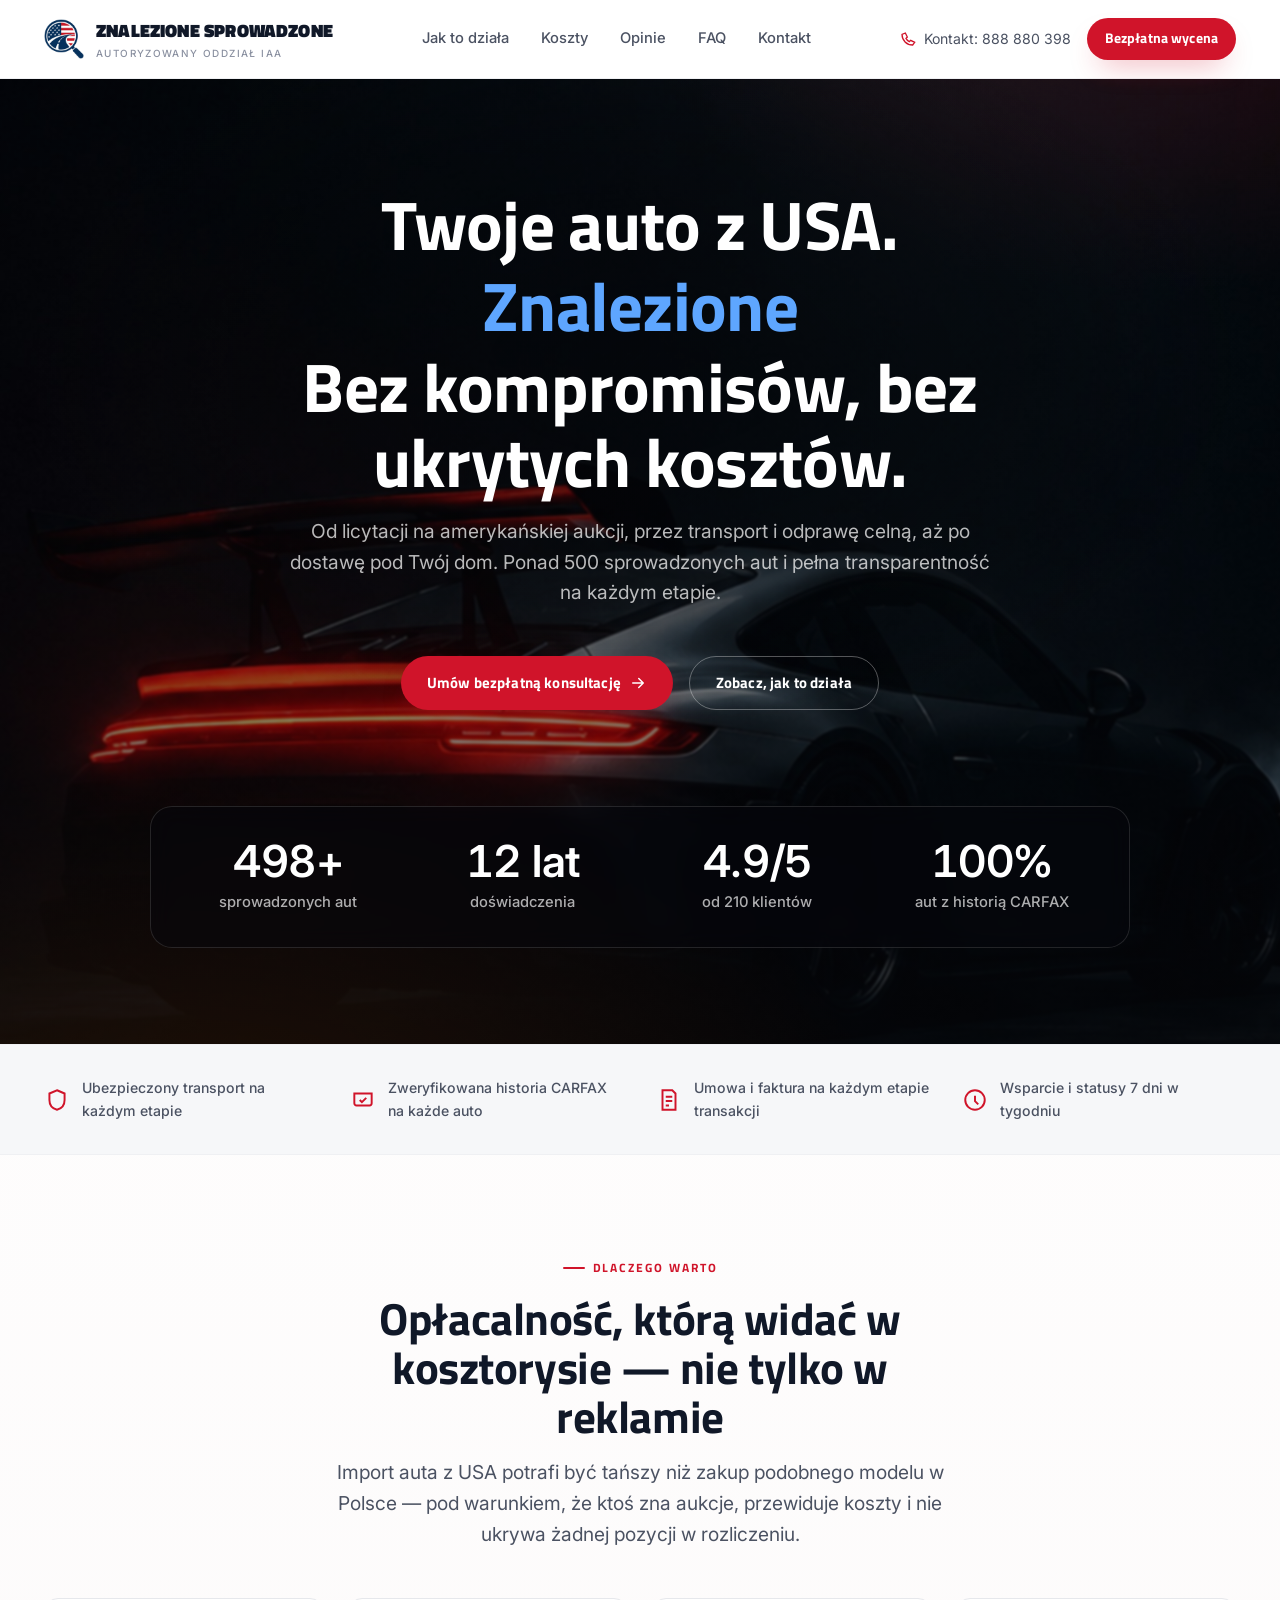
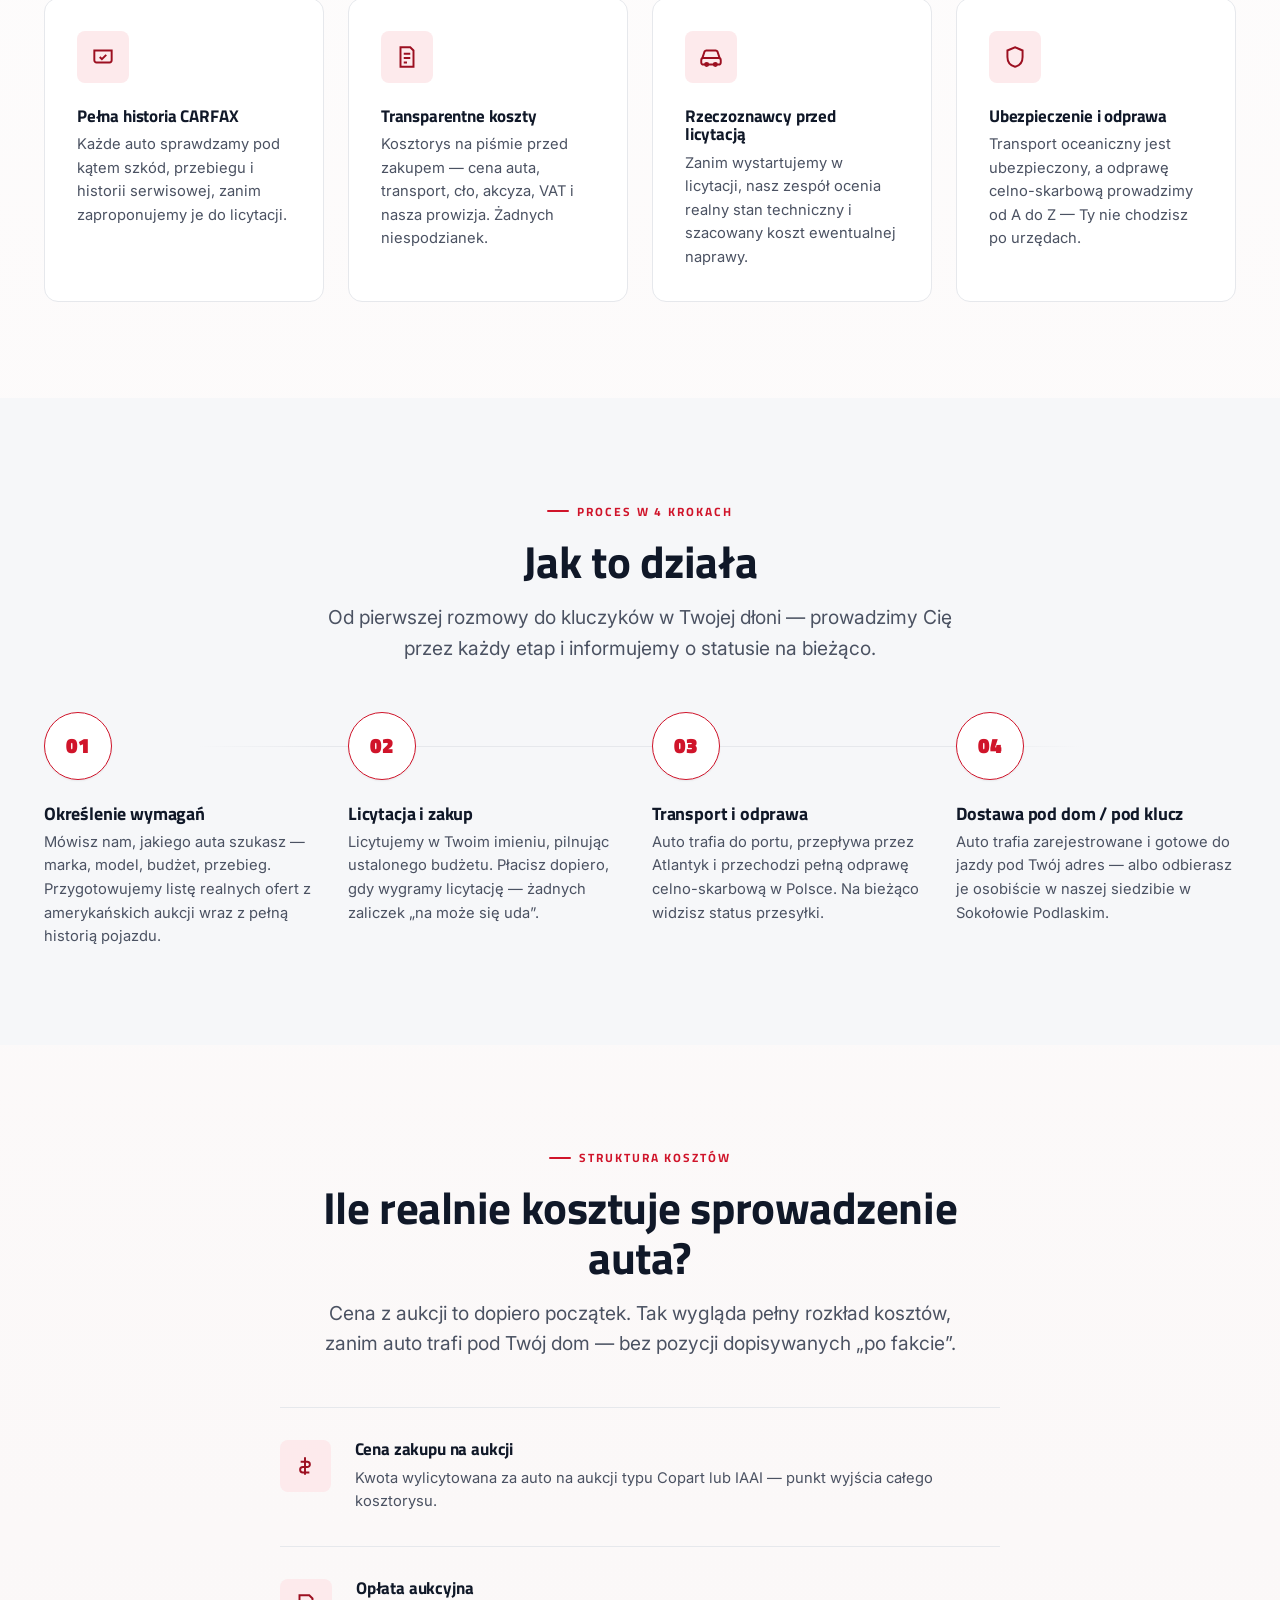
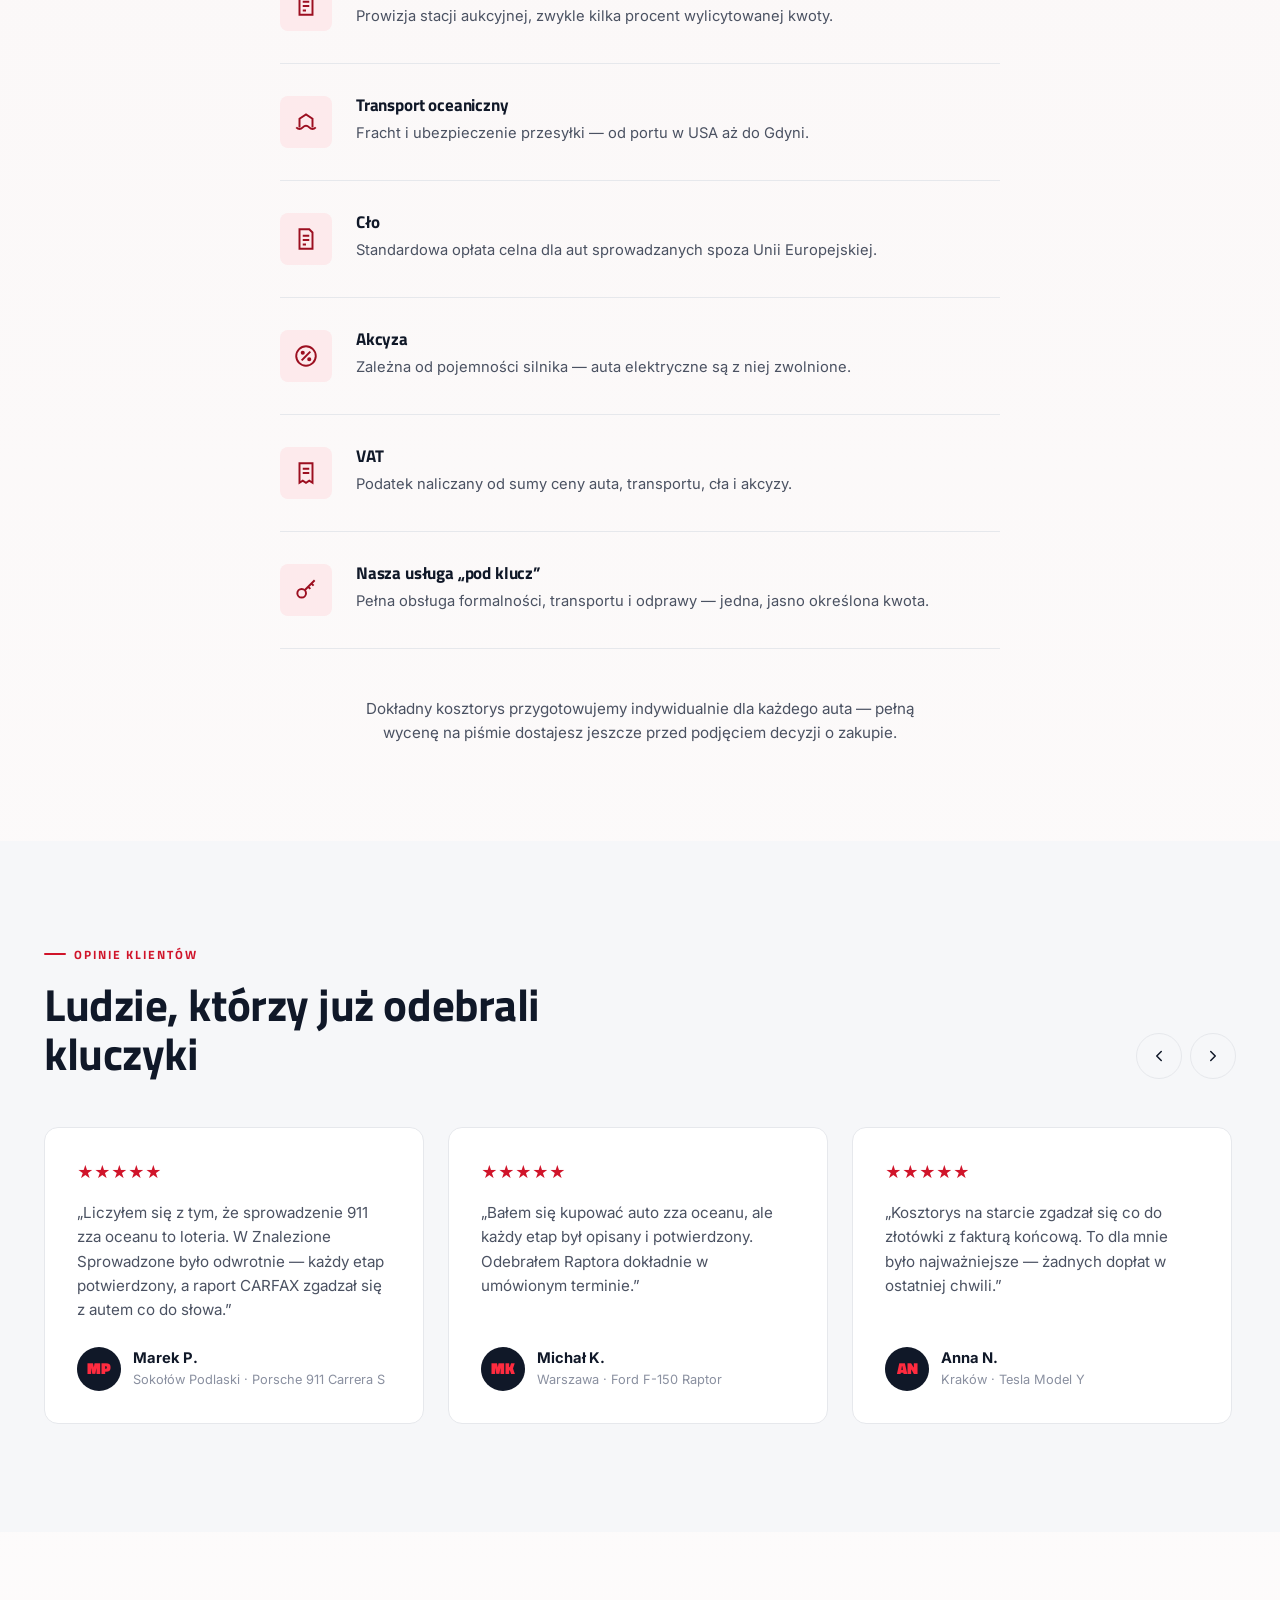
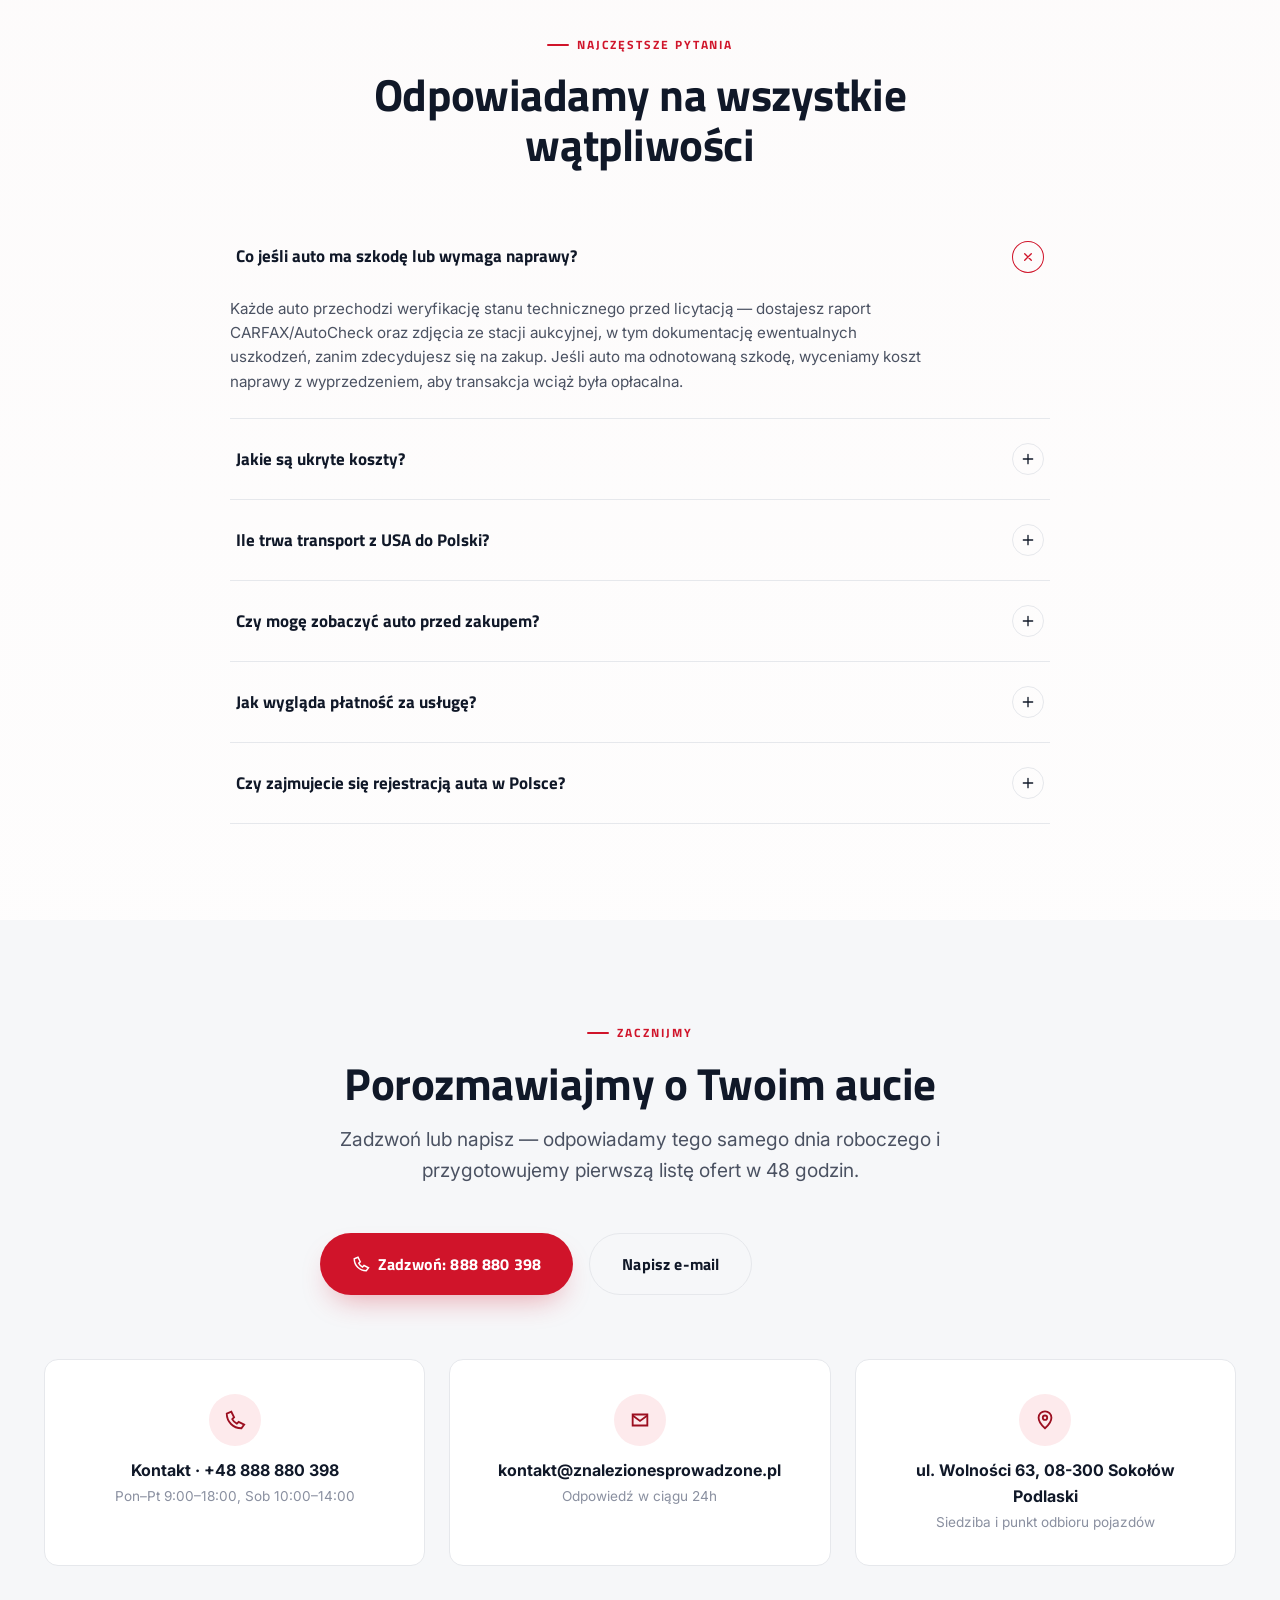
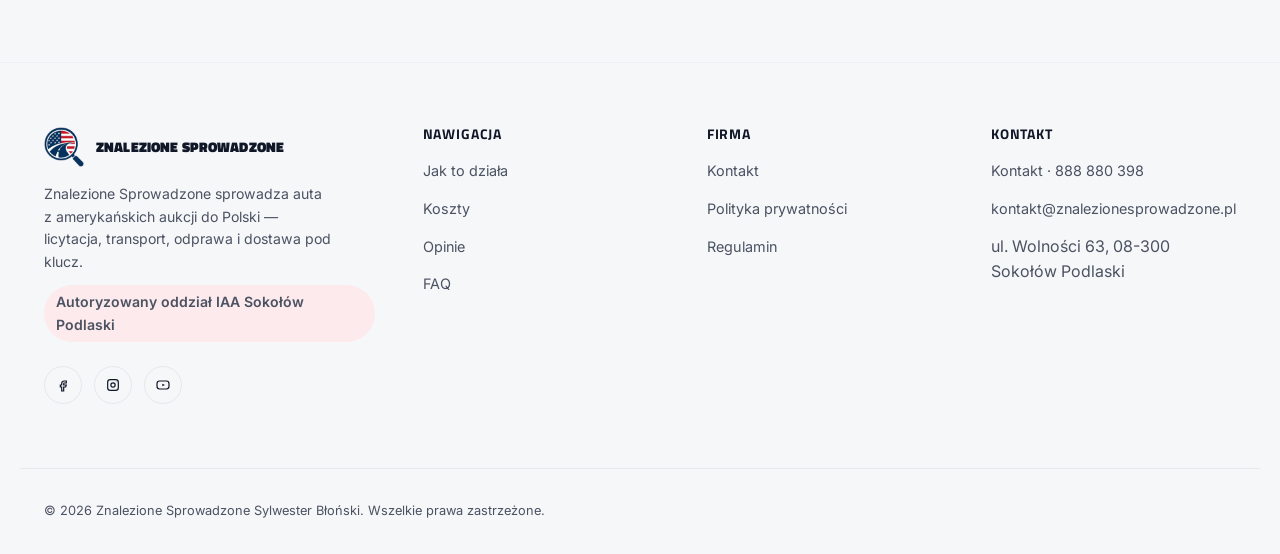
==== index.html @ 2578b0aa "Make hero stat numbers more minimalist and slightly smaller Switch from the heavy display font (Titi" ====
<!doctype html>
<html lang="pl">
<head>
<meta charset="UTF-8">
<meta name="viewport" content="width=device-width, initial-scale=1">
<title>Znalezione Sprowadzone — Sprowadzamy auta z USA pod klucz</title>
<meta name="description" content="Znalezione Sprowadzone sprowadza Twoje wymarzone auto z amerykańskich aukcji: licytacja, transport, odprawa celna i dostawa pod dom. Pełna historia CARFAX i transparentny kosztorys bez ukrytych opłat.">
<meta name="keywords" content="import aut z usa, sprowadzanie samochodów z ameryki, aukcje samochodowe usa, copart, iaai, cło na auto z usa, transport samochodu z usa, znalezione sprowadzone">
<meta name="robots" content="index, follow">
<meta name="author" content="Znalezione Sprowadzone">
<link rel="canonical" href="https://www.znalezionesprowadzone.pl/">
<link rel="alternate" hreflang="pl-PL" href="https://www.znalezionesprowadzone.pl/">
<link rel="alternate" hreflang="x-default" href="https://www.znalezionesprowadzone.pl/">
<meta name="theme-color" content="#ffffff">

<meta property="og:type" content="website">
<meta property="og:locale" content="pl_PL">
<meta property="og:site_name" content="Znalezione Sprowadzone">
<meta property="og:title" content="Znalezione Sprowadzone — Sprowadzamy auta z USA pod klucz">
<meta property="og:description" content="Licytacja, transport, odprawa celna i dostawa pod dom. Pełna historia CARFAX i transparentny kosztorys bez ukrytych opłat.">
<meta property="og:url" content="https://www.znalezionesprowadzone.pl/">
<meta property="og:image" content="https://www.znalezionesprowadzone.pl/assets/og-image.jpg">
<meta property="og:image:width" content="1200">
<meta property="og:image:height" content="630">
<meta property="og:image:alt" content="Porsche 911 GT3 RS sprowadzony z USA przez Znalezione Sprowadzone">
<meta name="twitter:card" content="summary_large_image">
<meta name="twitter:title" content="Znalezione Sprowadzone — Sprowadzamy auta z USA pod klucz">
<meta name="twitter:description" content="Licytacja, transport, odprawa celna i dostawa pod dom. Zero ukrytych kosztów.">
<meta name="twitter:image" content="https://www.znalezionesprowadzone.pl/assets/og-image.jpg">

<link rel="icon" type="image/png" sizes="32x32" href="assets/favicon-32.png">
<link rel="icon" type="image/png" sizes="48x48" href="assets/favicon-48.png">
<link rel="icon" type="image/png" sizes="512x512" href="assets/favicon-512.png">
<link rel="apple-touch-icon" sizes="180x180" href="assets/favicon-180.png">

<link rel="preconnect" href="https://fonts.googleapis.com">
<link rel="preconnect" href="https://fonts.gstatic.com" crossorigin>
<link href="https://fonts.googleapis.com/css2?family=Inter:wght@400;500;600;700&family=Titillium+Web:wght@600;700;900&display=swap" rel="stylesheet">
<link rel="preload" as="image" href="assets/hero-porsche.jpg" media="(min-width: 641px)">
<link rel="preload" as="image" href="assets/hero-porsche-mobile.jpg" media="(max-width: 640px)">

<script type="application/ld+json">
{
  "@context": "https://schema.org",
  "@type": "AutomotiveBusiness",
  "name": "Znalezione Sprowadzone",
  "legalName": "Znalezione Sprowadzone Sylwester Błoński",
  "description": "Autoryzowany oddział IAA w Sokołowie Podlaskim. Import samochodów z aukcji w USA: licytacja, transport, odprawa celna i dostawa pod klucz.",
  "url": "https://www.znalezionesprowadzone.pl/",
  "logo": "https://www.znalezionesprowadzone.pl/assets/logo-full.png",
  "image": "https://www.znalezionesprowadzone.pl/assets/og-image.jpg",
  "telephone": "+48888880398",
  "email": "kontakt@znalezionesprowadzone.pl",
  "address": {
    "@type": "PostalAddress",
    "streetAddress": "ul. Wolności 63",
    "addressLocality": "Sokołów Podlaski",
    "postalCode": "08-300",
    "addressCountry": "PL"
  },
  "areaServed": "PL",
  "priceRange": "$$",
  "aggregateRating": {
    "@type": "AggregateRating",
    "ratingValue": "4.9",
    "reviewCount": "210"
  }
}
</script>
<script type="application/ld+json">
{
  "@context": "https://schema.org",
  "@type": "FAQPage",
  "mainEntity": [
    {
      "@type": "Question",
      "name": "Co jeśli auto ma szkodę lub wymaga naprawy?",
      "acceptedAnswer": { "@type": "Answer", "text": "Każde auto przechodzi weryfikację stanu technicznego przed licytacją — dostajesz raport CARFAX/AutoCheck oraz zdjęcia ze stacji aukcyjnej, w tym dokumentację ewentualnych uszkodzeń, zanim zdecydujesz się na zakup. Jeśli auto ma odnotowaną szkodę, wyceniamy koszt naprawy z wyprzedzeniem, aby transakcja wciąż była opłacalna." }
    },
    {
      "@type": "Question",
      "name": "Jakie są ukryte koszty?",
      "acceptedAnswer": { "@type": "Answer", "text": "Żadne. Przed zakupem otrzymujesz pisemny kosztorys obejmujący cenę auta, opłaty aukcyjne, transport, cło, akcyzę, VAT oraz naszą prowizję. Płacisz dokładnie tyle, ile było w wycenie — jedyne odstępstwo to zmiana kursu waluty w dniu płatności." }
    },
    {
      "@type": "Question",
      "name": "Ile trwa transport z USA do Polski?",
      "acceptedAnswer": { "@type": "Answer", "text": "Zwykle od 6 do 8 tygodni od wygranej licytacji do odprawy w polskim porcie, w zależności od portu wysyłki i dostępności statku. Na bieżąco informujemy o statusie przesyłki na każdym etapie." }
    },
    {
      "@type": "Question",
      "name": "Czy mogę zobaczyć auto przed zakupem?",
      "acceptedAnswer": { "@type": "Answer", "text": "Tak. Otrzymujesz pełny raport historii pojazdu, komplet zdjęć oraz — na życzenie — niezależną inspekcję na miejscu przed przystąpieniem do licytacji." }
    },
    {
      "@type": "Question",
      "name": "Jak wygląda płatność za usługę?",
      "acceptedAnswer": { "@type": "Answer", "text": "Płacisz etapami: zaliczkę na start procesu, resztę ceny auta dopiero po wygranej licytacji, a opłaty celno-podatkowe i naszą prowizję przy odbiorze pojazdu w Polsce. Każdy etap potwierdzamy fakturą." }
    },
    {
      "@type": "Question",
      "name": "Czy zajmujecie się rejestracją auta w Polsce?",
      "acceptedAnswer": { "@type": "Answer", "text": "Tak, w opcji „pod klucz” auto trafia do Ciebie już zarejestrowane i gotowe do jazdy. Możesz też wybrać wariant bez rejestracji i zająć się tym samodzielnie — koszt usługi jest wtedy odpowiednio niższy." }
    }
  ]
}
</script>

<style>
:root{
  --red:#d0142a;
  --red-bright:#ff2b3f;
  --red-deep:#9c0f20;
  --red-tint:#fdeaec;
  --ink:#101828;
  --ink-soft:#4b5262;
  --ink-faint:#8a90a0;
  --paper:#ffffff;
  --paper-alt:#f6f7f9;
  --border:#e6e8ec;
  --border-soft:#eff0f3;
  --ok:#1f8a4c;
  --ok-tint:#e7f6ec;
  --danger:#b3131f;

  --shadow-sm:0 1px 2px rgba(16,24,40,.06);
  --shadow-md:0 8px 24px -8px rgba(16,24,40,.14);
  --shadow-red:0 14px 30px -12px rgba(208,20,42,.4);

  --radius-sm:8px; --radius-md:14px; --radius-lg:22px; --radius-pill:999px;

  --space-1:4px; --space-2:8px; --space-3:12px; --space-4:16px;
  --space-5:24px; --space-6:32px; --space-7:48px; --space-8:64px;
  --space-9:96px; --space-10:128px;

  --font-head:"Titillium Web", ui-sans-serif, system-ui, "Segoe UI", sans-serif;
  --font-body:"Inter", ui-sans-serif, system-ui, "Segoe UI", sans-serif;

  --fs-h1: clamp(2.5rem, 1.6rem + 3.6vw, 4.3rem);
  --fs-h2: clamp(1.9rem, 1.5rem + 1.8vw, 2.8rem);
  --fs-h3: clamp(1.2rem, 1.1rem + .6vw, 1.5rem);
  --fs-lead: clamp(1.05rem, 1rem + .3vw, 1.2rem);

  --container: 1240px;
  --ease-out: cubic-bezier(.16,.8,.3,1);
  --dur-fast: 180ms; --dur-med: 340ms; --dur-slow: 620ms;
  color-scheme: light;
}

*, *::before, *::after{ box-sizing:border-box; }
html{ -webkit-text-size-adjust:100%; scroll-behavior:smooth; }
body{
  margin:0; color:var(--ink);
  background:linear-gradient(180deg, #ffffff 0%, #fbf8f8 45%, #ffffff 100%);
  font-family:var(--font-body); font-size:1rem; line-height:1.6;
  -webkit-font-smoothing:antialiased; text-rendering:optimizeLegibility;
}
img, svg{ display:block; max-width:100%; height:auto; }
a{ color:inherit; text-decoration:none; }
button{ font:inherit; color:inherit; background:none; border:0; cursor:pointer; }
ul{ margin:0; padding:0; list-style:none; }
h1,h2,h3,h4,p{ margin:0; }
h1,h2,h3,h4{ font-family:var(--font-head); font-weight:700; letter-spacing:-.01em; line-height:1.1; }

:focus-visible{ outline:2px solid var(--red); outline-offset:3px; border-radius:4px; }

.skip-link{
  position:absolute; left:var(--space-3); top:-60px;
  background:var(--ink); color:#fff;
  padding:var(--space-3) var(--space-4); border-radius:var(--radius-sm);
  z-index:200; transition:top var(--dur-fast) var(--ease-out);
}
.skip-link:focus{ top:var(--space-3); }

@media (prefers-reduced-motion: reduce){
  html{ scroll-behavior:auto; }
  *, *::before, *::after{
    animation-duration:.001ms !important; animation-iteration-count:1 !important;
    transition-duration:.001ms !important; scroll-behavior:auto !important;
  }
}

.container{ width:100%; max-width:var(--container); margin-inline:auto; padding-inline:var(--space-5); }
@media (max-width:640px){ .container{ padding-inline:var(--space-4); } }
.section{ padding-block:var(--space-9); }
@media (max-width:768px){ .section{ padding-block:var(--space-8); } }
.section-head{ max-width:640px; margin-bottom:var(--space-7); }
.section-head.center{ margin-inline:auto; text-align:center; }

.eyebrow{
  display:inline-flex; align-items:center; gap:var(--space-2);
  font-family:var(--font-head); font-size:.75rem; font-weight:700;
  letter-spacing:.16em; text-transform:uppercase; color:var(--red);
  margin-bottom:var(--space-4);
}
.eyebrow::before{ content:""; width:22px; height:2px; background:var(--red); border-radius:2px; }

.lead{ font-size:var(--fs-lead); color:var(--ink-soft); margin-top:var(--space-4); max-width:60ch; }
.section-head.center .lead{ margin-inline:auto; }
.h2{ font-size:var(--fs-h2); }
.h3{ font-size:var(--fs-h3); }
.visually-hidden{ position:absolute !important; width:1px; height:1px; padding:0; margin:-1px; overflow:hidden; clip:rect(0,0,0,0); white-space:nowrap; border:0; }

/* Buttons */
.btn{
  display:inline-flex; align-items:center; justify-content:center; gap:var(--space-2);
  padding:14px 26px; border-radius:var(--radius-pill);
  font-family:var(--font-head); font-weight:700; font-size:.95rem; letter-spacing:.01em;
  white-space:nowrap; min-height:48px;
  transition:transform var(--dur-fast) var(--ease-out), box-shadow var(--dur-fast) var(--ease-out),
    background-color var(--dur-fast) var(--ease-out), border-color var(--dur-fast) var(--ease-out), color var(--dur-fast) var(--ease-out);
}
.btn:active{ transform:translateY(1px) scale(.99); }
.btn svg{ width:18px; height:18px; flex:none; }
.btn-primary{ background:var(--red); color:#fff; box-shadow:var(--shadow-red); }
.btn-primary:hover{ background:var(--red-deep); box-shadow:0 18px 36px -12px rgba(208,20,42,.55); }
.btn-outline{ background:transparent; color:var(--ink); border:1.5px solid var(--border); }
.btn-outline:hover{ border-color:var(--red); color:var(--red); }
.btn-soft{ background:var(--paper-alt); color:var(--ink); border:1px solid var(--border); }
.btn-soft:hover{ background:var(--border-soft); }
.btn-block{ width:100%; }
.btn-sm{ padding:10px 18px; min-height:40px; font-size:.85rem; }
.btn-lg{ padding:17px 32px; min-height:56px; font-size:1.02rem; }

/* Nav */
.nav{
  position:sticky; top:0; z-index:100; background:rgba(255,255,255,.88);
  backdrop-filter:blur(14px) saturate(140%); -webkit-backdrop-filter:blur(14px) saturate(140%);
  border-bottom:1px solid var(--border-soft);
}
.nav-inner{ display:flex; align-items:center; justify-content:space-between; gap:var(--space-5); height:78px; }
.brand{ display:flex; align-items:center; gap:var(--space-3); font-family:var(--font-head); font-weight:800; letter-spacing:.01em; font-size:1.15rem; text-transform:uppercase; color:var(--ink); }
.brand-mark{ flex:none; width:40px; height:40px; object-fit:contain; }
.brand small{ display:block; font-family:var(--font-body); font-weight:500; font-size:.62rem; letter-spacing:.14em; text-transform:uppercase; color:var(--ink-faint); }

.nav-links{ display:flex; align-items:center; gap:var(--space-6); }
.nav-links a{ font-size:.92rem; font-weight:500; color:var(--ink-soft); position:relative; padding-block:6px; transition:color var(--dur-fast) var(--ease-out); }
.nav-links a::after{ content:""; position:absolute; left:0; right:100%; bottom:0; height:2px; background:var(--red); transition:right var(--dur-med) var(--ease-out); }
.nav-links a:hover{ color:var(--ink); }
.nav-links a:hover::after{ right:0; }

.nav-actions{ display:flex; align-items:center; gap:var(--space-4); }
.nav-phone{ display:flex; align-items:center; gap:var(--space-2); font-size:.88rem; color:var(--ink-soft); }
.nav-phone svg{ width:16px; height:16px; color:var(--red); }
.nav-toggle{ display:none; align-items:center; justify-content:center; width:44px; height:44px; border-radius:var(--radius-sm); color:var(--ink); }
.nav-toggle svg{ width:24px; height:24px; }
@media (max-width:960px){ .nav-links, .nav-phone{ display:none; } .nav-toggle{ display:inline-flex; } }
@media (max-width:480px){
  .brand{ font-size:.82rem; gap:var(--space-2); }
  .brand-mark{ width:32px; height:32px; }
  .brand small{ font-size:.52rem; letter-spacing:.08em; }
  .nav-actions .btn-sm{ display:none; }
}

.mobile-menu{
  position:fixed; inset:78px 0 0 0; z-index:99; background:var(--paper); color:var(--ink);
  padding:var(--space-6) var(--space-5); transform:translateY(-8px); opacity:0; pointer-events:none;
  transition:opacity var(--dur-med) var(--ease-out), transform var(--dur-med) var(--ease-out); overflow-y:auto;
}
.mobile-menu.is-open{ opacity:1; transform:translateY(0); pointer-events:auto; }
.mobile-menu a{ display:block; font-size:1.35rem; font-family:var(--font-head); font-weight:700; padding-block:var(--space-3); border-bottom:1px solid var(--border); }
.mobile-menu .nav-phone{ display:flex; margin-top:var(--space-6); font-size:1.05rem; color:var(--ink-soft); }
.mobile-menu .btn{ margin-top:var(--space-5); }

/* Hero */
.hero{
  position:relative; overflow:hidden; color:#fff;
  padding-top:var(--space-9); padding-bottom:var(--space-9);
  background:#06070b;
}
@media (max-width:640px){
  .hero{ padding-top:var(--space-7); padding-bottom:var(--space-7); }
  .hero h1{ font-size:clamp(2rem, 1.5rem + 4vw, 2.6rem); }
  .hero .lead{ font-size:.98rem; }
}
.hero-photo{
  position:absolute; inset:-2%; z-index:0; pointer-events:none;
  background-image:url("assets/hero-porsche.jpg");
  background-size:cover; background-position:center 58%; background-repeat:no-repeat;
  filter:blur(1.1px) brightness(.86) saturate(1.05);
}
@media (max-width:640px){ .hero-photo{ background-image:url("assets/hero-porsche-mobile.jpg"); } }
.hero-dim{
  position:absolute; inset:0; z-index:0; pointer-events:none;
  background:
    radial-gradient(820px 480px at 50% 30%, rgba(3,4,7,.6) 0%, rgba(3,4,7,.34) 48%, transparent 75%),
    radial-gradient(1200px 700px at 15% 115%, rgba(255,106,0,.12), transparent 60%),
    radial-gradient(900px 600px at 90% -15%, rgba(255,43,63,.14), transparent 60%),
    linear-gradient(180deg, rgba(5,6,9,.28) 0%, rgba(5,6,9,.18) 38%, rgba(5,6,9,.68) 100%);
}
@media (max-width:640px){
  .hero-photo{ filter:blur(.9px) brightness(.82) saturate(1.05); background-position:center 52%; }
  .hero-dim{ background:
    radial-gradient(560px 420px at 50% 26%, rgba(3,4,7,.64) 0%, rgba(3,4,7,.36) 50%, transparent 78%),
    radial-gradient(1200px 700px at 15% 115%, rgba(255,106,0,.12), transparent 60%),
    radial-gradient(900px 600px at 90% -15%, rgba(255,43,63,.14), transparent 60%),
    linear-gradient(180deg, rgba(5,6,9,.32) 0%, rgba(5,6,9,.22) 38%, rgba(5,6,9,.74) 100%);
  }
}

.hero-inner{ position:relative; z-index:1; max-width:760px; margin-inline:auto; text-align:center; }
.hero h1{ font-size:var(--fs-h1); margin-top:var(--space-3); }
.hero h1 em{ font-style:normal; color:#fff; display:block; }
.hero .eyebrow{ color:var(--red-bright); }
.hero .eyebrow::before{ background:var(--red-bright); }

.hero-rotator{ position:relative; display:block; height:1.15em; margin-block:.05em; overflow:hidden; }
.hero-rotator-item{
  position:absolute; inset:0; display:flex; align-items:center; justify-content:center;
  font-style:normal; white-space:nowrap; opacity:0; transform:translateY(14%);
  transition:opacity 1s ease-in-out, transform 1s ease-in-out;
}
.hero-rotator-item:nth-child(1){ color:#5ea6ff; }
.hero-rotator-item:nth-child(2){ color:var(--red-bright); }
.hero-rotator-item.is-active{ opacity:1; transform:translateY(0); }
.hero-rotator-item.is-leaving{ opacity:0; transform:translateY(-14%); }
.hero .lead{ color:rgba(255,255,255,.72); }
.hero .btn-outline{ color:#fff; border-color:rgba(255,255,255,.32); }
.hero .btn-outline:hover{ border-color:var(--red-bright); color:var(--red-bright); }
.hero-ctas{ display:flex; justify-content:center; gap:var(--space-4); margin-top:var(--space-7); flex-wrap:wrap; }

.hero-stats-wrap{ position:relative; z-index:1; margin-top:var(--space-9); }
.hero-stats{
  display:grid; grid-template-columns:repeat(4,1fr); gap:var(--space-5);
  max-width:980px; margin-inline:auto; padding:var(--space-6) var(--space-6);
  background:rgba(6,7,12,.5); backdrop-filter:blur(12px); -webkit-backdrop-filter:blur(12px);
  border:1px solid rgba(255,255,255,.12); border-radius:var(--radius-lg);
}
.hero-stat{ text-align:center; min-width:0; }
.hero-stat b{ display:block; font-family:var(--font-body); font-weight:600; letter-spacing:-.01em; font-size:clamp(2rem, 1.6rem + 1.6vw, 2.75rem); line-height:1; color:#fff; font-variant-numeric:tabular-nums; }
.hero-stat > span{ display:block; font-size:.92rem; font-weight:500; color:rgba(255,255,255,.68); margin-top:var(--space-2); }
@media (max-width:720px){ .hero-stats{ grid-template-columns:repeat(2,1fr); row-gap:var(--space-6); padding:var(--space-5) var(--space-4); } }

/* Trust strip */
.trust-strip{ background:var(--paper-alt); border-block:1px solid var(--border-soft); }
.trust-list{ display:flex; flex-wrap:wrap; gap:var(--space-6); justify-content:space-between; padding-block:var(--space-6); }
.trust-item{ display:flex; align-items:center; gap:var(--space-3); flex:1 1 220px; }
.trust-item svg{ width:26px; height:26px; color:var(--red); flex:none; }
.trust-item span{ font-size:.88rem; color:var(--ink-soft); font-weight:500; }

/* Card grid (reused for value props + cost breakdown) */
.value-grid{ display:grid; grid-template-columns:repeat(4,1fr); gap:var(--space-5); }
@media (max-width:960px){ .value-grid{ grid-template-columns:repeat(2,1fr); } }
@media (max-width:560px){ .value-grid{ grid-template-columns:1fr; } }
.value-card{ background:var(--paper); border:1px solid var(--border); border-radius:var(--radius-md); padding:var(--space-6); transition:transform var(--dur-med) var(--ease-out), box-shadow var(--dur-med) var(--ease-out), border-color var(--dur-med) var(--ease-out); }
.value-card:hover{ transform:translateY(-4px); box-shadow:var(--shadow-md); border-color:var(--red); }
.value-icon{ width:52px; height:52px; border-radius:var(--radius-sm); background:var(--red-tint); display:flex; align-items:center; justify-content:center; margin-bottom:var(--space-5); }
.value-icon svg{ width:26px; height:26px; color:var(--red-deep); }
.value-card h3{ font-size:1.05rem; margin-bottom:var(--space-2); }
.value-card p{ font-size:.92rem; color:var(--ink-soft); }
.cost-note{ text-align:center; max-width:60ch; margin:var(--space-7) auto 0; color:var(--ink-soft); font-size:.95rem; }

.cost-list{ max-width:720px; margin-inline:auto; border-top:1px solid var(--border); }
.cost-item{ display:flex; align-items:flex-start; gap:var(--space-5); padding-block:var(--space-6); border-bottom:1px solid var(--border); }
.cost-item .value-icon{ margin-bottom:0; }
.cost-item h3{ font-size:1.05rem; margin-bottom:var(--space-2); }
.cost-item p{ font-size:.92rem; color:var(--ink-soft); }
@media (max-width:560px){ .cost-item{ gap:var(--space-4); } }

/* Process */
.process{ background:var(--paper-alt); }
.process-grid{ position:relative; display:grid; grid-template-columns:repeat(4,1fr); gap:var(--space-5); }
.process-grid::before{ content:""; position:absolute; top:34px; left:calc(12.5% + 4px); right:calc(12.5% + 4px); height:1px; background:linear-gradient(90deg,transparent,var(--border) 15%,var(--border) 85%,transparent); }
@media (max-width:900px){ .process-grid{ grid-template-columns:1fr; gap:var(--space-6); } .process-grid::before{ display:none; } }
.step-num{ width:68px; height:68px; border-radius:50%; background:var(--paper); border:1.5px solid var(--red); display:flex; align-items:center; justify-content:center; margin-bottom:var(--space-5); font-family:var(--font-head); font-weight:800; font-size:1.3rem; color:var(--red); position:relative; z-index:1; box-shadow:var(--shadow-sm); }
.process-step h3{ margin-bottom:var(--space-2); font-size:1.1rem; }
.process-step p{ color:var(--ink-soft); font-size:.92rem; }

/* Testimonials */
.testi-head{ display:flex; align-items:flex-end; justify-content:space-between; gap:var(--space-5); margin-bottom:var(--space-7); }
.testi-controls{ display:flex; gap:var(--space-2); flex:none; }
.testi-btn{ width:46px; height:46px; border-radius:50%; border:1.5px solid var(--border); display:flex; align-items:center; justify-content:center; transition:all var(--dur-fast) var(--ease-out); }
.testi-btn:hover{ background:var(--red); border-color:var(--red); color:#fff; }
.testi-btn svg{ width:18px; height:18px; }
.testi-track{ display:flex; gap:var(--space-5); overflow-x:auto; scroll-snap-type:x mandatory; padding-bottom:var(--space-3); scrollbar-width:none; }
.testi-track::-webkit-scrollbar{ display:none; }
.testi-card{ scroll-snap-align:start; flex:0 0 min(380px,86vw); background:var(--paper); border:1px solid var(--border); border-radius:var(--radius-md); padding:var(--space-6); display:flex; flex-direction:column; }
.stars{ display:flex; gap:3px; color:var(--red); margin-bottom:var(--space-4); }
.testi-card p{ color:var(--ink-soft); font-size:.95rem; flex:1; }
.testi-person{ display:flex; align-items:center; gap:var(--space-3); margin-top:var(--space-5); }
.testi-avatar{ width:44px; height:44px; border-radius:50%; background:var(--ink); color:var(--red-bright); display:flex; align-items:center; justify-content:center; font-family:var(--font-head); font-weight:800; flex:none; }
.testi-person b{ display:block; font-size:.92rem; }
.testi-person span{ display:block; font-size:.8rem; color:var(--ink-faint); }

/* FAQ */
.faq-list{ max-width:820px; margin-inline:auto; }
.faq-item{ border-bottom:1px solid var(--border); }
.faq-q{ width:100%; display:flex; align-items:center; justify-content:space-between; gap:var(--space-4); padding-block:var(--space-5); text-align:left; font-family:var(--font-head); font-size:1.05rem; font-weight:700; }
.faq-q .plus{ width:32px; height:32px; border-radius:50%; border:1.5px solid var(--border); flex:none; display:flex; align-items:center; justify-content:center; transition:transform var(--dur-med) var(--ease-out), border-color var(--dur-fast) var(--ease-out); }
.faq-q[aria-expanded="true"] .plus{ transform:rotate(45deg); border-color:var(--red); color:var(--red); }
.faq-q .plus svg{ width:16px; height:16px; }
.faq-panel{ display:grid; grid-template-rows:0fr; transition:grid-template-rows var(--dur-med) var(--ease-out); }
.faq-item[data-open="true"] .faq-panel{ grid-template-rows:1fr; }
.faq-panel-inner{ overflow:hidden; }
.faq-panel p{ color:var(--ink-soft); padding-bottom:var(--space-5); max-width:70ch; font-size:.95rem; }

/* Contact */
.contact{ background:var(--paper-alt); }
.contact-ctas{ display:flex; gap:var(--space-4); flex-wrap:wrap; margin-top:var(--space-7); }
.contact-methods{ margin-top:var(--space-8); display:grid; grid-template-columns:repeat(3,1fr); gap:var(--space-5); min-width:0; }
@media (max-width:820px){ .contact-methods{ grid-template-columns:1fr; max-width:420px; margin-inline:auto; } }
.contact-method{ min-width:0; background:var(--paper); border:1px solid var(--border); border-radius:var(--radius-md); padding:var(--space-6); display:flex; flex-direction:column; align-items:center; text-align:center; gap:var(--space-3); }
.contact-method .icon{ width:52px; height:52px; border-radius:50%; background:var(--red-tint); display:flex; align-items:center; justify-content:center; }
.contact-method .icon svg{ width:22px; height:22px; color:var(--red-deep); }
.contact-method b{ font-size:1rem; overflow-wrap:anywhere; }
.contact-method span{ display:block; font-size:.85rem; color:var(--ink-faint); margin-top:2px; }

/* Footer */
.footer{ background:var(--paper-alt); color:var(--ink-soft); padding-block:var(--space-8) var(--space-6); border-top:1px solid var(--border-soft); }
.footer-grid{ display:grid; grid-template-columns:1.4fr 1fr 1fr 1fr; gap:var(--space-7); }
@media (max-width:768px){ .footer-grid{ grid-template-columns:1fr 1fr; } }
@media (max-width:480px){ .footer-grid{ grid-template-columns:1fr; } }
.footer-brand{ color:var(--ink); }
.footer-brand p{ margin-top:var(--space-4); font-size:.88rem; max-width:32ch; color:var(--ink-soft); }
.footer-authorized{ display:inline-flex; align-items:center; gap:6px; margin-top:var(--space-3) !important; padding:6px 12px; border-radius:var(--radius-pill); background:var(--red-tint); color:var(--red-deep); font-size:.78rem; font-weight:600; max-width:none !important; }
.footer h4{ color:var(--ink); font-size:.85rem; letter-spacing:.06em; text-transform:uppercase; margin-bottom:var(--space-4); }
.footer ul li{ margin-bottom:var(--space-3); }
.footer a{ font-size:.9rem; transition:color var(--dur-fast) var(--ease-out); }
.footer a:hover{ color:var(--red); }
.footer-social{ display:flex; gap:var(--space-3); margin-top:var(--space-5); }
.footer-social a{ width:38px; height:38px; border-radius:50%; border:1px solid var(--border); display:flex; align-items:center; justify-content:center; color:var(--ink); }
.footer-social svg{ width:16px; height:16px; }
.footer-bottom{ margin-top:var(--space-8); padding-top:var(--space-6); border-top:1px solid var(--border); display:flex; justify-content:space-between; gap:var(--space-4); flex-wrap:wrap; font-size:.8rem; }

/* Mobile sticky CTA */
.mobile-cta{ position:fixed; left:0; right:0; bottom:0; z-index:90; display:none; background:rgba(255,255,255,.94); backdrop-filter:blur(10px); padding:var(--space-3) var(--space-4) calc(var(--space-3) + env(safe-area-inset-bottom)); gap:var(--space-3); border-top:1px solid var(--border); }
@media (max-width:768px){ .mobile-cta{ display:flex; } body{ padding-bottom:76px; } }
.mobile-cta a{ flex:1; min-width:0; padding-inline:var(--space-3); }
@media (max-width:380px){ .mobile-cta a{ font-size:.86rem; padding-inline:10px; } }

/* Reveal */
.reveal{ opacity:0; transform:translateY(18px); transition:opacity var(--dur-slow) var(--ease-out), transform var(--dur-slow) var(--ease-out); }
.reveal.is-visible{ opacity:1; transform:translateY(0); }
.reveal-stagger > *{ transition-delay:calc(var(--i,0) * 70ms); }
@media (prefers-reduced-motion: reduce){ .reveal{ opacity:1; transform:none; } }
</style>
<noscript><style>.reveal{opacity:1 !important;transform:none !important;}.mobile-menu{display:none !important;}</style></noscript>
</head>
<body>
<a class="skip-link" href="#main">Przejdź do treści</a>

<header class="nav">
  <div class="container nav-inner">
    <a class="brand" href="#hero">
      <img src="assets/logo-icon.png" alt="" width="40" height="40" class="brand-mark">
      <span>Znalezione Sprowadzone<small>Autoryzowany oddział IAA</small></span>
    </a>

    <nav class="nav-links" aria-label="Menu główne">
      <a href="#jak-to-dziala">Jak to działa</a>
      <a href="#koszty">Koszty</a>
      <a href="#opinie">Opinie</a>
      <a href="#faq">FAQ</a>
      <a href="#kontakt">Kontakt</a>
    </nav>

    <div class="nav-actions">
      <a class="nav-phone" href="tel:+48888880398">
        <svg viewBox="0 0 24 24" fill="none" stroke="currentColor" stroke-width="2" aria-hidden="true"><path d="M3 5c0 9 7 16 16 16l3-4-6-3-2 2c-2-1-4-3-5-5l2-2-3-6-5 2z"/></svg>
        Kontakt: 888 880 398
      </a>
      <a class="btn btn-primary btn-sm" href="#kontakt">Bezpłatna wycena</a>
      <button class="nav-toggle" type="button" aria-label="Otwórz menu" aria-expanded="false" aria-controls="mobile-menu">
        <svg viewBox="0 0 24 24" fill="none" stroke="currentColor" stroke-width="2" aria-hidden="true"><path d="M4 7h16M4 12h16M4 17h16" stroke-linecap="round"/></svg>
      </button>
    </div>
  </div>
</header>

<div class="mobile-menu" id="mobile-menu">
  <a href="#jak-to-dziala">Jak to działa</a>
  <a href="#koszty">Koszty</a>
  <a href="#opinie">Opinie</a>
  <a href="#faq">FAQ</a>
  <a href="#kontakt">Kontakt</a>
  <a class="nav-phone" href="tel:+48888880398">
    <svg viewBox="0 0 24 24" fill="none" stroke="currentColor" stroke-width="2" aria-hidden="true"><path d="M3 5c0 9 7 16 16 16l3-4-6-3-2 2c-2-1-4-3-5-5l2-2-3-6-5 2z"/></svg>
    Kontakt: 888 880 398
  </a>
  <a class="btn btn-primary btn-block" href="#kontakt">Bezpłatna wycena</a>
</div>

<main id="main">

  <!-- ============ HERO ============ -->
  <section class="hero" id="hero">
    <div class="hero-photo" aria-hidden="true"></div>
    <div class="hero-dim" aria-hidden="true"></div>

    <div class="container hero-inner">
      <h1>Twoje auto z&nbsp;USA.
        <span class="hero-rotator" aria-hidden="true">
          <span class="hero-rotator-item is-active">Znalezione</span>
          <span class="hero-rotator-item">Sprowadzone</span>
        </span>
        <span class="visually-hidden">Znalezione, sprowadzone.</span>
        <em>Bez kompromisów, bez ukrytych kosztów.</em>
      </h1>
      <p class="lead">Od licytacji na amerykańskiej aukcji, przez transport i odprawę celną, aż po dostawę pod Twój dom. Ponad 500 sprowadzonych aut i pełna transparentność na każdym etapie.</p>
      <div class="hero-ctas">
        <a class="btn btn-primary" href="#kontakt">
          Umów bezpłatną konsultację
          <svg viewBox="0 0 24 24" fill="none" stroke="currentColor" stroke-width="2" aria-hidden="true"><path d="M5 12h14M13 6l6 6-6 6" stroke-linecap="round" stroke-linejoin="round"/></svg>
        </a>
        <a class="btn btn-outline" href="#jak-to-dziala">Zobacz, jak to działa</a>
      </div>
    </div>

    <div class="container hero-stats-wrap">
      <div class="hero-stats">
        <div class="hero-stat">
          <b><span class="count-up" data-target="500" data-suffix="+">0</span></b>
          <span>sprowadzonych aut</span>
        </div>
        <div class="hero-stat">
          <b><span class="count-up" data-target="12" data-suffix=" lat">0</span></b>
          <span>doświadczenia</span>
        </div>
        <div class="hero-stat">
          <b><span class="count-up" data-target="4.9" data-decimals="1" data-suffix="/5">0</span></b>
          <span>od 210 klientów</span>
        </div>
        <div class="hero-stat">
          <b><span class="count-up" data-target="100" data-suffix="%">0</span></b>
          <span>aut z historią CARFAX</span>
        </div>
      </div>
    </div>
  </section>

  <!-- ============ TRUST STRIP ============ -->
  <section class="trust-strip">
    <div class="container trust-list">
      <div class="trust-item">
        <svg viewBox="0 0 24 24" fill="none" stroke="currentColor" stroke-width="1.8" aria-hidden="true"><path d="M12 3l7 3v6c0 5-3 8-7 9-4-1-7-4-7-9V6l7-3z"/></svg>
        <span>Ubezpieczony transport na każdym etapie</span>
      </div>
      <div class="trust-item">
        <svg viewBox="0 0 24 24" fill="none" stroke="currentColor" stroke-width="1.8" aria-hidden="true"><path d="M9 12l2 2 4-4M4 6h16v9a2 2 0 0 1-2 2H6a2 2 0 0 1-2-2V6z"/></svg>
        <span>Zweryfikowana historia CARFAX na każde auto</span>
      </div>
      <div class="trust-item">
        <svg viewBox="0 0 24 24" fill="none" stroke="currentColor" stroke-width="1.8" aria-hidden="true"><path d="M6 3h9l3 3v15H6V3z"/><path d="M9 9h6M9 13h6M9 17h3"/></svg>
        <span>Umowa i faktura na każdym etapie transakcji</span>
      </div>
      <div class="trust-item">
        <svg viewBox="0 0 24 24" fill="none" stroke="currentColor" stroke-width="1.8" aria-hidden="true"><path d="M12 8v5l3 3"/><circle cx="12" cy="12" r="9"/></svg>
        <span>Wsparcie i statusy 7 dni w tygodniu</span>
      </div>
    </div>
  </section>

  <!-- ============ DLACZEGO WARTO ============ -->
  <section class="section" id="dlaczego">
    <div class="container">
      <div class="section-head center reveal">
        <p class="eyebrow">Dlaczego warto</p>
        <h2 class="h2">Opłacalność, którą widać w kosztorysie — nie tylko w reklamie</h2>
        <p class="lead">Import auta z USA potrafi być tańszy niż zakup podobnego modelu w Polsce — pod warunkiem, że ktoś zna aukcje, przewiduje koszty i nie ukrywa żadnej pozycji w rozliczeniu.</p>
      </div>

      <div class="value-grid reveal-stagger">
        <div class="value-card reveal">
          <div class="value-icon">
            <svg viewBox="0 0 24 24" fill="none" stroke="currentColor" stroke-width="1.8" aria-hidden="true"><path d="M9 12l2 2 4-4M4 6h16v9a2 2 0 0 1-2 2H6a2 2 0 0 1-2-2V6z"/></svg>
          </div>
          <h3>Pełna historia CARFAX</h3>
          <p>Każde auto sprawdzamy pod kątem szkód, przebiegu i historii serwisowej, zanim zaproponujemy je do licytacji.</p>
        </div>
        <div class="value-card reveal">
          <div class="value-icon">
            <svg viewBox="0 0 24 24" fill="none" stroke="currentColor" stroke-width="1.8" aria-hidden="true"><path d="M6 3h9l3 3v15H6V3z"/><path d="M9 9h6M9 13h6M9 17h3"/></svg>
          </div>
          <h3>Transparentne koszty</h3>
          <p>Kosztorys na piśmie przed zakupem — cena auta, transport, cło, akcyza, VAT i nasza prowizja. Żadnych niespodzianek.</p>
        </div>
        <div class="value-card reveal">
          <div class="value-icon">
            <svg viewBox="0 0 24 24" fill="none" stroke="currentColor" stroke-width="1.8" aria-hidden="true"><path d="M4 13l2-6a2 2 0 0 1 2-1h8a2 2 0 0 1 2 1l2 6"/><rect x="3" y="13" width="18" height="6" rx="2"/><circle cx="8" cy="19" r="1.4"/><circle cx="16" cy="19" r="1.4"/></svg>
          </div>
          <h3>Rzeczoznawcy przed licytacją</h3>
          <p>Zanim wystartujemy w licytacji, nasz zespół ocenia realny stan techniczny i szacowany koszt ewentualnej naprawy.</p>
        </div>
        <div class="value-card reveal">
          <div class="value-icon">
            <svg viewBox="0 0 24 24" fill="none" stroke="currentColor" stroke-width="1.8" aria-hidden="true"><path d="M12 3l7 3v6c0 5-3 8-7 9-4-1-7-4-7-9V6l7-3z"/></svg>
          </div>
          <h3>Ubezpieczenie i odprawa</h3>
          <p>Transport oceaniczny jest ubezpieczony, a odprawę celno-skarbową prowadzimy od A do Z — Ty nie chodzisz po urzędach.</p>
        </div>
      </div>
    </div>
  </section>

  <!-- ============ JAK TO DZIAŁA ============ -->
  <section class="section process" id="jak-to-dziala">
    <div class="container">
      <div class="section-head center reveal">
        <p class="eyebrow">Proces w 4 krokach</p>
        <h2 class="h2">Jak to działa</h2>
        <p class="lead">Od pierwszej rozmowy do kluczyków w Twojej dłoni — prowadzimy Cię przez każdy etap i informujemy o statusie na bieżąco.</p>
      </div>

      <div class="process-grid">
        <div class="process-step reveal">
          <div class="step-num">01</div>
          <h3>Określenie wymagań</h3>
          <p>Mówisz nam, jakiego auta szukasz — marka, model, budżet, przebieg. Przygotowujemy listę realnych ofert z amerykańskich aukcji wraz z pełną historią pojazdu.</p>
        </div>
        <div class="process-step reveal">
          <div class="step-num">02</div>
          <h3>Licytacja i zakup</h3>
          <p>Licytujemy w Twoim imieniu, pilnując ustalonego budżetu. Płacisz dopiero, gdy wygramy licytację — żadnych zaliczek „na może się uda”.</p>
        </div>
        <div class="process-step reveal">
          <div class="step-num">03</div>
          <h3>Transport i odprawa</h3>
          <p>Auto trafia do portu, przepływa przez Atlantyk i przechodzi pełną odprawę celno-skarbową w Polsce. Na bieżąco widzisz status przesyłki.</p>
        </div>
        <div class="process-step reveal">
          <div class="step-num">04</div>
          <h3>Dostawa pod dom / pod klucz</h3>
          <p>Auto trafia zarejestrowane i gotowe do jazdy pod Twój adres — albo odbierasz je osobiście w naszej siedzibie w Sokołowie Podlaskim.</p>
        </div>
      </div>
    </div>
  </section>

  <!-- ============ STRUKTURA KOSZTÓW ============ -->
  <section class="section" id="koszty">
    <div class="container">
      <div class="section-head center reveal">
        <p class="eyebrow">Struktura kosztów</p>
        <h2 class="h2">Ile realnie kosztuje sprowadzenie auta?</h2>
        <p class="lead">Cena z aukcji to dopiero początek. Tak wygląda pełny rozkład kosztów, zanim auto trafi pod Twój dom — bez pozycji dopisywanych „po fakcie”.</p>
      </div>

      <div class="cost-list">
        <div class="cost-item reveal">
          <div class="value-icon">
            <svg viewBox="0 0 24 24" fill="none" stroke="currentColor" stroke-width="1.8" aria-hidden="true"><path d="M12 4v16M8 8h6a2.5 2.5 0 0 1 0 5H10a2.5 2.5 0 0 0 0 5h6"/></svg>
          </div>
          <div>
            <h3>Cena zakupu na aukcji</h3>
            <p>Kwota wylicytowana za auto na aukcji typu Copart lub IAAI — punkt wyjścia całego kosztorysu.</p>
          </div>
        </div>
        <div class="cost-item reveal">
          <div class="value-icon">
            <svg viewBox="0 0 24 24" fill="none" stroke="currentColor" stroke-width="1.8" aria-hidden="true"><path d="M6 3h9l3 3v15H6V3z"/><path d="M9 9h6M9 13h6M9 17h3"/></svg>
          </div>
          <div>
            <h3>Opłata aukcyjna</h3>
            <p>Prowizja stacji aukcyjnej, zwykle kilka procent wylicytowanej kwoty.</p>
          </div>
        </div>
        <div class="cost-item reveal">
          <div class="value-icon">
            <svg viewBox="0 0 24 24" fill="none" stroke="currentColor" stroke-width="1.8" aria-hidden="true"><path d="M3 17c2 2 4 2 6 0s4-2 6 0 4 2 6 0"/><path d="M6 17V9l6-4 6 4v8"/></svg>
          </div>
          <div>
            <h3>Transport oceaniczny</h3>
            <p>Fracht i ubezpieczenie przesyłki — od portu w USA aż do Gdyni.</p>
          </div>
        </div>
        <div class="cost-item reveal">
          <div class="value-icon">
            <svg viewBox="0 0 24 24" fill="none" stroke="currentColor" stroke-width="1.8" aria-hidden="true"><path d="M6 3h9l3 3v15H6V3z"/><path d="M9 9h6M9 13h6M9 17h3"/></svg>
          </div>
          <div>
            <h3>Cło</h3>
            <p>Standardowa opłata celna dla aut sprowadzanych spoza Unii Europejskiej.</p>
          </div>
        </div>
        <div class="cost-item reveal">
          <div class="value-icon">
            <svg viewBox="0 0 24 24" fill="none" stroke="currentColor" stroke-width="1.8" aria-hidden="true"><circle cx="12" cy="12" r="9"/><line x1="8" y1="16" x2="16" y2="8"/><circle cx="9" cy="9" r="1"/><circle cx="15" cy="15" r="1"/></svg>
          </div>
          <div>
            <h3>Akcyza</h3>
            <p>Zależna od pojemności silnika — auta elektryczne są z niej zwolnione.</p>
          </div>
        </div>
        <div class="cost-item reveal">
          <div class="value-icon">
            <svg viewBox="0 0 24 24" fill="none" stroke="currentColor" stroke-width="1.8" aria-hidden="true"><path d="M6 3h12v18l-3-2-3 2-3-2-3 2V3z"/><path d="M9 8h6M9 12h6"/></svg>
          </div>
          <div>
            <h3>VAT</h3>
            <p>Podatek naliczany od sumy ceny auta, transportu, cła i akcyzy.</p>
          </div>
        </div>
        <div class="cost-item reveal">
          <div class="value-icon">
            <svg viewBox="0 0 24 24" fill="none" stroke="currentColor" stroke-width="1.8" aria-hidden="true"><circle cx="8" cy="15" r="4"/><path d="M11 12l9-9M17 6l2 2M14 9l2 2"/></svg>
          </div>
          <div>
            <h3>Nasza usługa „pod klucz”</h3>
            <p>Pełna obsługa formalności, transportu i odprawy — jedna, jasno określona kwota.</p>
          </div>
        </div>
      </div>

      <p class="cost-note reveal">Dokładny kosztorys przygotowujemy indywidualnie dla każdego auta — pełną wycenę na piśmie dostajesz jeszcze przed podjęciem decyzji o zakupie.</p>
    </div>
  </section>

  <!-- ============ OPINIE ============ -->
  <section class="section" id="opinie" style="background:var(--paper-alt)">
    <div class="container">
      <div class="testi-head reveal">
        <div class="section-head" style="margin-bottom:0">
          <p class="eyebrow">Opinie klientów</p>
          <h2 class="h2">Ludzie, którzy już odebrali kluczyki</h2>
        </div>
        <div class="testi-controls">
          <button class="testi-btn prev" type="button" aria-label="Poprzednia opinia">
            <svg viewBox="0 0 24 24" fill="none" stroke="currentColor" stroke-width="2" aria-hidden="true"><path d="M15 6l-6 6 6 6" stroke-linecap="round" stroke-linejoin="round"/></svg>
          </button>
          <button class="testi-btn next" type="button" aria-label="Następna opinia">
            <svg viewBox="0 0 24 24" fill="none" stroke="currentColor" stroke-width="2" aria-hidden="true"><path d="M9 6l6 6-6 6" stroke-linecap="round" stroke-linejoin="round"/></svg>
          </button>
        </div>
      </div>

      <div class="testi-track reveal" role="list">
        <article class="testi-card" role="listitem">
          <div class="stars" aria-hidden="true">★★★★★</div>
          <p>„Liczyłem się z tym, że sprowadzenie 911 zza oceanu to loteria. W Znalezione Sprowadzone było odwrotnie — każdy etap potwierdzony, a raport CARFAX zgadzał się z autem co do słowa.”</p>
          <div class="testi-person">
            <div class="testi-avatar">MP</div>
            <div><b>Marek P.</b><span>Sokołów Podlaski · Porsche 911 Carrera S</span></div>
          </div>
        </article>
        <article class="testi-card" role="listitem">
          <div class="stars" aria-hidden="true">★★★★★</div>
          <p>„Bałem się kupować auto zza oceanu, ale każdy etap był opisany i potwierdzony. Odebrałem Raptora dokładnie w umówionym terminie.”</p>
          <div class="testi-person">
            <div class="testi-avatar">MK</div>
            <div><b>Michał K.</b><span>Warszawa · Ford F-150 Raptor</span></div>
          </div>
        </article>
        <article class="testi-card" role="listitem">
          <div class="stars" aria-hidden="true">★★★★★</div>
          <p>„Kosztorys na starcie zgadzał się co do złotówki z fakturą końcową. To dla mnie było najważniejsze — żadnych dopłat w ostatniej chwili.”</p>
          <div class="testi-person">
            <div class="testi-avatar">AN</div>
            <div><b>Anna N.</b><span>Kraków · Tesla Model Y</span></div>
          </div>
        </article>
        <article class="testi-card" role="listitem">
          <div class="stars" aria-hidden="true">★★★★★</div>
          <p>„Oszczędziłem około 30% względem podobnej oferty w Polsce, mimo cła i akcyzy. Cały proces zajął 7 tygodni, dokładnie tyle, ile zapowiedzieli.”</p>
          <div class="testi-person">
            <div class="testi-avatar">PW</div>
            <div><b>Piotr W.</b><span>Poznań · Jeep Wrangler Rubicon</span></div>
          </div>
        </article>
        <article class="testi-card" role="listitem">
          <div class="stars" aria-hidden="true">★★★★★</div>
          <p>„Dostawa pod dom zaoszczędziła mi wyjazdu do portu. Auto przyjechało umyte, zarejestrowane i gotowe do jazdy następnego dnia.”</p>
          <div class="testi-person">
            <div class="testi-avatar">KS</div>
            <div><b>Katarzyna S.</b><span>Wrocław · Chevrolet Camaro SS</span></div>
          </div>
        </article>
        <article class="testi-card" role="listitem">
          <div class="stars" aria-hidden="true">★★★★★</div>
          <p>„Konsultant realnie odradził mi jedno auto po analizie zdjęć uszkodzeń — dzięki temu uniknąłem drogiej naprawy. To buduje zaufanie.”</p>
          <div class="testi-person">
            <div class="testi-avatar">TR</div>
            <div><b>Tomasz R.</b><span>Gdańsk · Dodge RAM 1500</span></div>
          </div>
        </article>
      </div>
    </div>
  </section>

  <!-- ============ FAQ ============ -->
  <section class="section" id="faq">
    <div class="container">
      <div class="section-head center reveal">
        <p class="eyebrow">Najczęstsze pytania</p>
        <h2 class="h2">Odpowiadamy na wszystkie wątpliwości</h2>
      </div>

      <div class="faq-list reveal">
        <div class="faq-item" data-open="true">
          <button class="faq-q" aria-expanded="true">
            Co jeśli auto ma szkodę lub wymaga naprawy?
            <span class="plus"><svg viewBox="0 0 24 24" fill="none" stroke="currentColor" stroke-width="2" aria-hidden="true"><path d="M12 5v14M5 12h14" stroke-linecap="round"/></svg></span>
          </button>
          <div class="faq-panel"><div class="faq-panel-inner"><p>Każde auto przechodzi weryfikację stanu technicznego przed licytacją — dostajesz raport CARFAX/AutoCheck oraz zdjęcia ze stacji aukcyjnej, w tym dokumentację ewentualnych uszkodzeń, zanim zdecydujesz się na zakup. Jeśli auto ma odnotowaną szkodę, wyceniamy koszt naprawy z wyprzedzeniem, aby transakcja wciąż była opłacalna.</p></div></div>
        </div>
        <div class="faq-item" data-open="false">
          <button class="faq-q" aria-expanded="false">
            Jakie są ukryte koszty?
            <span class="plus"><svg viewBox="0 0 24 24" fill="none" stroke="currentColor" stroke-width="2" aria-hidden="true"><path d="M12 5v14M5 12h14" stroke-linecap="round"/></svg></span>
          </button>
          <div class="faq-panel"><div class="faq-panel-inner"><p>Żadne. Przed zakupem otrzymujesz pisemny kosztorys obejmujący cenę auta, opłaty aukcyjne, transport, cło, akcyzę, VAT oraz naszą prowizję. Płacisz dokładnie tyle, ile było w wycenie — jedyne odstępstwo to zmiana kursu waluty w dniu płatności.</p></div></div>
        </div>
        <div class="faq-item" data-open="false">
          <button class="faq-q" aria-expanded="false">
            Ile trwa transport z USA do Polski?
            <span class="plus"><svg viewBox="0 0 24 24" fill="none" stroke="currentColor" stroke-width="2" aria-hidden="true"><path d="M12 5v14M5 12h14" stroke-linecap="round"/></svg></span>
          </button>
          <div class="faq-panel"><div class="faq-panel-inner"><p>Zwykle od 6 do 8 tygodni od wygranej licytacji do odprawy w polskim porcie, w zależności od portu wysyłki i dostępności statku. Na bieżąco informujemy o statusie przesyłki na każdym etapie.</p></div></div>
        </div>
        <div class="faq-item" data-open="false">
          <button class="faq-q" aria-expanded="false">
            Czy mogę zobaczyć auto przed zakupem?
            <span class="plus"><svg viewBox="0 0 24 24" fill="none" stroke="currentColor" stroke-width="2" aria-hidden="true"><path d="M12 5v14M5 12h14" stroke-linecap="round"/></svg></span>
          </button>
          <div class="faq-panel"><div class="faq-panel-inner"><p>Tak. Otrzymujesz pełny raport historii pojazdu, komplet zdjęć oraz — na życzenie — niezależną inspekcję na miejscu przed przystąpieniem do licytacji.</p></div></div>
        </div>
        <div class="faq-item" data-open="false">
          <button class="faq-q" aria-expanded="false">
            Jak wygląda płatność za usługę?
            <span class="plus"><svg viewBox="0 0 24 24" fill="none" stroke="currentColor" stroke-width="2" aria-hidden="true"><path d="M12 5v14M5 12h14" stroke-linecap="round"/></svg></span>
          </button>
          <div class="faq-panel"><div class="faq-panel-inner"><p>Płacisz etapami: zaliczkę na start procesu, resztę ceny auta dopiero po wygranej licytacji, a opłaty celno-podatkowe i naszą prowizję przy odbiorze pojazdu w Polsce. Każdy etap potwierdzamy fakturą.</p></div></div>
        </div>
        <div class="faq-item" data-open="false">
          <button class="faq-q" aria-expanded="false">
            Czy zajmujecie się rejestracją auta w Polsce?
            <span class="plus"><svg viewBox="0 0 24 24" fill="none" stroke="currentColor" stroke-width="2" aria-hidden="true"><path d="M12 5v14M5 12h14" stroke-linecap="round"/></svg></span>
          </button>
          <div class="faq-panel"><div class="faq-panel-inner"><p>Tak, w opcji „pod klucz” auto trafia do Ciebie już zarejestrowane i gotowe do jazdy. Możesz też wybrać wariant bez rejestracji i zająć się tym samodzielnie — koszt usługi jest wtedy odpowiednio niższy.</p></div></div>
        </div>
      </div>
    </div>
  </section>

  <!-- ============ KONTAKT ============ -->
  <section class="section contact" id="kontakt">
    <div class="container">
      <div class="section-head center reveal">
        <p class="eyebrow">Zacznijmy</p>
        <h2 class="h2">Porozmawiajmy o Twoim aucie</h2>
        <p class="lead">Zadzwoń lub napisz — odpowiadamy tego samego dnia roboczego i przygotowujemy pierwszą listę ofert w 48 godzin.</p>
        <div class="contact-ctas">
          <a class="btn btn-primary btn-lg" href="tel:+48888880398">
            <svg viewBox="0 0 24 24" fill="none" stroke="currentColor" stroke-width="2" aria-hidden="true"><path d="M3 5c0 9 7 16 16 16l3-4-6-3-2 2c-2-1-4-3-5-5l2-2-3-6-5 2z"/></svg>
            Zadzwoń: 888 880 398
          </a>
          <a class="btn btn-outline btn-lg" href="mailto:kontakt@znalezionesprowadzone.pl">Napisz e-mail</a>
        </div>
      </div>

      <div class="contact-methods reveal">
        <div class="contact-method">
          <span class="icon"><svg viewBox="0 0 24 24" fill="none" stroke="currentColor" stroke-width="2" aria-hidden="true"><path d="M3 5c0 9 7 16 16 16l3-4-6-3-2 2c-2-1-4-3-5-5l2-2-3-6-5 2z"/></svg></span>
          <div><b>Kontakt · +48 888 880 398</b><span>Pon–Pt 9:00–18:00, Sob 10:00–14:00</span></div>
        </div>
        <div class="contact-method">
          <span class="icon"><svg viewBox="0 0 24 24" fill="none" stroke="currentColor" stroke-width="2" aria-hidden="true"><path d="M4 6h16v12H4z"/><path d="M4 7l8 6 8-6"/></svg></span>
          <div><b>kontakt@znalezionesprowadzone.pl</b><span>Odpowiedź w ciągu 24h</span></div>
        </div>
        <div class="contact-method">
          <span class="icon"><svg viewBox="0 0 24 24" fill="none" stroke="currentColor" stroke-width="2" aria-hidden="true"><path d="M12 21s7-6.2 7-11.5A7 7 0 0 0 5 9.5C5 14.8 12 21 12 21z"/><circle cx="12" cy="9.5" r="2.4"/></svg></span>
          <div><b>ul. Wolności 63, 08-300 Sokołów Podlaski</b><span>Siedziba i punkt odbioru pojazdów</span></div>
        </div>
      </div>
    </div>
  </section>
</main>

<footer class="footer">
  <div class="container footer-grid">
    <div class="footer-brand">
      <a class="brand" href="#hero">
        <img src="assets/logo-icon.png" alt="" width="40" height="40" class="brand-mark">
        <span>Znalezione Sprowadzone</span>
      </a>
      <p>Znalezione Sprowadzone sprowadza auta z amerykańskich aukcji do Polski — licytacja, transport, odprawa i dostawa pod klucz.</p>
      <p class="footer-authorized">Autoryzowany oddział IAA Sokołów Podlaski</p>
      <div class="footer-social">
        <a href="#" aria-label="Facebook"><svg viewBox="0 0 24 24" fill="none" stroke="currentColor" stroke-width="1.8" aria-hidden="true"><path d="M14 9h3V6h-3a4 4 0 0 0-4 4v2H8v3h2v6h3v-6h3l1-3h-4v-2c0-.6.4-1 1-1z"/></svg></a>
        <a href="#" aria-label="Instagram"><svg viewBox="0 0 24 24" fill="none" stroke="currentColor" stroke-width="1.8" aria-hidden="true"><rect x="4" y="4" width="16" height="16" rx="4"/><circle cx="12" cy="12" r="3.2"/><circle cx="16.6" cy="7.4" r=".6" fill="currentColor" stroke="none"/></svg></a>
        <a href="#" aria-label="YouTube"><svg viewBox="0 0 24 24" fill="none" stroke="currentColor" stroke-width="1.8" aria-hidden="true"><rect x="3" y="6" width="18" height="12" rx="4"/><path d="M11 10l4 2-4 2v-4z" fill="currentColor" stroke="none"/></svg></a>
      </div>
    </div>
    <div>
      <h4>Nawigacja</h4>
      <ul>
        <li><a href="#jak-to-dziala">Jak to działa</a></li>
        <li><a href="#koszty">Koszty</a></li>
        <li><a href="#opinie">Opinie</a></li>
        <li><a href="#faq">FAQ</a></li>
      </ul>
    </div>
    <div>
      <h4>Firma</h4>
      <ul>
        <li><a href="#kontakt">Kontakt</a></li>
        <li><a href="polityka-prywatnosci.html">Polityka prywatności</a></li>
        <li><a href="#">Regulamin</a></li>
      </ul>
    </div>
    <div>
      <h4>Kontakt</h4>
      <ul>
        <li><a href="tel:+48888880398">Kontakt · 888 880 398</a></li>
        <li><a href="mailto:kontakt@znalezionesprowadzone.pl">kontakt@znalezionesprowadzone.pl</a></li>
        <li><span>ul. Wolności 63, 08-300 Sokołów Podlaski</span></li>
      </ul>
    </div>
  </div>
  <div class="container footer-bottom">
    <span>&copy; <span id="year">2026</span> Znalezione Sprowadzone Sylwester Błoński. Wszelkie prawa zastrzeżone.</span>
  </div>
</footer>

<div class="mobile-cta">
  <a class="btn btn-soft btn-block" href="tel:+48888880398">
    <svg viewBox="0 0 24 24" fill="none" stroke="currentColor" stroke-width="2" aria-hidden="true"><path d="M3 5c0 9 7 16 16 16l3-4-6-3-2 2c-2-1-4-3-5-5l2-2-3-6-5 2z"/></svg>
    Zadzwoń
  </a>
  <a class="btn btn-primary btn-block" href="#kontakt">Bezpłatna wycena</a>
</div>

<script>
(function () {
  "use strict";
  var prefersReducedMotion = window.matchMedia("(prefers-reduced-motion: reduce)").matches;

  var navToggle = document.querySelector(".nav-toggle");
  var mobileMenu = document.querySelector(".mobile-menu");
  if (navToggle && mobileMenu) {
    navToggle.addEventListener("click", function () {
      var open = mobileMenu.classList.toggle("is-open");
      navToggle.setAttribute("aria-expanded", String(open));
      document.body.style.overflow = open ? "hidden" : "";
    });
    mobileMenu.querySelectorAll("a").forEach(function (link) {
      link.addEventListener("click", function () {
        mobileMenu.classList.remove("is-open");
        navToggle.setAttribute("aria-expanded", "false");
        document.body.style.overflow = "";
      });
    });
  }

  var revealEls = document.querySelectorAll(".reveal");
  if (revealEls.length) {
    if (prefersReducedMotion || !("IntersectionObserver" in window)) {
      revealEls.forEach(function (el) { el.classList.add("is-visible"); });
    } else {
      var io = new IntersectionObserver(function (entries) {
        entries.forEach(function (entry) {
          if (entry.isIntersecting) {
            entry.target.classList.add("is-visible");
            io.unobserve(entry.target);
          }
        });
      }, { threshold: 0.15, rootMargin: "0px 0px -60px 0px" });
      revealEls.forEach(function (el, i) {
        el.style.setProperty("--i", i % 6);
        io.observe(el);
      });
    }
  }

  document.querySelectorAll(".faq-item").forEach(function (item) {
    var btn = item.querySelector(".faq-q");
    btn.addEventListener("click", function () {
      var isOpen = item.getAttribute("data-open") === "true";
      document.querySelectorAll(".faq-item").forEach(function (other) {
        other.setAttribute("data-open", "false");
        other.querySelector(".faq-q").setAttribute("aria-expanded", "false");
      });
      if (!isOpen) {
        item.setAttribute("data-open", "true");
        btn.setAttribute("aria-expanded", "true");
      }
    });
  });

  var track = document.querySelector(".testi-track");
  var prevBtn = document.querySelector(".testi-btn.prev");
  var nextBtn = document.querySelector(".testi-btn.next");
  if (track && prevBtn && nextBtn) {
    var scrollByCard = function (dir) {
      var card = track.querySelector(".testi-card");
      var gap = 24;
      var amount = card ? card.getBoundingClientRect().width + gap : 320;
      track.scrollBy({ left: dir * amount, behavior: prefersReducedMotion ? "auto" : "smooth" });
    };
    prevBtn.addEventListener("click", function () { scrollByCard(-1); });
    nextBtn.addEventListener("click", function () { scrollByCard(1); });
  }

  var yearEl = document.getElementById("year");
  if (yearEl) yearEl.textContent = String(new Date().getFullYear());

  var rotator = document.querySelector(".hero-rotator");
  if (rotator) {
    var rotatorItems = rotator.querySelectorAll(".hero-rotator-item");
    if (rotatorItems.length > 1) {
      var activeIndex = 0;
      setInterval(function () {
        var current = rotatorItems[activeIndex];
        current.classList.remove("is-active");
        current.classList.add("is-leaving");
        activeIndex = (activeIndex + 1) % rotatorItems.length;
        rotatorItems[activeIndex].classList.add("is-active");
        window.setTimeout(function (el) {
          el.classList.remove("is-leaving");
        }, 1020, current);
      }, 3200);
    }
  }

  var counters = document.querySelectorAll(".count-up");
  if (counters.length) {
    var animateCount = function (el) {
      var target = parseFloat(el.getAttribute("data-target"));
      var decimals = parseInt(el.getAttribute("data-decimals") || "0", 10);
      var suffix = el.getAttribute("data-suffix") || "";
      if (prefersReducedMotion || isNaN(target)) {
        el.textContent = target.toFixed(decimals) + suffix;
        return;
      }
      var duration = 2600;
      var start = null;
      var step = function (ts) {
        if (start === null) start = ts;
        var progress = Math.min((ts - start) / duration, 1);
        var eased = 1 - Math.pow(1 - progress, 3);
        el.textContent = (target * eased).toFixed(decimals) + suffix;
        if (progress < 1) {
          window.requestAnimationFrame(step);
        } else {
          el.textContent = target.toFixed(decimals) + suffix;
        }
      };
      window.requestAnimationFrame(step);
    };
    if ("IntersectionObserver" in window) {
      var counterIo = new IntersectionObserver(function (entries) {
        entries.forEach(function (entry) {
          if (entry.isIntersecting) {
            animateCount(entry.target);
            counterIo.unobserve(entry.target);
          }
        });
      }, { threshold: 0.6 });
      counters.forEach(function (el) { counterIo.observe(el); });
    } else {
      counters.forEach(animateCount);
    }
  }
})();
</script>
</body>
</html>
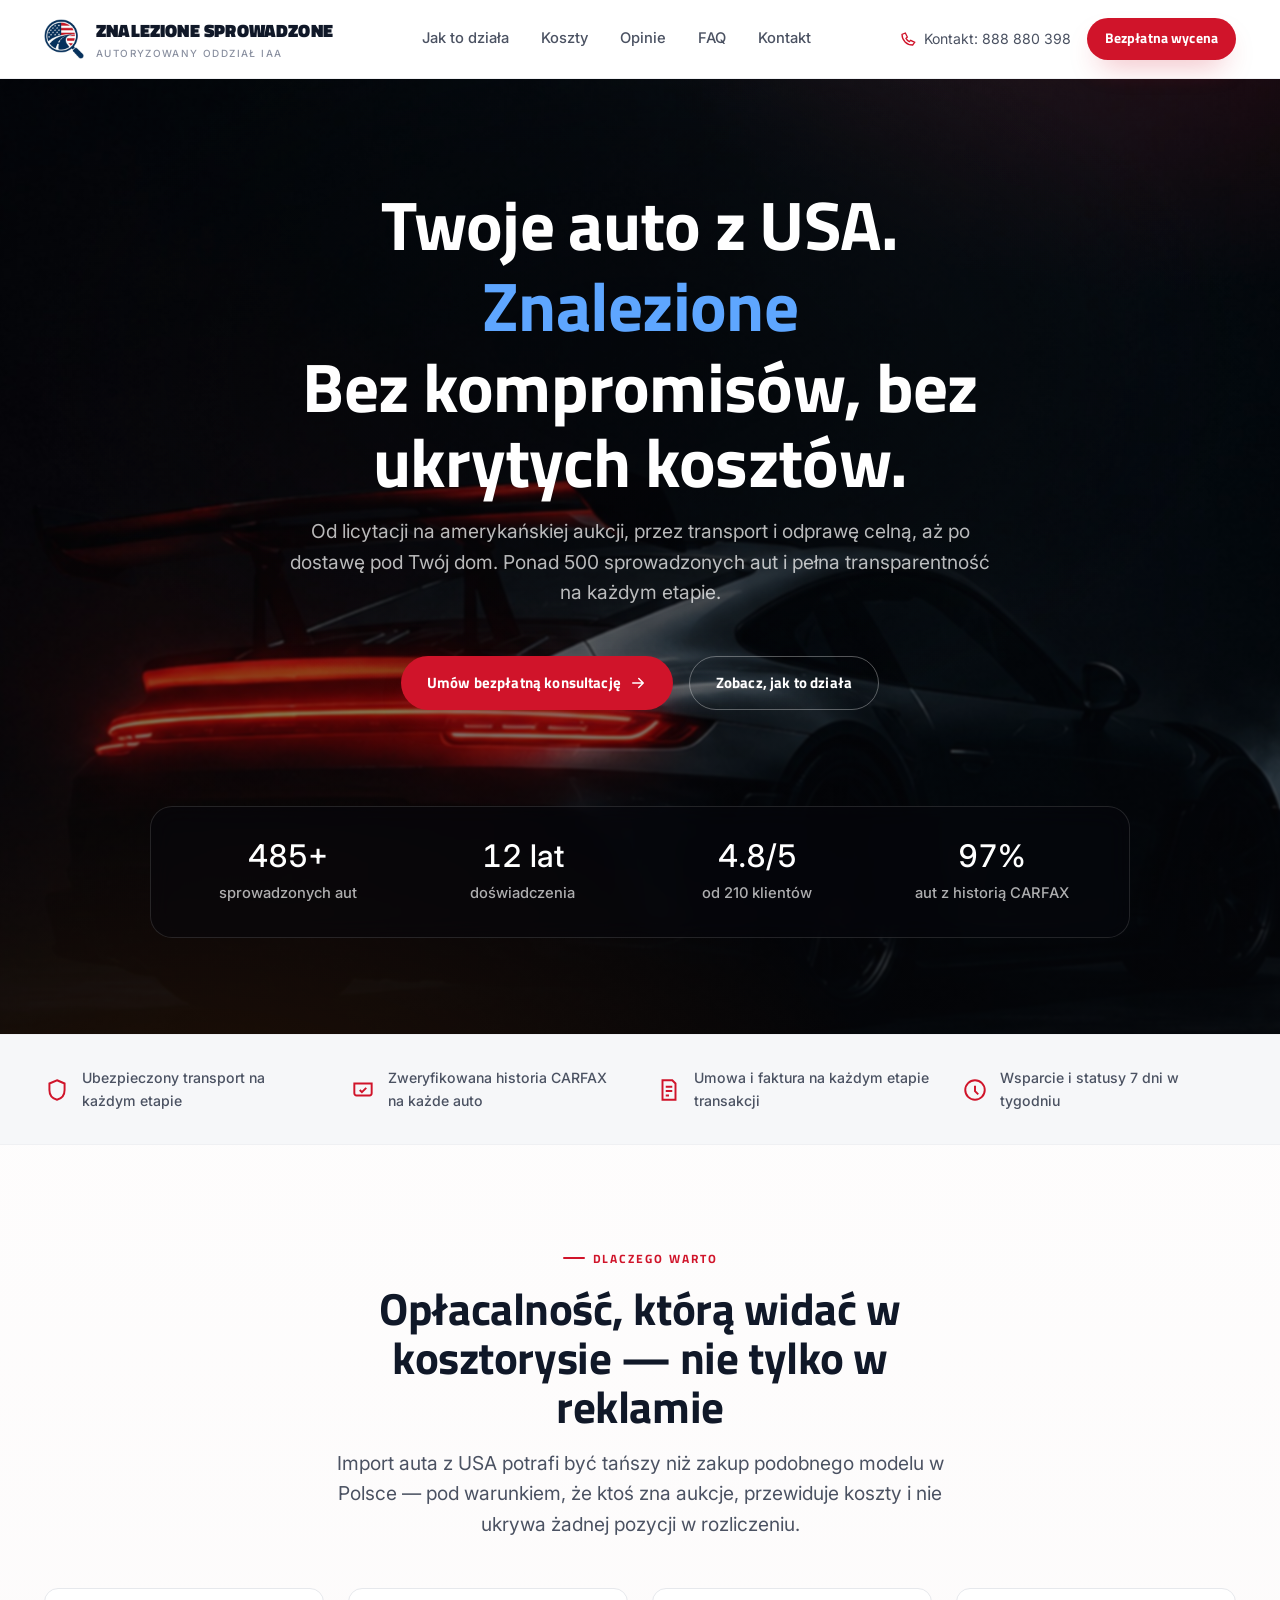
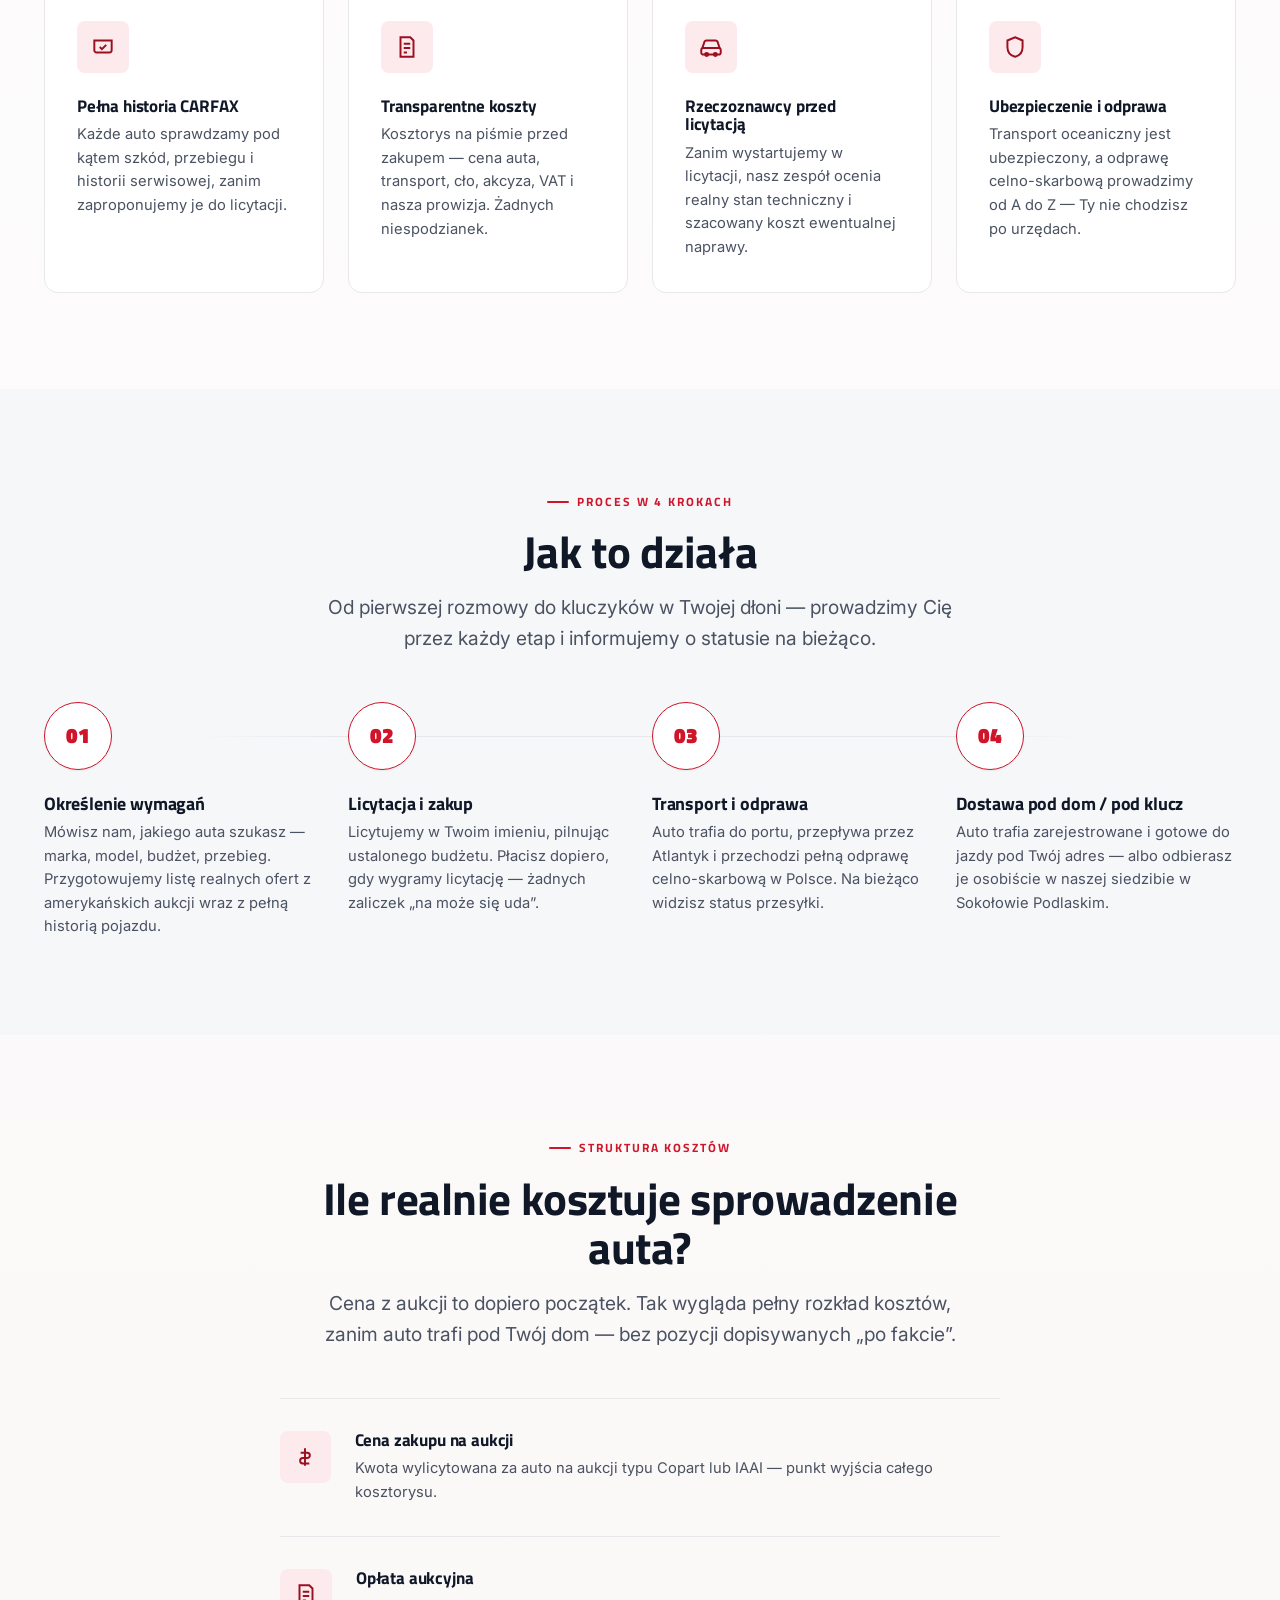
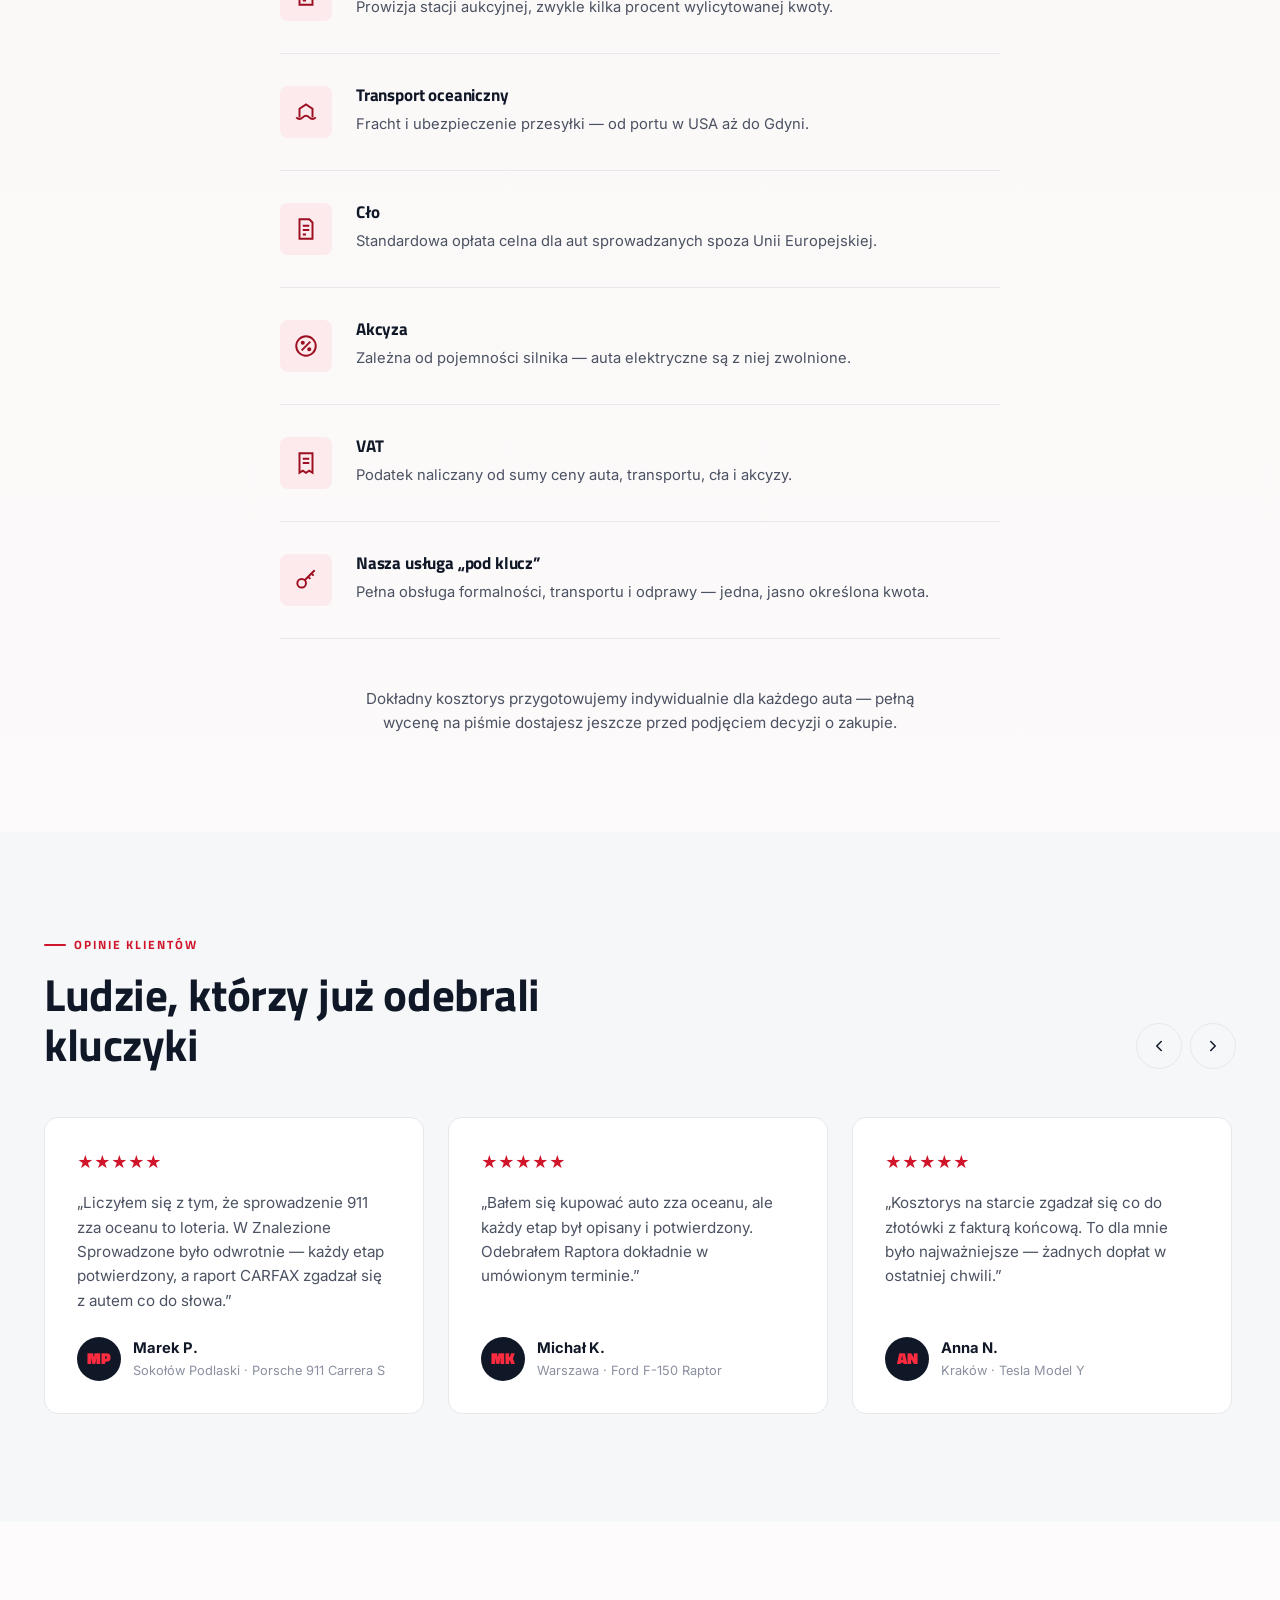
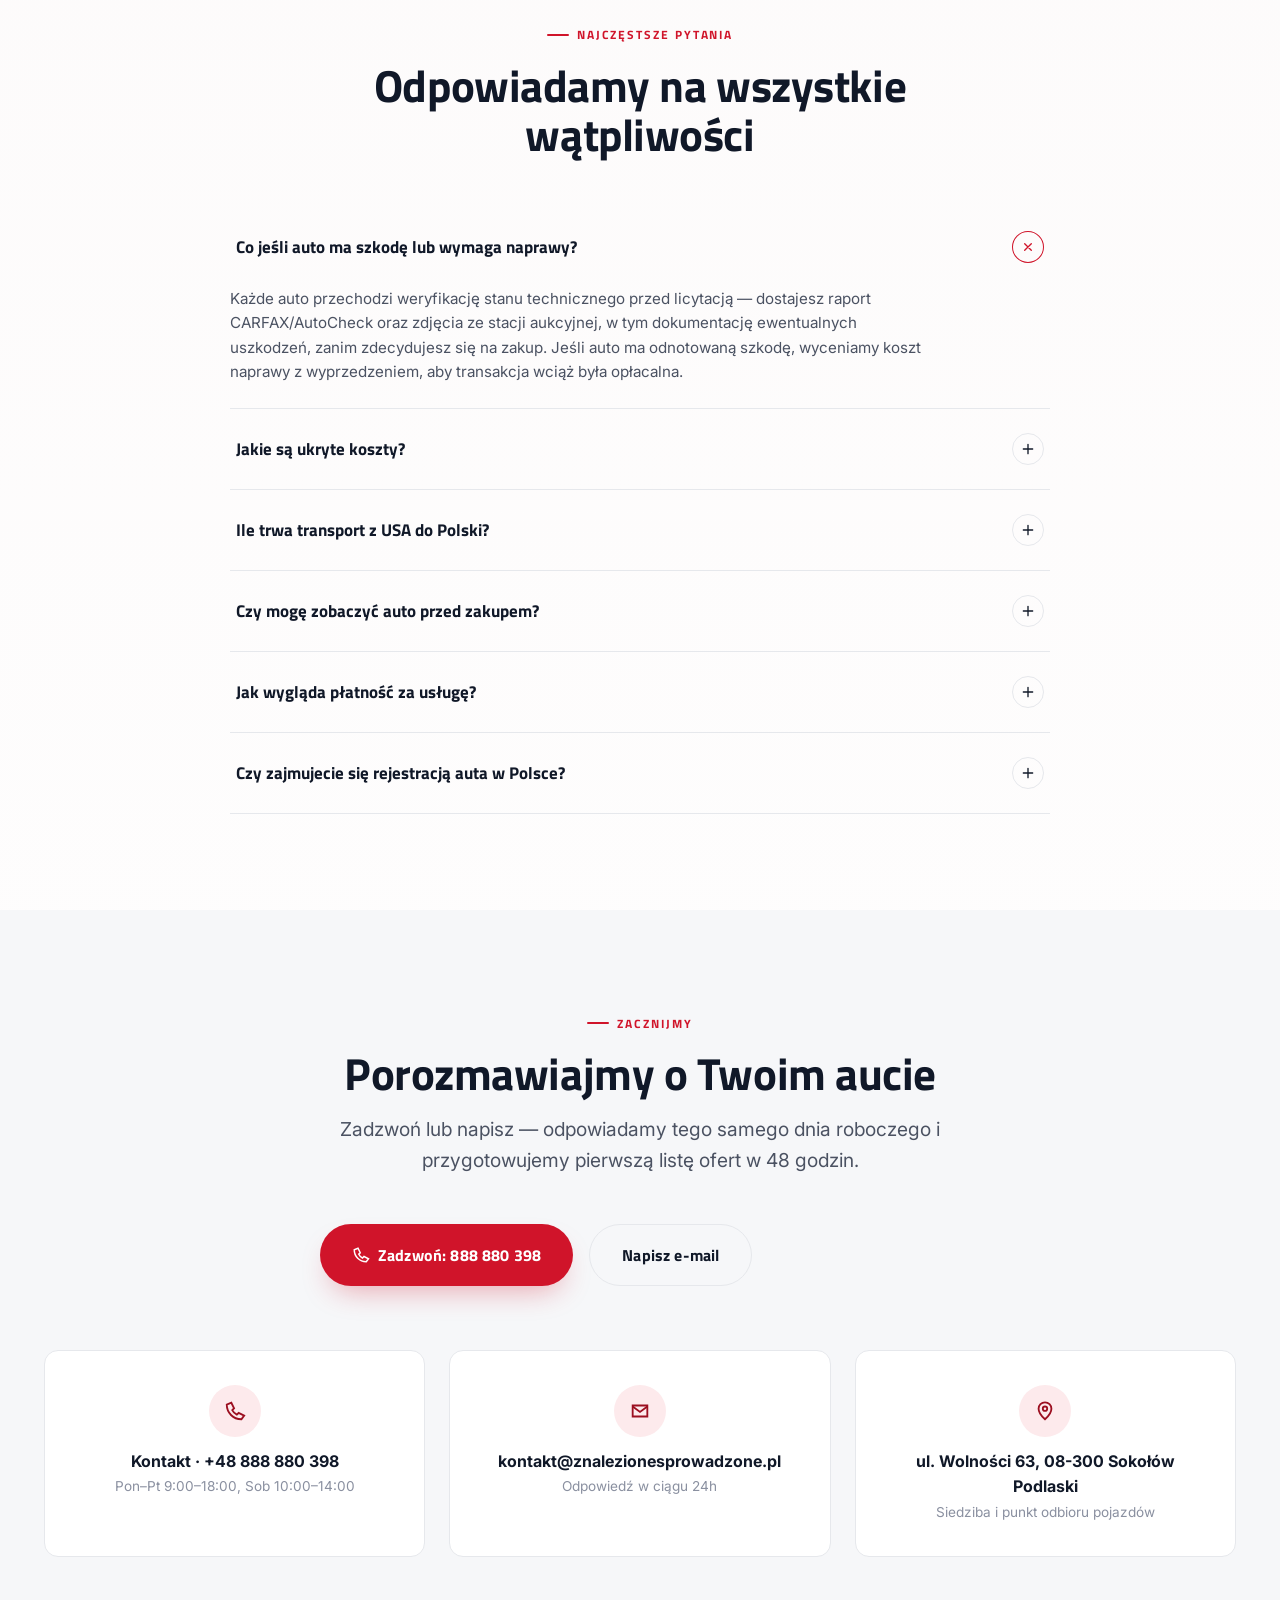
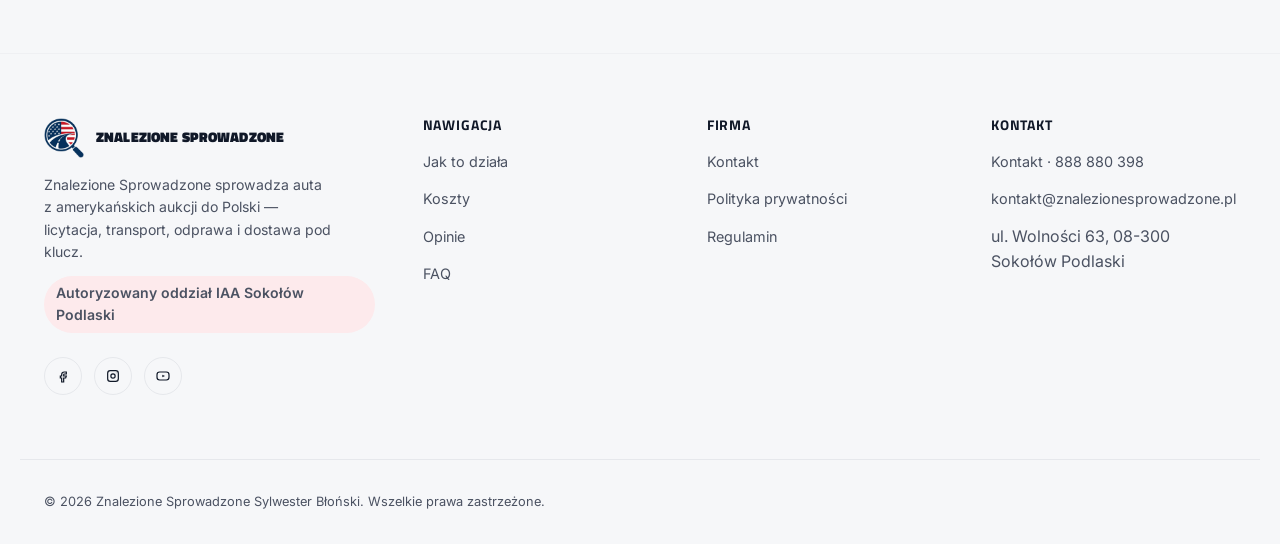
==== commit 856ff393: "Slim down hero stat numbers further - thinner weight, smaller size Weight 600 -> 500, size clamp 2-2" ====
--- a/index.html
+++ b/index.html
@@ -327,7 +327,7 @@
   border:1px solid rgba(255,255,255,.12); border-radius:var(--radius-lg);
 }
 .hero-stat{ text-align:center; min-width:0; }
-.hero-stat b{ display:block; font-family:var(--font-body); font-weight:600; letter-spacing:-.01em; font-size:clamp(2rem, 1.6rem + 1.6vw, 2.75rem); line-height:1; color:#fff; font-variant-numeric:tabular-nums; }
+.hero-stat b{ display:block; font-family:var(--font-body); font-weight:500; font-size:clamp(1.5rem, 1.25rem + 1.1vw, 1.95rem); line-height:1.1; color:#fff; font-variant-numeric:tabular-nums; }
 .hero-stat > span{ display:block; font-size:.92rem; font-weight:500; color:rgba(255,255,255,.68); margin-top:var(--space-2); }
 @media (max-width:720px){ .hero-stats{ grid-template-columns:repeat(2,1fr); row-gap:var(--space-6); padding:var(--space-5) var(--space-4); } }
 
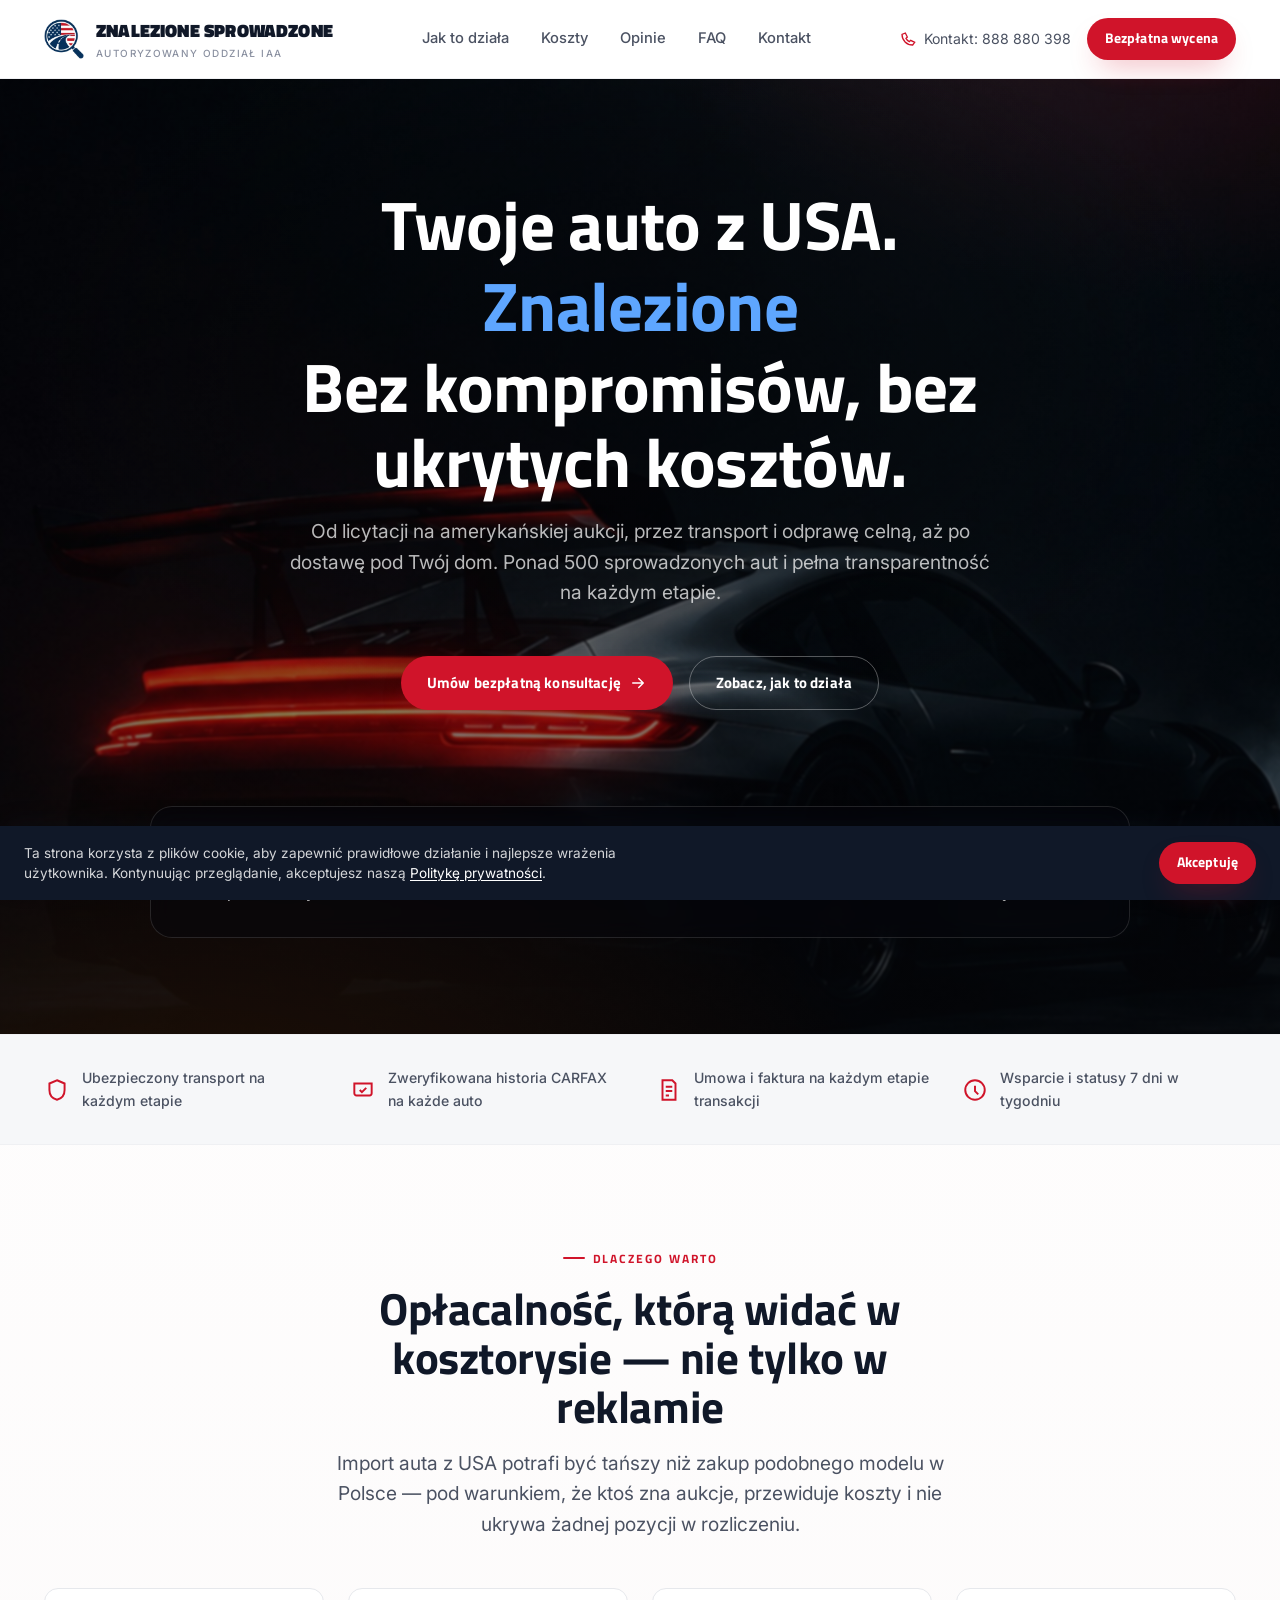
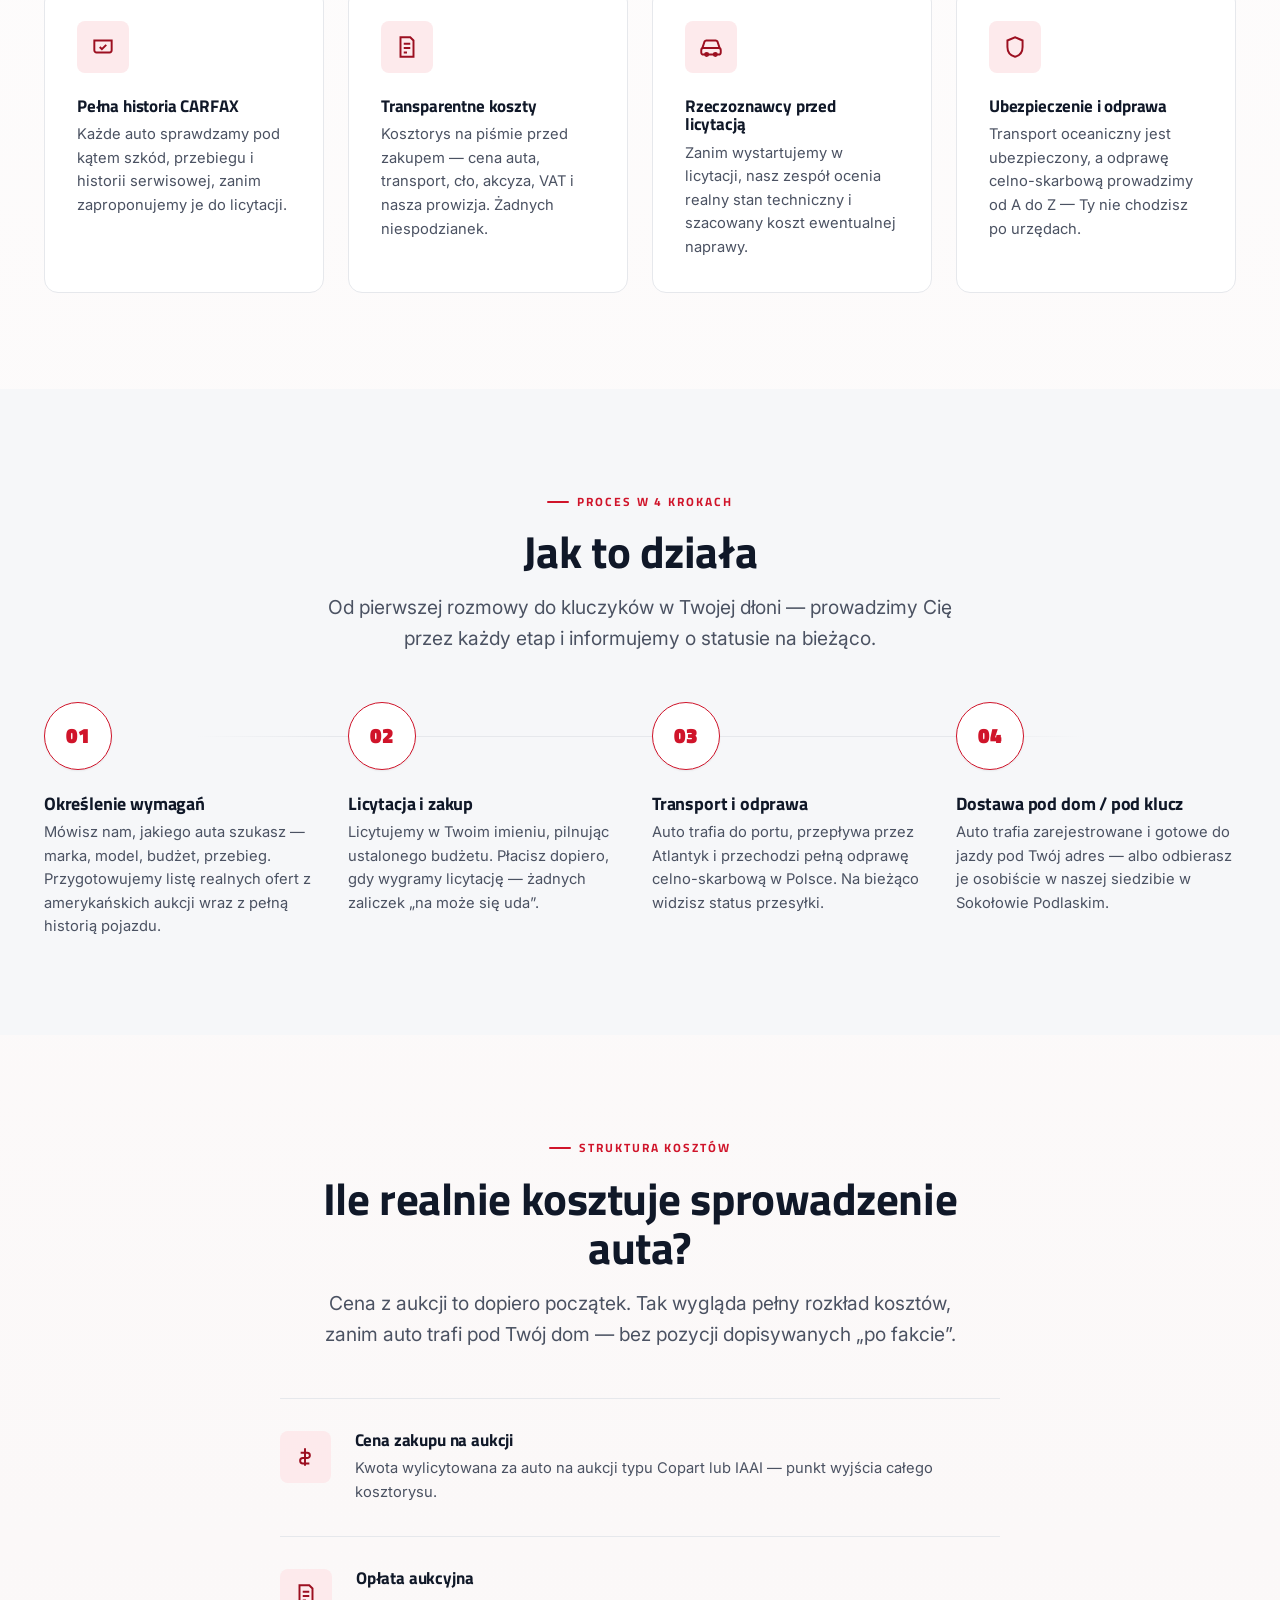
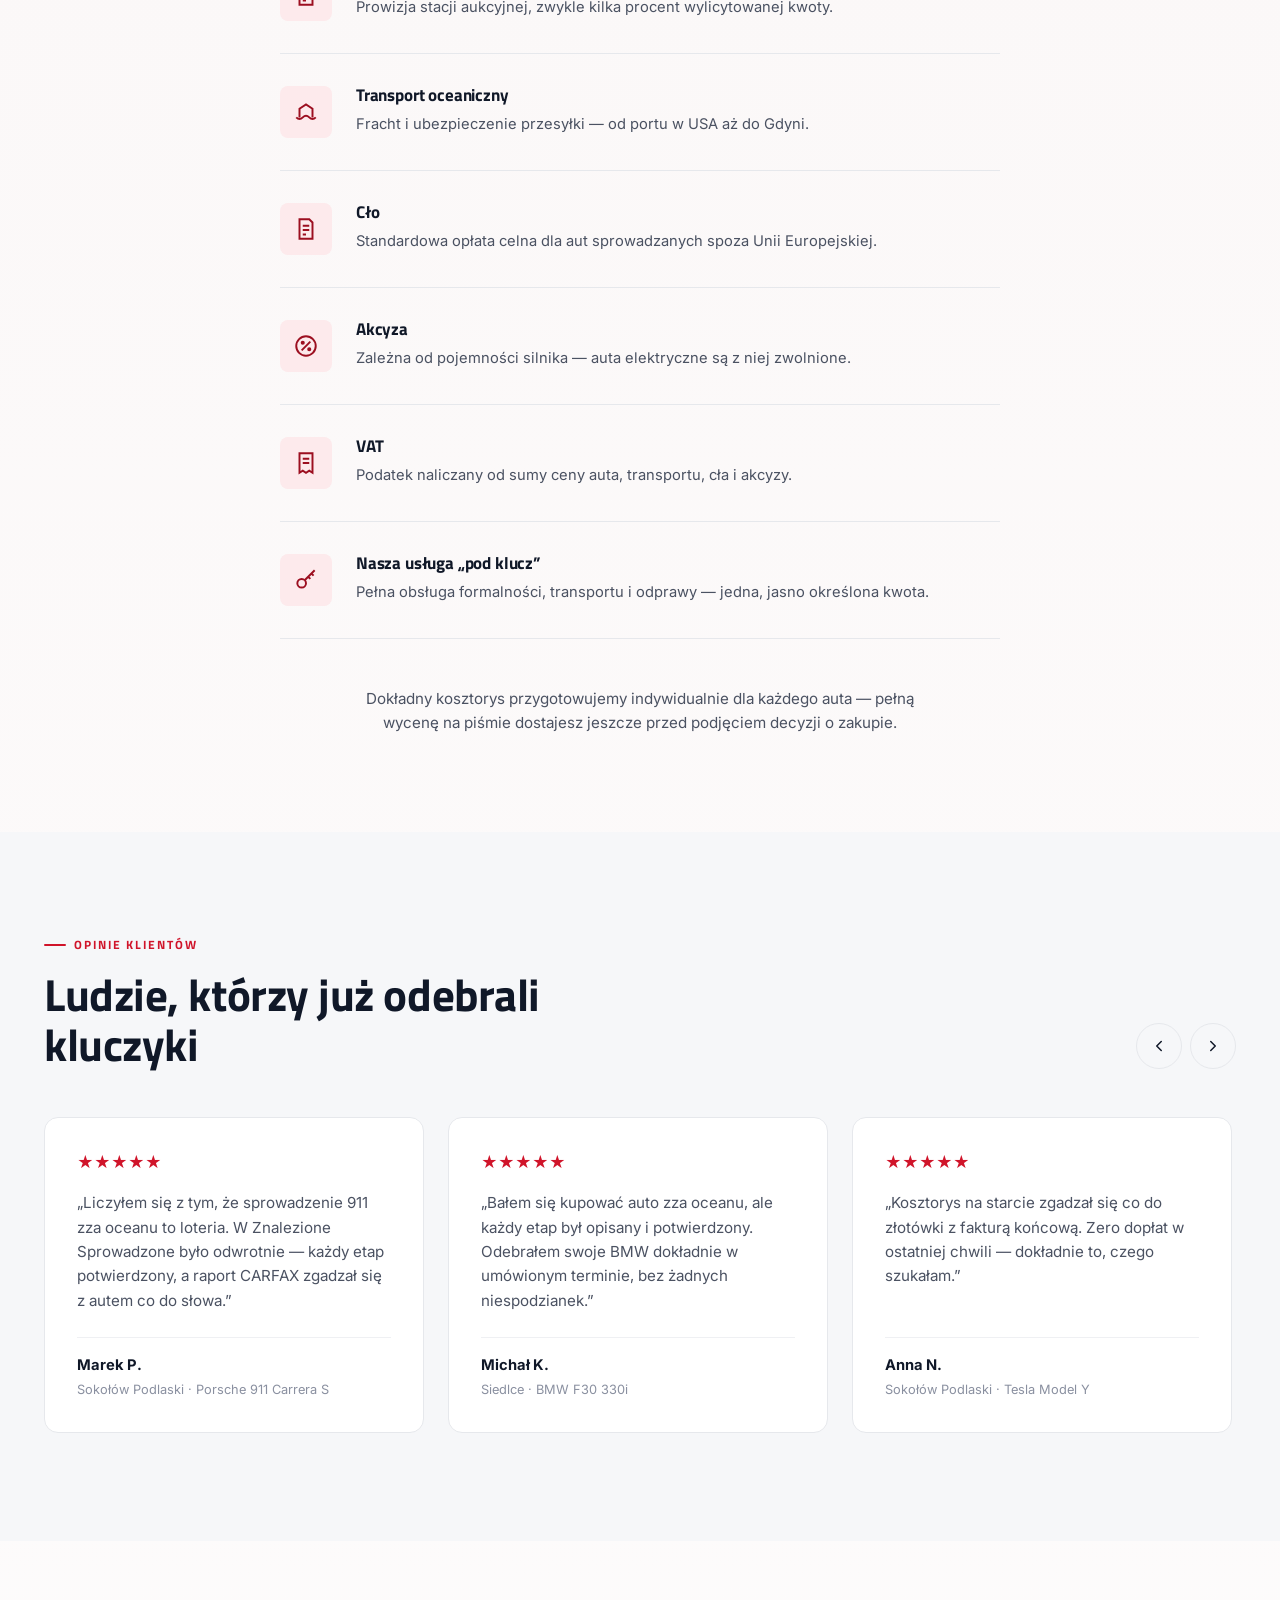
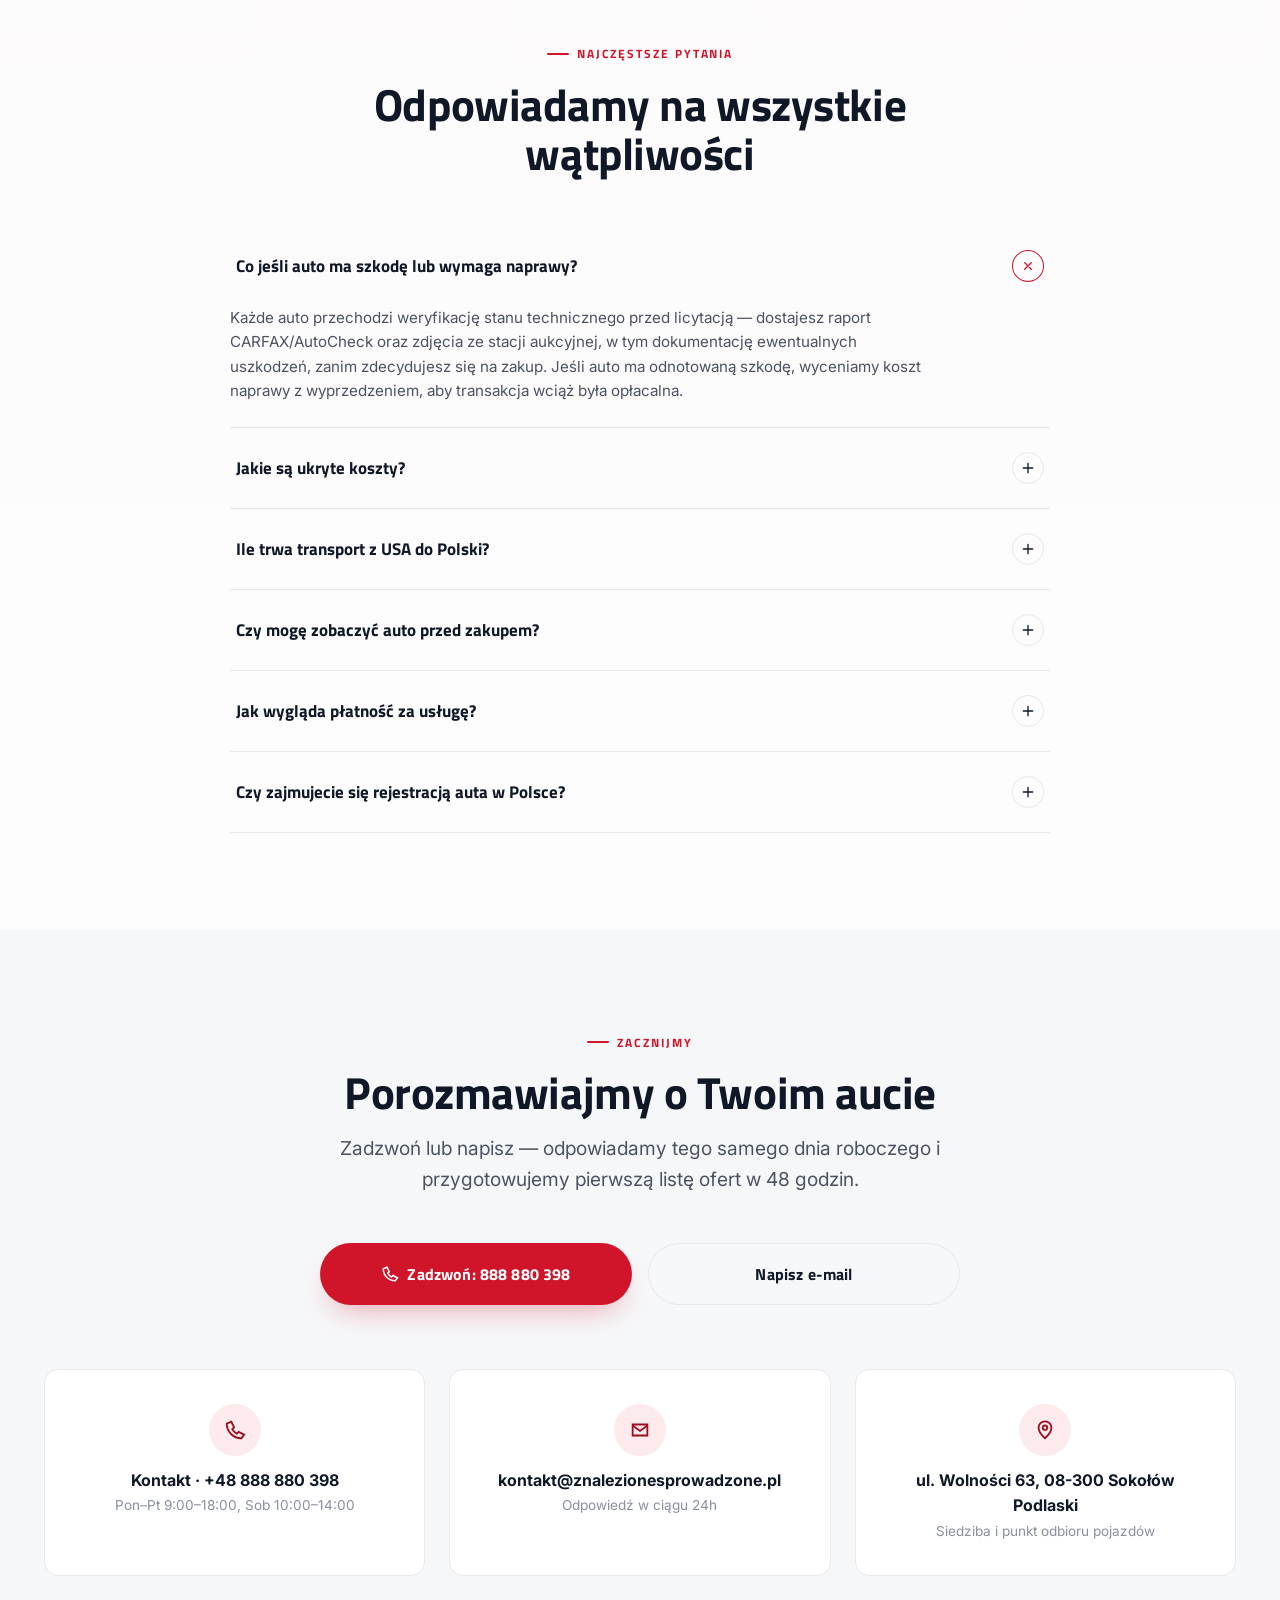
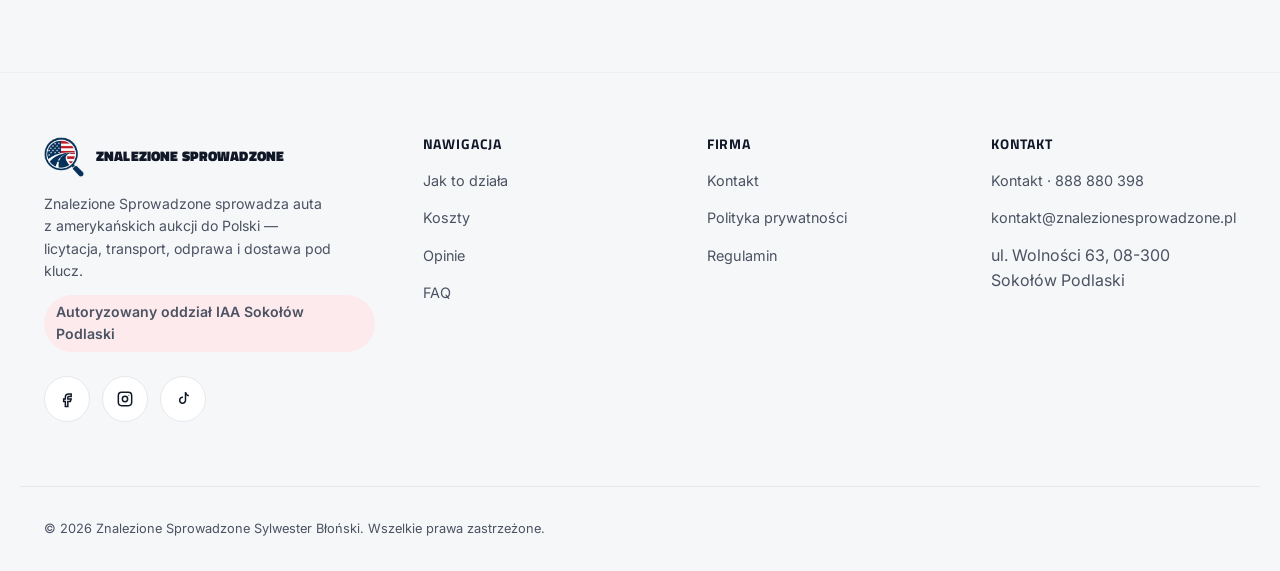
==== commit 8cd72b23: "Performance/SEO pass, UX fixes, testimonials overhaul, social links Performance (PageSpeed findings)" ====
--- a/index.html
+++ b/index.html
@@ -35,9 +35,11 @@
 
 <link rel="preconnect" href="https://fonts.googleapis.com">
 <link rel="preconnect" href="https://fonts.gstatic.com" crossorigin>
-<link href="https://fonts.googleapis.com/css2?family=Inter:wght@400;500;600;700&family=Titillium+Web:wght@600;700;900&display=swap" rel="stylesheet">
-<link rel="preload" as="image" href="assets/hero-porsche.jpg" media="(min-width: 641px)">
-<link rel="preload" as="image" href="assets/hero-porsche-mobile.jpg" media="(max-width: 640px)">
+<link rel="preload" as="style" href="https://fonts.googleapis.com/css2?family=Inter:wght@400;500;600;700&family=Titillium+Web:wght@600;700;900&display=swap">
+<link href="https://fonts.googleapis.com/css2?family=Inter:wght@400;500;600;700&family=Titillium+Web:wght@600;700;900&display=swap" rel="stylesheet" media="print" onload="this.media='all';this.onload=null;">
+<noscript><link href="https://fonts.googleapis.com/css2?family=Inter:wght@400;500;600;700&family=Titillium+Web:wght@600;700;900&display=swap" rel="stylesheet"></noscript>
+<link rel="preload" as="image" fetchpriority="high" href="assets/hero-porsche.jpg" media="(min-width: 641px)">
+<link rel="preload" as="image" fetchpriority="high" href="assets/hero-porsche-mobile.jpg" media="(max-width: 640px)">
 
 <script type="application/ld+json">
 {
@@ -327,7 +329,7 @@
   border:1px solid rgba(255,255,255,.12); border-radius:var(--radius-lg);
 }
 .hero-stat{ text-align:center; min-width:0; }
-.hero-stat b{ display:block; font-family:var(--font-body); font-weight:500; font-size:clamp(1.5rem, 1.25rem + 1.1vw, 1.95rem); line-height:1.1; color:#fff; font-variant-numeric:tabular-nums; }
+.hero-stat b{ display:block; font-family:var(--font-head); font-weight:600; font-size:clamp(1.5rem, 1.25rem + 1.1vw, 1.95rem); line-height:1.1; color:#fff; font-variant-numeric:tabular-nums; }
 .hero-stat > span{ display:block; font-size:.92rem; font-weight:500; color:rgba(255,255,255,.68); margin-top:var(--space-2); }
 @media (max-width:720px){ .hero-stats{ grid-template-columns:repeat(2,1fr); row-gap:var(--space-6); padding:var(--space-5) var(--space-4); } }
 
@@ -377,10 +379,9 @@
 .testi-card{ scroll-snap-align:start; flex:0 0 min(380px,86vw); background:var(--paper); border:1px solid var(--border); border-radius:var(--radius-md); padding:var(--space-6); display:flex; flex-direction:column; }
 .stars{ display:flex; gap:3px; color:var(--red); margin-bottom:var(--space-4); }
 .testi-card p{ color:var(--ink-soft); font-size:.95rem; flex:1; }
-.testi-person{ display:flex; align-items:center; gap:var(--space-3); margin-top:var(--space-5); }
-.testi-avatar{ width:44px; height:44px; border-radius:50%; background:var(--ink); color:var(--red-bright); display:flex; align-items:center; justify-content:center; font-family:var(--font-head); font-weight:800; flex:none; }
+.testi-person{ margin-top:var(--space-5); padding-top:var(--space-4); border-top:1px solid var(--border-soft); }
 .testi-person b{ display:block; font-size:.92rem; }
-.testi-person span{ display:block; font-size:.8rem; color:var(--ink-faint); }
+.testi-person span{ display:block; font-size:.8rem; color:var(--ink-faint); margin-top:2px; }
 
 /* FAQ */
 .faq-list{ max-width:820px; margin-inline:auto; }
@@ -396,7 +397,9 @@
 
 /* Contact */
 .contact{ background:var(--paper-alt); }
-.contact-ctas{ display:flex; gap:var(--space-4); flex-wrap:wrap; margin-top:var(--space-7); }
+.contact-ctas{ display:flex; justify-content:center; align-items:stretch; gap:var(--space-4); flex-wrap:wrap; margin-top:var(--space-7); }
+.contact-ctas .btn{ flex:1 1 240px; max-width:320px; }
+@media (max-width:480px){ .contact-ctas .btn{ flex-basis:100%; } }
 .contact-methods{ margin-top:var(--space-8); display:grid; grid-template-columns:repeat(3,1fr); gap:var(--space-5); min-width:0; }
 @media (max-width:820px){ .contact-methods{ grid-template-columns:1fr; max-width:420px; margin-inline:auto; } }
 .contact-method{ min-width:0; background:var(--paper); border:1px solid var(--border); border-radius:var(--radius-md); padding:var(--space-6); display:flex; flex-direction:column; align-items:center; text-align:center; gap:var(--space-3); }
@@ -418,8 +421,9 @@
 .footer a{ font-size:.9rem; transition:color var(--dur-fast) var(--ease-out); }
 .footer a:hover{ color:var(--red); }
 .footer-social{ display:flex; gap:var(--space-3); margin-top:var(--space-5); }
-.footer-social a{ width:38px; height:38px; border-radius:50%; border:1px solid var(--border); display:flex; align-items:center; justify-content:center; color:var(--ink); }
-.footer-social svg{ width:16px; height:16px; }
+.footer-social a{ width:46px; height:46px; border-radius:50%; border:1.5px solid var(--border); display:flex; align-items:center; justify-content:center; color:var(--ink); background:var(--paper); transition:all var(--dur-fast) var(--ease-out); }
+.footer-social a:hover{ background:var(--red); border-color:var(--red); color:#fff; transform:translateY(-2px); box-shadow:var(--shadow-red); }
+.footer-social svg{ width:20px; height:20px; }
 .footer-bottom{ margin-top:var(--space-8); padding-top:var(--space-6); border-top:1px solid var(--border); display:flex; justify-content:space-between; gap:var(--space-4); flex-wrap:wrap; font-size:.8rem; }
 
 /* Mobile sticky CTA */
@@ -427,6 +431,21 @@
 @media (max-width:768px){ .mobile-cta{ display:flex; } body{ padding-bottom:76px; } }
 .mobile-cta a{ flex:1; min-width:0; padding-inline:var(--space-3); }
 @media (max-width:380px){ .mobile-cta a{ font-size:.86rem; padding-inline:10px; } }
+
+/* Cookie consent banner */
+.cookie-banner{
+  position:fixed; left:0; right:0; bottom:0; z-index:110;
+  background:var(--ink); color:#fff; padding:var(--space-4) var(--space-5);
+  transform:translateY(110%); transition:transform var(--dur-med) var(--ease-out);
+  box-shadow:0 -8px 24px -8px rgba(16,24,40,.25);
+}
+.cookie-banner.is-visible{ transform:translateY(0); }
+.cookie-banner-inner{ max-width:var(--container); margin-inline:auto; display:flex; align-items:center; justify-content:space-between; gap:var(--space-5); flex-wrap:wrap; }
+.cookie-banner p{ margin:0; font-size:.85rem; line-height:1.5; color:rgba(255,255,255,.82); max-width:70ch; }
+.cookie-banner a{ color:#fff; text-decoration:underline; text-underline-offset:2px; }
+.cookie-banner-actions{ flex:none; display:flex; gap:var(--space-3); }
+@media (max-width:768px){ .cookie-banner{ bottom:76px; } }
+@media (max-width:560px){ .cookie-banner-inner{ flex-direction:column; align-items:stretch; } .cookie-banner-actions{ justify-content:stretch; } .cookie-banner-actions .btn{ flex:1; } }
 
 /* Reveal */
 .reveal{ opacity:0; transform:translateY(18px); transition:opacity var(--dur-slow) var(--ease-out), transform var(--dur-slow) var(--ease-out); }
@@ -442,7 +461,10 @@
 <header class="nav">
   <div class="container nav-inner">
     <a class="brand" href="#hero">
-      <img src="assets/logo-icon.png" alt="" width="40" height="40" class="brand-mark">
+      <picture>
+        <source srcset="assets/logo-icon.webp" type="image/webp">
+        <img src="assets/logo-icon.png" alt="" width="40" height="40" class="brand-mark">
+      </picture>
       <span>Znalezione Sprowadzone<small>Autoryzowany oddział IAA</small></span>
     </a>
 
@@ -728,48 +750,42 @@
           <div class="stars" aria-hidden="true">★★★★★</div>
           <p>„Liczyłem się z tym, że sprowadzenie 911 zza oceanu to loteria. W Znalezione Sprowadzone było odwrotnie — każdy etap potwierdzony, a raport CARFAX zgadzał się z autem co do słowa.”</p>
           <div class="testi-person">
-            <div class="testi-avatar">MP</div>
             <div><b>Marek P.</b><span>Sokołów Podlaski · Porsche 911 Carrera S</span></div>
           </div>
         </article>
         <article class="testi-card" role="listitem">
           <div class="stars" aria-hidden="true">★★★★★</div>
-          <p>„Bałem się kupować auto zza oceanu, ale każdy etap był opisany i potwierdzony. Odebrałem Raptora dokładnie w umówionym terminie.”</p>
+          <p>„Bałem się kupować auto zza oceanu, ale każdy etap był opisany i potwierdzony. Odebrałem swoje BMW dokładnie w umówionym terminie, bez żadnych niespodzianek.”</p>
           <div class="testi-person">
-            <div class="testi-avatar">MK</div>
-            <div><b>Michał K.</b><span>Warszawa · Ford F-150 Raptor</span></div>
+            <div><b>Michał K.</b><span>Siedlce · BMW F30 330i</span></div>
           </div>
         </article>
         <article class="testi-card" role="listitem">
           <div class="stars" aria-hidden="true">★★★★★</div>
-          <p>„Kosztorys na starcie zgadzał się co do złotówki z fakturą końcową. To dla mnie było najważniejsze — żadnych dopłat w ostatniej chwili.”</p>
+          <p>„Kosztorys na starcie zgadzał się co do złotówki z fakturą końcową. Zero dopłat w ostatniej chwili — dokładnie to, czego szukałam.”</p>
           <div class="testi-person">
-            <div class="testi-avatar">AN</div>
-            <div><b>Anna N.</b><span>Kraków · Tesla Model Y</span></div>
+            <div><b>Anna N.</b><span>Sokołów Podlaski · Tesla Model Y</span></div>
           </div>
         </article>
         <article class="testi-card" role="listitem">
           <div class="stars" aria-hidden="true">★★★★★</div>
-          <p>„Oszczędziłem około 30% względem podobnej oferty w Polsce, mimo cła i akcyzy. Cały proces zajął 7 tygodni, dokładnie tyle, ile zapowiedzieli.”</p>
+          <p>„Szukałem Giulii Quadrifoglio pół roku po polskich komisach. Tutaj znalazłem idealny egzemplarz w USA i oszczędziłem około 30% mimo cła i akcyzy.”</p>
           <div class="testi-person">
-            <div class="testi-avatar">PW</div>
-            <div><b>Piotr W.</b><span>Poznań · Jeep Wrangler Rubicon</span></div>
+            <div><b>Piotr W.</b><span>Siedlce · Alfa Romeo Giulia Quadrifoglio</span></div>
           </div>
         </article>
         <article class="testi-card" role="listitem">
           <div class="stars" aria-hidden="true">★★★★★</div>
-          <p>„Dostawa pod dom zaoszczędziła mi wyjazdu do portu. Auto przyjechało umyte, zarejestrowane i gotowe do jazdy następnego dnia.”</p>
+          <p>„Dostawa pod dom zaoszczędziła mi wyjazdu do portu. Challenger przyjechał umyty, zarejestrowany i gotowy do jazdy następnego dnia.”</p>
           <div class="testi-person">
-            <div class="testi-avatar">KS</div>
-            <div><b>Katarzyna S.</b><span>Wrocław · Chevrolet Camaro SS</span></div>
+            <div><b>Katarzyna S.</b><span>Sokołów Podlaski · Dodge Challenger R/T</span></div>
           </div>
         </article>
         <article class="testi-card" role="listitem">
           <div class="stars" aria-hidden="true">★★★★★</div>
-          <p>„Konsultant realnie odradził mi jedno auto po analizie zdjęć uszkodzeń — dzięki temu uniknąłem drogiej naprawy. To buduje zaufanie.”</p>
+          <p>„Konsultant realnie odradził mi jedno auto po analizie zdjęć uszkodzeń — dzięki temu uniknąłem drogiej naprawy. To buduje prawdziwe zaufanie.”</p>
           <div class="testi-person">
-            <div class="testi-avatar">TR</div>
-            <div><b>Tomasz R.</b><span>Gdańsk · Dodge RAM 1500</span></div>
+            <div><b>Tomasz R.</b><span>Siedlce · Jeep Wrangler Rubicon</span></div>
           </div>
         </article>
       </div>
@@ -869,15 +885,18 @@
   <div class="container footer-grid">
     <div class="footer-brand">
       <a class="brand" href="#hero">
+        <picture>
+        <source srcset="assets/logo-icon.webp" type="image/webp">
         <img src="assets/logo-icon.png" alt="" width="40" height="40" class="brand-mark">
+      </picture>
         <span>Znalezione Sprowadzone</span>
       </a>
       <p>Znalezione Sprowadzone sprowadza auta z amerykańskich aukcji do Polski — licytacja, transport, odprawa i dostawa pod klucz.</p>
       <p class="footer-authorized">Autoryzowany oddział IAA Sokołów Podlaski</p>
       <div class="footer-social">
-        <a href="#" aria-label="Facebook"><svg viewBox="0 0 24 24" fill="none" stroke="currentColor" stroke-width="1.8" aria-hidden="true"><path d="M14 9h3V6h-3a4 4 0 0 0-4 4v2H8v3h2v6h3v-6h3l1-3h-4v-2c0-.6.4-1 1-1z"/></svg></a>
-        <a href="#" aria-label="Instagram"><svg viewBox="0 0 24 24" fill="none" stroke="currentColor" stroke-width="1.8" aria-hidden="true"><rect x="4" y="4" width="16" height="16" rx="4"/><circle cx="12" cy="12" r="3.2"/><circle cx="16.6" cy="7.4" r=".6" fill="currentColor" stroke="none"/></svg></a>
-        <a href="#" aria-label="YouTube"><svg viewBox="0 0 24 24" fill="none" stroke="currentColor" stroke-width="1.8" aria-hidden="true"><rect x="3" y="6" width="18" height="12" rx="4"/><path d="M11 10l4 2-4 2v-4z" fill="currentColor" stroke="none"/></svg></a>
+        <a href="https://facebook.com" target="_blank" rel="noopener noreferrer" aria-label="Facebook"><svg viewBox="0 0 24 24" fill="none" stroke="currentColor" stroke-width="1.8" aria-hidden="true"><path d="M14 9h3V6h-3a4 4 0 0 0-4 4v2H8v3h2v6h3v-6h3l1-3h-4v-2c0-.6.4-1 1-1z"/></svg></a>
+        <a href="https://www.instagram.com/znalezionesprowadzone/" target="_blank" rel="noopener noreferrer" aria-label="Instagram"><svg viewBox="0 0 24 24" fill="none" stroke="currentColor" stroke-width="1.8" aria-hidden="true"><rect x="4" y="4" width="16" height="16" rx="4"/><circle cx="12" cy="12" r="3.2"/><circle cx="16.6" cy="7.4" r=".6" fill="currentColor" stroke="none"/></svg></a>
+        <a href="https://www.tiktok.com/@znalezione.sprowa" target="_blank" rel="noopener noreferrer" aria-label="TikTok"><svg viewBox="0 0 24 24" fill="none" stroke="currentColor" stroke-width="1.8" aria-hidden="true"><path d="M15 4v9.5a3.5 3.5 0 1 1-3-3.46"/><path d="M15 4c.4 2.2 2 3.7 4 4"/></svg></a>
       </div>
     </div>
     <div>
@@ -917,6 +936,15 @@
     Zadzwoń
   </a>
   <a class="btn btn-primary btn-block" href="#kontakt">Bezpłatna wycena</a>
+</div>
+
+<div class="cookie-banner" id="cookie-banner" role="dialog" aria-label="Zgoda na pliki cookie" aria-live="polite">
+  <div class="cookie-banner-inner">
+    <p>Ta strona korzysta z plików cookie, aby zapewnić prawidłowe działanie i najlepsze wrażenia użytkownika. Kontynuując przeglądanie, akceptujesz naszą <a href="polityka-prywatnosci.html">Politykę prywatności</a>.</p>
+    <div class="cookie-banner-actions">
+      <button class="btn btn-primary btn-sm" id="cookie-accept" type="button">Akceptuję</button>
+    </div>
+  </div>
 </div>
 
 <script>
@@ -980,18 +1008,38 @@
   var prevBtn = document.querySelector(".testi-btn.prev");
   var nextBtn = document.querySelector(".testi-btn.next");
   if (track && prevBtn && nextBtn) {
-    var scrollByCard = function (dir) {
-      var card = track.querySelector(".testi-card");
+    var cards = track.querySelectorAll(".testi-card");
+    var count = cards.length;
+    var current = 0;
+    var cardStep = function () {
       var gap = 24;
-      var amount = card ? card.getBoundingClientRect().width + gap : 320;
-      track.scrollBy({ left: dir * amount, behavior: prefersReducedMotion ? "auto" : "smooth" });
+      return (cards[0] ? cards[0].getBoundingClientRect().width : 320) + gap;
     };
-    prevBtn.addEventListener("click", function () { scrollByCard(-1); });
-    nextBtn.addEventListener("click", function () { scrollByCard(1); });
+    var goTo = function (index) {
+      current = ((index % count) + count) % count;
+      track.scrollTo({ left: current * cardStep(), behavior: prefersReducedMotion ? "auto" : "smooth" });
+    };
+    prevBtn.addEventListener("click", function () { goTo(current - 1); });
+    nextBtn.addEventListener("click", function () { goTo(current + 1); });
   }
 
   var yearEl = document.getElementById("year");
   if (yearEl) yearEl.textContent = String(new Date().getFullYear());
+
+  var cookieBanner = document.getElementById("cookie-banner");
+  var cookieAccept = document.getElementById("cookie-accept");
+  if (cookieBanner && cookieAccept) {
+    var consentKey = "zs-cookie-consent";
+    var hasConsent = false;
+    try { hasConsent = !!localStorage.getItem(consentKey); } catch (e) {}
+    if (!hasConsent) {
+      window.setTimeout(function () { cookieBanner.classList.add("is-visible"); }, 700);
+    }
+    cookieAccept.addEventListener("click", function () {
+      cookieBanner.classList.remove("is-visible");
+      try { localStorage.setItem(consentKey, "1"); } catch (e) {}
+    });
+  }
 
   var rotator = document.querySelector(".hero-rotator");
   if (rotator) {
@@ -1021,7 +1069,7 @@
         el.textContent = target.toFixed(decimals) + suffix;
         return;
       }
-      var duration = 2600;
+      var duration = 1800;
       var start = null;
       var step = function (ts) {
         if (start === null) start = ts;
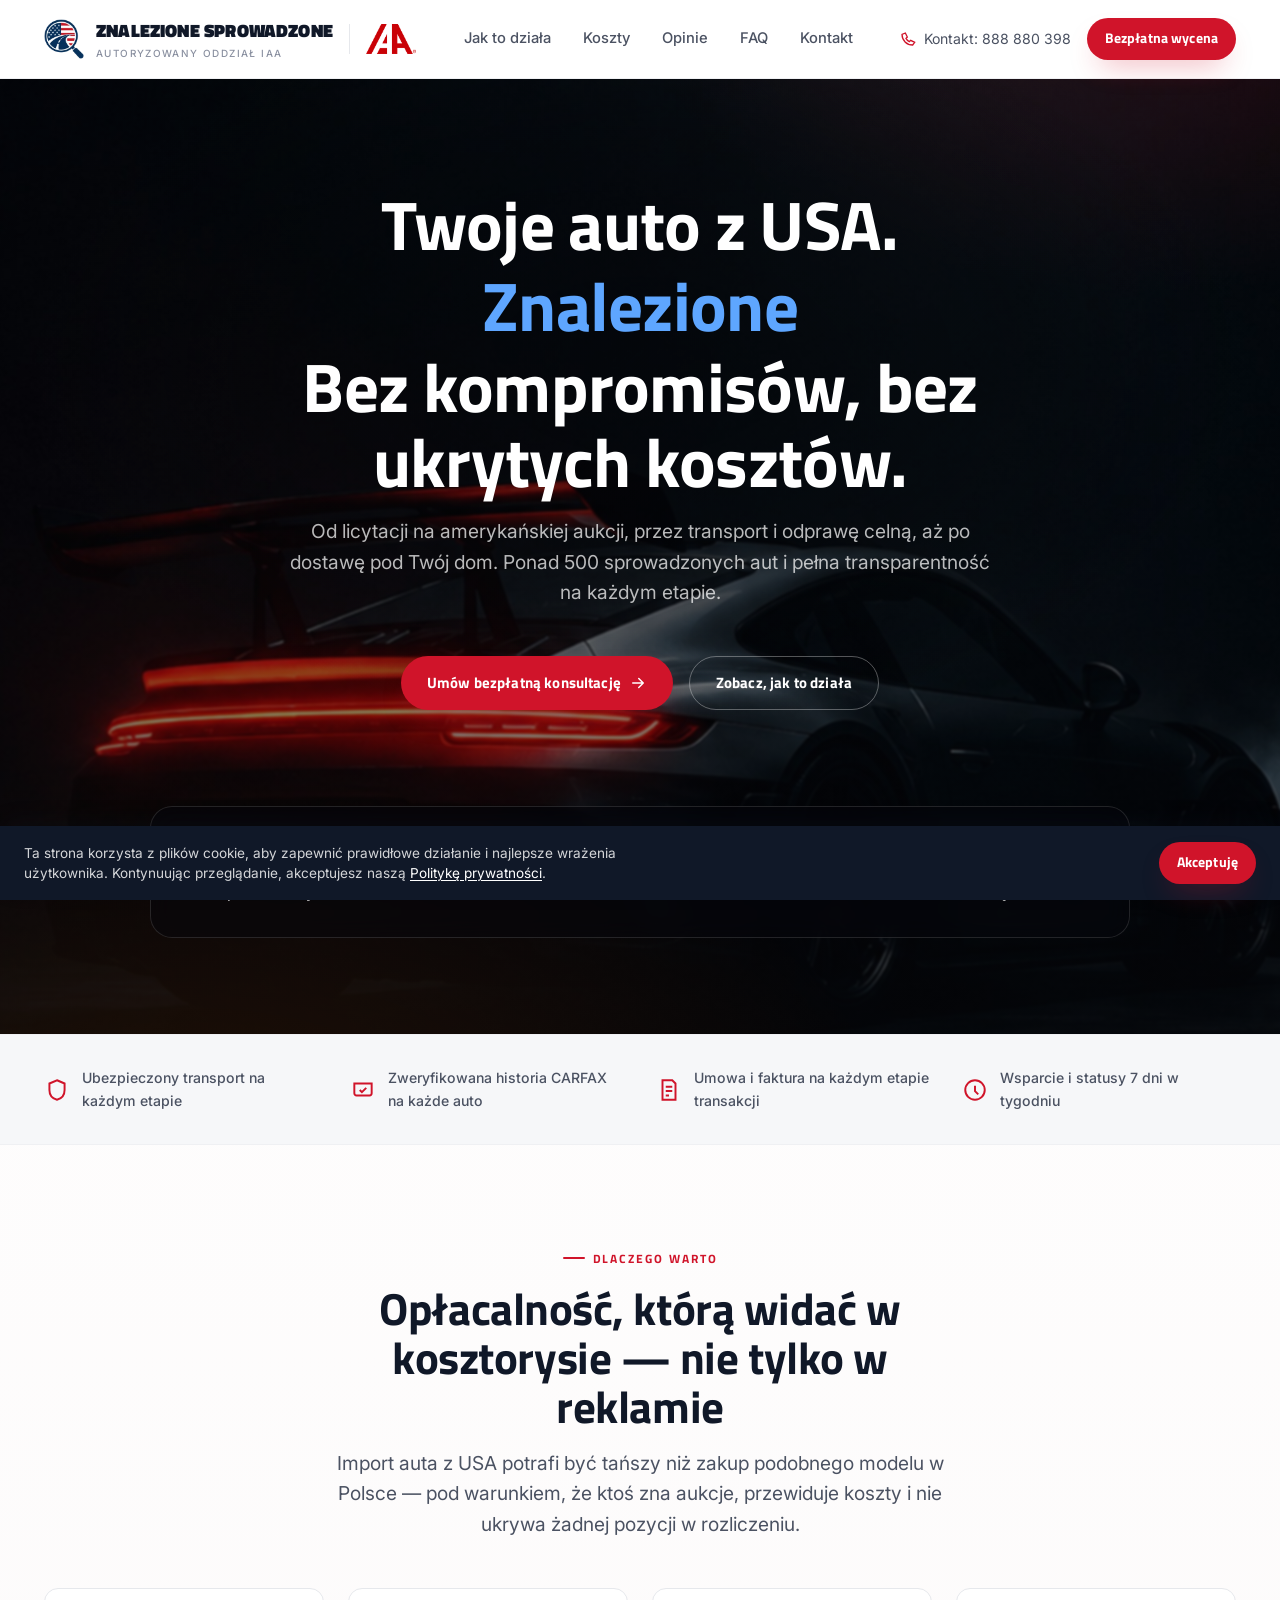
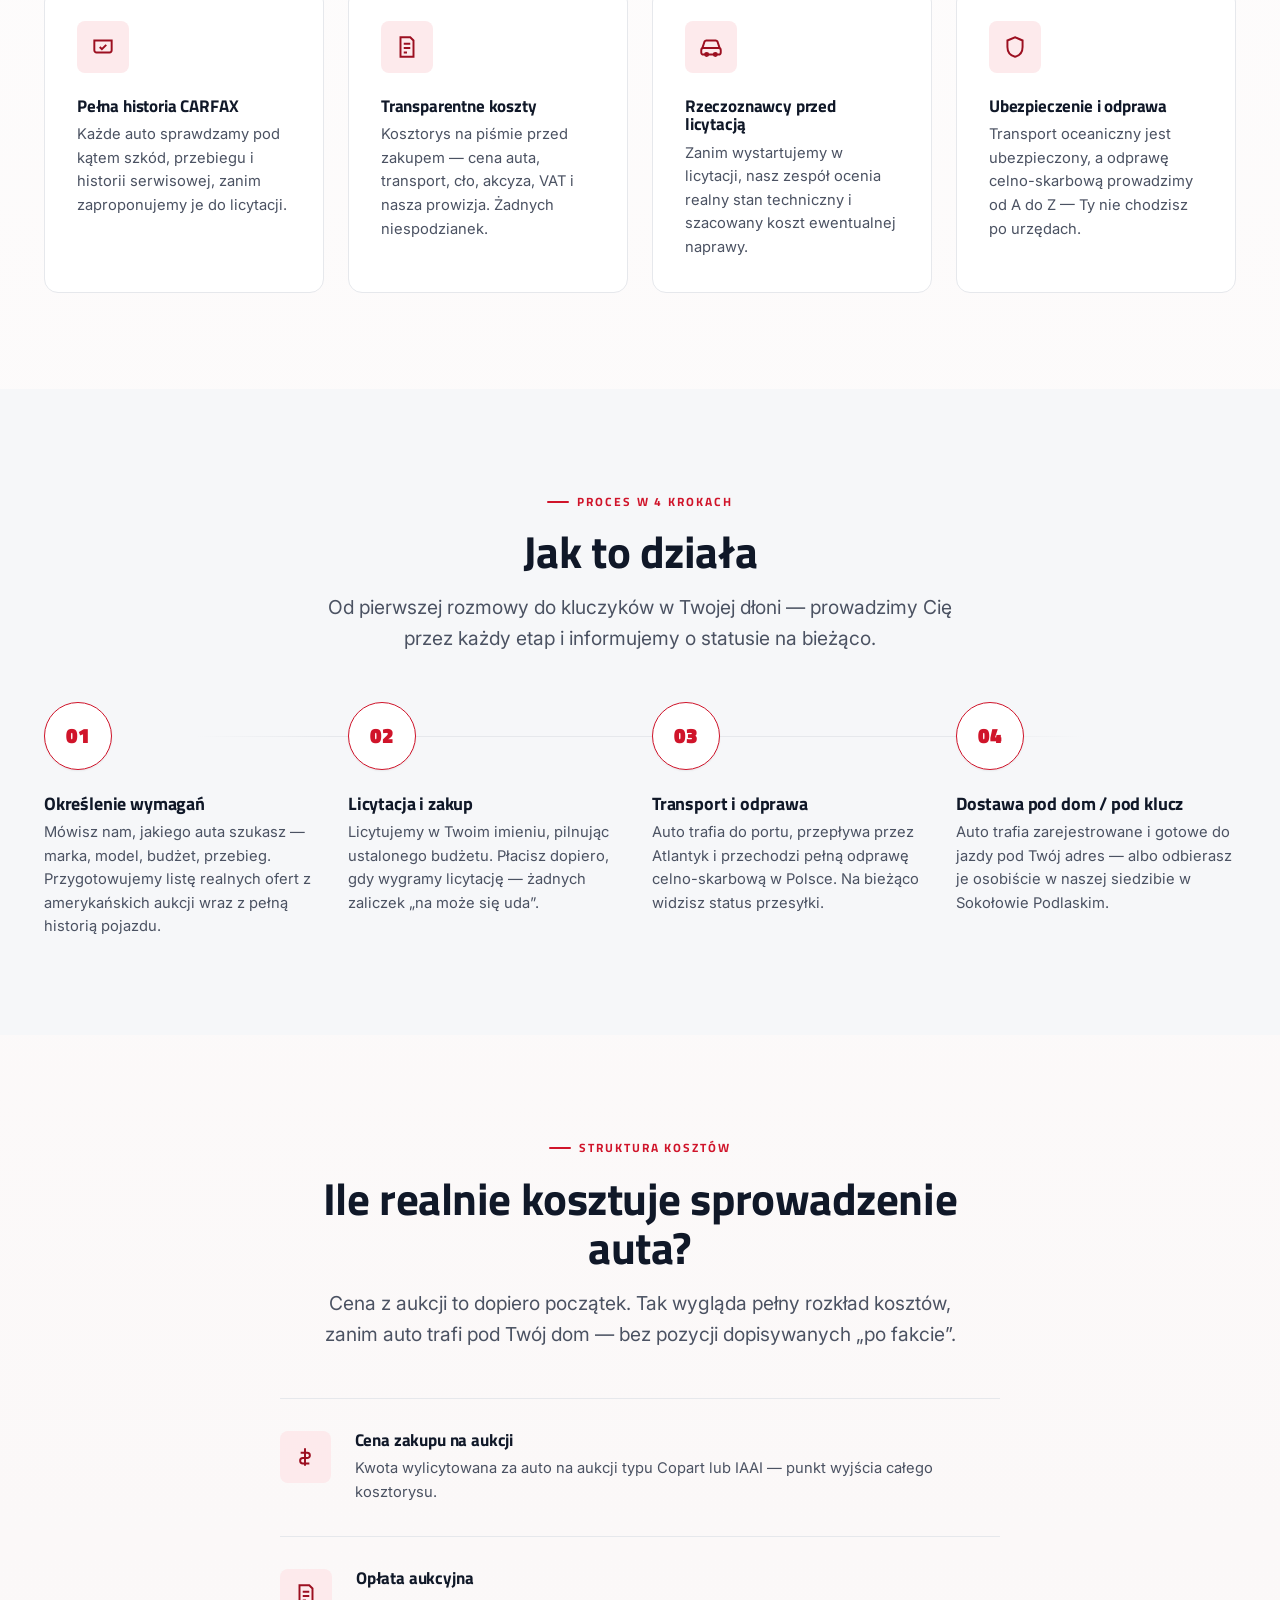
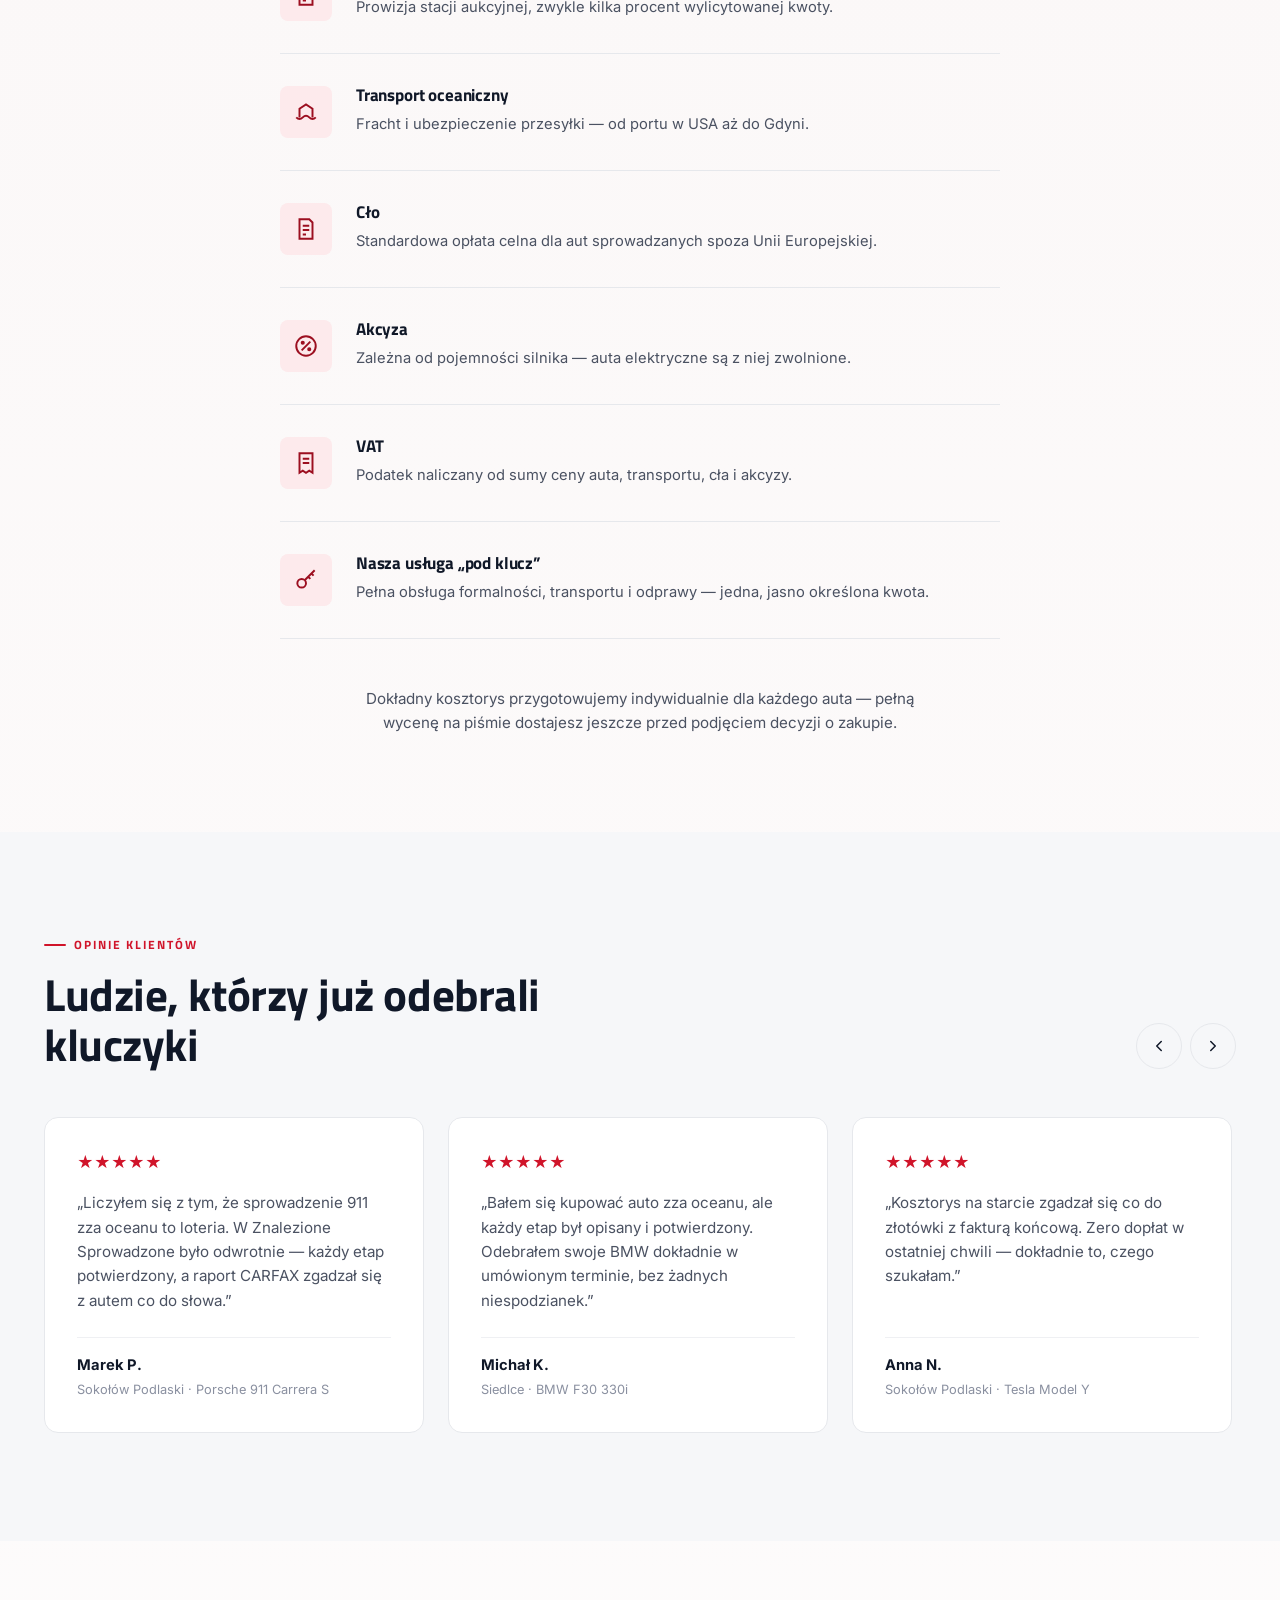
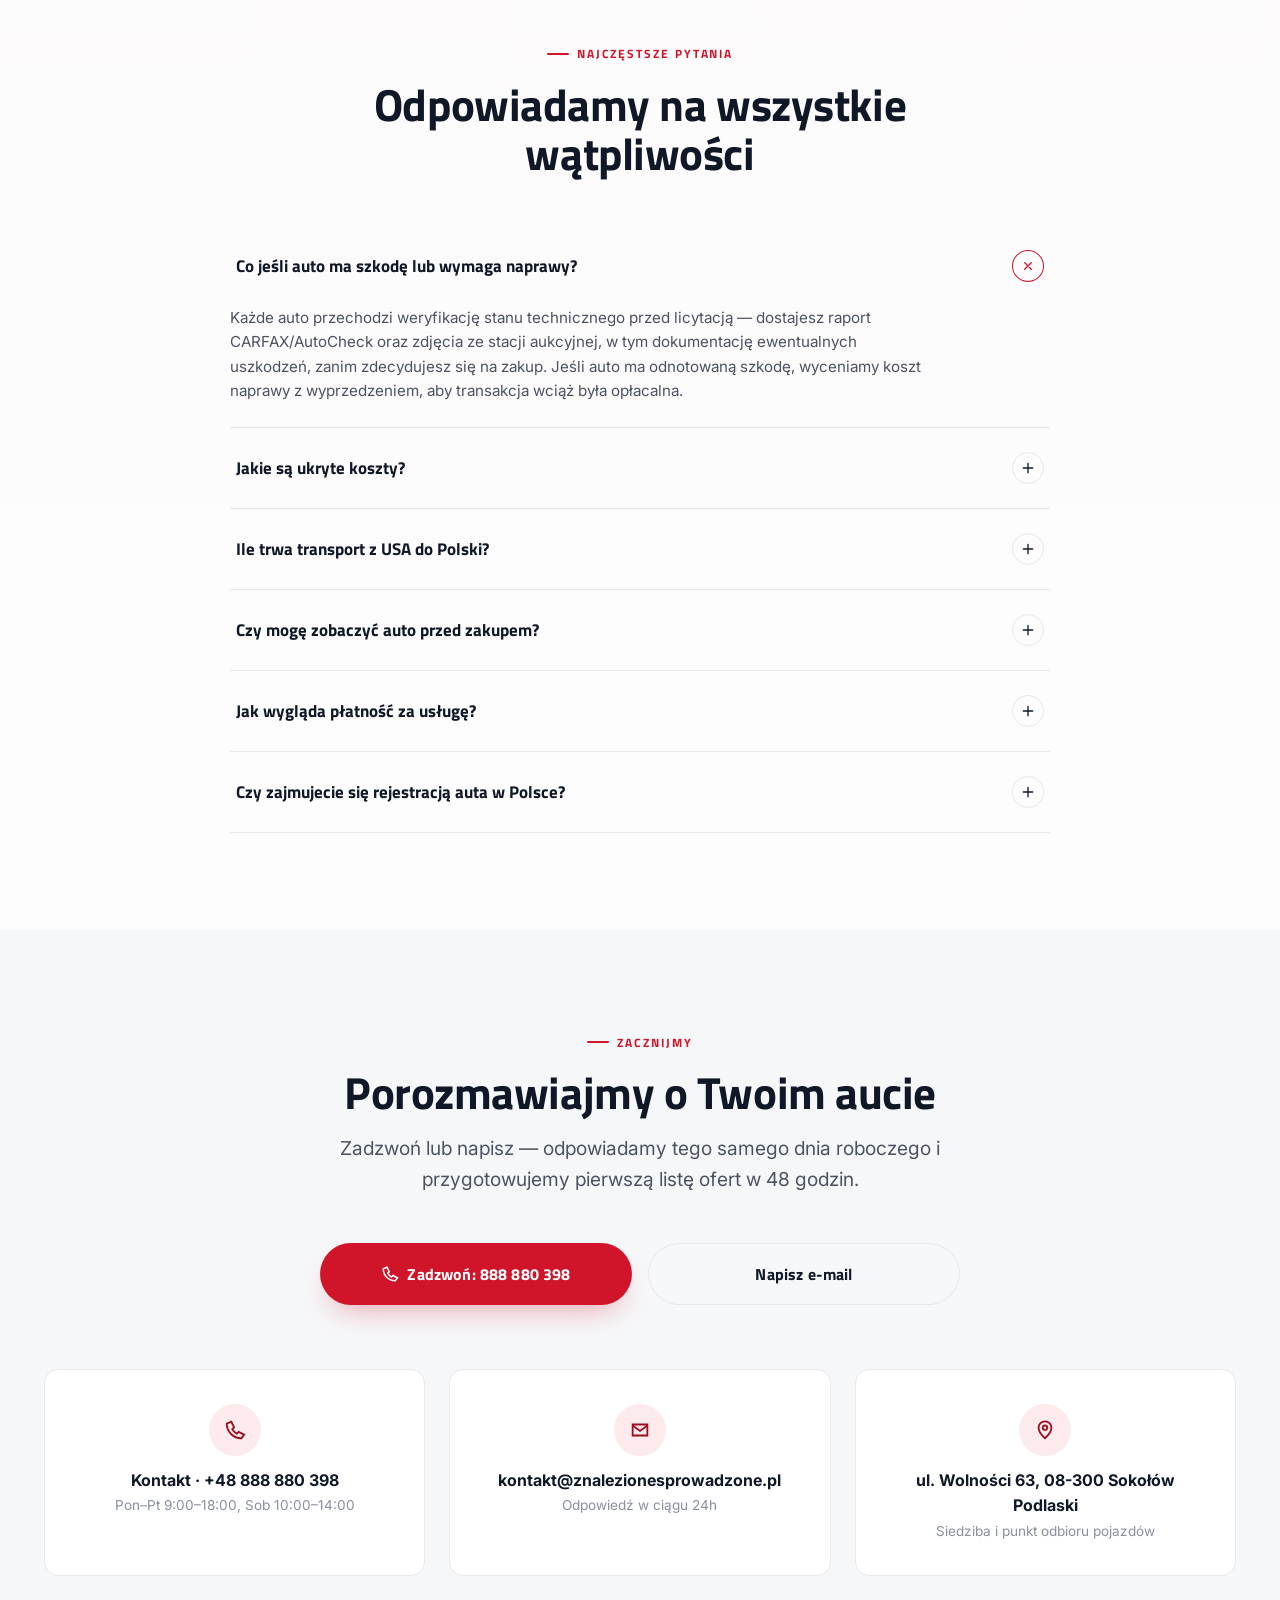
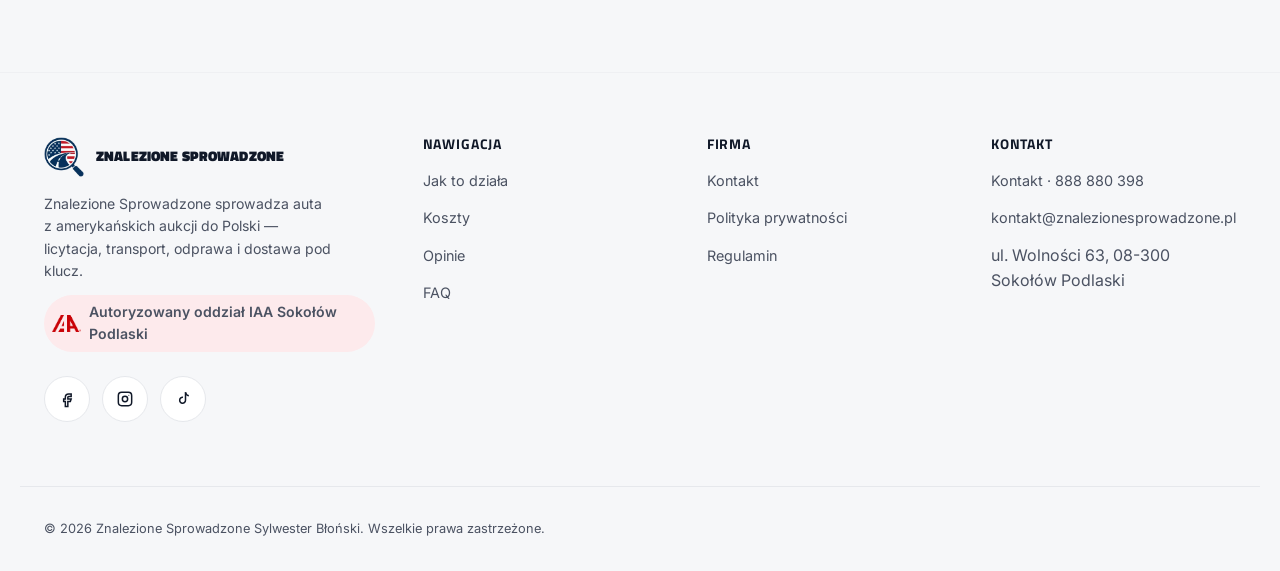
==== commit b09356db: "Add IAA logo badge, fix cookie banner mobile bug, nav overflow regression - Add the real IAA logo (a" ====
--- a/index.html
+++ b/index.html
@@ -3,6 +3,8 @@
 <head>
 <meta charset="UTF-8">
 <meta name="viewport" content="width=device-width, initial-scale=1">
+<link rel="preload" as="image" fetchpriority="high" href="assets/hero-porsche.jpg" media="(min-width: 641px)">
+<link rel="preload" as="image" fetchpriority="high" href="assets/hero-porsche-mobile.jpg" media="(max-width: 640px)">
 <title>Znalezione Sprowadzone — Sprowadzamy auta z USA pod klucz</title>
 <meta name="description" content="Znalezione Sprowadzone sprowadza Twoje wymarzone auto z amerykańskich aukcji: licytacja, transport, odprawa celna i dostawa pod dom. Pełna historia CARFAX i transparentny kosztorys bez ukrytych opłat.">
 <meta name="keywords" content="import aut z usa, sprowadzanie samochodów z ameryki, aukcje samochodowe usa, copart, iaai, cło na auto z usa, transport samochodu z usa, znalezione sprowadzone">
@@ -35,11 +37,9 @@
 
 <link rel="preconnect" href="https://fonts.googleapis.com">
 <link rel="preconnect" href="https://fonts.gstatic.com" crossorigin>
-<link rel="preload" as="style" href="https://fonts.googleapis.com/css2?family=Inter:wght@400;500;600;700&family=Titillium+Web:wght@600;700;900&display=swap">
+<link rel="preload" as="style" fetchpriority="low" href="https://fonts.googleapis.com/css2?family=Inter:wght@400;500;600;700&family=Titillium+Web:wght@600;700;900&display=swap">
 <link href="https://fonts.googleapis.com/css2?family=Inter:wght@400;500;600;700&family=Titillium+Web:wght@600;700;900&display=swap" rel="stylesheet" media="print" onload="this.media='all';this.onload=null;">
 <noscript><link href="https://fonts.googleapis.com/css2?family=Inter:wght@400;500;600;700&family=Titillium+Web:wght@600;700;900&display=swap" rel="stylesheet"></noscript>
-<link rel="preload" as="image" fetchpriority="high" href="assets/hero-porsche.jpg" media="(min-width: 641px)">
-<link rel="preload" as="image" fetchpriority="high" href="assets/hero-porsche-mobile.jpg" media="(max-width: 640px)">
 
 <script type="application/ld+json">
 {
@@ -231,9 +231,14 @@
   border-bottom:1px solid var(--border-soft);
 }
 .nav-inner{ display:flex; align-items:center; justify-content:space-between; gap:var(--space-5); height:78px; }
+.nav-brand-group{ display:flex; align-items:center; gap:var(--space-4); }
+@media (min-width:1141px){ .nav-brand-group{ flex:none; } }
 .brand{ display:flex; align-items:center; gap:var(--space-3); font-family:var(--font-head); font-weight:800; letter-spacing:.01em; font-size:1.15rem; text-transform:uppercase; color:var(--ink); }
 .brand-mark{ flex:none; width:40px; height:40px; object-fit:contain; }
 .brand small{ display:block; font-family:var(--font-body); font-weight:500; font-size:.62rem; letter-spacing:.14em; text-transform:uppercase; color:var(--ink-faint); }
+.nav-iaa{ flex:none; display:flex; align-items:center; padding-left:var(--space-4); border-left:1px solid var(--border); }
+.nav-iaa-mark{ display:block; width:auto; height:30px; object-fit:contain; }
+@media (max-width:1140px){ .nav-iaa{ display:none; } }
 
 .nav-links{ display:flex; align-items:center; gap:var(--space-6); }
 .nav-links a{ font-size:.92rem; font-weight:500; color:var(--ink-soft); position:relative; padding-block:6px; transition:color var(--dur-fast) var(--ease-out); }
@@ -246,7 +251,7 @@
 .nav-phone svg{ width:16px; height:16px; color:var(--red); }
 .nav-toggle{ display:none; align-items:center; justify-content:center; width:44px; height:44px; border-radius:var(--radius-sm); color:var(--ink); }
 .nav-toggle svg{ width:24px; height:24px; }
-@media (max-width:960px){ .nav-links, .nav-phone{ display:none; } .nav-toggle{ display:inline-flex; } }
+@media (max-width:1140px){ .nav-links, .nav-phone{ display:none; } .nav-toggle{ display:inline-flex; } }
 @media (max-width:480px){
   .brand{ font-size:.82rem; gap:var(--space-2); }
   .brand-mark{ width:32px; height:32px; }
@@ -415,8 +420,9 @@
 @media (max-width:480px){ .footer-grid{ grid-template-columns:1fr; } }
 .footer-brand{ color:var(--ink); }
 .footer-brand p{ margin-top:var(--space-4); font-size:.88rem; max-width:32ch; color:var(--ink-soft); }
-.footer-authorized{ display:inline-flex; align-items:center; gap:6px; margin-top:var(--space-3) !important; padding:6px 12px; border-radius:var(--radius-pill); background:var(--red-tint); color:var(--red-deep); font-size:.78rem; font-weight:600; max-width:none !important; }
-.footer h4{ color:var(--ink); font-size:.85rem; letter-spacing:.06em; text-transform:uppercase; margin-bottom:var(--space-4); }
+.footer-authorized{ display:inline-flex; align-items:center; gap:8px; margin-top:var(--space-3) !important; padding:6px 14px 6px 8px; border-radius:var(--radius-pill); background:var(--red-tint); color:var(--red-deep); font-size:.78rem; font-weight:600; max-width:none !important; }
+.footer-iaa-mark{ display:block; width:auto; height:20px; object-fit:contain; }
+.footer h3{ color:var(--ink); font-size:.85rem; font-weight:700; letter-spacing:.06em; text-transform:uppercase; margin-bottom:var(--space-4); }
 .footer ul li{ margin-bottom:var(--space-3); }
 .footer a{ font-size:.9rem; transition:color var(--dur-fast) var(--ease-out); }
 .footer a:hover{ color:var(--red); }
@@ -440,6 +446,7 @@
   box-shadow:0 -8px 24px -8px rgba(16,24,40,.25);
 }
 .cookie-banner.is-visible{ transform:translateY(0); }
+.cookie-banner.is-dismissed{ pointer-events:none; }
 .cookie-banner-inner{ max-width:var(--container); margin-inline:auto; display:flex; align-items:center; justify-content:space-between; gap:var(--space-5); flex-wrap:wrap; }
 .cookie-banner p{ margin:0; font-size:.85rem; line-height:1.5; color:rgba(255,255,255,.82); max-width:70ch; }
 .cookie-banner a{ color:#fff; text-decoration:underline; text-underline-offset:2px; }
@@ -460,13 +467,21 @@
 
 <header class="nav">
   <div class="container nav-inner">
-    <a class="brand" href="#hero">
-      <picture>
-        <source srcset="assets/logo-icon.webp" type="image/webp">
-        <img src="assets/logo-icon.png" alt="" width="40" height="40" class="brand-mark">
-      </picture>
-      <span>Znalezione Sprowadzone<small>Autoryzowany oddział IAA</small></span>
-    </a>
+    <div class="nav-brand-group">
+      <a class="brand" href="#hero">
+        <picture>
+          <source srcset="assets/logo-icon.webp" type="image/webp">
+          <img src="assets/logo-icon.png" alt="" width="40" height="40" class="brand-mark">
+        </picture>
+        <span>Znalezione Sprowadzone<small>Autoryzowany oddział IAA</small></span>
+      </a>
+      <span class="nav-iaa" aria-hidden="true">
+        <picture>
+          <source srcset="assets/iaa-logo.webp" type="image/webp">
+          <img src="assets/iaa-logo.png" alt="" width="161" height="96" class="nav-iaa-mark">
+        </picture>
+      </span>
+    </div>
 
     <nav class="nav-links" aria-label="Menu główne">
       <a href="#jak-to-dziala">Jak to działa</a>
@@ -892,7 +907,13 @@
         <span>Znalezione Sprowadzone</span>
       </a>
       <p>Znalezione Sprowadzone sprowadza auta z amerykańskich aukcji do Polski — licytacja, transport, odprawa i dostawa pod klucz.</p>
-      <p class="footer-authorized">Autoryzowany oddział IAA Sokołów Podlaski</p>
+      <p class="footer-authorized">
+        <picture>
+          <source srcset="assets/iaa-logo.webp" type="image/webp">
+          <img src="assets/iaa-logo.png" alt="" width="161" height="96" class="footer-iaa-mark">
+        </picture>
+        Autoryzowany oddział IAA Sokołów Podlaski
+      </p>
       <div class="footer-social">
         <a href="https://facebook.com" target="_blank" rel="noopener noreferrer" aria-label="Facebook"><svg viewBox="0 0 24 24" fill="none" stroke="currentColor" stroke-width="1.8" aria-hidden="true"><path d="M14 9h3V6h-3a4 4 0 0 0-4 4v2H8v3h2v6h3v-6h3l1-3h-4v-2c0-.6.4-1 1-1z"/></svg></a>
         <a href="https://www.instagram.com/znalezionesprowadzone/" target="_blank" rel="noopener noreferrer" aria-label="Instagram"><svg viewBox="0 0 24 24" fill="none" stroke="currentColor" stroke-width="1.8" aria-hidden="true"><rect x="4" y="4" width="16" height="16" rx="4"/><circle cx="12" cy="12" r="3.2"/><circle cx="16.6" cy="7.4" r=".6" fill="currentColor" stroke="none"/></svg></a>
@@ -900,7 +921,7 @@
       </div>
     </div>
     <div>
-      <h4>Nawigacja</h4>
+      <h3>Nawigacja</h3>
       <ul>
         <li><a href="#jak-to-dziala">Jak to działa</a></li>
         <li><a href="#koszty">Koszty</a></li>
@@ -909,7 +930,7 @@
       </ul>
     </div>
     <div>
-      <h4>Firma</h4>
+      <h3>Firma</h3>
       <ul>
         <li><a href="#kontakt">Kontakt</a></li>
         <li><a href="polityka-prywatnosci.html">Polityka prywatności</a></li>
@@ -917,7 +938,7 @@
       </ul>
     </div>
     <div>
-      <h4>Kontakt</h4>
+      <h3>Kontakt</h3>
       <ul>
         <li><a href="tel:+48888880398">Kontakt · 888 880 398</a></li>
         <li><a href="mailto:kontakt@znalezionesprowadzone.pl">kontakt@znalezionesprowadzone.pl</a></li>
@@ -1032,11 +1053,15 @@
     var consentKey = "zs-cookie-consent";
     var hasConsent = false;
     try { hasConsent = !!localStorage.getItem(consentKey); } catch (e) {}
-    if (!hasConsent) {
+    if (hasConsent) {
+      cookieBanner.style.display = "none";
+    } else {
       window.setTimeout(function () { cookieBanner.classList.add("is-visible"); }, 700);
     }
     cookieAccept.addEventListener("click", function () {
       cookieBanner.classList.remove("is-visible");
+      cookieBanner.classList.add("is-dismissed");
+      window.setTimeout(function () { cookieBanner.style.display = "none"; }, 400);
       try { localStorage.setItem(consentKey, "1"); } catch (e) {}
     });
   }
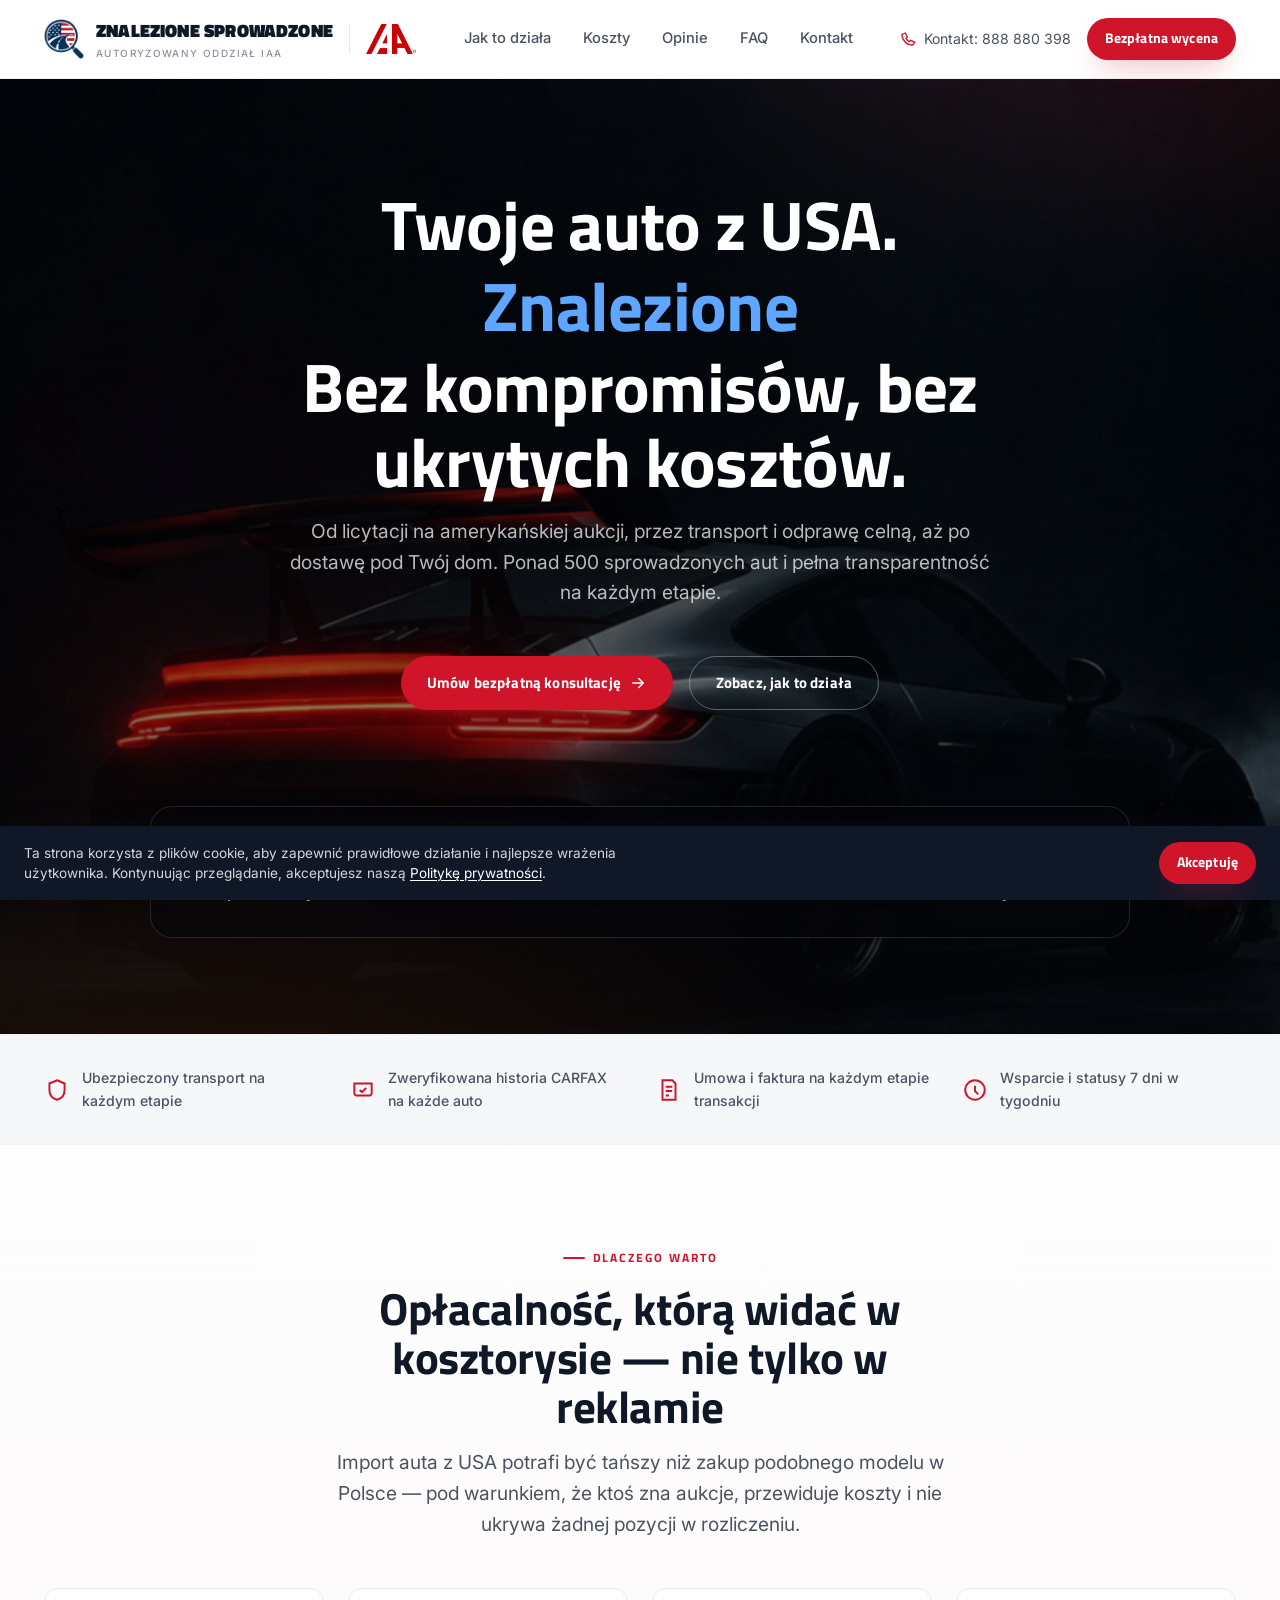
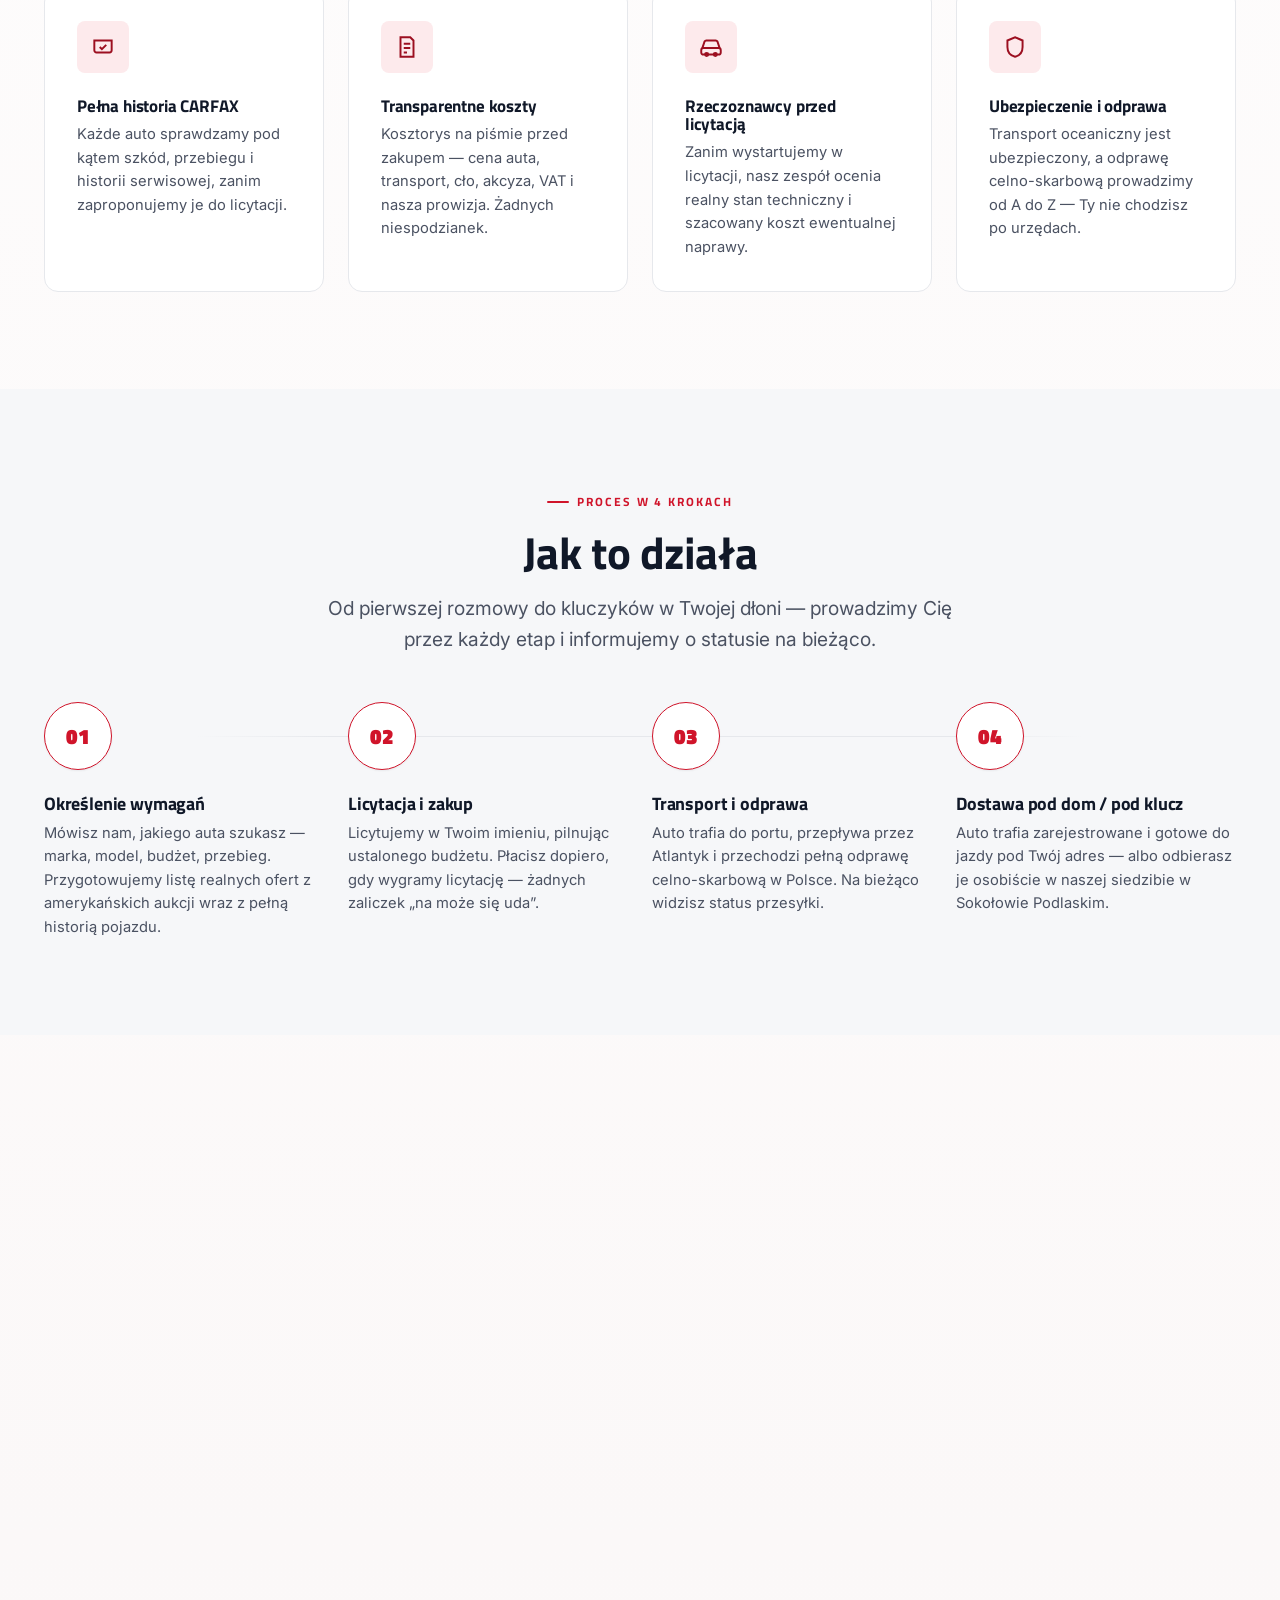
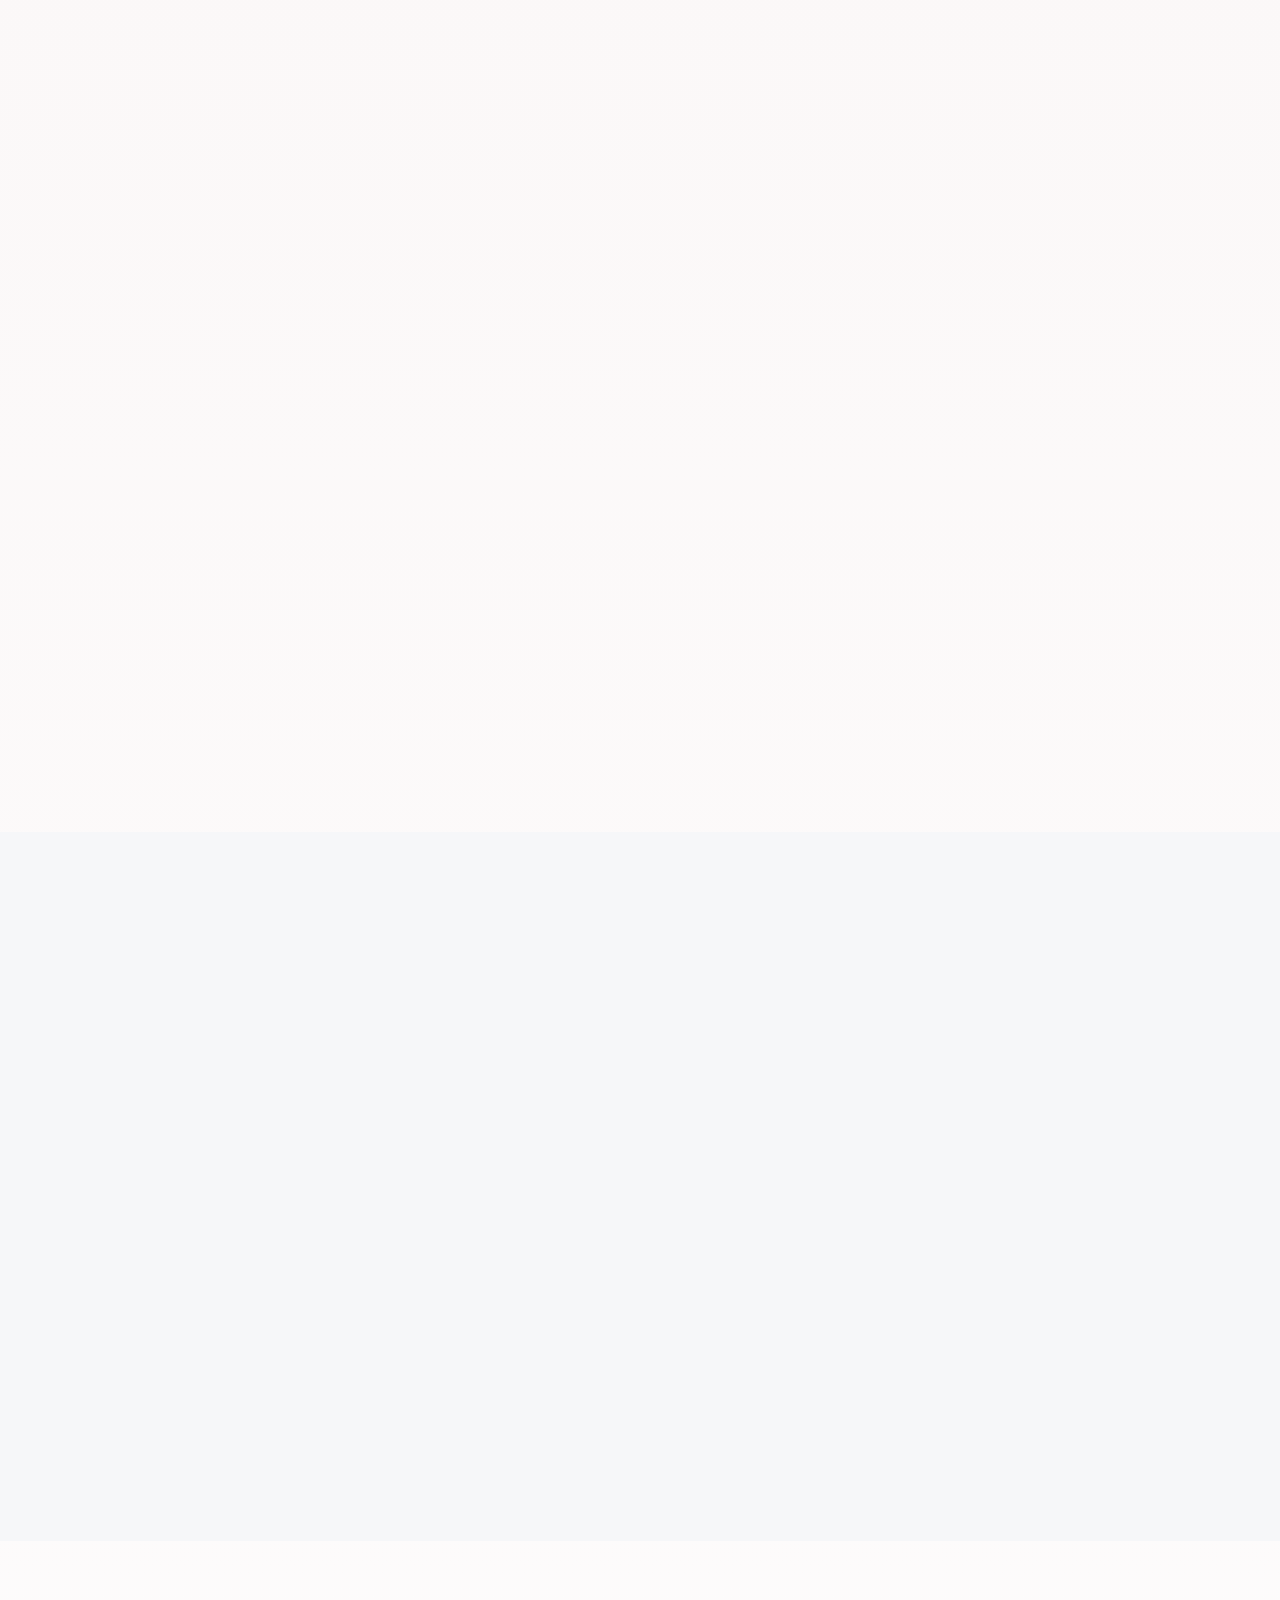
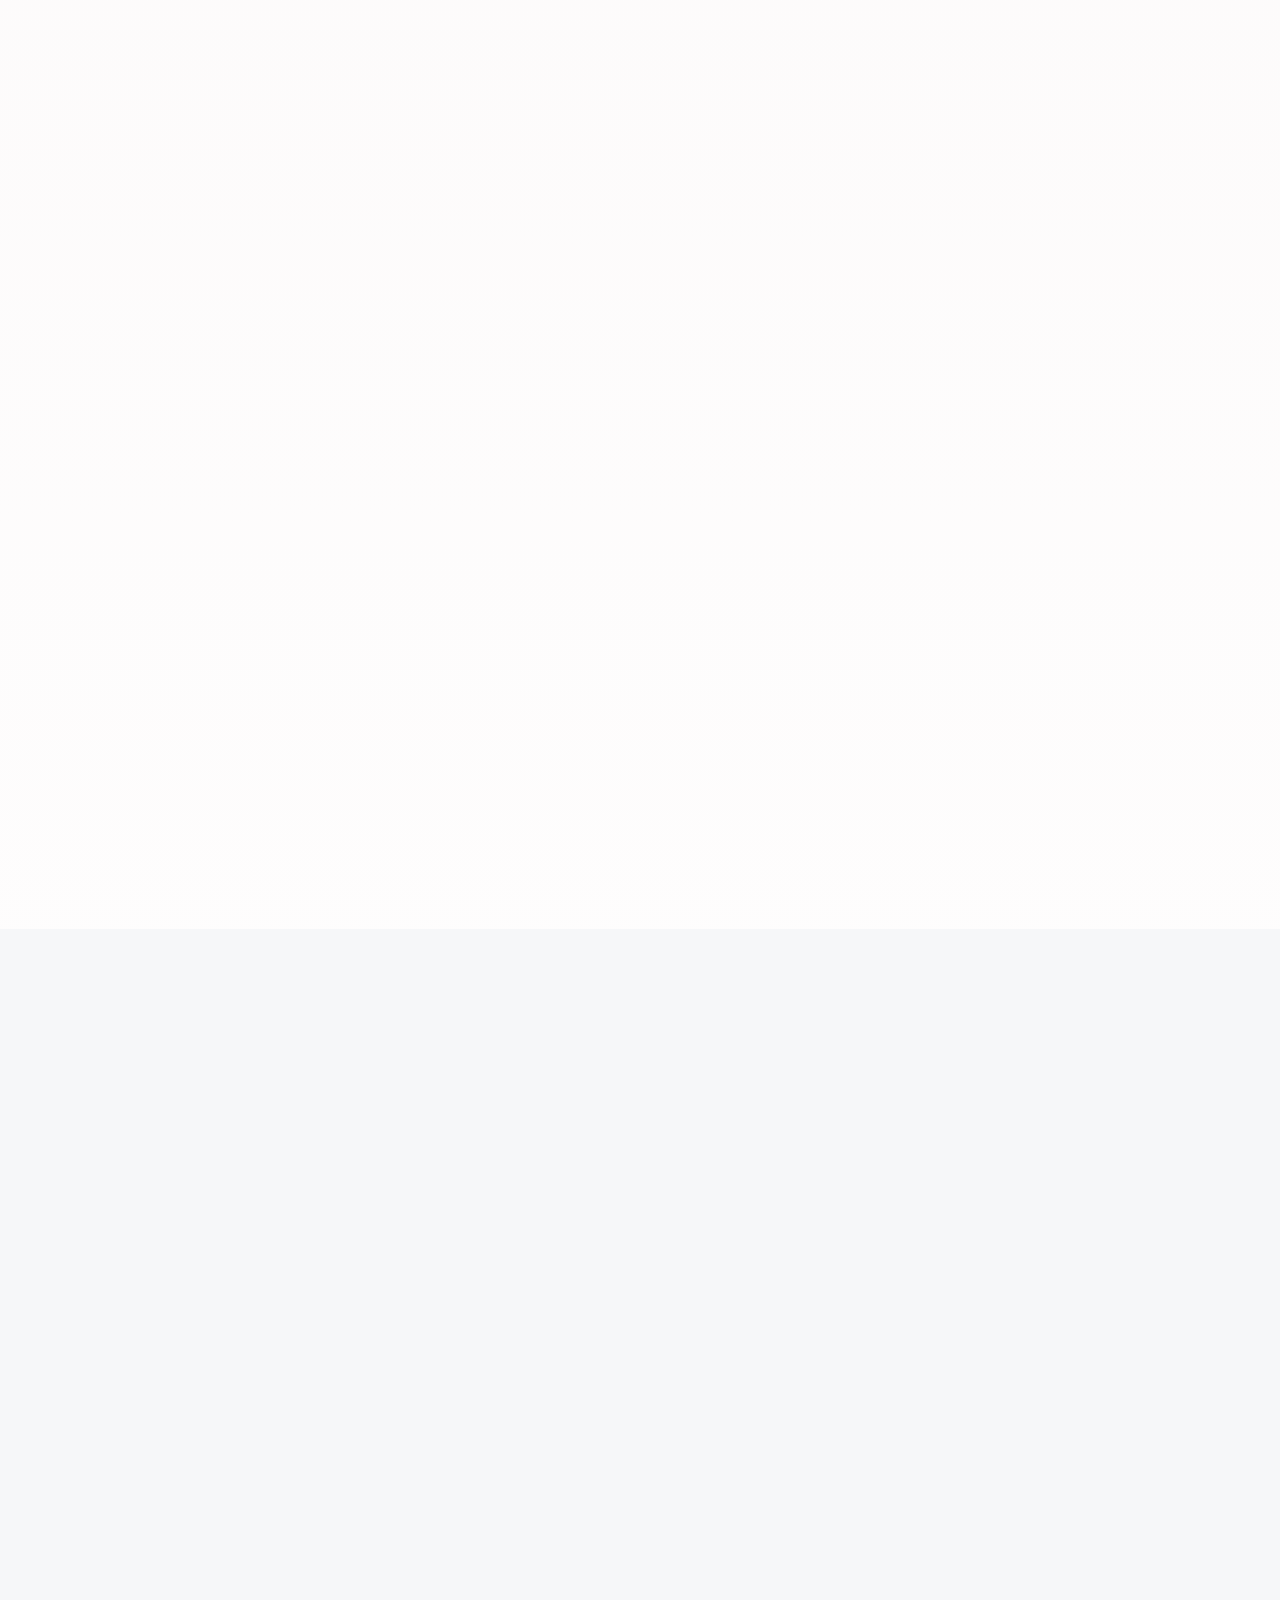
==== commit f6572e99: "Improve mobile performance: bake hero blur into images, defer offscreen sections - Pre-blur hero ima" ====
--- a/index.html
+++ b/index.html
@@ -236,9 +236,14 @@
 .brand{ display:flex; align-items:center; gap:var(--space-3); font-family:var(--font-head); font-weight:800; letter-spacing:.01em; font-size:1.15rem; text-transform:uppercase; color:var(--ink); }
 .brand-mark{ flex:none; width:40px; height:40px; object-fit:contain; }
 .brand small{ display:block; font-family:var(--font-body); font-weight:500; font-size:.62rem; letter-spacing:.14em; text-transform:uppercase; color:var(--ink-faint); }
+.brand-iaa-inline{ display:none; }
 .nav-iaa{ flex:none; display:flex; align-items:center; padding-left:var(--space-4); border-left:1px solid var(--border); }
 .nav-iaa-mark{ display:block; width:auto; height:30px; object-fit:contain; }
-@media (max-width:1140px){ .nav-iaa{ display:none; } }
+@media (max-width:1140px){
+  .nav-iaa{ display:none; }
+  .brand-iaa-inline{ display:inline-block; margin-left:5px; vertical-align:middle; }
+  .brand-iaa-inline img{ display:block; width:auto; height:11px; object-fit:contain; }
+}
 
 .nav-links{ display:flex; align-items:center; gap:var(--space-6); }
 .nav-links a{ font-size:.92rem; font-weight:500; color:var(--ink-soft); position:relative; padding-block:6px; transition:color var(--dur-fast) var(--ease-out); }
@@ -256,6 +261,7 @@
   .brand{ font-size:.82rem; gap:var(--space-2); }
   .brand-mark{ width:32px; height:32px; }
   .brand small{ font-size:.52rem; letter-spacing:.08em; }
+  .brand-iaa-inline img{ height:9px; }
   .nav-actions .btn-sm{ display:none; }
 }
 
@@ -281,10 +287,9 @@
   .hero .lead{ font-size:.98rem; }
 }
 .hero-photo{
-  position:absolute; inset:-2%; z-index:0; pointer-events:none;
+  position:absolute; inset:0; z-index:0; pointer-events:none;
   background-image:url("assets/hero-porsche.jpg");
   background-size:cover; background-position:center 58%; background-repeat:no-repeat;
-  filter:blur(1.1px) brightness(.86) saturate(1.05);
 }
 @media (max-width:640px){ .hero-photo{ background-image:url("assets/hero-porsche-mobile.jpg"); } }
 .hero-dim{
@@ -296,7 +301,7 @@
     linear-gradient(180deg, rgba(5,6,9,.28) 0%, rgba(5,6,9,.18) 38%, rgba(5,6,9,.68) 100%);
 }
 @media (max-width:640px){
-  .hero-photo{ filter:blur(.9px) brightness(.82) saturate(1.05); background-position:center 52%; }
+  .hero-photo{ background-position:center 52%; }
   .hero-dim{ background:
     radial-gradient(560px 420px at 50% 26%, rgba(3,4,7,.64) 0%, rgba(3,4,7,.36) 50%, transparent 78%),
     radial-gradient(1200px 700px at 15% 115%, rgba(255,106,0,.12), transparent 60%),
@@ -336,7 +341,9 @@
 .hero-stat{ text-align:center; min-width:0; }
 .hero-stat b{ display:block; font-family:var(--font-head); font-weight:600; font-size:clamp(1.5rem, 1.25rem + 1.1vw, 1.95rem); line-height:1.1; color:#fff; font-variant-numeric:tabular-nums; }
 .hero-stat > span{ display:block; font-size:.92rem; font-weight:500; color:rgba(255,255,255,.68); margin-top:var(--space-2); }
-@media (max-width:720px){ .hero-stats{ grid-template-columns:repeat(2,1fr); row-gap:var(--space-6); padding:var(--space-5) var(--space-4); } }
+@media (max-width:720px){
+  .hero-stats{ grid-template-columns:repeat(2,1fr); row-gap:var(--space-6); padding:var(--space-5) var(--space-4); background:rgba(6,7,12,.78); backdrop-filter:none; -webkit-backdrop-filter:none; }
+}
 
 /* Trust strip */
 .trust-strip{ background:var(--paper-alt); border-block:1px solid var(--border-soft); }
@@ -459,6 +466,27 @@
 .reveal.is-visible{ opacity:1; transform:translateY(0); }
 .reveal-stagger > *{ transition-delay:calc(var(--i,0) * 70ms); }
 @media (prefers-reduced-motion: reduce){ .reveal{ opacity:1; transform:none; } }
+
+/* Defer offscreen rendering to speed up initial mobile paint */
+.trust-strip, #dlaczego, #jak-to-dziala, #koszty, #opinie, #faq, #kontakt, .footer{ content-visibility:auto; }
+.trust-strip{ contain-intrinsic-size:auto 112px; }
+#dlaczego{ contain-intrinsic-size:auto 844px; }
+#jak-to-dziala{ contain-intrinsic-size:auto 647px; }
+#koszty{ contain-intrinsic-size:auto 1452px; }
+#opinie{ contain-intrinsic-size:auto 710px; }
+#faq{ contain-intrinsic-size:auto 1013px; }
+#kontakt{ contain-intrinsic-size:auto 792px; }
+.footer{ contain-intrinsic-size:auto 500px; }
+@media (max-width:640px){
+  .trust-strip{ contain-intrinsic-size:auto 286px; }
+  #dlaczego{ contain-intrinsic-size:auto 1584px; }
+  #jak-to-dziala{ contain-intrinsic-size:auto 1282px; }
+  #koszty{ contain-intrinsic-size:auto 1553px; }
+  #opinie{ contain-intrinsic-size:auto 708px; }
+  #faq{ contain-intrinsic-size:auto 1159px; }
+  #kontakt{ contain-intrinsic-size:auto 1259px; }
+  .footer{ contain-intrinsic-size:auto 1125px; }
+}
 </style>
 <noscript><style>.reveal{opacity:1 !important;transform:none !important;}.mobile-menu{display:none !important;}</style></noscript>
 </head>
@@ -473,7 +501,7 @@
           <source srcset="assets/logo-icon.webp" type="image/webp">
           <img src="assets/logo-icon.png" alt="" width="40" height="40" class="brand-mark">
         </picture>
-        <span>Znalezione Sprowadzone<small>Autoryzowany oddział IAA</small></span>
+        <span>Znalezione Sprowadzone<small>Autoryzowany oddział IAA<picture class="brand-iaa-inline"><source srcset="assets/iaa-logo.webp" type="image/webp"><img src="assets/iaa-logo.png" alt="" width="161" height="96"></picture></small></span>
       </a>
       <span class="nav-iaa" aria-hidden="true">
         <picture>
@@ -902,7 +930,7 @@
       <a class="brand" href="#hero">
         <picture>
         <source srcset="assets/logo-icon.webp" type="image/webp">
-        <img src="assets/logo-icon.png" alt="" width="40" height="40" class="brand-mark">
+        <img src="assets/logo-icon.png" alt="" width="40" height="40" class="brand-mark" loading="lazy" decoding="async">
       </picture>
         <span>Znalezione Sprowadzone</span>
       </a>
@@ -910,7 +938,7 @@
       <p class="footer-authorized">
         <picture>
           <source srcset="assets/iaa-logo.webp" type="image/webp">
-          <img src="assets/iaa-logo.png" alt="" width="161" height="96" class="footer-iaa-mark">
+          <img src="assets/iaa-logo.png" alt="" width="161" height="96" class="footer-iaa-mark" loading="lazy" decoding="async">
         </picture>
         Autoryzowany oddział IAA Sokołów Podlaski
       </p>
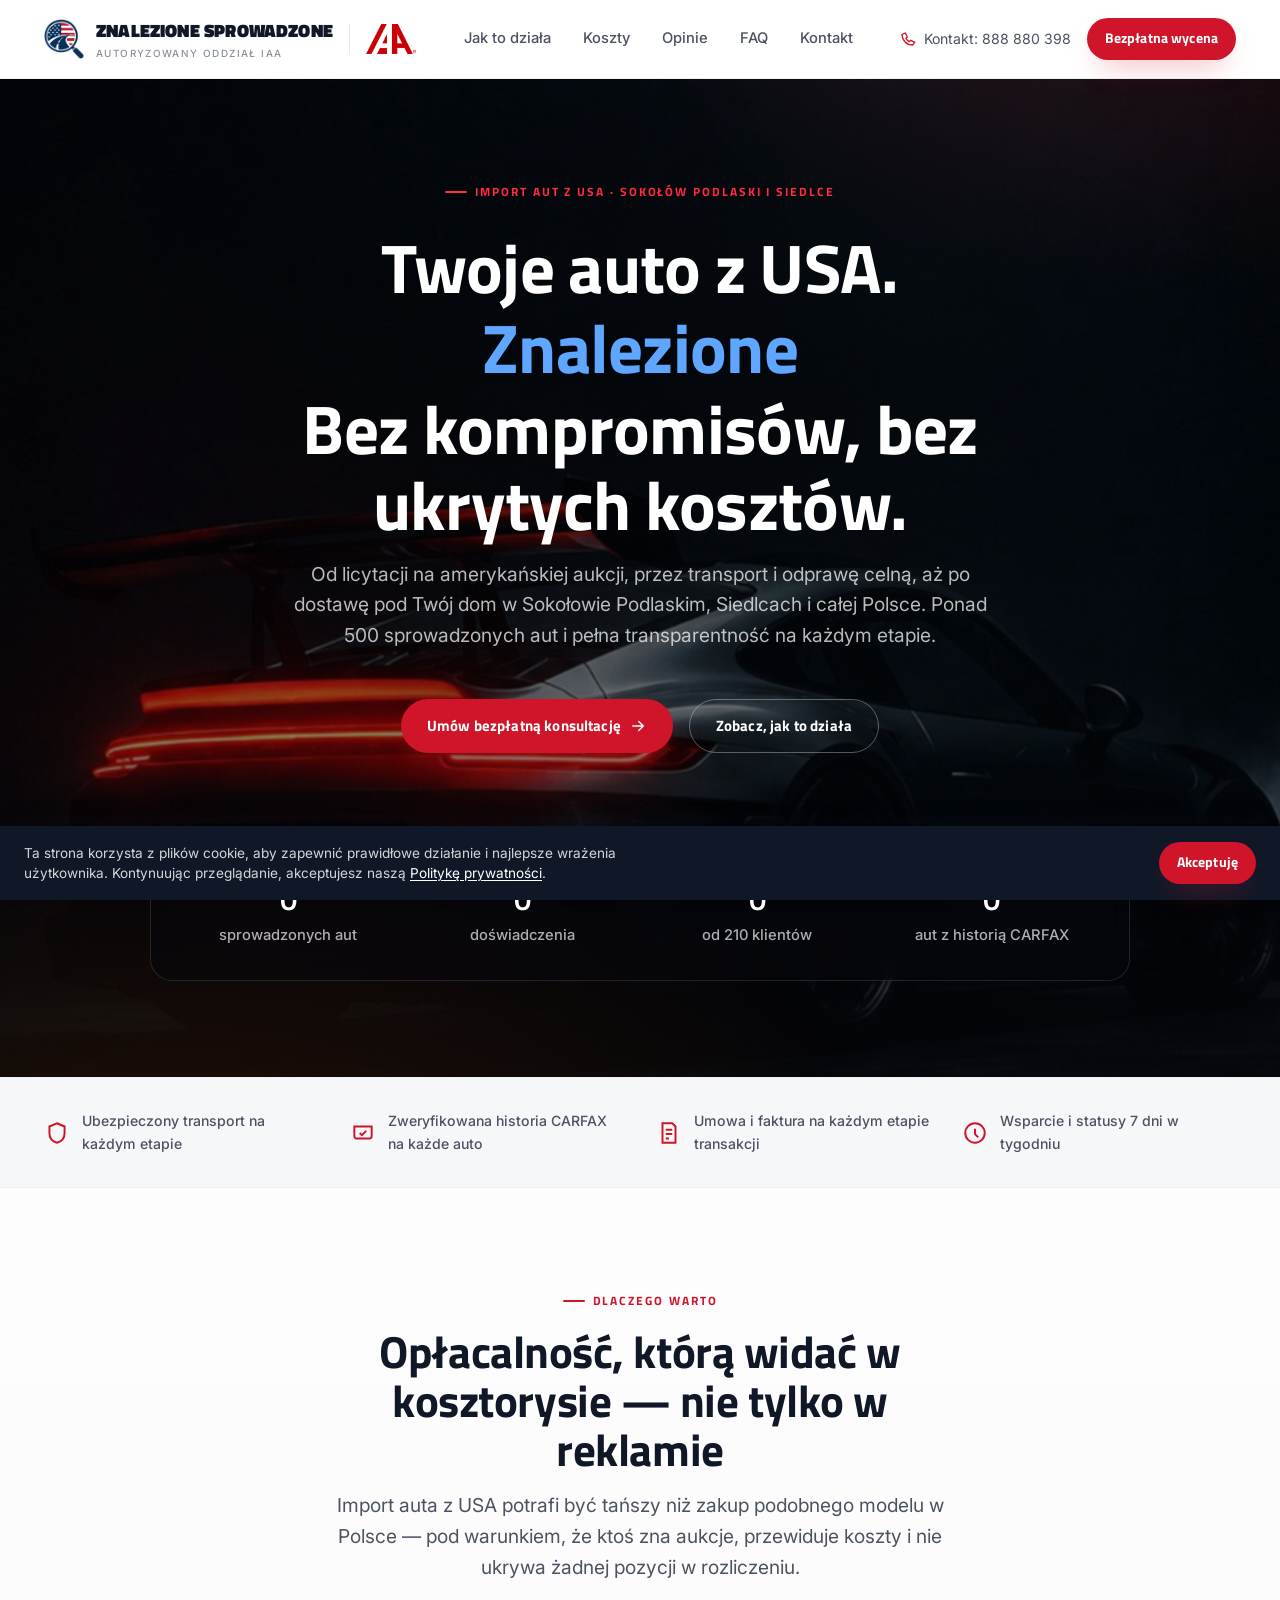
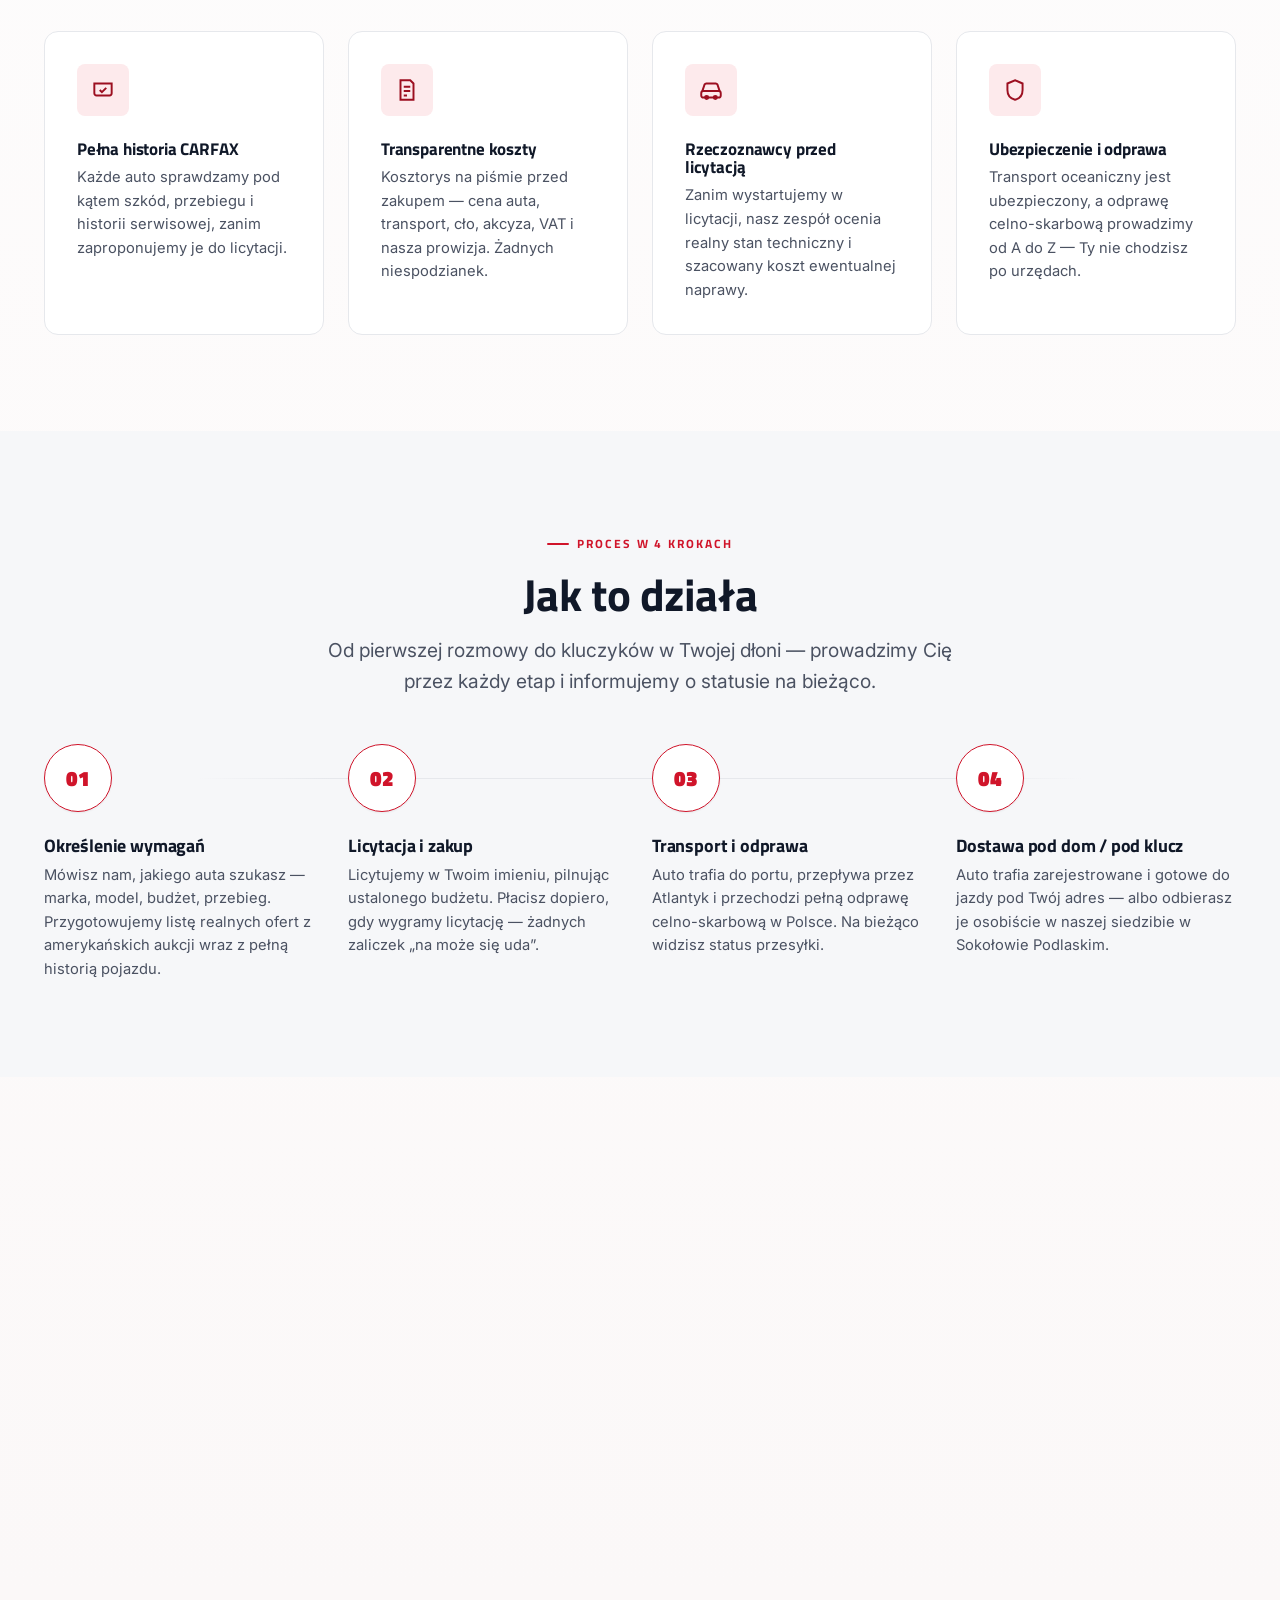
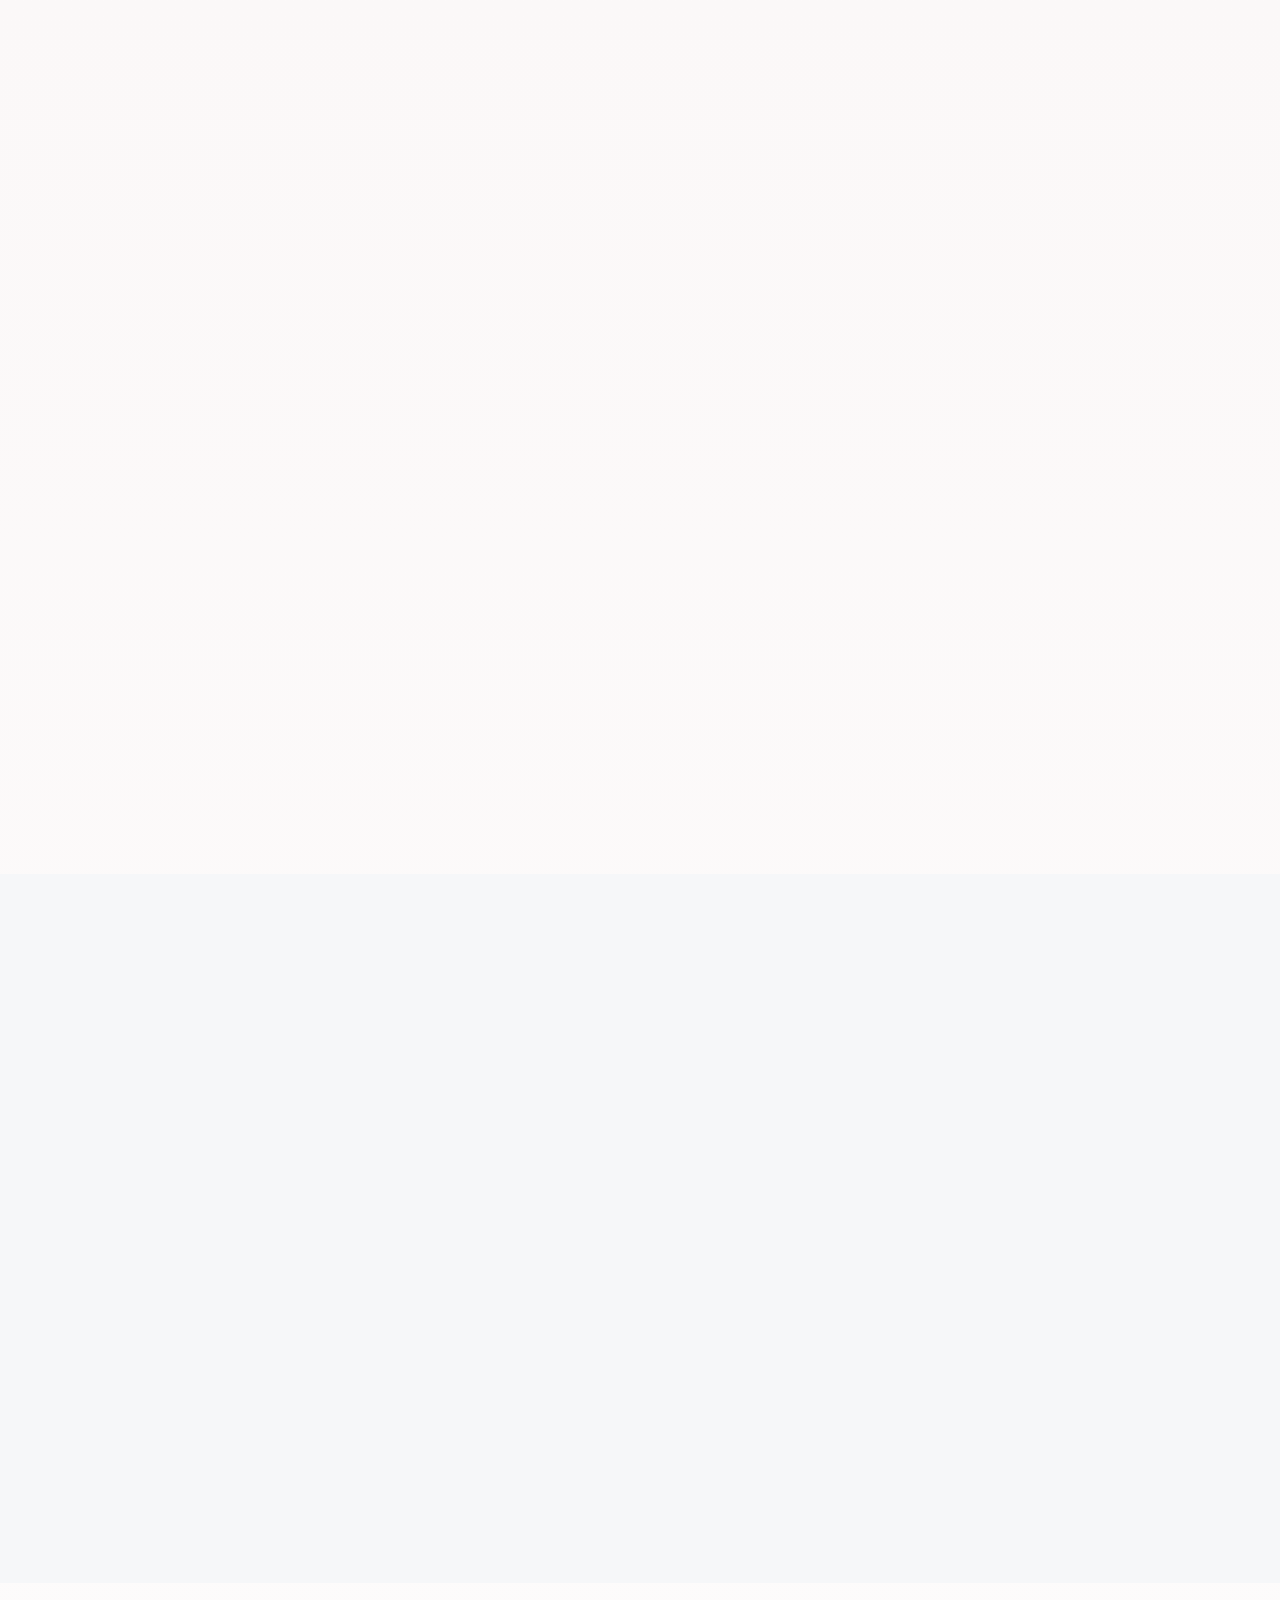
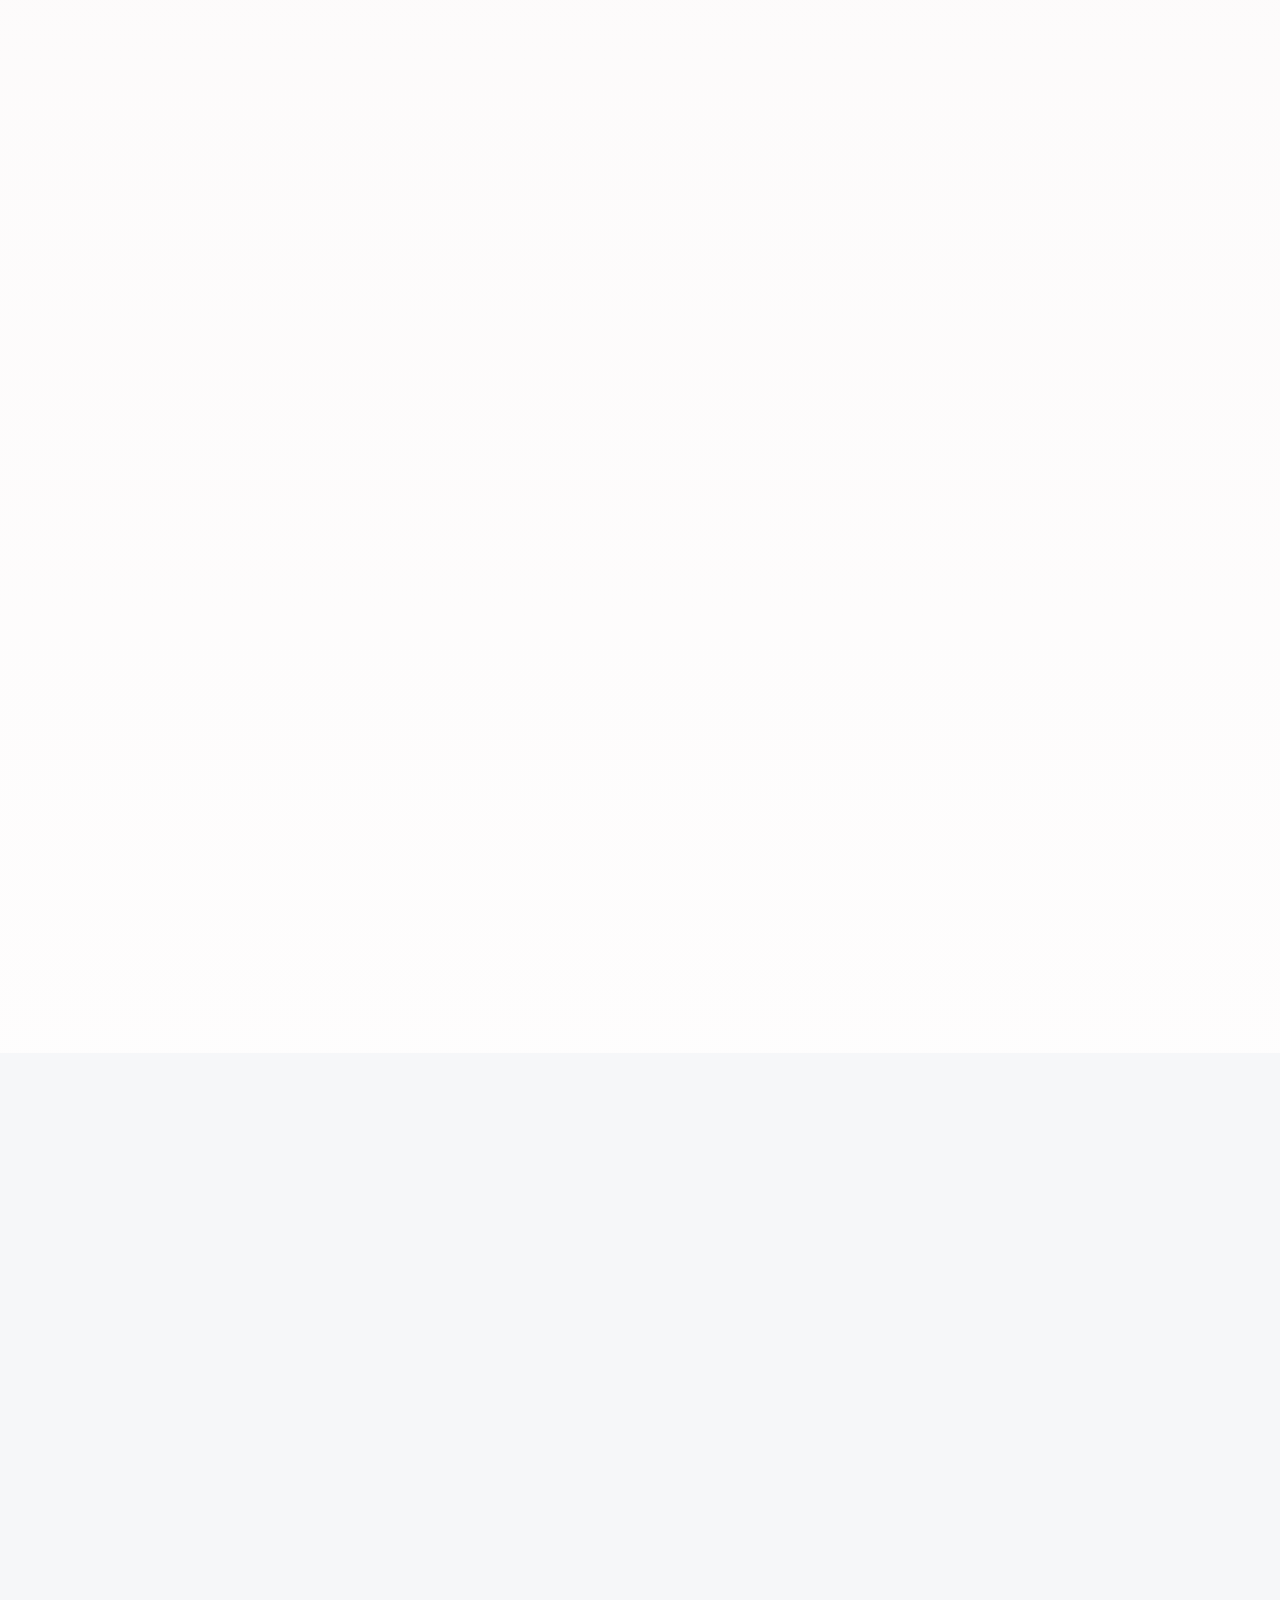
==== commit dbd34d38: "Local SEO: target "import aut z usa sokołów podlaski" - Rewrite title/meta description/keywords/OG/T" ====
--- a/index.html
+++ b/index.html
@@ -5,9 +5,9 @@
 <meta name="viewport" content="width=device-width, initial-scale=1">
 <link rel="preload" as="image" fetchpriority="high" href="assets/hero-porsche.jpg" media="(min-width: 641px)">
 <link rel="preload" as="image" fetchpriority="high" href="assets/hero-porsche-mobile.jpg" media="(max-width: 640px)">
-<title>Znalezione Sprowadzone — Sprowadzamy auta z USA pod klucz</title>
-<meta name="description" content="Znalezione Sprowadzone sprowadza Twoje wymarzone auto z amerykańskich aukcji: licytacja, transport, odprawa celna i dostawa pod dom. Pełna historia CARFAX i transparentny kosztorys bez ukrytych opłat.">
-<meta name="keywords" content="import aut z usa, sprowadzanie samochodów z ameryki, aukcje samochodowe usa, copart, iaai, cło na auto z usa, transport samochodu z usa, znalezione sprowadzone">
+<title>Import Aut z USA Sokołów Podlaski, Siedlce | Znalezione Sprowadzone</title>
+<meta name="description" content="Import aut z USA w Sokołowie Podlaskim i Siedlcach — licytacja na amerykańskich aukcjach, transport, odprawa celna i dostawa pod dom. Pełna historia CARFAX, przejrzysty kosztorys, zero ukrytych opłat.">
+<meta name="keywords" content="import aut z usa sokołów podlaski, sprowadzanie samochodów siedlce, sprowadzanie aut z usa, import samochodów z ameryki mazowieckie, aukcje samochodowe usa, copart, iaai, cło na auto z usa, transport samochodu z usa, znalezione sprowadzone">
 <meta name="robots" content="index, follow">
 <meta name="author" content="Znalezione Sprowadzone">
 <link rel="canonical" href="https://www.znalezionesprowadzone.pl/">
@@ -18,16 +18,16 @@
 <meta property="og:type" content="website">
 <meta property="og:locale" content="pl_PL">
 <meta property="og:site_name" content="Znalezione Sprowadzone">
-<meta property="og:title" content="Znalezione Sprowadzone — Sprowadzamy auta z USA pod klucz">
-<meta property="og:description" content="Licytacja, transport, odprawa celna i dostawa pod dom. Pełna historia CARFAX i transparentny kosztorys bez ukrytych opłat.">
+<meta property="og:title" content="Import Aut z USA Sokołów Podlaski, Siedlce | Znalezione Sprowadzone">
+<meta property="og:description" content="Import aut z USA w Sokołowie Podlaskim i Siedlcach — licytacja, transport, odprawa celna i dostawa pod dom. Pełna historia CARFAX i transparentny kosztorys bez ukrytych opłat.">
 <meta property="og:url" content="https://www.znalezionesprowadzone.pl/">
 <meta property="og:image" content="https://www.znalezionesprowadzone.pl/assets/og-image.jpg">
 <meta property="og:image:width" content="1200">
 <meta property="og:image:height" content="630">
 <meta property="og:image:alt" content="Porsche 911 GT3 RS sprowadzony z USA przez Znalezione Sprowadzone">
 <meta name="twitter:card" content="summary_large_image">
-<meta name="twitter:title" content="Znalezione Sprowadzone — Sprowadzamy auta z USA pod klucz">
-<meta name="twitter:description" content="Licytacja, transport, odprawa celna i dostawa pod dom. Zero ukrytych kosztów.">
+<meta name="twitter:title" content="Import Aut z USA Sokołów Podlaski, Siedlce | Znalezione Sprowadzone">
+<meta name="twitter:description" content="Licytacja, transport, odprawa celna i dostawa pod dom w Sokołowie Podlaskim, Siedlcach i całej Polsce. Zero ukrytych kosztów.">
 <meta name="twitter:image" content="https://www.znalezionesprowadzone.pl/assets/og-image.jpg">
 
 <link rel="icon" type="image/png" sizes="32x32" href="assets/favicon-32.png">
@@ -60,7 +60,36 @@
     "postalCode": "08-300",
     "addressCountry": "PL"
   },
-  "areaServed": "PL",
+  "geo": {
+    "@type": "GeoCoordinates",
+    "latitude": 52.4045,
+    "longitude": 22.2559
+  },
+  "areaServed": [
+    { "@type": "City", "name": "Sokołów Podlaski" },
+    { "@type": "City", "name": "Siedlce" },
+    { "@type": "AdministrativeArea", "name": "powiat sokołowski" },
+    { "@type": "AdministrativeArea", "name": "województwo mazowieckie" },
+    { "@type": "Country", "name": "Polska" }
+  ],
+  "openingHoursSpecification": [
+    {
+      "@type": "OpeningHoursSpecification",
+      "dayOfWeek": ["Monday", "Tuesday", "Wednesday", "Thursday", "Friday"],
+      "opens": "09:00",
+      "closes": "18:00"
+    },
+    {
+      "@type": "OpeningHoursSpecification",
+      "dayOfWeek": "Saturday",
+      "opens": "10:00",
+      "closes": "14:00"
+    }
+  ],
+  "sameAs": [
+    "https://www.instagram.com/znalezionesprowadzone/",
+    "https://www.tiktok.com/@znalezione.sprowa"
+  ],
   "priceRange": "$$",
   "aggregateRating": {
     "@type": "AggregateRating",
@@ -103,6 +132,11 @@
       "@type": "Question",
       "name": "Czy zajmujecie się rejestracją auta w Polsce?",
       "acceptedAnswer": { "@type": "Answer", "text": "Tak, w opcji „pod klucz” auto trafia do Ciebie już zarejestrowane i gotowe do jazdy. Możesz też wybrać wariant bez rejestracji i zająć się tym samodzielnie — koszt usługi jest wtedy odpowiednio niższy." }
+    },
+    {
+      "@type": "Question",
+      "name": "Czy zajmujecie się importem aut z USA w Sokołowie Podlaskim i Siedlcach?",
+      "acceptedAnswer": { "@type": "Answer", "text": "Tak — nasza siedziba i punkt odbioru pojazdów znajduje się przy ul. Wolności 63 w Sokołowie Podlaskim, dzięki czemu klientom z Sokołowa Podlaskiego, Siedlec i całego powiatu sokołowskiego szczególnie łatwo umówić się na spotkanie, przegląd dokumentacji i odbiór auta na miejscu. Obsługujemy też klientów z całej Polski — cały proces można przeprowadzić zdalnie." }
     }
   ]
 }
@@ -195,7 +229,15 @@
   letter-spacing:.16em; text-transform:uppercase; color:var(--red);
   margin-bottom:var(--space-4);
 }
-.eyebrow::before{ content:""; width:22px; height:2px; background:var(--red); border-radius:2px; }
+.eyebrow::before{ content:""; width:22px; height:2px; background:var(--red); border-radius:2px; flex:none; }
+.eyebrow-short{ display:none; }
+@media (max-width:480px){
+  .eyebrow-full{ display:none; }
+  .eyebrow-short{ display:inline; }
+}
+@media (max-width:340px){
+  .hero .eyebrow{ font-size:.68rem; letter-spacing:.1em; }
+}
 
 .lead{ font-size:var(--fs-lead); color:var(--ink-soft); margin-top:var(--space-4); max-width:60ch; }
 .section-head.center .lead{ margin-inline:auto; }
@@ -553,6 +595,10 @@
     <div class="hero-dim" aria-hidden="true"></div>
 
     <div class="container hero-inner">
+      <p class="eyebrow">
+        <span class="eyebrow-full">Import aut z USA · Sokołów Podlaski i Siedlce</span>
+        <span class="eyebrow-short">Sokołów Podlaski · Siedlce</span>
+      </p>
       <h1>Twoje auto z&nbsp;USA.
         <span class="hero-rotator" aria-hidden="true">
           <span class="hero-rotator-item is-active">Znalezione</span>
@@ -561,7 +607,7 @@
         <span class="visually-hidden">Znalezione, sprowadzone.</span>
         <em>Bez kompromisów, bez ukrytych kosztów.</em>
       </h1>
-      <p class="lead">Od licytacji na amerykańskiej aukcji, przez transport i odprawę celną, aż po dostawę pod Twój dom. Ponad 500 sprowadzonych aut i pełna transparentność na każdym etapie.</p>
+      <p class="lead">Od licytacji na amerykańskiej aukcji, przez transport i odprawę celną, aż po dostawę pod Twój dom w Sokołowie Podlaskim, Siedlcach i całej Polsce. Ponad 500 sprowadzonych aut i pełna transparentność na każdym etapie.</p>
       <div class="hero-ctas">
         <a class="btn btn-primary" href="#kontakt">
           Umów bezpłatną konsultację
@@ -885,6 +931,13 @@
             <span class="plus"><svg viewBox="0 0 24 24" fill="none" stroke="currentColor" stroke-width="2" aria-hidden="true"><path d="M12 5v14M5 12h14" stroke-linecap="round"/></svg></span>
           </button>
           <div class="faq-panel"><div class="faq-panel-inner"><p>Tak, w opcji „pod klucz” auto trafia do Ciebie już zarejestrowane i gotowe do jazdy. Możesz też wybrać wariant bez rejestracji i zająć się tym samodzielnie — koszt usługi jest wtedy odpowiednio niższy.</p></div></div>
+        </div>
+        <div class="faq-item" data-open="false">
+          <button class="faq-q" aria-expanded="false">
+            Czy zajmujecie się importem aut z USA w Sokołowie Podlaskim i Siedlcach?
+            <span class="plus"><svg viewBox="0 0 24 24" fill="none" stroke="currentColor" stroke-width="2" aria-hidden="true"><path d="M12 5v14M5 12h14" stroke-linecap="round"/></svg></span>
+          </button>
+          <div class="faq-panel"><div class="faq-panel-inner"><p>Tak — nasza siedziba i punkt odbioru pojazdów znajduje się przy ul. Wolności 63 w Sokołowie Podlaskim, dzięki czemu klientom z Sokołowa Podlaskiego, Siedlec i całego powiatu sokołowskiego szczególnie łatwo umówić się na spotkanie, przegląd dokumentacji i odbiór auta na miejscu. Obsługujemy też klientów z całej Polski — cały proces można przeprowadzić zdalnie.</p></div></div>
         </div>
       </div>
     </div>
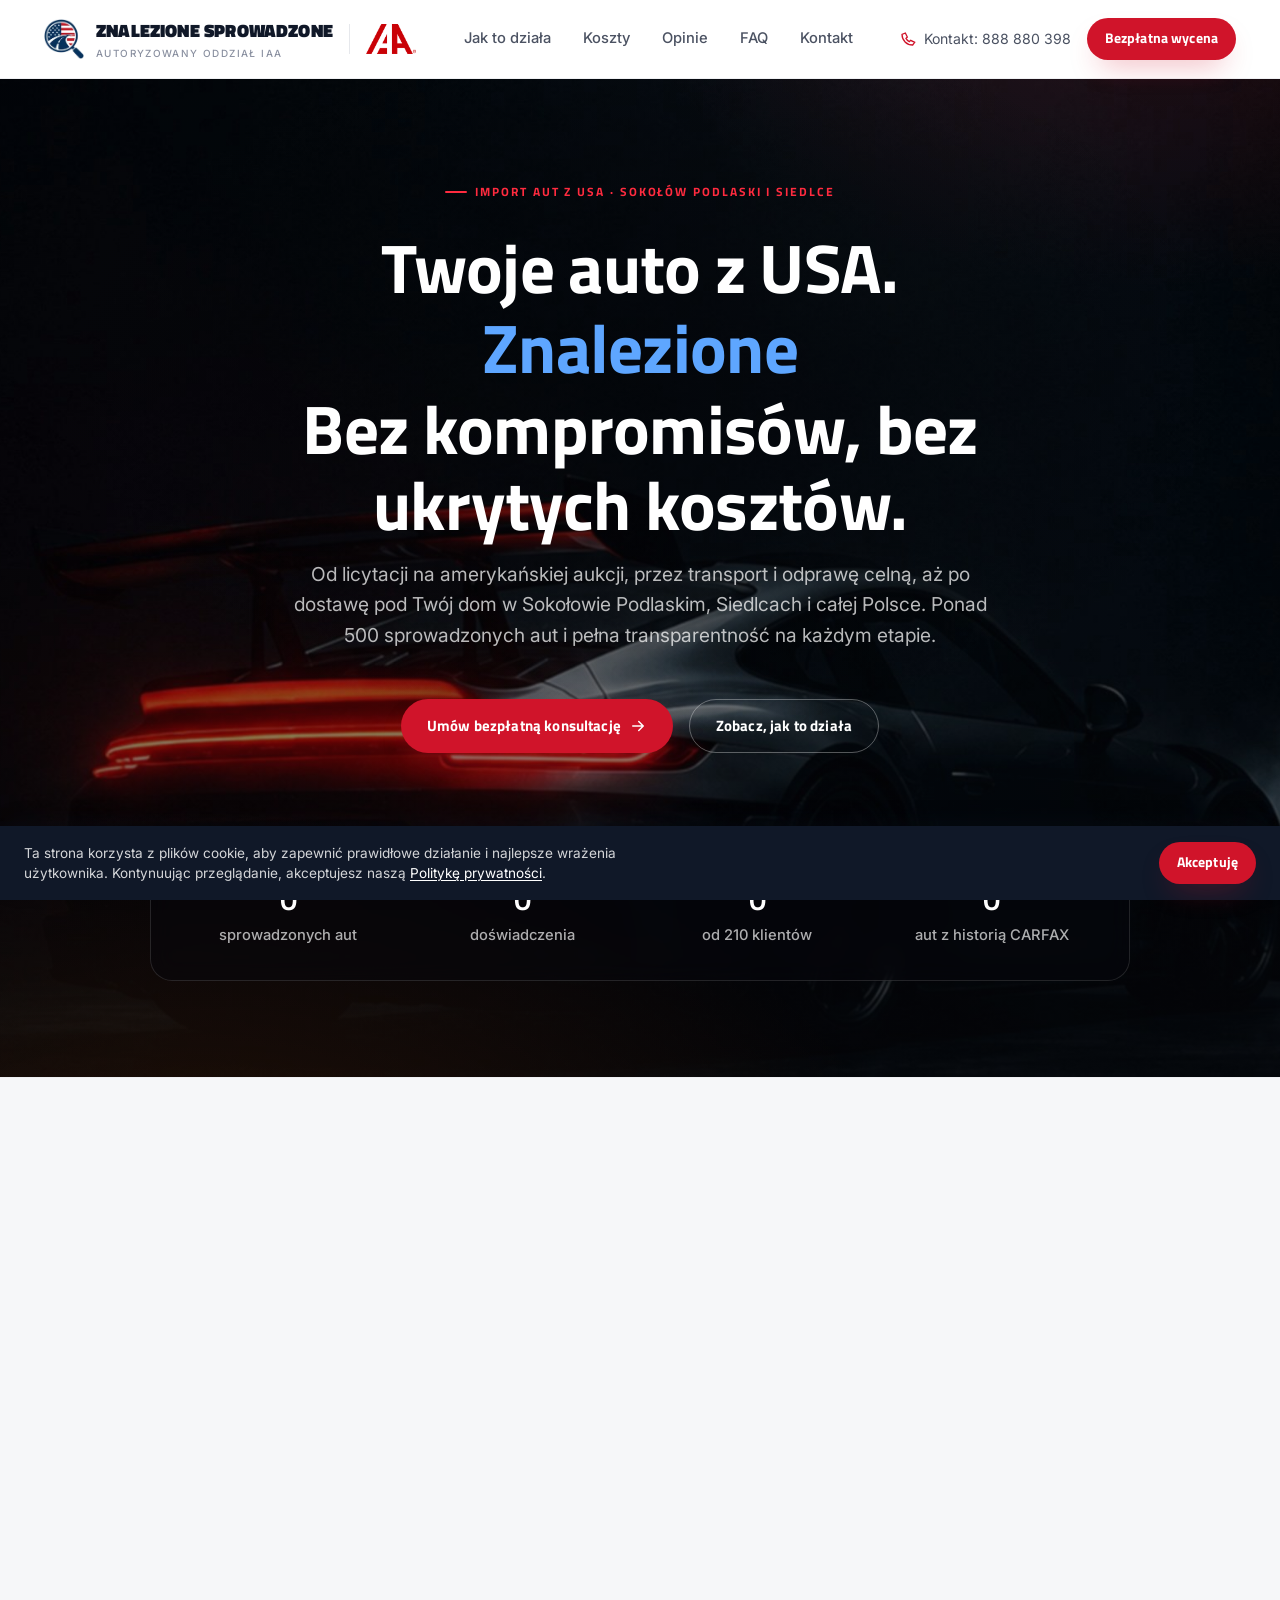
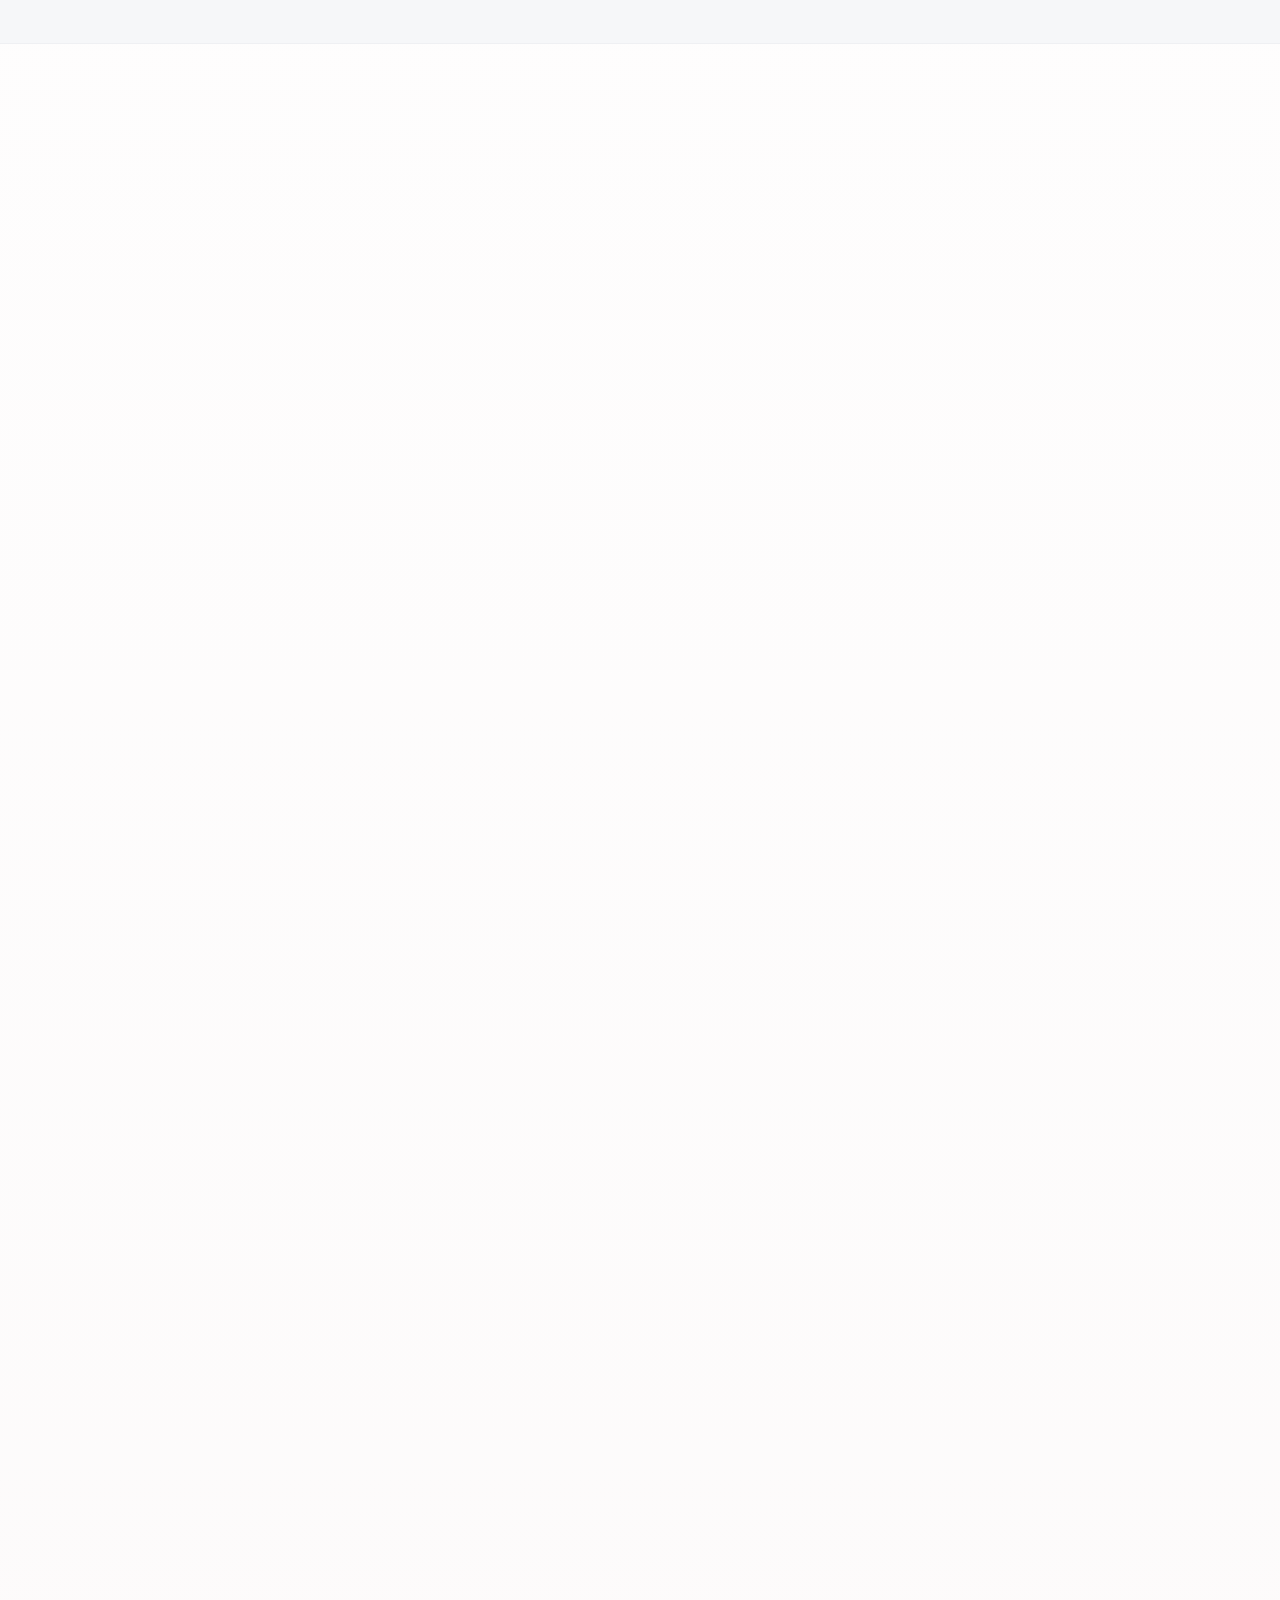
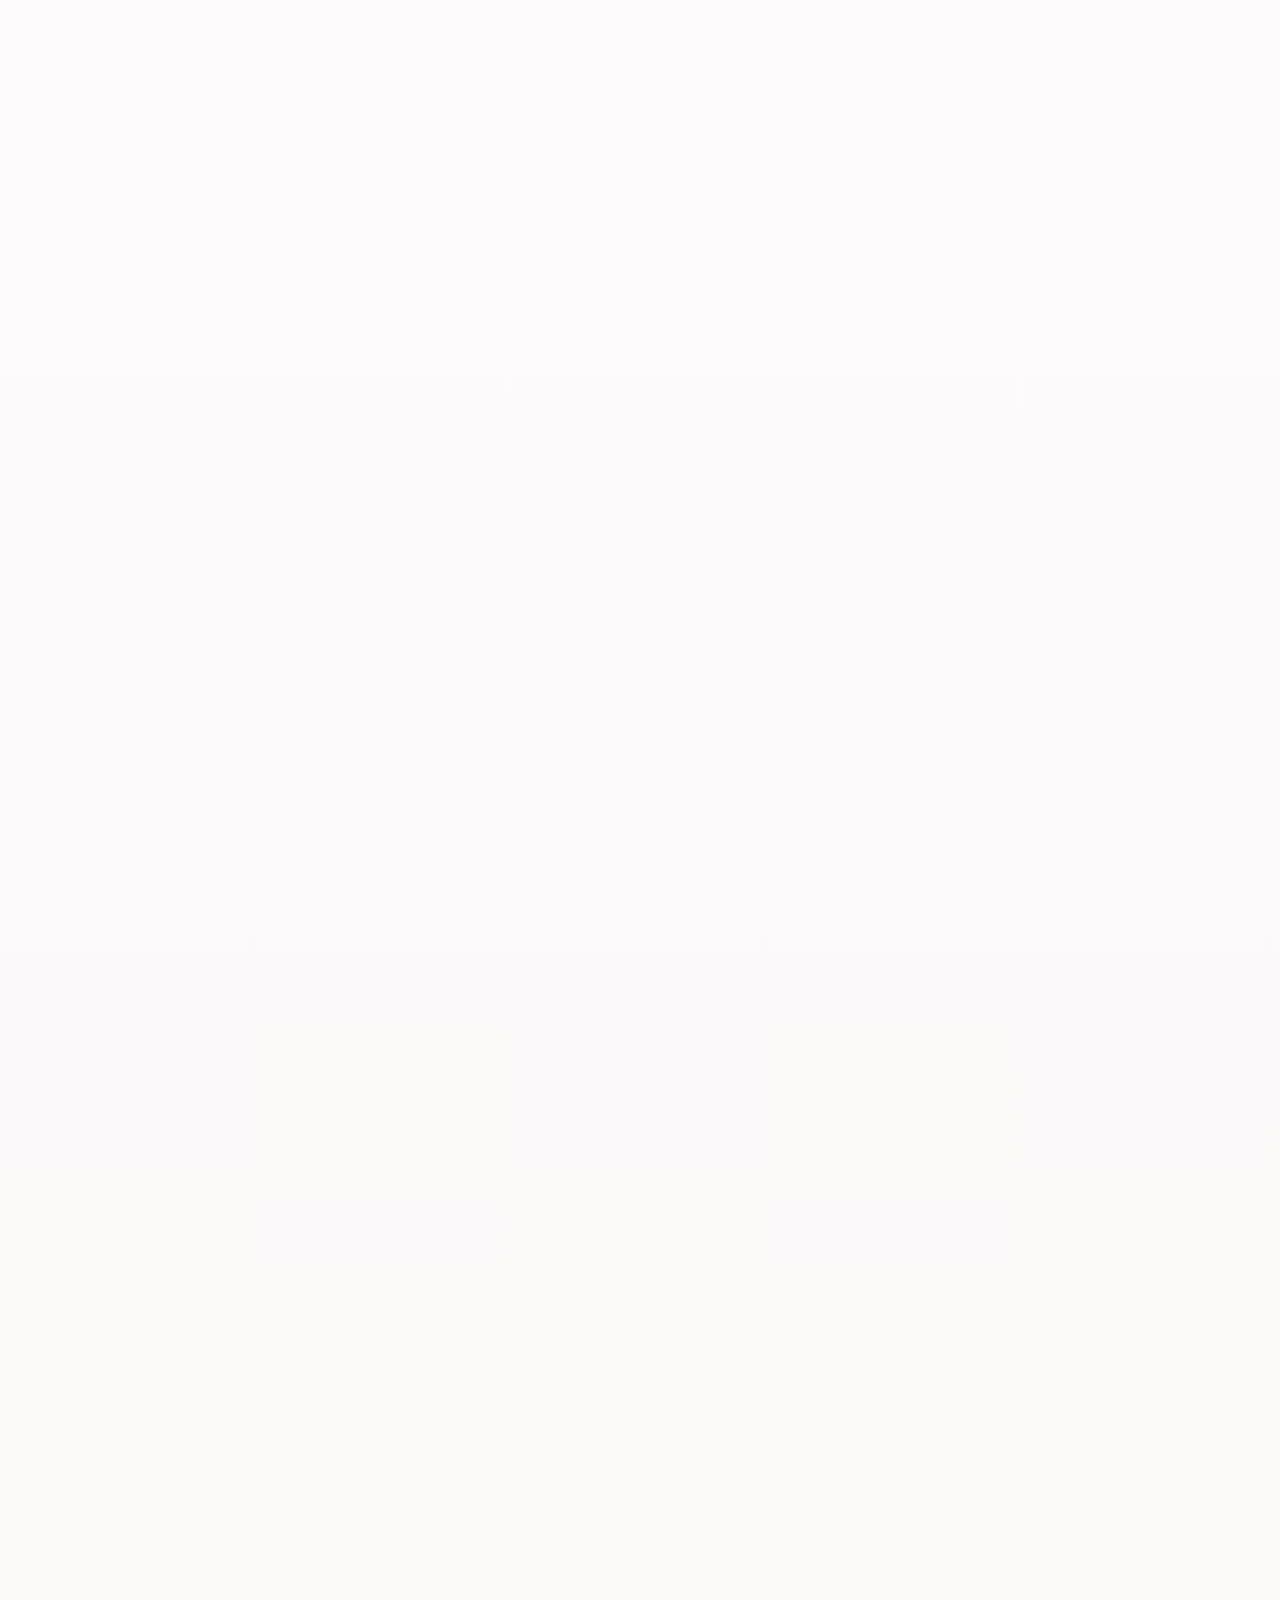
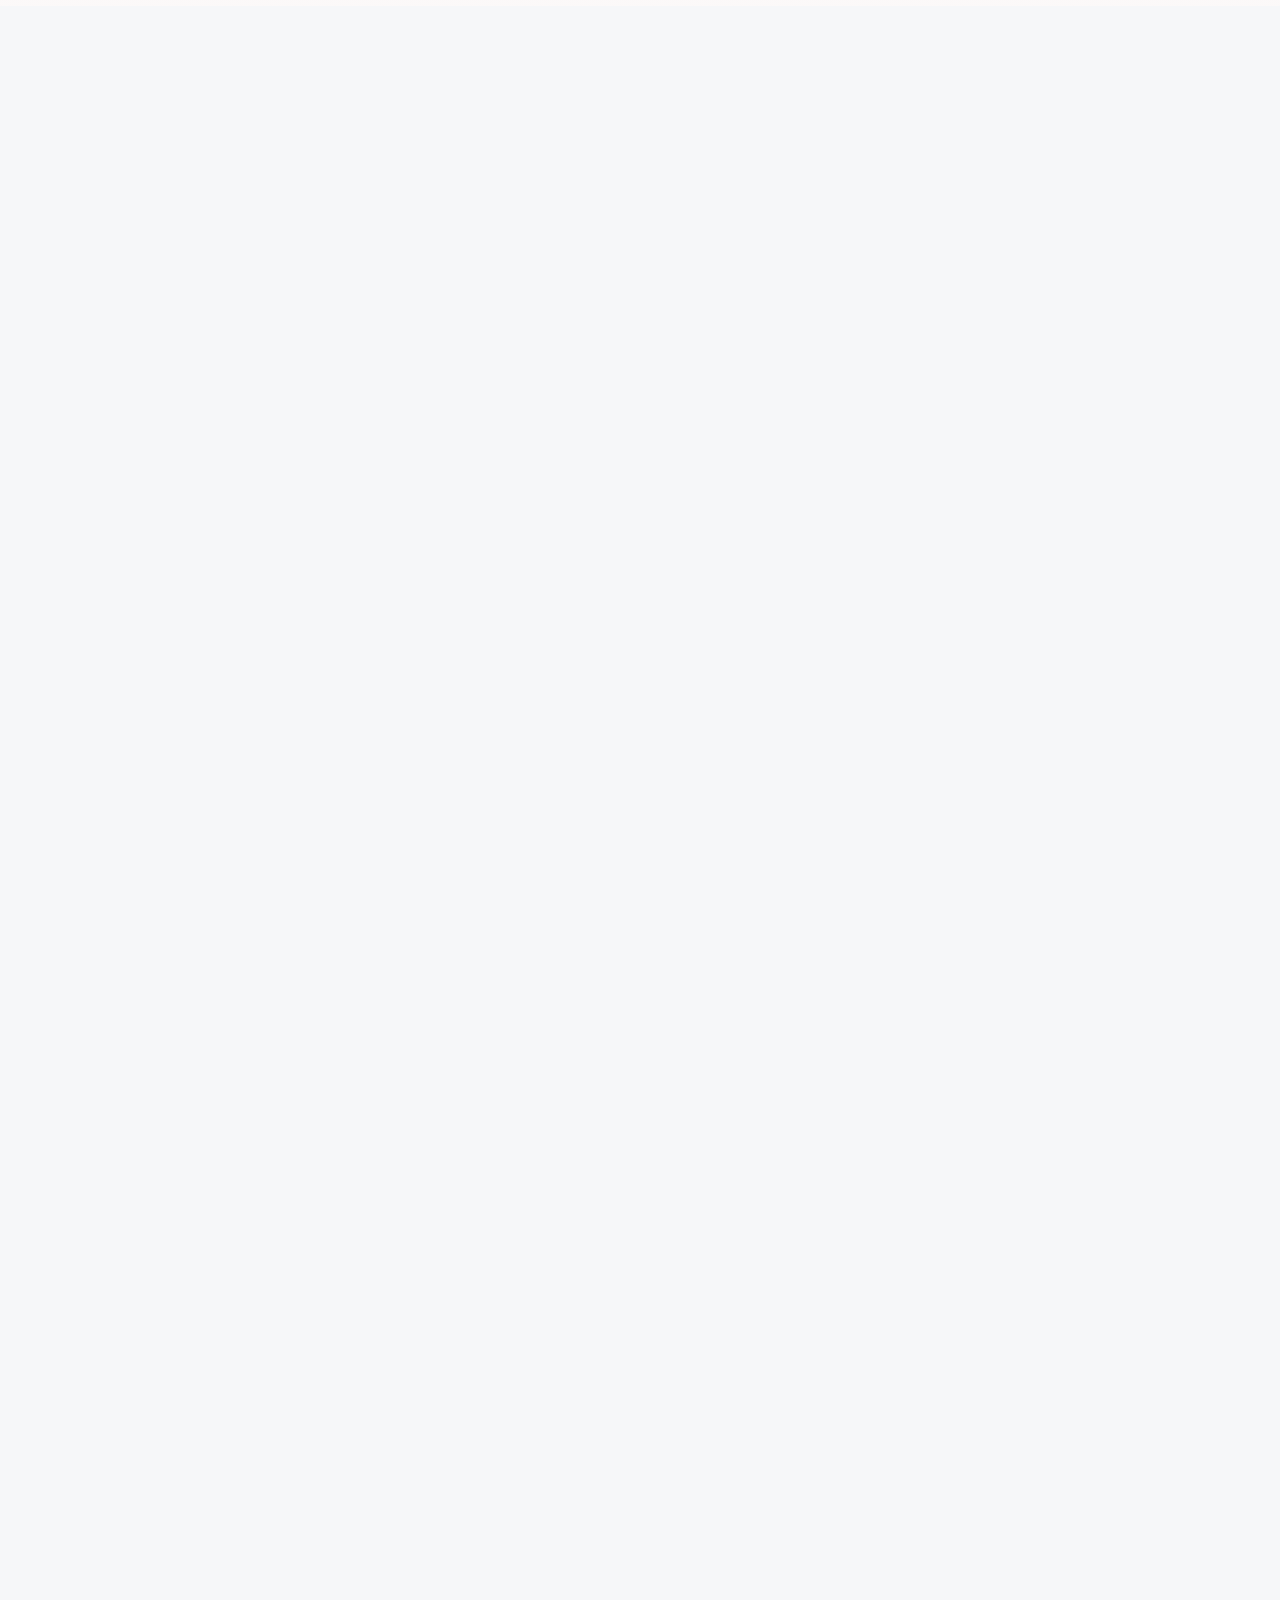
==== commit 00d02e7d: "Rework mobile hero layout and trim critical-path bytes The mobile hero was 1120px tall on a 844px vi" ====
--- a/index.html
+++ b/index.html
@@ -40,6 +40,1084 @@
 <link rel="preload" as="style" fetchpriority="low" href="https://fonts.googleapis.com/css2?family=Inter:wght@400;500;600;700&family=Titillium+Web:wght@600;700;900&display=swap">
 <link href="https://fonts.googleapis.com/css2?family=Inter:wght@400;500;600;700&family=Titillium+Web:wght@600;700;900&display=swap" rel="stylesheet" media="print" onload="this.media='all';this.onload=null;">
 <noscript><link href="https://fonts.googleapis.com/css2?family=Inter:wght@400;500;600;700&family=Titillium+Web:wght@600;700;900&display=swap" rel="stylesheet"></noscript>
+
+
+<style>
+:root{
+  --red:#d0142a;
+  --red-bright:#ff2b3f;
+  --red-deep:#9c0f20;
+  --red-tint:#fdeaec;
+  --ink:#101828;
+  --ink-soft:#4b5262;
+  --ink-faint:#8a90a0;
+  --paper:#ffffff;
+  --paper-alt:#f6f7f9;
+  --border:#e6e8ec;
+  --border-soft:#eff0f3;
+  --ok:#1f8a4c;
+  --ok-tint:#e7f6ec;
+  --danger:#b3131f;
+
+  --shadow-sm:0 1px 2px rgba(16,24,40,.06);
+  --shadow-md:0 8px 24px -8px rgba(16,24,40,.14);
+  --shadow-red:0 14px 30px -12px rgba(208,20,42,.4);
+
+  --radius-sm:8px; --radius-md:14px; --radius-lg:22px; --radius-pill:999px;
+
+  --space-1:4px; --space-2:8px; --space-3:12px; --space-4:16px;
+  --space-5:24px; --space-6:32px; --space-7:48px; --space-8:64px;
+  --space-9:96px; --space-10:128px;
+
+  --font-head:"Titillium Web", ui-sans-serif, system-ui, "Segoe UI", sans-serif;
+  --font-body:"Inter", ui-sans-serif, system-ui, "Segoe UI", sans-serif;
+
+  --fs-h1: clamp(2.5rem, 1.6rem + 3.6vw, 4.3rem);
+  --fs-h2: clamp(1.9rem, 1.5rem + 1.8vw, 2.8rem);
+  --fs-h3: clamp(1.2rem, 1.1rem + .6vw, 1.5rem);
+  --fs-lead: clamp(1.05rem, 1rem + .3vw, 1.2rem);
+
+  --container: 1240px;
+  --ease-out: cubic-bezier(.16,.8,.3,1);
+  --dur-fast: 180ms; --dur-med: 340ms; --dur-slow: 620ms;
+  color-scheme: light;
+}
+
+*, *::before, *::after{ box-sizing:border-box; }
+html{ -webkit-text-size-adjust:100%; scroll-behavior:smooth; }
+body{
+  margin:0; color:var(--ink);
+  background:linear-gradient(180deg, #ffffff 0%, #fbf8f8 45%, #ffffff 100%);
+  font-family:var(--font-body); font-size:1rem; line-height:1.6;
+  -webkit-font-smoothing:antialiased; text-rendering:optimizeLegibility;
+}
+img, svg{ display:block; max-width:100%; height:auto; }
+a{ color:inherit; text-decoration:none; }
+button{ font:inherit; color:inherit; background:none; border:0; cursor:pointer; }
+ul{ margin:0; padding:0; list-style:none; }
+h1,h2,h3,h4,p{ margin:0; }
+h1,h2,h3,h4{ font-family:var(--font-head); font-weight:700; letter-spacing:-.01em; line-height:1.1; }
+
+:focus-visible{ outline:2px solid var(--red); outline-offset:3px; border-radius:4px; }
+
+.skip-link{
+  position:absolute; left:var(--space-3); top:-60px;
+  background:var(--ink); color:#fff;
+  padding:var(--space-3) var(--space-4); border-radius:var(--radius-sm);
+  z-index:200; transition:top var(--dur-fast) var(--ease-out);
+}
+.skip-link:focus{ top:var(--space-3); }
+
+@media (prefers-reduced-motion: reduce){
+  html{ scroll-behavior:auto; }
+  *, *::before, *::after{
+    animation-duration:.001ms !important; animation-iteration-count:1 !important;
+    transition-duration:.001ms !important; scroll-behavior:auto !important;
+  }
+}
+
+.container{ width:100%; max-width:var(--container); margin-inline:auto; padding-inline:var(--space-5); }
+@media (max-width:640px){ .container{ padding-inline:var(--space-4); } }
+.section{ padding-block:var(--space-9); }
+@media (max-width:768px){ .section{ padding-block:var(--space-8); } }
+.section-head{ max-width:640px; margin-bottom:var(--space-7); }
+.section-head.center{ margin-inline:auto; text-align:center; }
+
+.eyebrow{
+  display:inline-flex; align-items:center; gap:var(--space-2);
+  font-family:var(--font-head); font-size:.75rem; font-weight:700;
+  letter-spacing:.16em; text-transform:uppercase; color:var(--red);
+  margin-bottom:var(--space-4);
+}
+.eyebrow::before{ content:""; width:22px; height:2px; background:var(--red); border-radius:2px; flex:none; }
+.eyebrow-short{ display:none; }
+@media (max-width:480px){
+  .eyebrow-full{ display:none; }
+  .eyebrow-short{ display:inline; }
+}
+@media (max-width:340px){
+  .hero .eyebrow{ font-size:.68rem; letter-spacing:.1em; }
+}
+
+.lead{ font-size:var(--fs-lead); color:var(--ink-soft); margin-top:var(--space-4); max-width:60ch; }
+.section-head.center .lead{ margin-inline:auto; }
+.h2{ font-size:var(--fs-h2); }
+.h3{ font-size:var(--fs-h3); }
+.visually-hidden{ position:absolute !important; width:1px; height:1px; padding:0; margin:-1px; overflow:hidden; clip:rect(0,0,0,0); white-space:nowrap; border:0; }
+
+/* Buttons */
+.btn{
+  display:inline-flex; align-items:center; justify-content:center; gap:var(--space-2);
+  padding:14px 26px; border-radius:var(--radius-pill);
+  font-family:var(--font-head); font-weight:700; font-size:.95rem; letter-spacing:.01em;
+  white-space:nowrap; min-height:48px;
+  transition:transform var(--dur-fast) var(--ease-out), box-shadow var(--dur-fast) var(--ease-out),
+    background-color var(--dur-fast) var(--ease-out), border-color var(--dur-fast) var(--ease-out), color var(--dur-fast) var(--ease-out);
+}
+.btn:active{ transform:translateY(1px) scale(.99); }
+.btn svg{ width:18px; height:18px; flex:none; }
+.btn-primary{ background:var(--red); color:#fff; box-shadow:var(--shadow-red); }
+.btn-primary:hover{ background:var(--red-deep); box-shadow:0 18px 36px -12px rgba(208,20,42,.55); }
+.btn-outline{ background:transparent; color:var(--ink); border:1.5px solid var(--border); }
+.btn-outline:hover{ border-color:var(--red); color:var(--red); }
+.btn-soft{ background:var(--paper-alt); color:var(--ink); border:1px solid var(--border); }
+.btn-soft:hover{ background:var(--border-soft); }
+.btn-block{ width:100%; }
+.btn-sm{ padding:10px 18px; min-height:40px; font-size:.85rem; }
+.btn-lg{ padding:17px 32px; min-height:56px; font-size:1.02rem; }
+
+/* Nav */
+.nav{
+  position:sticky; top:0; z-index:100; background:rgba(255,255,255,.88);
+  backdrop-filter:blur(14px) saturate(140%); -webkit-backdrop-filter:blur(14px) saturate(140%);
+  border-bottom:1px solid var(--border-soft);
+}
+.nav-inner{ display:flex; align-items:center; justify-content:space-between; gap:var(--space-5); height:78px; }
+.nav-brand-group{ display:flex; align-items:center; gap:var(--space-4); }
+@media (min-width:1141px){ .nav-brand-group{ flex:none; } }
+.brand{ display:flex; align-items:center; gap:var(--space-3); font-family:var(--font-head); font-weight:800; letter-spacing:.01em; font-size:1.15rem; text-transform:uppercase; color:var(--ink); }
+.brand-mark{ flex:none; width:40px; height:40px; object-fit:contain; }
+.brand small{ display:block; font-family:var(--font-body); font-weight:500; font-size:.62rem; letter-spacing:.14em; text-transform:uppercase; color:var(--ink-faint); }
+.brand-iaa-inline{ display:none; }
+.nav-iaa{ flex:none; display:flex; align-items:center; padding-left:var(--space-4); border-left:1px solid var(--border); }
+.nav-iaa-mark{ display:block; width:auto; height:30px; object-fit:contain; }
+@media (max-width:1140px){
+  .nav-iaa{ display:none; }
+  .brand-iaa-inline{ display:inline-block; margin-left:5px; vertical-align:middle; }
+  .brand-iaa-inline img{ display:block; width:auto; height:11px; object-fit:contain; }
+}
+
+.nav-links{ display:flex; align-items:center; gap:var(--space-6); }
+.nav-links a{ font-size:.92rem; font-weight:500; color:var(--ink-soft); position:relative; padding-block:6px; transition:color var(--dur-fast) var(--ease-out); }
+.nav-links a::after{ content:""; position:absolute; left:0; right:100%; bottom:0; height:2px; background:var(--red); transition:right var(--dur-med) var(--ease-out); }
+.nav-links a:hover{ color:var(--ink); }
+.nav-links a:hover::after{ right:0; }
+
+.nav-actions{ display:flex; align-items:center; gap:var(--space-4); }
+.nav-phone{ display:flex; align-items:center; gap:var(--space-2); font-size:.88rem; color:var(--ink-soft); }
+.nav-phone svg{ width:16px; height:16px; color:var(--red); }
+.nav-toggle{ display:none; align-items:center; justify-content:center; width:44px; height:44px; border-radius:var(--radius-sm); color:var(--ink); }
+.nav-toggle svg{ width:24px; height:24px; }
+@media (max-width:1140px){ .nav-links, .nav-phone{ display:none; } .nav-toggle{ display:inline-flex; } }
+@media (max-width:480px){
+  .brand{ font-size:.82rem; gap:var(--space-2); }
+  .brand-mark{ width:32px; height:32px; }
+  .brand small{ font-size:.52rem; letter-spacing:.08em; }
+  .brand-iaa-inline img{ height:9px; }
+  .nav-actions .btn-sm{ display:none; }
+}
+
+.mobile-menu{
+  position:fixed; inset:78px 0 0 0; z-index:99; background:var(--paper); color:var(--ink);
+  padding:var(--space-6) var(--space-5); transform:translateY(-8px); opacity:0; pointer-events:none;
+  transition:opacity var(--dur-med) var(--ease-out), transform var(--dur-med) var(--ease-out); overflow-y:auto;
+}
+.mobile-menu.is-open{ opacity:1; transform:translateY(0); pointer-events:auto; }
+.mobile-menu a{ display:block; font-size:1.35rem; font-family:var(--font-head); font-weight:700; padding-block:var(--space-3); border-bottom:1px solid var(--border); }
+.mobile-menu .nav-phone{ display:flex; margin-top:var(--space-6); font-size:1.05rem; color:var(--ink-soft); }
+.mobile-menu .btn{ margin-top:var(--space-5); }
+
+/* Hero */
+.hero{
+  position:relative; overflow:hidden; color:#fff;
+  padding-top:var(--space-9); padding-bottom:var(--space-9);
+  background:#06070b;
+}
+@media (max-width:640px){
+  .hero{ padding-top:var(--space-6); padding-bottom:var(--space-6); }
+  .hero h1{ font-size:clamp(1.85rem, 1.4rem + 3.4vw, 2.35rem); }
+  .hero h1 em{ display:block; margin-top:var(--space-3); font-size:.5em; font-weight:500; letter-spacing:0; color:rgba(255,255,255,.78); }
+  .hero .lead{ font-size:.92rem; margin-top:var(--space-3); }
+}
+.hero-photo{
+  position:absolute; inset:0; z-index:0; pointer-events:none;
+  background-image:url("assets/hero-porsche.jpg");
+  background-size:cover; background-position:center 58%; background-repeat:no-repeat;
+}
+@media (max-width:640px){ .hero-photo{ background-image:url("assets/hero-porsche-mobile.jpg"); } }
+.hero-dim{
+  position:absolute; inset:0; z-index:0; pointer-events:none;
+  background:
+    radial-gradient(820px 480px at 50% 30%, rgba(3,4,7,.6) 0%, rgba(3,4,7,.34) 48%, transparent 75%),
+    radial-gradient(1200px 700px at 15% 115%, rgba(255,106,0,.12), transparent 60%),
+    radial-gradient(900px 600px at 90% -15%, rgba(255,43,63,.14), transparent 60%),
+    linear-gradient(180deg, rgba(5,6,9,.28) 0%, rgba(5,6,9,.18) 38%, rgba(5,6,9,.68) 100%);
+}
+@media (max-width:640px){
+  .hero-photo{ background-position:center 52%; }
+  .hero-dim{ background:
+    radial-gradient(560px 420px at 50% 26%, rgba(3,4,7,.64) 0%, rgba(3,4,7,.36) 50%, transparent 78%),
+    radial-gradient(1200px 700px at 15% 115%, rgba(255,106,0,.12), transparent 60%),
+    radial-gradient(900px 600px at 90% -15%, rgba(255,43,63,.14), transparent 60%),
+    linear-gradient(180deg, rgba(5,6,9,.32) 0%, rgba(5,6,9,.22) 38%, rgba(5,6,9,.74) 100%);
+  }
+}
+
+.hero-inner{ position:relative; z-index:1; max-width:760px; margin-inline:auto; text-align:center; }
+.hero h1{ font-size:var(--fs-h1); margin-top:var(--space-3); }
+.hero h1 em{ font-style:normal; color:#fff; display:block; }
+.hero .eyebrow{ color:var(--red-bright); }
+.hero .eyebrow::before{ background:var(--red-bright); }
+
+.hero-rotator{ position:relative; display:block; height:1.15em; margin-block:.05em; overflow:hidden; }
+.hero-rotator-item{
+  position:absolute; inset:0; display:flex; align-items:center; justify-content:center;
+  font-style:normal; white-space:nowrap; opacity:0; transform:translateY(14%);
+  transition:opacity 1s ease-in-out, transform 1s ease-in-out;
+}
+.hero-rotator-item:nth-child(1){ color:#5ea6ff; }
+.hero-rotator-item:nth-child(2){ color:var(--red-bright); }
+.hero-rotator-item.is-active{ opacity:1; transform:translateY(0); }
+.hero-rotator-item.is-leaving{ opacity:0; transform:translateY(-14%); }
+.hero .lead{ color:rgba(255,255,255,.72); }
+.hero .btn-outline{ color:#fff; border-color:rgba(255,255,255,.32); }
+.hero .btn-outline:hover{ border-color:var(--red-bright); color:var(--red-bright); }
+.hero-ctas{ display:flex; justify-content:center; gap:var(--space-4); margin-top:var(--space-7); flex-wrap:wrap; }
+
+.hero-stats-wrap{ position:relative; z-index:1; margin-top:var(--space-9); }
+.hero-stats{
+  display:grid; grid-template-columns:repeat(4,1fr); gap:var(--space-5);
+  max-width:980px; margin-inline:auto; padding:var(--space-6) var(--space-6);
+  background:rgba(6,7,12,.5); backdrop-filter:blur(12px); -webkit-backdrop-filter:blur(12px);
+  border:1px solid rgba(255,255,255,.12); border-radius:var(--radius-lg);
+}
+.hero-stat{ text-align:center; min-width:0; }
+.hero-stat b{ display:block; font-family:var(--font-head); font-weight:600; font-size:clamp(1.5rem, 1.25rem + 1.1vw, 1.95rem); line-height:1.1; color:#fff; font-variant-numeric:tabular-nums; }
+.hero-stat > span{ display:block; font-size:.92rem; font-weight:500; color:rgba(255,255,255,.68); margin-top:var(--space-2); }
+@media (max-width:720px){
+  .hero-stats{ grid-template-columns:repeat(2,1fr); row-gap:var(--space-5); padding:var(--space-5) var(--space-4); background:rgba(6,7,12,.78); backdrop-filter:none; -webkit-backdrop-filter:none; }
+}
+@media (max-width:640px){
+  .hero-ctas{ flex-direction:column; align-items:stretch; gap:var(--space-3); margin-top:var(--space-6); }
+  .hero-ctas .btn{ width:100%; }
+  .hero-stats-wrap{ margin-top:var(--space-6); }
+  .hero-stat b{ font-size:1.6rem; }
+}
+@media (min-width:641px) and (max-width:768px){
+  .hero h1 em{ display:block; margin-top:var(--space-3); font-size:.58em; font-weight:500; color:rgba(255,255,255,.8); }
+  .hero-stats-wrap{ margin-top:var(--space-7); }
+}
+
+/* Trust strip */
+.trust-strip{ background:var(--paper-alt); border-block:1px solid var(--border-soft); }
+.trust-list{ display:flex; flex-wrap:wrap; gap:var(--space-6); justify-content:space-between; padding-block:var(--space-6); }
+.trust-item{ display:flex; align-items:center; gap:var(--space-3); flex:1 1 220px; }
+.trust-item svg{ width:26px; height:26px; color:var(--red); flex:none; }
+.trust-item span{ font-size:.88rem; color:var(--ink-soft); font-weight:500; }
+
+/* Card grid (reused for value props + cost breakdown) */
+.value-grid{ display:grid; grid-template-columns:repeat(4,1fr); gap:var(--space-5); }
+@media (max-width:960px){ .value-grid{ grid-template-columns:repeat(2,1fr); } }
+@media (max-width:560px){ .value-grid{ grid-template-columns:1fr; } }
+.value-card{ background:var(--paper); border:1px solid var(--border); border-radius:var(--radius-md); padding:var(--space-6); transition:transform var(--dur-med) var(--ease-out), box-shadow var(--dur-med) var(--ease-out), border-color var(--dur-med) var(--ease-out); }
+.value-card:hover{ transform:translateY(-4px); box-shadow:var(--shadow-md); border-color:var(--red); }
+.value-icon{ width:52px; height:52px; border-radius:var(--radius-sm); background:var(--red-tint); display:flex; align-items:center; justify-content:center; margin-bottom:var(--space-5); }
+.value-icon svg{ width:26px; height:26px; color:var(--red-deep); }
+.value-card h3{ font-size:1.05rem; margin-bottom:var(--space-2); }
+.value-card p{ font-size:.92rem; color:var(--ink-soft); }
+.cost-note{ text-align:center; max-width:60ch; margin:var(--space-7) auto 0; color:var(--ink-soft); font-size:.95rem; }
+
+.cost-list{ max-width:720px; margin-inline:auto; border-top:1px solid var(--border); }
+.cost-item{ display:flex; align-items:flex-start; gap:var(--space-5); padding-block:var(--space-6); border-bottom:1px solid var(--border); }
+.cost-item .value-icon{ margin-bottom:0; }
+.cost-item h3{ font-size:1.05rem; margin-bottom:var(--space-2); }
+.cost-item p{ font-size:.92rem; color:var(--ink-soft); }
+@media (max-width:560px){ .cost-item{ gap:var(--space-4); } }
+
+/* Process */
+.process{ background:var(--paper-alt); }
+.process-grid{ position:relative; display:grid; grid-template-columns:repeat(4,1fr); gap:var(--space-5); }
+.process-grid::before{ content:""; position:absolute; top:34px; left:calc(12.5% + 4px); right:calc(12.5% + 4px); height:1px; background:linear-gradient(90deg,transparent,var(--border) 15%,var(--border) 85%,transparent); }
+@media (max-width:900px){ .process-grid{ grid-template-columns:1fr; gap:var(--space-6); } .process-grid::before{ display:none; } }
+.step-num{ width:68px; height:68px; border-radius:50%; background:var(--paper); border:1.5px solid var(--red); display:flex; align-items:center; justify-content:center; margin-bottom:var(--space-5); font-family:var(--font-head); font-weight:800; font-size:1.3rem; color:var(--red); position:relative; z-index:1; box-shadow:var(--shadow-sm); }
+.process-step h3{ margin-bottom:var(--space-2); font-size:1.1rem; }
+.process-step p{ color:var(--ink-soft); font-size:.92rem; }
+
+/* Testimonials */
+.testi-head{ display:flex; align-items:flex-end; justify-content:space-between; gap:var(--space-5); margin-bottom:var(--space-7); }
+.testi-controls{ display:flex; gap:var(--space-2); flex:none; }
+.testi-btn{ width:46px; height:46px; border-radius:50%; border:1.5px solid var(--border); display:flex; align-items:center; justify-content:center; transition:all var(--dur-fast) var(--ease-out); }
+.testi-btn:hover{ background:var(--red); border-color:var(--red); color:#fff; }
+.testi-btn svg{ width:18px; height:18px; }
+.testi-track{ display:flex; gap:var(--space-5); overflow-x:auto; scroll-snap-type:x mandatory; padding-bottom:var(--space-3); scrollbar-width:none; }
+.testi-track::-webkit-scrollbar{ display:none; }
+.testi-card{ scroll-snap-align:start; flex:0 0 min(380px,86vw); background:var(--paper); border:1px solid var(--border); border-radius:var(--radius-md); padding:var(--space-6); display:flex; flex-direction:column; }
+.stars{ display:flex; gap:3px; color:var(--red); margin-bottom:var(--space-4); }
+.testi-card p{ color:var(--ink-soft); font-size:.95rem; flex:1; }
+.testi-person{ margin-top:var(--space-5); padding-top:var(--space-4); border-top:1px solid var(--border-soft); }
+.testi-person b{ display:block; font-size:.92rem; }
+.testi-person span{ display:block; font-size:.8rem; color:var(--ink-faint); margin-top:2px; }
+
+/* FAQ */
+.faq-list{ max-width:820px; margin-inline:auto; }
+.faq-item{ border-bottom:1px solid var(--border); }
+.faq-q{ width:100%; display:flex; align-items:center; justify-content:space-between; gap:var(--space-4); padding-block:var(--space-5); text-align:left; font-family:var(--font-head); font-size:1.05rem; font-weight:700; }
+.faq-q .plus{ width:32px; height:32px; border-radius:50%; border:1.5px solid var(--border); flex:none; display:flex; align-items:center; justify-content:center; transition:transform var(--dur-med) var(--ease-out), border-color var(--dur-fast) var(--ease-out); }
+.faq-q[aria-expanded="true"] .plus{ transform:rotate(45deg); border-color:var(--red); color:var(--red); }
+.faq-q .plus svg{ width:16px; height:16px; }
+.faq-panel{ display:grid; grid-template-rows:0fr; transition:grid-template-rows var(--dur-med) var(--ease-out); }
+.faq-item[data-open="true"] .faq-panel{ grid-template-rows:1fr; }
+.faq-panel-inner{ overflow:hidden; }
+.faq-panel p{ color:var(--ink-soft); padding-bottom:var(--space-5); max-width:70ch; font-size:.95rem; }
+
+/* Contact */
+.contact{ background:var(--paper-alt); }
+.contact-ctas{ display:flex; justify-content:center; align-items:stretch; gap:var(--space-4); flex-wrap:wrap; margin-top:var(--space-7); }
+.contact-ctas .btn{ flex:1 1 240px; max-width:320px; }
+@media (max-width:480px){ .contact-ctas .btn{ flex-basis:100%; } }
+.contact-methods{ margin-top:var(--space-8); display:grid; grid-template-columns:repeat(3,1fr); gap:var(--space-5); min-width:0; }
+@media (max-width:820px){ .contact-methods{ grid-template-columns:1fr; max-width:420px; margin-inline:auto; } }
+.contact-method{ min-width:0; background:var(--paper); border:1px solid var(--border); border-radius:var(--radius-md); padding:var(--space-6); display:flex; flex-direction:column; align-items:center; text-align:center; gap:var(--space-3); }
+.contact-method .icon{ width:52px; height:52px; border-radius:50%; background:var(--red-tint); display:flex; align-items:center; justify-content:center; }
+.contact-method .icon svg{ width:22px; height:22px; color:var(--red-deep); }
+.contact-method b{ font-size:1rem; overflow-wrap:anywhere; }
+.contact-method span{ display:block; font-size:.85rem; color:var(--ink-faint); margin-top:2px; }
+
+/* Footer */
+.footer{ background:var(--paper-alt); color:var(--ink-soft); padding-block:var(--space-8) var(--space-6); border-top:1px solid var(--border-soft); }
+.footer-grid{ display:grid; grid-template-columns:1.4fr 1fr 1fr 1fr; gap:var(--space-7); }
+@media (max-width:768px){ .footer-grid{ grid-template-columns:1fr 1fr; } }
+@media (max-width:480px){ .footer-grid{ grid-template-columns:1fr; } }
+.footer-brand{ color:var(--ink); }
+.footer-brand p{ margin-top:var(--space-4); font-size:.88rem; max-width:32ch; color:var(--ink-soft); }
+.footer-authorized{ display:inline-flex; align-items:center; gap:8px; margin-top:var(--space-3) !important; padding:6px 14px 6px 8px; border-radius:var(--radius-pill); background:var(--red-tint); color:var(--red-deep); font-size:.78rem; font-weight:600; max-width:none !important; }
+.footer-iaa-mark{ display:block; width:auto; height:20px; object-fit:contain; }
+.footer h3{ color:var(--ink); font-size:.85rem; font-weight:700; letter-spacing:.06em; text-transform:uppercase; margin-bottom:var(--space-4); }
+.footer ul li{ margin-bottom:var(--space-3); }
+.footer a{ font-size:.9rem; transition:color var(--dur-fast) var(--ease-out); }
+.footer a:hover{ color:var(--red); }
+.footer-social{ display:flex; gap:var(--space-3); margin-top:var(--space-5); }
+.footer-social a{ width:46px; height:46px; border-radius:50%; border:1.5px solid var(--border); display:flex; align-items:center; justify-content:center; color:var(--ink); background:var(--paper); transition:all var(--dur-fast) var(--ease-out); }
+.footer-social a:hover{ background:var(--red); border-color:var(--red); color:#fff; transform:translateY(-2px); box-shadow:var(--shadow-red); }
+.footer-social svg{ width:20px; height:20px; }
+.footer-bottom{ margin-top:var(--space-8); padding-top:var(--space-6); border-top:1px solid var(--border); display:flex; justify-content:space-between; gap:var(--space-4); flex-wrap:wrap; font-size:.8rem; }
+
+/* Mobile sticky CTA */
+.mobile-cta{ position:fixed; left:0; right:0; bottom:0; z-index:90; display:none; background:#fff; padding:var(--space-3) var(--space-4) calc(var(--space-3) + env(safe-area-inset-bottom)); gap:var(--space-3); border-top:1px solid var(--border); }
+@media (max-width:768px){ .mobile-cta{ display:flex; } body{ padding-bottom:76px; } }
+.mobile-cta a{ flex:1; min-width:0; padding-inline:var(--space-3); }
+@media (max-width:380px){ .mobile-cta a{ font-size:.86rem; padding-inline:10px; } }
+@media (max-width:340px){ .mobile-cta a{ font-size:.78rem; padding-inline:6px; gap:6px; } }
+
+/* Cookie consent banner */
+.cookie-banner{
+  position:fixed; left:0; right:0; bottom:0; z-index:110;
+  background:var(--ink); color:#fff; padding:var(--space-4) var(--space-5);
+  transform:translateY(110%); transition:transform var(--dur-med) var(--ease-out);
+  box-shadow:0 -8px 24px -8px rgba(16,24,40,.25);
+}
+.cookie-banner.is-visible{ transform:translateY(0); }
+.cookie-banner.is-dismissed{ pointer-events:none; }
+.cookie-banner-inner{ max-width:var(--container); margin-inline:auto; display:flex; align-items:center; justify-content:space-between; gap:var(--space-5); flex-wrap:wrap; }
+.cookie-banner p{ margin:0; font-size:.85rem; line-height:1.5; color:rgba(255,255,255,.82); max-width:70ch; }
+.cookie-banner a{ color:#fff; text-decoration:underline; text-underline-offset:2px; }
+.cookie-banner-actions{ flex:none; display:flex; gap:var(--space-3); }
+@media (max-width:768px){ .cookie-banner{ bottom:76px; } }
+@media (max-width:560px){ .cookie-banner-inner{ flex-direction:column; align-items:stretch; } .cookie-banner-actions{ justify-content:stretch; } .cookie-banner-actions .btn{ flex:1; } }
+
+/* Reveal */
+.reveal{ opacity:0; transform:translateY(18px); transition:opacity var(--dur-slow) var(--ease-out), transform var(--dur-slow) var(--ease-out); }
+.reveal.is-visible{ opacity:1; transform:translateY(0); }
+.reveal-stagger > *{ transition-delay:calc(var(--i,0) * 70ms); }
+@media (prefers-reduced-motion: reduce){ .reveal{ opacity:1; transform:none; } }
+
+/* Defer offscreen rendering to speed up initial mobile paint */
+.trust-strip, #dlaczego, #jak-to-dziala, #koszty, #opinie, #faq, #kontakt, .footer{ content-visibility:auto; }
+.trust-strip{ contain-intrinsic-size:auto 112px; }
+#dlaczego{ contain-intrinsic-size:auto 844px; }
+#jak-to-dziala{ contain-intrinsic-size:auto 647px; }
+#koszty{ contain-intrinsic-size:auto 1452px; }
+#opinie{ contain-intrinsic-size:auto 710px; }
+#faq{ contain-intrinsic-size:auto 1013px; }
+#kontakt{ contain-intrinsic-size:auto 792px; }
+.footer{ contain-intrinsic-size:auto 500px; }
+@media (max-width:640px){
+  .trust-strip{ contain-intrinsic-size:auto 286px; }
+  #dlaczego{ contain-intrinsic-size:auto 1584px; }
+  #jak-to-dziala{ contain-intrinsic-size:auto 1282px; }
+  #koszty{ contain-intrinsic-size:auto 1553px; }
+  #opinie{ contain-intrinsic-size:auto 708px; }
+  #faq{ contain-intrinsic-size:auto 1159px; }
+  #kontakt{ contain-intrinsic-size:auto 1259px; }
+  .footer{ contain-intrinsic-size:auto 1125px; }
+}
+</style>
+<noscript><style>.reveal{opacity:1 !important;transform:none !important;}.mobile-menu{display:none !important;}</style></noscript>
+</head>
+<body>
+<a class="skip-link" href="#main">Przejdź do treści</a>
+
+<header class="nav">
+  <div class="container nav-inner">
+    <div class="nav-brand-group">
+      <a class="brand" href="#hero">
+        <picture>
+          <source srcset="assets/logo-icon.webp" type="image/webp">
+          <img src="assets/logo-icon.png" alt="" width="40" height="40" class="brand-mark">
+        </picture>
+        <span>Znalezione Sprowadzone<small>Autoryzowany oddział IAA<picture class="brand-iaa-inline"><source srcset="assets/iaa-logo.webp" type="image/webp"><img src="assets/iaa-logo.png" alt="" width="161" height="96"></picture></small></span>
+      </a>
+      <span class="nav-iaa" aria-hidden="true">
+        <picture>
+          <source srcset="assets/iaa-logo.webp" type="image/webp">
+          <img src="assets/iaa-logo.png" alt="" width="161" height="96" class="nav-iaa-mark">
+        </picture>
+      </span>
+    </div>
+
+    <nav class="nav-links" aria-label="Menu główne">
+      <a href="#jak-to-dziala">Jak to działa</a>
+      <a href="#koszty">Koszty</a>
+      <a href="#opinie">Opinie</a>
+      <a href="#faq">FAQ</a>
+      <a href="#kontakt">Kontakt</a>
+    </nav>
+
+    <div class="nav-actions">
+      <a class="nav-phone" href="tel:+48888880398">
+        <svg viewBox="0 0 24 24" fill="none" stroke="currentColor" stroke-width="2" aria-hidden="true"><path d="M3 5c0 9 7 16 16 16l3-4-6-3-2 2c-2-1-4-3-5-5l2-2-3-6-5 2z"/></svg>
+        Kontakt: 888 880 398
+      </a>
+      <a class="btn btn-primary btn-sm" href="#kontakt">Bezpłatna wycena</a>
+      <button class="nav-toggle" type="button" aria-label="Otwórz menu" aria-expanded="false" aria-controls="mobile-menu">
+        <svg viewBox="0 0 24 24" fill="none" stroke="currentColor" stroke-width="2" aria-hidden="true"><path d="M4 7h16M4 12h16M4 17h16" stroke-linecap="round"/></svg>
+      </button>
+    </div>
+  </div>
+</header>
+
+<div class="mobile-menu" id="mobile-menu">
+  <a href="#jak-to-dziala">Jak to działa</a>
+  <a href="#koszty">Koszty</a>
+  <a href="#opinie">Opinie</a>
+  <a href="#faq">FAQ</a>
+  <a href="#kontakt">Kontakt</a>
+  <a class="nav-phone" href="tel:+48888880398">
+    <svg viewBox="0 0 24 24" fill="none" stroke="currentColor" stroke-width="2" aria-hidden="true"><path d="M3 5c0 9 7 16 16 16l3-4-6-3-2 2c-2-1-4-3-5-5l2-2-3-6-5 2z"/></svg>
+    Kontakt: 888 880 398
+  </a>
+  <a class="btn btn-primary btn-block" href="#kontakt">Bezpłatna wycena</a>
+</div>
+
+<main id="main">
+
+  <!-- ============ HERO ============ -->
+  <section class="hero" id="hero">
+    <div class="hero-photo" aria-hidden="true"></div>
+    <div class="hero-dim" aria-hidden="true"></div>
+
+    <div class="container hero-inner">
+      <p class="eyebrow">
+        <span class="eyebrow-full">Import aut z USA · Sokołów Podlaski i Siedlce</span>
+        <span class="eyebrow-short">Sokołów Podlaski · Siedlce</span>
+      </p>
+      <h1>Twoje auto z&nbsp;USA.
+        <span class="hero-rotator" aria-hidden="true">
+          <span class="hero-rotator-item is-active">Znalezione</span>
+          <span class="hero-rotator-item">Sprowadzone</span>
+        </span>
+        <span class="visually-hidden">Znalezione, sprowadzone.</span>
+        <em>Bez kompromisów, bez ukrytych kosztów.</em>
+      </h1>
+      <p class="lead">Od licytacji na amerykańskiej aukcji, przez transport i odprawę celną, aż po dostawę pod Twój dom w Sokołowie Podlaskim, Siedlcach i całej Polsce. Ponad 500 sprowadzonych aut i pełna transparentność na każdym etapie.</p>
+      <div class="hero-ctas">
+        <a class="btn btn-primary" href="#kontakt">
+          Umów bezpłatną konsultację
+          <svg viewBox="0 0 24 24" fill="none" stroke="currentColor" stroke-width="2" aria-hidden="true"><path d="M5 12h14M13 6l6 6-6 6" stroke-linecap="round" stroke-linejoin="round"/></svg>
+        </a>
+        <a class="btn btn-outline" href="#jak-to-dziala">Zobacz, jak to działa</a>
+      </div>
+    </div>
+
+    <div class="container hero-stats-wrap">
+      <div class="hero-stats">
+        <div class="hero-stat">
+          <b><span class="count-up" data-target="500" data-suffix="+">0</span></b>
+          <span>sprowadzonych aut</span>
+        </div>
+        <div class="hero-stat">
+          <b><span class="count-up" data-target="12" data-suffix=" lat">0</span></b>
+          <span>doświadczenia</span>
+        </div>
+        <div class="hero-stat">
+          <b><span class="count-up" data-target="4.9" data-decimals="1" data-suffix="/5">0</span></b>
+          <span>od 210 klientów</span>
+        </div>
+        <div class="hero-stat">
+          <b><span class="count-up" data-target="100" data-suffix="%">0</span></b>
+          <span>aut z historią CARFAX</span>
+        </div>
+      </div>
+    </div>
+  </section>
+
+  <!-- ============ TRUST STRIP ============ -->
+  <section class="trust-strip">
+    <div class="container trust-list">
+      <div class="trust-item">
+        <svg viewBox="0 0 24 24" fill="none" stroke="currentColor" stroke-width="1.8" aria-hidden="true"><path d="M12 3l7 3v6c0 5-3 8-7 9-4-1-7-4-7-9V6l7-3z"/></svg>
+        <span>Ubezpieczony transport na każdym etapie</span>
+      </div>
+      <div class="trust-item">
+        <svg viewBox="0 0 24 24" fill="none" stroke="currentColor" stroke-width="1.8" aria-hidden="true"><path d="M9 12l2 2 4-4M4 6h16v9a2 2 0 0 1-2 2H6a2 2 0 0 1-2-2V6z"/></svg>
+        <span>Zweryfikowana historia CARFAX na każde auto</span>
+      </div>
+      <div class="trust-item">
+        <svg viewBox="0 0 24 24" fill="none" stroke="currentColor" stroke-width="1.8" aria-hidden="true"><path d="M6 3h9l3 3v15H6V3z"/><path d="M9 9h6M9 13h6M9 17h3"/></svg>
+        <span>Umowa i faktura na każdym etapie transakcji</span>
+      </div>
+      <div class="trust-item">
+        <svg viewBox="0 0 24 24" fill="none" stroke="currentColor" stroke-width="1.8" aria-hidden="true"><path d="M12 8v5l3 3"/><circle cx="12" cy="12" r="9"/></svg>
+        <span>Wsparcie i statusy 7 dni w tygodniu</span>
+      </div>
+    </div>
+  </section>
+
+  <!-- ============ DLACZEGO WARTO ============ -->
+  <section class="section" id="dlaczego">
+    <div class="container">
+      <div class="section-head center reveal">
+        <p class="eyebrow">Dlaczego warto</p>
+        <h2 class="h2">Opłacalność, którą widać w kosztorysie — nie tylko w reklamie</h2>
+        <p class="lead">Import auta z USA potrafi być tańszy niż zakup podobnego modelu w Polsce — pod warunkiem, że ktoś zna aukcje, przewiduje koszty i nie ukrywa żadnej pozycji w rozliczeniu.</p>
+      </div>
+
+      <div class="value-grid reveal-stagger">
+        <div class="value-card reveal">
+          <div class="value-icon">
+            <svg viewBox="0 0 24 24" fill="none" stroke="currentColor" stroke-width="1.8" aria-hidden="true"><path d="M9 12l2 2 4-4M4 6h16v9a2 2 0 0 1-2 2H6a2 2 0 0 1-2-2V6z"/></svg>
+          </div>
+          <h3>Pełna historia CARFAX</h3>
+          <p>Każde auto sprawdzamy pod kątem szkód, przebiegu i historii serwisowej, zanim zaproponujemy je do licytacji.</p>
+        </div>
+        <div class="value-card reveal">
+          <div class="value-icon">
+            <svg viewBox="0 0 24 24" fill="none" stroke="currentColor" stroke-width="1.8" aria-hidden="true"><path d="M6 3h9l3 3v15H6V3z"/><path d="M9 9h6M9 13h6M9 17h3"/></svg>
+          </div>
+          <h3>Transparentne koszty</h3>
+          <p>Kosztorys na piśmie przed zakupem — cena auta, transport, cło, akcyza, VAT i nasza prowizja. Żadnych niespodzianek.</p>
+        </div>
+        <div class="value-card reveal">
+          <div class="value-icon">
+            <svg viewBox="0 0 24 24" fill="none" stroke="currentColor" stroke-width="1.8" aria-hidden="true"><path d="M4 13l2-6a2 2 0 0 1 2-1h8a2 2 0 0 1 2 1l2 6"/><rect x="3" y="13" width="18" height="6" rx="2"/><circle cx="8" cy="19" r="1.4"/><circle cx="16" cy="19" r="1.4"/></svg>
+          </div>
+          <h3>Rzeczoznawcy przed licytacją</h3>
+          <p>Zanim wystartujemy w licytacji, nasz zespół ocenia realny stan techniczny i szacowany koszt ewentualnej naprawy.</p>
+        </div>
+        <div class="value-card reveal">
+          <div class="value-icon">
+            <svg viewBox="0 0 24 24" fill="none" stroke="currentColor" stroke-width="1.8" aria-hidden="true"><path d="M12 3l7 3v6c0 5-3 8-7 9-4-1-7-4-7-9V6l7-3z"/></svg>
+          </div>
+          <h3>Ubezpieczenie i odprawa</h3>
+          <p>Transport oceaniczny jest ubezpieczony, a odprawę celno-skarbową prowadzimy od A do Z — Ty nie chodzisz po urzędach.</p>
+        </div>
+      </div>
+    </div>
+  </section>
+
+  <!-- ============ JAK TO DZIAŁA ============ -->
+  <section class="section process" id="jak-to-dziala">
+    <div class="container">
+      <div class="section-head center reveal">
+        <p class="eyebrow">Proces w 4 krokach</p>
+        <h2 class="h2">Jak to działa</h2>
+        <p class="lead">Od pierwszej rozmowy do kluczyków w Twojej dłoni — prowadzimy Cię przez każdy etap i informujemy o statusie na bieżąco.</p>
+      </div>
+
+      <div class="process-grid">
+        <div class="process-step reveal">
+          <div class="step-num">01</div>
+          <h3>Określenie wymagań</h3>
+          <p>Mówisz nam, jakiego auta szukasz — marka, model, budżet, przebieg. Przygotowujemy listę realnych ofert z amerykańskich aukcji wraz z pełną historią pojazdu.</p>
+        </div>
+        <div class="process-step reveal">
+          <div class="step-num">02</div>
+          <h3>Licytacja i zakup</h3>
+          <p>Licytujemy w Twoim imieniu, pilnując ustalonego budżetu. Płacisz dopiero, gdy wygramy licytację — żadnych zaliczek „na może się uda”.</p>
+        </div>
+        <div class="process-step reveal">
+          <div class="step-num">03</div>
+          <h3>Transport i odprawa</h3>
+          <p>Auto trafia do portu, przepływa przez Atlantyk i przechodzi pełną odprawę celno-skarbową w Polsce. Na bieżąco widzisz status przesyłki.</p>
+        </div>
+        <div class="process-step reveal">
+          <div class="step-num">04</div>
+          <h3>Dostawa pod dom / pod klucz</h3>
+          <p>Auto trafia zarejestrowane i gotowe do jazdy pod Twój adres — albo odbierasz je osobiście w naszej siedzibie w Sokołowie Podlaskim.</p>
+        </div>
+      </div>
+    </div>
+  </section>
+
+  <!-- ============ STRUKTURA KOSZTÓW ============ -->
+  <section class="section" id="koszty">
+    <div class="container">
+      <div class="section-head center reveal">
+        <p class="eyebrow">Struktura kosztów</p>
+        <h2 class="h2">Ile realnie kosztuje sprowadzenie auta?</h2>
+        <p class="lead">Cena z aukcji to dopiero początek. Tak wygląda pełny rozkład kosztów, zanim auto trafi pod Twój dom — bez pozycji dopisywanych „po fakcie”.</p>
+      </div>
+
+      <div class="cost-list">
+        <div class="cost-item reveal">
+          <div class="value-icon">
+            <svg viewBox="0 0 24 24" fill="none" stroke="currentColor" stroke-width="1.8" aria-hidden="true"><path d="M12 4v16M8 8h6a2.5 2.5 0 0 1 0 5H10a2.5 2.5 0 0 0 0 5h6"/></svg>
+          </div>
+          <div>
+            <h3>Cena zakupu na aukcji</h3>
+            <p>Kwota wylicytowana za auto na aukcji typu Copart lub IAAI — punkt wyjścia całego kosztorysu.</p>
+          </div>
+        </div>
+        <div class="cost-item reveal">
+          <div class="value-icon">
+            <svg viewBox="0 0 24 24" fill="none" stroke="currentColor" stroke-width="1.8" aria-hidden="true"><path d="M6 3h9l3 3v15H6V3z"/><path d="M9 9h6M9 13h6M9 17h3"/></svg>
+          </div>
+          <div>
+            <h3>Opłata aukcyjna</h3>
+            <p>Prowizja stacji aukcyjnej, zwykle kilka procent wylicytowanej kwoty.</p>
+          </div>
+        </div>
+        <div class="cost-item reveal">
+          <div class="value-icon">
+            <svg viewBox="0 0 24 24" fill="none" stroke="currentColor" stroke-width="1.8" aria-hidden="true"><path d="M3 17c2 2 4 2 6 0s4-2 6 0 4 2 6 0"/><path d="M6 17V9l6-4 6 4v8"/></svg>
+          </div>
+          <div>
+            <h3>Transport oceaniczny</h3>
+            <p>Fracht i ubezpieczenie przesyłki — od portu w USA aż do Gdyni.</p>
+          </div>
+        </div>
+        <div class="cost-item reveal">
+          <div class="value-icon">
+            <svg viewBox="0 0 24 24" fill="none" stroke="currentColor" stroke-width="1.8" aria-hidden="true"><path d="M6 3h9l3 3v15H6V3z"/><path d="M9 9h6M9 13h6M9 17h3"/></svg>
+          </div>
+          <div>
+            <h3>Cło</h3>
+            <p>Standardowa opłata celna dla aut sprowadzanych spoza Unii Europejskiej.</p>
+          </div>
+        </div>
+        <div class="cost-item reveal">
+          <div class="value-icon">
+            <svg viewBox="0 0 24 24" fill="none" stroke="currentColor" stroke-width="1.8" aria-hidden="true"><circle cx="12" cy="12" r="9"/><line x1="8" y1="16" x2="16" y2="8"/><circle cx="9" cy="9" r="1"/><circle cx="15" cy="15" r="1"/></svg>
+          </div>
+          <div>
+            <h3>Akcyza</h3>
+            <p>Zależna od pojemności silnika — auta elektryczne są z niej zwolnione.</p>
+          </div>
+        </div>
+        <div class="cost-item reveal">
+          <div class="value-icon">
+            <svg viewBox="0 0 24 24" fill="none" stroke="currentColor" stroke-width="1.8" aria-hidden="true"><path d="M6 3h12v18l-3-2-3 2-3-2-3 2V3z"/><path d="M9 8h6M9 12h6"/></svg>
+          </div>
+          <div>
+            <h3>VAT</h3>
+            <p>Podatek naliczany od sumy ceny auta, transportu, cła i akcyzy.</p>
+          </div>
+        </div>
+        <div class="cost-item reveal">
+          <div class="value-icon">
+            <svg viewBox="0 0 24 24" fill="none" stroke="currentColor" stroke-width="1.8" aria-hidden="true"><circle cx="8" cy="15" r="4"/><path d="M11 12l9-9M17 6l2 2M14 9l2 2"/></svg>
+          </div>
+          <div>
+            <h3>Nasza usługa „pod klucz”</h3>
+            <p>Pełna obsługa formalności, transportu i odprawy — jedna, jasno określona kwota.</p>
+          </div>
+        </div>
+      </div>
+
+      <p class="cost-note reveal">Dokładny kosztorys przygotowujemy indywidualnie dla każdego auta — pełną wycenę na piśmie dostajesz jeszcze przed podjęciem decyzji o zakupie.</p>
+    </div>
+  </section>
+
+  <!-- ============ OPINIE ============ -->
+  <section class="section" id="opinie" style="background:var(--paper-alt)">
+    <div class="container">
+      <div class="testi-head reveal">
+        <div class="section-head" style="margin-bottom:0">
+          <p class="eyebrow">Opinie klientów</p>
+          <h2 class="h2">Ludzie, którzy już odebrali kluczyki</h2>
+        </div>
+        <div class="testi-controls">
+          <button class="testi-btn prev" type="button" aria-label="Poprzednia opinia">
+            <svg viewBox="0 0 24 24" fill="none" stroke="currentColor" stroke-width="2" aria-hidden="true"><path d="M15 6l-6 6 6 6" stroke-linecap="round" stroke-linejoin="round"/></svg>
+          </button>
+          <button class="testi-btn next" type="button" aria-label="Następna opinia">
+            <svg viewBox="0 0 24 24" fill="none" stroke="currentColor" stroke-width="2" aria-hidden="true"><path d="M9 6l6 6-6 6" stroke-linecap="round" stroke-linejoin="round"/></svg>
+          </button>
+        </div>
+      </div>
+
+      <div class="testi-track reveal" role="list">
+        <article class="testi-card" role="listitem">
+          <div class="stars" aria-hidden="true">★★★★★</div>
+          <p>„Liczyłem się z tym, że sprowadzenie 911 zza oceanu to loteria. W Znalezione Sprowadzone było odwrotnie — każdy etap potwierdzony, a raport CARFAX zgadzał się z autem co do słowa.”</p>
+          <div class="testi-person">
+            <div><b>Marek P.</b><span>Sokołów Podlaski · Porsche 911 Carrera S</span></div>
+          </div>
+        </article>
+        <article class="testi-card" role="listitem">
+          <div class="stars" aria-hidden="true">★★★★★</div>
+          <p>„Bałem się kupować auto zza oceanu, ale każdy etap był opisany i potwierdzony. Odebrałem swoje BMW dokładnie w umówionym terminie, bez żadnych niespodzianek.”</p>
+          <div class="testi-person">
+            <div><b>Michał K.</b><span>Siedlce · BMW F30 330i</span></div>
+          </div>
+        </article>
+        <article class="testi-card" role="listitem">
+          <div class="stars" aria-hidden="true">★★★★★</div>
+          <p>„Kosztorys na starcie zgadzał się co do złotówki z fakturą końcową. Zero dopłat w ostatniej chwili — dokładnie to, czego szukałam.”</p>
+          <div class="testi-person">
+            <div><b>Anna N.</b><span>Sokołów Podlaski · Tesla Model Y</span></div>
+          </div>
+        </article>
+        <article class="testi-card" role="listitem">
+          <div class="stars" aria-hidden="true">★★★★★</div>
+          <p>„Szukałem Giulii Quadrifoglio pół roku po polskich komisach. Tutaj znalazłem idealny egzemplarz w USA i oszczędziłem około 30% mimo cła i akcyzy.”</p>
+          <div class="testi-person">
+            <div><b>Piotr W.</b><span>Siedlce · Alfa Romeo Giulia Quadrifoglio</span></div>
+          </div>
+        </article>
+        <article class="testi-card" role="listitem">
+          <div class="stars" aria-hidden="true">★★★★★</div>
+          <p>„Dostawa pod dom zaoszczędziła mi wyjazdu do portu. Challenger przyjechał umyty, zarejestrowany i gotowy do jazdy następnego dnia.”</p>
+          <div class="testi-person">
+            <div><b>Katarzyna S.</b><span>Sokołów Podlaski · Dodge Challenger R/T</span></div>
+          </div>
+        </article>
+        <article class="testi-card" role="listitem">
+          <div class="stars" aria-hidden="true">★★★★★</div>
+          <p>„Konsultant realnie odradził mi jedno auto po analizie zdjęć uszkodzeń — dzięki temu uniknąłem drogiej naprawy. To buduje prawdziwe zaufanie.”</p>
+          <div class="testi-person">
+            <div><b>Tomasz R.</b><span>Siedlce · Jeep Wrangler Rubicon</span></div>
+          </div>
+        </article>
+      </div>
+    </div>
+  </section>
+
+  <!-- ============ FAQ ============ -->
+  <section class="section" id="faq">
+    <div class="container">
+      <div class="section-head center reveal">
+        <p class="eyebrow">Najczęstsze pytania</p>
+        <h2 class="h2">Odpowiadamy na wszystkie wątpliwości</h2>
+      </div>
+
+      <div class="faq-list reveal">
+        <div class="faq-item" data-open="true">
+          <button class="faq-q" aria-expanded="true">
+            Co jeśli auto ma szkodę lub wymaga naprawy?
+            <span class="plus"><svg viewBox="0 0 24 24" fill="none" stroke="currentColor" stroke-width="2" aria-hidden="true"><path d="M12 5v14M5 12h14" stroke-linecap="round"/></svg></span>
+          </button>
+          <div class="faq-panel"><div class="faq-panel-inner"><p>Każde auto przechodzi weryfikację stanu technicznego przed licytacją — dostajesz raport CARFAX/AutoCheck oraz zdjęcia ze stacji aukcyjnej, w tym dokumentację ewentualnych uszkodzeń, zanim zdecydujesz się na zakup. Jeśli auto ma odnotowaną szkodę, wyceniamy koszt naprawy z wyprzedzeniem, aby transakcja wciąż była opłacalna.</p></div></div>
+        </div>
+        <div class="faq-item" data-open="false">
+          <button class="faq-q" aria-expanded="false">
+            Jakie są ukryte koszty?
+            <span class="plus"><svg viewBox="0 0 24 24" fill="none" stroke="currentColor" stroke-width="2" aria-hidden="true"><path d="M12 5v14M5 12h14" stroke-linecap="round"/></svg></span>
+          </button>
+          <div class="faq-panel"><div class="faq-panel-inner"><p>Żadne. Przed zakupem otrzymujesz pisemny kosztorys obejmujący cenę auta, opłaty aukcyjne, transport, cło, akcyzę, VAT oraz naszą prowizję. Płacisz dokładnie tyle, ile było w wycenie — jedyne odstępstwo to zmiana kursu waluty w dniu płatności.</p></div></div>
+        </div>
+        <div class="faq-item" data-open="false">
+          <button class="faq-q" aria-expanded="false">
+            Ile trwa transport z USA do Polski?
+            <span class="plus"><svg viewBox="0 0 24 24" fill="none" stroke="currentColor" stroke-width="2" aria-hidden="true"><path d="M12 5v14M5 12h14" stroke-linecap="round"/></svg></span>
+          </button>
+          <div class="faq-panel"><div class="faq-panel-inner"><p>Zwykle od 6 do 8 tygodni od wygranej licytacji do odprawy w polskim porcie, w zależności od portu wysyłki i dostępności statku. Na bieżąco informujemy o statusie przesyłki na każdym etapie.</p></div></div>
+        </div>
+        <div class="faq-item" data-open="false">
+          <button class="faq-q" aria-expanded="false">
+            Czy mogę zobaczyć auto przed zakupem?
+            <span class="plus"><svg viewBox="0 0 24 24" fill="none" stroke="currentColor" stroke-width="2" aria-hidden="true"><path d="M12 5v14M5 12h14" stroke-linecap="round"/></svg></span>
+          </button>
+          <div class="faq-panel"><div class="faq-panel-inner"><p>Tak. Otrzymujesz pełny raport historii pojazdu, komplet zdjęć oraz — na życzenie — niezależną inspekcję na miejscu przed przystąpieniem do licytacji.</p></div></div>
+        </div>
+        <div class="faq-item" data-open="false">
+          <button class="faq-q" aria-expanded="false">
+            Jak wygląda płatność za usługę?
+            <span class="plus"><svg viewBox="0 0 24 24" fill="none" stroke="currentColor" stroke-width="2" aria-hidden="true"><path d="M12 5v14M5 12h14" stroke-linecap="round"/></svg></span>
+          </button>
+          <div class="faq-panel"><div class="faq-panel-inner"><p>Płacisz etapami: zaliczkę na start procesu, resztę ceny auta dopiero po wygranej licytacji, a opłaty celno-podatkowe i naszą prowizję przy odbiorze pojazdu w Polsce. Każdy etap potwierdzamy fakturą.</p></div></div>
+        </div>
+        <div class="faq-item" data-open="false">
+          <button class="faq-q" aria-expanded="false">
+            Czy zajmujecie się rejestracją auta w Polsce?
+            <span class="plus"><svg viewBox="0 0 24 24" fill="none" stroke="currentColor" stroke-width="2" aria-hidden="true"><path d="M12 5v14M5 12h14" stroke-linecap="round"/></svg></span>
+          </button>
+          <div class="faq-panel"><div class="faq-panel-inner"><p>Tak, w opcji „pod klucz” auto trafia do Ciebie już zarejestrowane i gotowe do jazdy. Możesz też wybrać wariant bez rejestracji i zająć się tym samodzielnie — koszt usługi jest wtedy odpowiednio niższy.</p></div></div>
+        </div>
+        <div class="faq-item" data-open="false">
+          <button class="faq-q" aria-expanded="false">
+            Czy zajmujecie się importem aut z USA w Sokołowie Podlaskim i Siedlcach?
+            <span class="plus"><svg viewBox="0 0 24 24" fill="none" stroke="currentColor" stroke-width="2" aria-hidden="true"><path d="M12 5v14M5 12h14" stroke-linecap="round"/></svg></span>
+          </button>
+          <div class="faq-panel"><div class="faq-panel-inner"><p>Tak — nasza siedziba i punkt odbioru pojazdów znajduje się przy ul. Wolności 63 w Sokołowie Podlaskim, dzięki czemu klientom z Sokołowa Podlaskiego, Siedlec i całego powiatu sokołowskiego szczególnie łatwo umówić się na spotkanie, przegląd dokumentacji i odbiór auta na miejscu. Obsługujemy też klientów z całej Polski — cały proces można przeprowadzić zdalnie.</p></div></div>
+        </div>
+      </div>
+    </div>
+  </section>
+
+  <!-- ============ KONTAKT ============ -->
+  <section class="section contact" id="kontakt">
+    <div class="container">
+      <div class="section-head center reveal">
+        <p class="eyebrow">Zacznijmy</p>
+        <h2 class="h2">Porozmawiajmy o Twoim aucie</h2>
+        <p class="lead">Zadzwoń lub napisz — odpowiadamy tego samego dnia roboczego i przygotowujemy pierwszą listę ofert w 48 godzin.</p>
+        <div class="contact-ctas">
+          <a class="btn btn-primary btn-lg" href="tel:+48888880398">
+            <svg viewBox="0 0 24 24" fill="none" stroke="currentColor" stroke-width="2" aria-hidden="true"><path d="M3 5c0 9 7 16 16 16l3-4-6-3-2 2c-2-1-4-3-5-5l2-2-3-6-5 2z"/></svg>
+            Zadzwoń: 888 880 398
+          </a>
+          <a class="btn btn-outline btn-lg" href="mailto:kontakt@znalezionesprowadzone.pl">Napisz e-mail</a>
+        </div>
+      </div>
+
+      <div class="contact-methods reveal">
+        <div class="contact-method">
+          <span class="icon"><svg viewBox="0 0 24 24" fill="none" stroke="currentColor" stroke-width="2" aria-hidden="true"><path d="M3 5c0 9 7 16 16 16l3-4-6-3-2 2c-2-1-4-3-5-5l2-2-3-6-5 2z"/></svg></span>
+          <div><b>Kontakt · +48 888 880 398</b><span>Pon–Pt 9:00–18:00, Sob 10:00–14:00</span></div>
+        </div>
+        <div class="contact-method">
+          <span class="icon"><svg viewBox="0 0 24 24" fill="none" stroke="currentColor" stroke-width="2" aria-hidden="true"><path d="M4 6h16v12H4z"/><path d="M4 7l8 6 8-6"/></svg></span>
+          <div><b>kontakt@znalezionesprowadzone.pl</b><span>Odpowiedź w ciągu 24h</span></div>
+        </div>
+        <div class="contact-method">
+          <span class="icon"><svg viewBox="0 0 24 24" fill="none" stroke="currentColor" stroke-width="2" aria-hidden="true"><path d="M12 21s7-6.2 7-11.5A7 7 0 0 0 5 9.5C5 14.8 12 21 12 21z"/><circle cx="12" cy="9.5" r="2.4"/></svg></span>
+          <div><b>ul. Wolności 63, 08-300 Sokołów Podlaski</b><span>Siedziba i punkt odbioru pojazdów</span></div>
+        </div>
+      </div>
+    </div>
+  </section>
+</main>
+
+<footer class="footer">
+  <div class="container footer-grid">
+    <div class="footer-brand">
+      <a class="brand" href="#hero">
+        <picture>
+        <source srcset="assets/logo-icon.webp" type="image/webp">
+        <img src="assets/logo-icon.png" alt="" width="40" height="40" class="brand-mark" loading="lazy" decoding="async">
+      </picture>
+        <span>Znalezione Sprowadzone</span>
+      </a>
+      <p>Znalezione Sprowadzone sprowadza auta z amerykańskich aukcji do Polski — licytacja, transport, odprawa i dostawa pod klucz.</p>
+      <p class="footer-authorized">
+        <picture>
+          <source srcset="assets/iaa-logo.webp" type="image/webp">
+          <img src="assets/iaa-logo.png" alt="" width="161" height="96" class="footer-iaa-mark" loading="lazy" decoding="async">
+        </picture>
+        Autoryzowany oddział IAA Sokołów Podlaski
+      </p>
+      <div class="footer-social">
+        <a href="https://facebook.com" target="_blank" rel="noopener noreferrer" aria-label="Facebook"><svg viewBox="0 0 24 24" fill="none" stroke="currentColor" stroke-width="1.8" aria-hidden="true"><path d="M14 9h3V6h-3a4 4 0 0 0-4 4v2H8v3h2v6h3v-6h3l1-3h-4v-2c0-.6.4-1 1-1z"/></svg></a>
+        <a href="https://www.instagram.com/znalezionesprowadzone/" target="_blank" rel="noopener noreferrer" aria-label="Instagram"><svg viewBox="0 0 24 24" fill="none" stroke="currentColor" stroke-width="1.8" aria-hidden="true"><rect x="4" y="4" width="16" height="16" rx="4"/><circle cx="12" cy="12" r="3.2"/><circle cx="16.6" cy="7.4" r=".6" fill="currentColor" stroke="none"/></svg></a>
+        <a href="https://www.tiktok.com/@znalezione.sprowa" target="_blank" rel="noopener noreferrer" aria-label="TikTok"><svg viewBox="0 0 24 24" fill="none" stroke="currentColor" stroke-width="1.8" aria-hidden="true"><path d="M15 4v9.5a3.5 3.5 0 1 1-3-3.46"/><path d="M15 4c.4 2.2 2 3.7 4 4"/></svg></a>
+      </div>
+    </div>
+    <div>
+      <h3>Nawigacja</h3>
+      <ul>
+        <li><a href="#jak-to-dziala">Jak to działa</a></li>
+        <li><a href="#koszty">Koszty</a></li>
+        <li><a href="#opinie">Opinie</a></li>
+        <li><a href="#faq">FAQ</a></li>
+      </ul>
+    </div>
+    <div>
+      <h3>Firma</h3>
+      <ul>
+        <li><a href="#kontakt">Kontakt</a></li>
+        <li><a href="polityka-prywatnosci.html">Polityka prywatności</a></li>
+        <li><a href="#">Regulamin</a></li>
+      </ul>
+    </div>
+    <div>
+      <h3>Kontakt</h3>
+      <ul>
+        <li><a href="tel:+48888880398">Kontakt · 888 880 398</a></li>
+        <li><a href="mailto:kontakt@znalezionesprowadzone.pl">kontakt@znalezionesprowadzone.pl</a></li>
+        <li><span>ul. Wolności 63, 08-300 Sokołów Podlaski</span></li>
+      </ul>
+    </div>
+  </div>
+  <div class="container footer-bottom">
+    <span>&copy; <span id="year">2026</span> Znalezione Sprowadzone Sylwester Błoński. Wszelkie prawa zastrzeżone.</span>
+  </div>
+</footer>
+
+<div class="mobile-cta">
+  <a class="btn btn-soft btn-block" href="tel:+48888880398">
+    <svg viewBox="0 0 24 24" fill="none" stroke="currentColor" stroke-width="2" aria-hidden="true"><path d="M3 5c0 9 7 16 16 16l3-4-6-3-2 2c-2-1-4-3-5-5l2-2-3-6-5 2z"/></svg>
+    Zadzwoń
+  </a>
+  <a class="btn btn-primary btn-block" href="#kontakt">Bezpłatna wycena</a>
+</div>
+
+<div class="cookie-banner" id="cookie-banner" role="dialog" aria-label="Zgoda na pliki cookie" aria-live="polite">
+  <div class="cookie-banner-inner">
+    <p>Ta strona korzysta z plików cookie, aby zapewnić prawidłowe działanie i najlepsze wrażenia użytkownika. Kontynuując przeglądanie, akceptujesz naszą <a href="polityka-prywatnosci.html">Politykę prywatności</a>.</p>
+    <div class="cookie-banner-actions">
+      <button class="btn btn-primary btn-sm" id="cookie-accept" type="button">Akceptuję</button>
+    </div>
+  </div>
+</div>
+
+<script>
+(function () {
+  "use strict";
+  var prefersReducedMotion = window.matchMedia("(prefers-reduced-motion: reduce)").matches;
+
+  var navToggle = document.querySelector(".nav-toggle");
+  var mobileMenu = document.querySelector(".mobile-menu");
+  if (navToggle && mobileMenu) {
+    navToggle.addEventListener("click", function () {
+      var open = mobileMenu.classList.toggle("is-open");
+      navToggle.setAttribute("aria-expanded", String(open));
+      document.body.style.overflow = open ? "hidden" : "";
+    });
+    mobileMenu.querySelectorAll("a").forEach(function (link) {
+      link.addEventListener("click", function () {
+        mobileMenu.classList.remove("is-open");
+        navToggle.setAttribute("aria-expanded", "false");
+        document.body.style.overflow = "";
+      });
+    });
+  }
+
+  var revealEls = document.querySelectorAll(".reveal");
+  if (revealEls.length) {
+    if (prefersReducedMotion || !("IntersectionObserver" in window)) {
+      revealEls.forEach(function (el) { el.classList.add("is-visible"); });
+    } else {
+      var io = new IntersectionObserver(function (entries) {
+        entries.forEach(function (entry) {
+          if (entry.isIntersecting) {
+            entry.target.classList.add("is-visible");
+            io.unobserve(entry.target);
+          }
+        });
+      }, { threshold: 0.15, rootMargin: "0px 0px -60px 0px" });
+      revealEls.forEach(function (el, i) {
+        el.style.setProperty("--i", i % 6);
+        io.observe(el);
+      });
+    }
+  }
+
+  document.querySelectorAll(".faq-item").forEach(function (item) {
+    var btn = item.querySelector(".faq-q");
+    btn.addEventListener("click", function () {
+      var isOpen = item.getAttribute("data-open") === "true";
+      document.querySelectorAll(".faq-item").forEach(function (other) {
+        other.setAttribute("data-open", "false");
+        other.querySelector(".faq-q").setAttribute("aria-expanded", "false");
+      });
+      if (!isOpen) {
+        item.setAttribute("data-open", "true");
+        btn.setAttribute("aria-expanded", "true");
+      }
+    });
+  });
+
+  var track = document.querySelector(".testi-track");
+  var prevBtn = document.querySelector(".testi-btn.prev");
+  var nextBtn = document.querySelector(".testi-btn.next");
+  if (track && prevBtn && nextBtn) {
+    var cards = track.querySelectorAll(".testi-card");
+    var count = cards.length;
+    var current = 0;
+    var cardStep = function () {
+      var gap = 24;
+      return (cards[0] ? cards[0].getBoundingClientRect().width : 320) + gap;
+    };
+    var goTo = function (index) {
+      current = ((index % count) + count) % count;
+      track.scrollTo({ left: current * cardStep(), behavior: prefersReducedMotion ? "auto" : "smooth" });
+    };
+    prevBtn.addEventListener("click", function () { goTo(current - 1); });
+    nextBtn.addEventListener("click", function () { goTo(current + 1); });
+  }
+
+  var yearEl = document.getElementById("year");
+  if (yearEl) yearEl.textContent = String(new Date().getFullYear());
+
+  var cookieBanner = document.getElementById("cookie-banner");
+  var cookieAccept = document.getElementById("cookie-accept");
+  if (cookieBanner && cookieAccept) {
+    var consentKey = "zs-cookie-consent";
+    var hasConsent = false;
+    try { hasConsent = !!localStorage.getItem(consentKey); } catch (e) {}
+    if (hasConsent) {
+      cookieBanner.style.display = "none";
+    } else {
+      window.setTimeout(function () { cookieBanner.classList.add("is-visible"); }, 700);
+    }
+    cookieAccept.addEventListener("click", function () {
+      cookieBanner.classList.remove("is-visible");
+      cookieBanner.classList.add("is-dismissed");
+      window.setTimeout(function () { cookieBanner.style.display = "none"; }, 400);
+      try { localStorage.setItem(consentKey, "1"); } catch (e) {}
+    });
+  }
+
+  var rotator = document.querySelector(".hero-rotator");
+  if (rotator) {
+    var rotatorItems = rotator.querySelectorAll(".hero-rotator-item");
+    if (rotatorItems.length > 1) {
+      var activeIndex = 0;
+      setInterval(function () {
+        var current = rotatorItems[activeIndex];
+        current.classList.remove("is-active");
+        current.classList.add("is-leaving");
+        activeIndex = (activeIndex + 1) % rotatorItems.length;
+        rotatorItems[activeIndex].classList.add("is-active");
+        window.setTimeout(function (el) {
+          el.classList.remove("is-leaving");
+        }, 1020, current);
+      }, 3200);
+    }
+  }
+
+  var counters = document.querySelectorAll(".count-up");
+  if (counters.length) {
+    var animateCount = function (el) {
+      var target = parseFloat(el.getAttribute("data-target"));
+      var decimals = parseInt(el.getAttribute("data-decimals") || "0", 10);
+      var suffix = el.getAttribute("data-suffix") || "";
+      if (prefersReducedMotion || isNaN(target)) {
+        el.textContent = target.toFixed(decimals) + suffix;
+        return;
+      }
+      var duration = 1800;
+      var start = null;
+      var step = function (ts) {
+        if (start === null) start = ts;
+        var progress = Math.min((ts - start) / duration, 1);
+        var eased = 1 - Math.pow(1 - progress, 3);
+        el.textContent = (target * eased).toFixed(decimals) + suffix;
+        if (progress < 1) {
+          window.requestAnimationFrame(step);
+        } else {
+          el.textContent = target.toFixed(decimals) + suffix;
+        }
+      };
+      window.requestAnimationFrame(step);
+    };
+    if ("IntersectionObserver" in window) {
+      var counterIo = new IntersectionObserver(function (entries) {
+        entries.forEach(function (entry) {
+          if (entry.isIntersecting) {
+            animateCount(entry.target);
+            counterIo.unobserve(entry.target);
+          }
+        });
+      }, { threshold: 0.6 });
+      counters.forEach(function (el) { counterIo.observe(el); });
+    } else {
+      counters.forEach(animateCount);
+    }
+  }
+})();
+</script>
 
 <script type="application/ld+json">
 {
@@ -141,1070 +1219,5 @@
   ]
 }
 </script>
-
-<style>
-:root{
-  --red:#d0142a;
-  --red-bright:#ff2b3f;
-  --red-deep:#9c0f20;
-  --red-tint:#fdeaec;
-  --ink:#101828;
-  --ink-soft:#4b5262;
-  --ink-faint:#8a90a0;
-  --paper:#ffffff;
-  --paper-alt:#f6f7f9;
-  --border:#e6e8ec;
-  --border-soft:#eff0f3;
-  --ok:#1f8a4c;
-  --ok-tint:#e7f6ec;
-  --danger:#b3131f;
-
-  --shadow-sm:0 1px 2px rgba(16,24,40,.06);
-  --shadow-md:0 8px 24px -8px rgba(16,24,40,.14);
-  --shadow-red:0 14px 30px -12px rgba(208,20,42,.4);
-
-  --radius-sm:8px; --radius-md:14px; --radius-lg:22px; --radius-pill:999px;
-
-  --space-1:4px; --space-2:8px; --space-3:12px; --space-4:16px;
-  --space-5:24px; --space-6:32px; --space-7:48px; --space-8:64px;
-  --space-9:96px; --space-10:128px;
-
-  --font-head:"Titillium Web", ui-sans-serif, system-ui, "Segoe UI", sans-serif;
-  --font-body:"Inter", ui-sans-serif, system-ui, "Segoe UI", sans-serif;
-
-  --fs-h1: clamp(2.5rem, 1.6rem + 3.6vw, 4.3rem);
-  --fs-h2: clamp(1.9rem, 1.5rem + 1.8vw, 2.8rem);
-  --fs-h3: clamp(1.2rem, 1.1rem + .6vw, 1.5rem);
-  --fs-lead: clamp(1.05rem, 1rem + .3vw, 1.2rem);
-
-  --container: 1240px;
-  --ease-out: cubic-bezier(.16,.8,.3,1);
-  --dur-fast: 180ms; --dur-med: 340ms; --dur-slow: 620ms;
-  color-scheme: light;
-}
-
-*, *::before, *::after{ box-sizing:border-box; }
-html{ -webkit-text-size-adjust:100%; scroll-behavior:smooth; }
-body{
-  margin:0; color:var(--ink);
-  background:linear-gradient(180deg, #ffffff 0%, #fbf8f8 45%, #ffffff 100%);
-  font-family:var(--font-body); font-size:1rem; line-height:1.6;
-  -webkit-font-smoothing:antialiased; text-rendering:optimizeLegibility;
-}
-img, svg{ display:block; max-width:100%; height:auto; }
-a{ color:inherit; text-decoration:none; }
-button{ font:inherit; color:inherit; background:none; border:0; cursor:pointer; }
-ul{ margin:0; padding:0; list-style:none; }
-h1,h2,h3,h4,p{ margin:0; }
-h1,h2,h3,h4{ font-family:var(--font-head); font-weight:700; letter-spacing:-.01em; line-height:1.1; }
-
-:focus-visible{ outline:2px solid var(--red); outline-offset:3px; border-radius:4px; }
-
-.skip-link{
-  position:absolute; left:var(--space-3); top:-60px;
-  background:var(--ink); color:#fff;
-  padding:var(--space-3) var(--space-4); border-radius:var(--radius-sm);
-  z-index:200; transition:top var(--dur-fast) var(--ease-out);
-}
-.skip-link:focus{ top:var(--space-3); }
-
-@media (prefers-reduced-motion: reduce){
-  html{ scroll-behavior:auto; }
-  *, *::before, *::after{
-    animation-duration:.001ms !important; animation-iteration-count:1 !important;
-    transition-duration:.001ms !important; scroll-behavior:auto !important;
-  }
-}
-
-.container{ width:100%; max-width:var(--container); margin-inline:auto; padding-inline:var(--space-5); }
-@media (max-width:640px){ .container{ padding-inline:var(--space-4); } }
-.section{ padding-block:var(--space-9); }
-@media (max-width:768px){ .section{ padding-block:var(--space-8); } }
-.section-head{ max-width:640px; margin-bottom:var(--space-7); }
-.section-head.center{ margin-inline:auto; text-align:center; }
-
-.eyebrow{
-  display:inline-flex; align-items:center; gap:var(--space-2);
-  font-family:var(--font-head); font-size:.75rem; font-weight:700;
-  letter-spacing:.16em; text-transform:uppercase; color:var(--red);
-  margin-bottom:var(--space-4);
-}
-.eyebrow::before{ content:""; width:22px; height:2px; background:var(--red); border-radius:2px; flex:none; }
-.eyebrow-short{ display:none; }
-@media (max-width:480px){
-  .eyebrow-full{ display:none; }
-  .eyebrow-short{ display:inline; }
-}
-@media (max-width:340px){
-  .hero .eyebrow{ font-size:.68rem; letter-spacing:.1em; }
-}
-
-.lead{ font-size:var(--fs-lead); color:var(--ink-soft); margin-top:var(--space-4); max-width:60ch; }
-.section-head.center .lead{ margin-inline:auto; }
-.h2{ font-size:var(--fs-h2); }
-.h3{ font-size:var(--fs-h3); }
-.visually-hidden{ position:absolute !important; width:1px; height:1px; padding:0; margin:-1px; overflow:hidden; clip:rect(0,0,0,0); white-space:nowrap; border:0; }
-
-/* Buttons */
-.btn{
-  display:inline-flex; align-items:center; justify-content:center; gap:var(--space-2);
-  padding:14px 26px; border-radius:var(--radius-pill);
-  font-family:var(--font-head); font-weight:700; font-size:.95rem; letter-spacing:.01em;
-  white-space:nowrap; min-height:48px;
-  transition:transform var(--dur-fast) var(--ease-out), box-shadow var(--dur-fast) var(--ease-out),
-    background-color var(--dur-fast) var(--ease-out), border-color var(--dur-fast) var(--ease-out), color var(--dur-fast) var(--ease-out);
-}
-.btn:active{ transform:translateY(1px) scale(.99); }
-.btn svg{ width:18px; height:18px; flex:none; }
-.btn-primary{ background:var(--red); color:#fff; box-shadow:var(--shadow-red); }
-.btn-primary:hover{ background:var(--red-deep); box-shadow:0 18px 36px -12px rgba(208,20,42,.55); }
-.btn-outline{ background:transparent; color:var(--ink); border:1.5px solid var(--border); }
-.btn-outline:hover{ border-color:var(--red); color:var(--red); }
-.btn-soft{ background:var(--paper-alt); color:var(--ink); border:1px solid var(--border); }
-.btn-soft:hover{ background:var(--border-soft); }
-.btn-block{ width:100%; }
-.btn-sm{ padding:10px 18px; min-height:40px; font-size:.85rem; }
-.btn-lg{ padding:17px 32px; min-height:56px; font-size:1.02rem; }
-
-/* Nav */
-.nav{
-  position:sticky; top:0; z-index:100; background:rgba(255,255,255,.88);
-  backdrop-filter:blur(14px) saturate(140%); -webkit-backdrop-filter:blur(14px) saturate(140%);
-  border-bottom:1px solid var(--border-soft);
-}
-.nav-inner{ display:flex; align-items:center; justify-content:space-between; gap:var(--space-5); height:78px; }
-.nav-brand-group{ display:flex; align-items:center; gap:var(--space-4); }
-@media (min-width:1141px){ .nav-brand-group{ flex:none; } }
-.brand{ display:flex; align-items:center; gap:var(--space-3); font-family:var(--font-head); font-weight:800; letter-spacing:.01em; font-size:1.15rem; text-transform:uppercase; color:var(--ink); }
-.brand-mark{ flex:none; width:40px; height:40px; object-fit:contain; }
-.brand small{ display:block; font-family:var(--font-body); font-weight:500; font-size:.62rem; letter-spacing:.14em; text-transform:uppercase; color:var(--ink-faint); }
-.brand-iaa-inline{ display:none; }
-.nav-iaa{ flex:none; display:flex; align-items:center; padding-left:var(--space-4); border-left:1px solid var(--border); }
-.nav-iaa-mark{ display:block; width:auto; height:30px; object-fit:contain; }
-@media (max-width:1140px){
-  .nav-iaa{ display:none; }
-  .brand-iaa-inline{ display:inline-block; margin-left:5px; vertical-align:middle; }
-  .brand-iaa-inline img{ display:block; width:auto; height:11px; object-fit:contain; }
-}
-
-.nav-links{ display:flex; align-items:center; gap:var(--space-6); }
-.nav-links a{ font-size:.92rem; font-weight:500; color:var(--ink-soft); position:relative; padding-block:6px; transition:color var(--dur-fast) var(--ease-out); }
-.nav-links a::after{ content:""; position:absolute; left:0; right:100%; bottom:0; height:2px; background:var(--red); transition:right var(--dur-med) var(--ease-out); }
-.nav-links a:hover{ color:var(--ink); }
-.nav-links a:hover::after{ right:0; }
-
-.nav-actions{ display:flex; align-items:center; gap:var(--space-4); }
-.nav-phone{ display:flex; align-items:center; gap:var(--space-2); font-size:.88rem; color:var(--ink-soft); }
-.nav-phone svg{ width:16px; height:16px; color:var(--red); }
-.nav-toggle{ display:none; align-items:center; justify-content:center; width:44px; height:44px; border-radius:var(--radius-sm); color:var(--ink); }
-.nav-toggle svg{ width:24px; height:24px; }
-@media (max-width:1140px){ .nav-links, .nav-phone{ display:none; } .nav-toggle{ display:inline-flex; } }
-@media (max-width:480px){
-  .brand{ font-size:.82rem; gap:var(--space-2); }
-  .brand-mark{ width:32px; height:32px; }
-  .brand small{ font-size:.52rem; letter-spacing:.08em; }
-  .brand-iaa-inline img{ height:9px; }
-  .nav-actions .btn-sm{ display:none; }
-}
-
-.mobile-menu{
-  position:fixed; inset:78px 0 0 0; z-index:99; background:var(--paper); color:var(--ink);
-  padding:var(--space-6) var(--space-5); transform:translateY(-8px); opacity:0; pointer-events:none;
-  transition:opacity var(--dur-med) var(--ease-out), transform var(--dur-med) var(--ease-out); overflow-y:auto;
-}
-.mobile-menu.is-open{ opacity:1; transform:translateY(0); pointer-events:auto; }
-.mobile-menu a{ display:block; font-size:1.35rem; font-family:var(--font-head); font-weight:700; padding-block:var(--space-3); border-bottom:1px solid var(--border); }
-.mobile-menu .nav-phone{ display:flex; margin-top:var(--space-6); font-size:1.05rem; color:var(--ink-soft); }
-.mobile-menu .btn{ margin-top:var(--space-5); }
-
-/* Hero */
-.hero{
-  position:relative; overflow:hidden; color:#fff;
-  padding-top:var(--space-9); padding-bottom:var(--space-9);
-  background:#06070b;
-}
-@media (max-width:640px){
-  .hero{ padding-top:var(--space-7); padding-bottom:var(--space-7); }
-  .hero h1{ font-size:clamp(2rem, 1.5rem + 4vw, 2.6rem); }
-  .hero .lead{ font-size:.98rem; }
-}
-.hero-photo{
-  position:absolute; inset:0; z-index:0; pointer-events:none;
-  background-image:url("assets/hero-porsche.jpg");
-  background-size:cover; background-position:center 58%; background-repeat:no-repeat;
-}
-@media (max-width:640px){ .hero-photo{ background-image:url("assets/hero-porsche-mobile.jpg"); } }
-.hero-dim{
-  position:absolute; inset:0; z-index:0; pointer-events:none;
-  background:
-    radial-gradient(820px 480px at 50% 30%, rgba(3,4,7,.6) 0%, rgba(3,4,7,.34) 48%, transparent 75%),
-    radial-gradient(1200px 700px at 15% 115%, rgba(255,106,0,.12), transparent 60%),
-    radial-gradient(900px 600px at 90% -15%, rgba(255,43,63,.14), transparent 60%),
-    linear-gradient(180deg, rgba(5,6,9,.28) 0%, rgba(5,6,9,.18) 38%, rgba(5,6,9,.68) 100%);
-}
-@media (max-width:640px){
-  .hero-photo{ background-position:center 52%; }
-  .hero-dim{ background:
-    radial-gradient(560px 420px at 50% 26%, rgba(3,4,7,.64) 0%, rgba(3,4,7,.36) 50%, transparent 78%),
-    radial-gradient(1200px 700px at 15% 115%, rgba(255,106,0,.12), transparent 60%),
-    radial-gradient(900px 600px at 90% -15%, rgba(255,43,63,.14), transparent 60%),
-    linear-gradient(180deg, rgba(5,6,9,.32) 0%, rgba(5,6,9,.22) 38%, rgba(5,6,9,.74) 100%);
-  }
-}
-
-.hero-inner{ position:relative; z-index:1; max-width:760px; margin-inline:auto; text-align:center; }
-.hero h1{ font-size:var(--fs-h1); margin-top:var(--space-3); }
-.hero h1 em{ font-style:normal; color:#fff; display:block; }
-.hero .eyebrow{ color:var(--red-bright); }
-.hero .eyebrow::before{ background:var(--red-bright); }
-
-.hero-rotator{ position:relative; display:block; height:1.15em; margin-block:.05em; overflow:hidden; }
-.hero-rotator-item{
-  position:absolute; inset:0; display:flex; align-items:center; justify-content:center;
-  font-style:normal; white-space:nowrap; opacity:0; transform:translateY(14%);
-  transition:opacity 1s ease-in-out, transform 1s ease-in-out;
-}
-.hero-rotator-item:nth-child(1){ color:#5ea6ff; }
-.hero-rotator-item:nth-child(2){ color:var(--red-bright); }
-.hero-rotator-item.is-active{ opacity:1; transform:translateY(0); }
-.hero-rotator-item.is-leaving{ opacity:0; transform:translateY(-14%); }
-.hero .lead{ color:rgba(255,255,255,.72); }
-.hero .btn-outline{ color:#fff; border-color:rgba(255,255,255,.32); }
-.hero .btn-outline:hover{ border-color:var(--red-bright); color:var(--red-bright); }
-.hero-ctas{ display:flex; justify-content:center; gap:var(--space-4); margin-top:var(--space-7); flex-wrap:wrap; }
-
-.hero-stats-wrap{ position:relative; z-index:1; margin-top:var(--space-9); }
-.hero-stats{
-  display:grid; grid-template-columns:repeat(4,1fr); gap:var(--space-5);
-  max-width:980px; margin-inline:auto; padding:var(--space-6) var(--space-6);
-  background:rgba(6,7,12,.5); backdrop-filter:blur(12px); -webkit-backdrop-filter:blur(12px);
-  border:1px solid rgba(255,255,255,.12); border-radius:var(--radius-lg);
-}
-.hero-stat{ text-align:center; min-width:0; }
-.hero-stat b{ display:block; font-family:var(--font-head); font-weight:600; font-size:clamp(1.5rem, 1.25rem + 1.1vw, 1.95rem); line-height:1.1; color:#fff; font-variant-numeric:tabular-nums; }
-.hero-stat > span{ display:block; font-size:.92rem; font-weight:500; color:rgba(255,255,255,.68); margin-top:var(--space-2); }
-@media (max-width:720px){
-  .hero-stats{ grid-template-columns:repeat(2,1fr); row-gap:var(--space-6); padding:var(--space-5) var(--space-4); background:rgba(6,7,12,.78); backdrop-filter:none; -webkit-backdrop-filter:none; }
-}
-
-/* Trust strip */
-.trust-strip{ background:var(--paper-alt); border-block:1px solid var(--border-soft); }
-.trust-list{ display:flex; flex-wrap:wrap; gap:var(--space-6); justify-content:space-between; padding-block:var(--space-6); }
-.trust-item{ display:flex; align-items:center; gap:var(--space-3); flex:1 1 220px; }
-.trust-item svg{ width:26px; height:26px; color:var(--red); flex:none; }
-.trust-item span{ font-size:.88rem; color:var(--ink-soft); font-weight:500; }
-
-/* Card grid (reused for value props + cost breakdown) */
-.value-grid{ display:grid; grid-template-columns:repeat(4,1fr); gap:var(--space-5); }
-@media (max-width:960px){ .value-grid{ grid-template-columns:repeat(2,1fr); } }
-@media (max-width:560px){ .value-grid{ grid-template-columns:1fr; } }
-.value-card{ background:var(--paper); border:1px solid var(--border); border-radius:var(--radius-md); padding:var(--space-6); transition:transform var(--dur-med) var(--ease-out), box-shadow var(--dur-med) var(--ease-out), border-color var(--dur-med) var(--ease-out); }
-.value-card:hover{ transform:translateY(-4px); box-shadow:var(--shadow-md); border-color:var(--red); }
-.value-icon{ width:52px; height:52px; border-radius:var(--radius-sm); background:var(--red-tint); display:flex; align-items:center; justify-content:center; margin-bottom:var(--space-5); }
-.value-icon svg{ width:26px; height:26px; color:var(--red-deep); }
-.value-card h3{ font-size:1.05rem; margin-bottom:var(--space-2); }
-.value-card p{ font-size:.92rem; color:var(--ink-soft); }
-.cost-note{ text-align:center; max-width:60ch; margin:var(--space-7) auto 0; color:var(--ink-soft); font-size:.95rem; }
-
-.cost-list{ max-width:720px; margin-inline:auto; border-top:1px solid var(--border); }
-.cost-item{ display:flex; align-items:flex-start; gap:var(--space-5); padding-block:var(--space-6); border-bottom:1px solid var(--border); }
-.cost-item .value-icon{ margin-bottom:0; }
-.cost-item h3{ font-size:1.05rem; margin-bottom:var(--space-2); }
-.cost-item p{ font-size:.92rem; color:var(--ink-soft); }
-@media (max-width:560px){ .cost-item{ gap:var(--space-4); } }
-
-/* Process */
-.process{ background:var(--paper-alt); }
-.process-grid{ position:relative; display:grid; grid-template-columns:repeat(4,1fr); gap:var(--space-5); }
-.process-grid::before{ content:""; position:absolute; top:34px; left:calc(12.5% + 4px); right:calc(12.5% + 4px); height:1px; background:linear-gradient(90deg,transparent,var(--border) 15%,var(--border) 85%,transparent); }
-@media (max-width:900px){ .process-grid{ grid-template-columns:1fr; gap:var(--space-6); } .process-grid::before{ display:none; } }
-.step-num{ width:68px; height:68px; border-radius:50%; background:var(--paper); border:1.5px solid var(--red); display:flex; align-items:center; justify-content:center; margin-bottom:var(--space-5); font-family:var(--font-head); font-weight:800; font-size:1.3rem; color:var(--red); position:relative; z-index:1; box-shadow:var(--shadow-sm); }
-.process-step h3{ margin-bottom:var(--space-2); font-size:1.1rem; }
-.process-step p{ color:var(--ink-soft); font-size:.92rem; }
-
-/* Testimonials */
-.testi-head{ display:flex; align-items:flex-end; justify-content:space-between; gap:var(--space-5); margin-bottom:var(--space-7); }
-.testi-controls{ display:flex; gap:var(--space-2); flex:none; }
-.testi-btn{ width:46px; height:46px; border-radius:50%; border:1.5px solid var(--border); display:flex; align-items:center; justify-content:center; transition:all var(--dur-fast) var(--ease-out); }
-.testi-btn:hover{ background:var(--red); border-color:var(--red); color:#fff; }
-.testi-btn svg{ width:18px; height:18px; }
-.testi-track{ display:flex; gap:var(--space-5); overflow-x:auto; scroll-snap-type:x mandatory; padding-bottom:var(--space-3); scrollbar-width:none; }
-.testi-track::-webkit-scrollbar{ display:none; }
-.testi-card{ scroll-snap-align:start; flex:0 0 min(380px,86vw); background:var(--paper); border:1px solid var(--border); border-radius:var(--radius-md); padding:var(--space-6); display:flex; flex-direction:column; }
-.stars{ display:flex; gap:3px; color:var(--red); margin-bottom:var(--space-4); }
-.testi-card p{ color:var(--ink-soft); font-size:.95rem; flex:1; }
-.testi-person{ margin-top:var(--space-5); padding-top:var(--space-4); border-top:1px solid var(--border-soft); }
-.testi-person b{ display:block; font-size:.92rem; }
-.testi-person span{ display:block; font-size:.8rem; color:var(--ink-faint); margin-top:2px; }
-
-/* FAQ */
-.faq-list{ max-width:820px; margin-inline:auto; }
-.faq-item{ border-bottom:1px solid var(--border); }
-.faq-q{ width:100%; display:flex; align-items:center; justify-content:space-between; gap:var(--space-4); padding-block:var(--space-5); text-align:left; font-family:var(--font-head); font-size:1.05rem; font-weight:700; }
-.faq-q .plus{ width:32px; height:32px; border-radius:50%; border:1.5px solid var(--border); flex:none; display:flex; align-items:center; justify-content:center; transition:transform var(--dur-med) var(--ease-out), border-color var(--dur-fast) var(--ease-out); }
-.faq-q[aria-expanded="true"] .plus{ transform:rotate(45deg); border-color:var(--red); color:var(--red); }
-.faq-q .plus svg{ width:16px; height:16px; }
-.faq-panel{ display:grid; grid-template-rows:0fr; transition:grid-template-rows var(--dur-med) var(--ease-out); }
-.faq-item[data-open="true"] .faq-panel{ grid-template-rows:1fr; }
-.faq-panel-inner{ overflow:hidden; }
-.faq-panel p{ color:var(--ink-soft); padding-bottom:var(--space-5); max-width:70ch; font-size:.95rem; }
-
-/* Contact */
-.contact{ background:var(--paper-alt); }
-.contact-ctas{ display:flex; justify-content:center; align-items:stretch; gap:var(--space-4); flex-wrap:wrap; margin-top:var(--space-7); }
-.contact-ctas .btn{ flex:1 1 240px; max-width:320px; }
-@media (max-width:480px){ .contact-ctas .btn{ flex-basis:100%; } }
-.contact-methods{ margin-top:var(--space-8); display:grid; grid-template-columns:repeat(3,1fr); gap:var(--space-5); min-width:0; }
-@media (max-width:820px){ .contact-methods{ grid-template-columns:1fr; max-width:420px; margin-inline:auto; } }
-.contact-method{ min-width:0; background:var(--paper); border:1px solid var(--border); border-radius:var(--radius-md); padding:var(--space-6); display:flex; flex-direction:column; align-items:center; text-align:center; gap:var(--space-3); }
-.contact-method .icon{ width:52px; height:52px; border-radius:50%; background:var(--red-tint); display:flex; align-items:center; justify-content:center; }
-.contact-method .icon svg{ width:22px; height:22px; color:var(--red-deep); }
-.contact-method b{ font-size:1rem; overflow-wrap:anywhere; }
-.contact-method span{ display:block; font-size:.85rem; color:var(--ink-faint); margin-top:2px; }
-
-/* Footer */
-.footer{ background:var(--paper-alt); color:var(--ink-soft); padding-block:var(--space-8) var(--space-6); border-top:1px solid var(--border-soft); }
-.footer-grid{ display:grid; grid-template-columns:1.4fr 1fr 1fr 1fr; gap:var(--space-7); }
-@media (max-width:768px){ .footer-grid{ grid-template-columns:1fr 1fr; } }
-@media (max-width:480px){ .footer-grid{ grid-template-columns:1fr; } }
-.footer-brand{ color:var(--ink); }
-.footer-brand p{ margin-top:var(--space-4); font-size:.88rem; max-width:32ch; color:var(--ink-soft); }
-.footer-authorized{ display:inline-flex; align-items:center; gap:8px; margin-top:var(--space-3) !important; padding:6px 14px 6px 8px; border-radius:var(--radius-pill); background:var(--red-tint); color:var(--red-deep); font-size:.78rem; font-weight:600; max-width:none !important; }
-.footer-iaa-mark{ display:block; width:auto; height:20px; object-fit:contain; }
-.footer h3{ color:var(--ink); font-size:.85rem; font-weight:700; letter-spacing:.06em; text-transform:uppercase; margin-bottom:var(--space-4); }
-.footer ul li{ margin-bottom:var(--space-3); }
-.footer a{ font-size:.9rem; transition:color var(--dur-fast) var(--ease-out); }
-.footer a:hover{ color:var(--red); }
-.footer-social{ display:flex; gap:var(--space-3); margin-top:var(--space-5); }
-.footer-social a{ width:46px; height:46px; border-radius:50%; border:1.5px solid var(--border); display:flex; align-items:center; justify-content:center; color:var(--ink); background:var(--paper); transition:all var(--dur-fast) var(--ease-out); }
-.footer-social a:hover{ background:var(--red); border-color:var(--red); color:#fff; transform:translateY(-2px); box-shadow:var(--shadow-red); }
-.footer-social svg{ width:20px; height:20px; }
-.footer-bottom{ margin-top:var(--space-8); padding-top:var(--space-6); border-top:1px solid var(--border); display:flex; justify-content:space-between; gap:var(--space-4); flex-wrap:wrap; font-size:.8rem; }
-
-/* Mobile sticky CTA */
-.mobile-cta{ position:fixed; left:0; right:0; bottom:0; z-index:90; display:none; background:rgba(255,255,255,.94); backdrop-filter:blur(10px); padding:var(--space-3) var(--space-4) calc(var(--space-3) + env(safe-area-inset-bottom)); gap:var(--space-3); border-top:1px solid var(--border); }
-@media (max-width:768px){ .mobile-cta{ display:flex; } body{ padding-bottom:76px; } }
-.mobile-cta a{ flex:1; min-width:0; padding-inline:var(--space-3); }
-@media (max-width:380px){ .mobile-cta a{ font-size:.86rem; padding-inline:10px; } }
-
-/* Cookie consent banner */
-.cookie-banner{
-  position:fixed; left:0; right:0; bottom:0; z-index:110;
-  background:var(--ink); color:#fff; padding:var(--space-4) var(--space-5);
-  transform:translateY(110%); transition:transform var(--dur-med) var(--ease-out);
-  box-shadow:0 -8px 24px -8px rgba(16,24,40,.25);
-}
-.cookie-banner.is-visible{ transform:translateY(0); }
-.cookie-banner.is-dismissed{ pointer-events:none; }
-.cookie-banner-inner{ max-width:var(--container); margin-inline:auto; display:flex; align-items:center; justify-content:space-between; gap:var(--space-5); flex-wrap:wrap; }
-.cookie-banner p{ margin:0; font-size:.85rem; line-height:1.5; color:rgba(255,255,255,.82); max-width:70ch; }
-.cookie-banner a{ color:#fff; text-decoration:underline; text-underline-offset:2px; }
-.cookie-banner-actions{ flex:none; display:flex; gap:var(--space-3); }
-@media (max-width:768px){ .cookie-banner{ bottom:76px; } }
-@media (max-width:560px){ .cookie-banner-inner{ flex-direction:column; align-items:stretch; } .cookie-banner-actions{ justify-content:stretch; } .cookie-banner-actions .btn{ flex:1; } }
-
-/* Reveal */
-.reveal{ opacity:0; transform:translateY(18px); transition:opacity var(--dur-slow) var(--ease-out), transform var(--dur-slow) var(--ease-out); }
-.reveal.is-visible{ opacity:1; transform:translateY(0); }
-.reveal-stagger > *{ transition-delay:calc(var(--i,0) * 70ms); }
-@media (prefers-reduced-motion: reduce){ .reveal{ opacity:1; transform:none; } }
-
-/* Defer offscreen rendering to speed up initial mobile paint */
-.trust-strip, #dlaczego, #jak-to-dziala, #koszty, #opinie, #faq, #kontakt, .footer{ content-visibility:auto; }
-.trust-strip{ contain-intrinsic-size:auto 112px; }
-#dlaczego{ contain-intrinsic-size:auto 844px; }
-#jak-to-dziala{ contain-intrinsic-size:auto 647px; }
-#koszty{ contain-intrinsic-size:auto 1452px; }
-#opinie{ contain-intrinsic-size:auto 710px; }
-#faq{ contain-intrinsic-size:auto 1013px; }
-#kontakt{ contain-intrinsic-size:auto 792px; }
-.footer{ contain-intrinsic-size:auto 500px; }
-@media (max-width:640px){
-  .trust-strip{ contain-intrinsic-size:auto 286px; }
-  #dlaczego{ contain-intrinsic-size:auto 1584px; }
-  #jak-to-dziala{ contain-intrinsic-size:auto 1282px; }
-  #koszty{ contain-intrinsic-size:auto 1553px; }
-  #opinie{ contain-intrinsic-size:auto 708px; }
-  #faq{ contain-intrinsic-size:auto 1159px; }
-  #kontakt{ contain-intrinsic-size:auto 1259px; }
-  .footer{ contain-intrinsic-size:auto 1125px; }
-}
-</style>
-<noscript><style>.reveal{opacity:1 !important;transform:none !important;}.mobile-menu{display:none !important;}</style></noscript>
-</head>
-<body>
-<a class="skip-link" href="#main">Przejdź do treści</a>
-
-<header class="nav">
-  <div class="container nav-inner">
-    <div class="nav-brand-group">
-      <a class="brand" href="#hero">
-        <picture>
-          <source srcset="assets/logo-icon.webp" type="image/webp">
-          <img src="assets/logo-icon.png" alt="" width="40" height="40" class="brand-mark">
-        </picture>
-        <span>Znalezione Sprowadzone<small>Autoryzowany oddział IAA<picture class="brand-iaa-inline"><source srcset="assets/iaa-logo.webp" type="image/webp"><img src="assets/iaa-logo.png" alt="" width="161" height="96"></picture></small></span>
-      </a>
-      <span class="nav-iaa" aria-hidden="true">
-        <picture>
-          <source srcset="assets/iaa-logo.webp" type="image/webp">
-          <img src="assets/iaa-logo.png" alt="" width="161" height="96" class="nav-iaa-mark">
-        </picture>
-      </span>
-    </div>
-
-    <nav class="nav-links" aria-label="Menu główne">
-      <a href="#jak-to-dziala">Jak to działa</a>
-      <a href="#koszty">Koszty</a>
-      <a href="#opinie">Opinie</a>
-      <a href="#faq">FAQ</a>
-      <a href="#kontakt">Kontakt</a>
-    </nav>
-
-    <div class="nav-actions">
-      <a class="nav-phone" href="tel:+48888880398">
-        <svg viewBox="0 0 24 24" fill="none" stroke="currentColor" stroke-width="2" aria-hidden="true"><path d="M3 5c0 9 7 16 16 16l3-4-6-3-2 2c-2-1-4-3-5-5l2-2-3-6-5 2z"/></svg>
-        Kontakt: 888 880 398
-      </a>
-      <a class="btn btn-primary btn-sm" href="#kontakt">Bezpłatna wycena</a>
-      <button class="nav-toggle" type="button" aria-label="Otwórz menu" aria-expanded="false" aria-controls="mobile-menu">
-        <svg viewBox="0 0 24 24" fill="none" stroke="currentColor" stroke-width="2" aria-hidden="true"><path d="M4 7h16M4 12h16M4 17h16" stroke-linecap="round"/></svg>
-      </button>
-    </div>
-  </div>
-</header>
-
-<div class="mobile-menu" id="mobile-menu">
-  <a href="#jak-to-dziala">Jak to działa</a>
-  <a href="#koszty">Koszty</a>
-  <a href="#opinie">Opinie</a>
-  <a href="#faq">FAQ</a>
-  <a href="#kontakt">Kontakt</a>
-  <a class="nav-phone" href="tel:+48888880398">
-    <svg viewBox="0 0 24 24" fill="none" stroke="currentColor" stroke-width="2" aria-hidden="true"><path d="M3 5c0 9 7 16 16 16l3-4-6-3-2 2c-2-1-4-3-5-5l2-2-3-6-5 2z"/></svg>
-    Kontakt: 888 880 398
-  </a>
-  <a class="btn btn-primary btn-block" href="#kontakt">Bezpłatna wycena</a>
-</div>
-
-<main id="main">
-
-  <!-- ============ HERO ============ -->
-  <section class="hero" id="hero">
-    <div class="hero-photo" aria-hidden="true"></div>
-    <div class="hero-dim" aria-hidden="true"></div>
-
-    <div class="container hero-inner">
-      <p class="eyebrow">
-        <span class="eyebrow-full">Import aut z USA · Sokołów Podlaski i Siedlce</span>
-        <span class="eyebrow-short">Sokołów Podlaski · Siedlce</span>
-      </p>
-      <h1>Twoje auto z&nbsp;USA.
-        <span class="hero-rotator" aria-hidden="true">
-          <span class="hero-rotator-item is-active">Znalezione</span>
-          <span class="hero-rotator-item">Sprowadzone</span>
-        </span>
-        <span class="visually-hidden">Znalezione, sprowadzone.</span>
-        <em>Bez kompromisów, bez ukrytych kosztów.</em>
-      </h1>
-      <p class="lead">Od licytacji na amerykańskiej aukcji, przez transport i odprawę celną, aż po dostawę pod Twój dom w Sokołowie Podlaskim, Siedlcach i całej Polsce. Ponad 500 sprowadzonych aut i pełna transparentność na każdym etapie.</p>
-      <div class="hero-ctas">
-        <a class="btn btn-primary" href="#kontakt">
-          Umów bezpłatną konsultację
-          <svg viewBox="0 0 24 24" fill="none" stroke="currentColor" stroke-width="2" aria-hidden="true"><path d="M5 12h14M13 6l6 6-6 6" stroke-linecap="round" stroke-linejoin="round"/></svg>
-        </a>
-        <a class="btn btn-outline" href="#jak-to-dziala">Zobacz, jak to działa</a>
-      </div>
-    </div>
-
-    <div class="container hero-stats-wrap">
-      <div class="hero-stats">
-        <div class="hero-stat">
-          <b><span class="count-up" data-target="500" data-suffix="+">0</span></b>
-          <span>sprowadzonych aut</span>
-        </div>
-        <div class="hero-stat">
-          <b><span class="count-up" data-target="12" data-suffix=" lat">0</span></b>
-          <span>doświadczenia</span>
-        </div>
-        <div class="hero-stat">
-          <b><span class="count-up" data-target="4.9" data-decimals="1" data-suffix="/5">0</span></b>
-          <span>od 210 klientów</span>
-        </div>
-        <div class="hero-stat">
-          <b><span class="count-up" data-target="100" data-suffix="%">0</span></b>
-          <span>aut z historią CARFAX</span>
-        </div>
-      </div>
-    </div>
-  </section>
-
-  <!-- ============ TRUST STRIP ============ -->
-  <section class="trust-strip">
-    <div class="container trust-list">
-      <div class="trust-item">
-        <svg viewBox="0 0 24 24" fill="none" stroke="currentColor" stroke-width="1.8" aria-hidden="true"><path d="M12 3l7 3v6c0 5-3 8-7 9-4-1-7-4-7-9V6l7-3z"/></svg>
-        <span>Ubezpieczony transport na każdym etapie</span>
-      </div>
-      <div class="trust-item">
-        <svg viewBox="0 0 24 24" fill="none" stroke="currentColor" stroke-width="1.8" aria-hidden="true"><path d="M9 12l2 2 4-4M4 6h16v9a2 2 0 0 1-2 2H6a2 2 0 0 1-2-2V6z"/></svg>
-        <span>Zweryfikowana historia CARFAX na każde auto</span>
-      </div>
-      <div class="trust-item">
-        <svg viewBox="0 0 24 24" fill="none" stroke="currentColor" stroke-width="1.8" aria-hidden="true"><path d="M6 3h9l3 3v15H6V3z"/><path d="M9 9h6M9 13h6M9 17h3"/></svg>
-        <span>Umowa i faktura na każdym etapie transakcji</span>
-      </div>
-      <div class="trust-item">
-        <svg viewBox="0 0 24 24" fill="none" stroke="currentColor" stroke-width="1.8" aria-hidden="true"><path d="M12 8v5l3 3"/><circle cx="12" cy="12" r="9"/></svg>
-        <span>Wsparcie i statusy 7 dni w tygodniu</span>
-      </div>
-    </div>
-  </section>
-
-  <!-- ============ DLACZEGO WARTO ============ -->
-  <section class="section" id="dlaczego">
-    <div class="container">
-      <div class="section-head center reveal">
-        <p class="eyebrow">Dlaczego warto</p>
-        <h2 class="h2">Opłacalność, którą widać w kosztorysie — nie tylko w reklamie</h2>
-        <p class="lead">Import auta z USA potrafi być tańszy niż zakup podobnego modelu w Polsce — pod warunkiem, że ktoś zna aukcje, przewiduje koszty i nie ukrywa żadnej pozycji w rozliczeniu.</p>
-      </div>
-
-      <div class="value-grid reveal-stagger">
-        <div class="value-card reveal">
-          <div class="value-icon">
-            <svg viewBox="0 0 24 24" fill="none" stroke="currentColor" stroke-width="1.8" aria-hidden="true"><path d="M9 12l2 2 4-4M4 6h16v9a2 2 0 0 1-2 2H6a2 2 0 0 1-2-2V6z"/></svg>
-          </div>
-          <h3>Pełna historia CARFAX</h3>
-          <p>Każde auto sprawdzamy pod kątem szkód, przebiegu i historii serwisowej, zanim zaproponujemy je do licytacji.</p>
-        </div>
-        <div class="value-card reveal">
-          <div class="value-icon">
-            <svg viewBox="0 0 24 24" fill="none" stroke="currentColor" stroke-width="1.8" aria-hidden="true"><path d="M6 3h9l3 3v15H6V3z"/><path d="M9 9h6M9 13h6M9 17h3"/></svg>
-          </div>
-          <h3>Transparentne koszty</h3>
-          <p>Kosztorys na piśmie przed zakupem — cena auta, transport, cło, akcyza, VAT i nasza prowizja. Żadnych niespodzianek.</p>
-        </div>
-        <div class="value-card reveal">
-          <div class="value-icon">
-            <svg viewBox="0 0 24 24" fill="none" stroke="currentColor" stroke-width="1.8" aria-hidden="true"><path d="M4 13l2-6a2 2 0 0 1 2-1h8a2 2 0 0 1 2 1l2 6"/><rect x="3" y="13" width="18" height="6" rx="2"/><circle cx="8" cy="19" r="1.4"/><circle cx="16" cy="19" r="1.4"/></svg>
-          </div>
-          <h3>Rzeczoznawcy przed licytacją</h3>
-          <p>Zanim wystartujemy w licytacji, nasz zespół ocenia realny stan techniczny i szacowany koszt ewentualnej naprawy.</p>
-        </div>
-        <div class="value-card reveal">
-          <div class="value-icon">
-            <svg viewBox="0 0 24 24" fill="none" stroke="currentColor" stroke-width="1.8" aria-hidden="true"><path d="M12 3l7 3v6c0 5-3 8-7 9-4-1-7-4-7-9V6l7-3z"/></svg>
-          </div>
-          <h3>Ubezpieczenie i odprawa</h3>
-          <p>Transport oceaniczny jest ubezpieczony, a odprawę celno-skarbową prowadzimy od A do Z — Ty nie chodzisz po urzędach.</p>
-        </div>
-      </div>
-    </div>
-  </section>
-
-  <!-- ============ JAK TO DZIAŁA ============ -->
-  <section class="section process" id="jak-to-dziala">
-    <div class="container">
-      <div class="section-head center reveal">
-        <p class="eyebrow">Proces w 4 krokach</p>
-        <h2 class="h2">Jak to działa</h2>
-        <p class="lead">Od pierwszej rozmowy do kluczyków w Twojej dłoni — prowadzimy Cię przez każdy etap i informujemy o statusie na bieżąco.</p>
-      </div>
-
-      <div class="process-grid">
-        <div class="process-step reveal">
-          <div class="step-num">01</div>
-          <h3>Określenie wymagań</h3>
-          <p>Mówisz nam, jakiego auta szukasz — marka, model, budżet, przebieg. Przygotowujemy listę realnych ofert z amerykańskich aukcji wraz z pełną historią pojazdu.</p>
-        </div>
-        <div class="process-step reveal">
-          <div class="step-num">02</div>
-          <h3>Licytacja i zakup</h3>
-          <p>Licytujemy w Twoim imieniu, pilnując ustalonego budżetu. Płacisz dopiero, gdy wygramy licytację — żadnych zaliczek „na może się uda”.</p>
-        </div>
-        <div class="process-step reveal">
-          <div class="step-num">03</div>
-          <h3>Transport i odprawa</h3>
-          <p>Auto trafia do portu, przepływa przez Atlantyk i przechodzi pełną odprawę celno-skarbową w Polsce. Na bieżąco widzisz status przesyłki.</p>
-        </div>
-        <div class="process-step reveal">
-          <div class="step-num">04</div>
-          <h3>Dostawa pod dom / pod klucz</h3>
-          <p>Auto trafia zarejestrowane i gotowe do jazdy pod Twój adres — albo odbierasz je osobiście w naszej siedzibie w Sokołowie Podlaskim.</p>
-        </div>
-      </div>
-    </div>
-  </section>
-
-  <!-- ============ STRUKTURA KOSZTÓW ============ -->
-  <section class="section" id="koszty">
-    <div class="container">
-      <div class="section-head center reveal">
-        <p class="eyebrow">Struktura kosztów</p>
-        <h2 class="h2">Ile realnie kosztuje sprowadzenie auta?</h2>
-        <p class="lead">Cena z aukcji to dopiero początek. Tak wygląda pełny rozkład kosztów, zanim auto trafi pod Twój dom — bez pozycji dopisywanych „po fakcie”.</p>
-      </div>
-
-      <div class="cost-list">
-        <div class="cost-item reveal">
-          <div class="value-icon">
-            <svg viewBox="0 0 24 24" fill="none" stroke="currentColor" stroke-width="1.8" aria-hidden="true"><path d="M12 4v16M8 8h6a2.5 2.5 0 0 1 0 5H10a2.5 2.5 0 0 0 0 5h6"/></svg>
-          </div>
-          <div>
-            <h3>Cena zakupu na aukcji</h3>
-            <p>Kwota wylicytowana za auto na aukcji typu Copart lub IAAI — punkt wyjścia całego kosztorysu.</p>
-          </div>
-        </div>
-        <div class="cost-item reveal">
-          <div class="value-icon">
-            <svg viewBox="0 0 24 24" fill="none" stroke="currentColor" stroke-width="1.8" aria-hidden="true"><path d="M6 3h9l3 3v15H6V3z"/><path d="M9 9h6M9 13h6M9 17h3"/></svg>
-          </div>
-          <div>
-            <h3>Opłata aukcyjna</h3>
-            <p>Prowizja stacji aukcyjnej, zwykle kilka procent wylicytowanej kwoty.</p>
-          </div>
-        </div>
-        <div class="cost-item reveal">
-          <div class="value-icon">
-            <svg viewBox="0 0 24 24" fill="none" stroke="currentColor" stroke-width="1.8" aria-hidden="true"><path d="M3 17c2 2 4 2 6 0s4-2 6 0 4 2 6 0"/><path d="M6 17V9l6-4 6 4v8"/></svg>
-          </div>
-          <div>
-            <h3>Transport oceaniczny</h3>
-            <p>Fracht i ubezpieczenie przesyłki — od portu w USA aż do Gdyni.</p>
-          </div>
-        </div>
-        <div class="cost-item reveal">
-          <div class="value-icon">
-            <svg viewBox="0 0 24 24" fill="none" stroke="currentColor" stroke-width="1.8" aria-hidden="true"><path d="M6 3h9l3 3v15H6V3z"/><path d="M9 9h6M9 13h6M9 17h3"/></svg>
-          </div>
-          <div>
-            <h3>Cło</h3>
-            <p>Standardowa opłata celna dla aut sprowadzanych spoza Unii Europejskiej.</p>
-          </div>
-        </div>
-        <div class="cost-item reveal">
-          <div class="value-icon">
-            <svg viewBox="0 0 24 24" fill="none" stroke="currentColor" stroke-width="1.8" aria-hidden="true"><circle cx="12" cy="12" r="9"/><line x1="8" y1="16" x2="16" y2="8"/><circle cx="9" cy="9" r="1"/><circle cx="15" cy="15" r="1"/></svg>
-          </div>
-          <div>
-            <h3>Akcyza</h3>
-            <p>Zależna od pojemności silnika — auta elektryczne są z niej zwolnione.</p>
-          </div>
-        </div>
-        <div class="cost-item reveal">
-          <div class="value-icon">
-            <svg viewBox="0 0 24 24" fill="none" stroke="currentColor" stroke-width="1.8" aria-hidden="true"><path d="M6 3h12v18l-3-2-3 2-3-2-3 2V3z"/><path d="M9 8h6M9 12h6"/></svg>
-          </div>
-          <div>
-            <h3>VAT</h3>
-            <p>Podatek naliczany od sumy ceny auta, transportu, cła i akcyzy.</p>
-          </div>
-        </div>
-        <div class="cost-item reveal">
-          <div class="value-icon">
-            <svg viewBox="0 0 24 24" fill="none" stroke="currentColor" stroke-width="1.8" aria-hidden="true"><circle cx="8" cy="15" r="4"/><path d="M11 12l9-9M17 6l2 2M14 9l2 2"/></svg>
-          </div>
-          <div>
-            <h3>Nasza usługa „pod klucz”</h3>
-            <p>Pełna obsługa formalności, transportu i odprawy — jedna, jasno określona kwota.</p>
-          </div>
-        </div>
-      </div>
-
-      <p class="cost-note reveal">Dokładny kosztorys przygotowujemy indywidualnie dla każdego auta — pełną wycenę na piśmie dostajesz jeszcze przed podjęciem decyzji o zakupie.</p>
-    </div>
-  </section>
-
-  <!-- ============ OPINIE ============ -->
-  <section class="section" id="opinie" style="background:var(--paper-alt)">
-    <div class="container">
-      <div class="testi-head reveal">
-        <div class="section-head" style="margin-bottom:0">
-          <p class="eyebrow">Opinie klientów</p>
-          <h2 class="h2">Ludzie, którzy już odebrali kluczyki</h2>
-        </div>
-        <div class="testi-controls">
-          <button class="testi-btn prev" type="button" aria-label="Poprzednia opinia">
-            <svg viewBox="0 0 24 24" fill="none" stroke="currentColor" stroke-width="2" aria-hidden="true"><path d="M15 6l-6 6 6 6" stroke-linecap="round" stroke-linejoin="round"/></svg>
-          </button>
-          <button class="testi-btn next" type="button" aria-label="Następna opinia">
-            <svg viewBox="0 0 24 24" fill="none" stroke="currentColor" stroke-width="2" aria-hidden="true"><path d="M9 6l6 6-6 6" stroke-linecap="round" stroke-linejoin="round"/></svg>
-          </button>
-        </div>
-      </div>
-
-      <div class="testi-track reveal" role="list">
-        <article class="testi-card" role="listitem">
-          <div class="stars" aria-hidden="true">★★★★★</div>
-          <p>„Liczyłem się z tym, że sprowadzenie 911 zza oceanu to loteria. W Znalezione Sprowadzone było odwrotnie — każdy etap potwierdzony, a raport CARFAX zgadzał się z autem co do słowa.”</p>
-          <div class="testi-person">
-            <div><b>Marek P.</b><span>Sokołów Podlaski · Porsche 911 Carrera S</span></div>
-          </div>
-        </article>
-        <article class="testi-card" role="listitem">
-          <div class="stars" aria-hidden="true">★★★★★</div>
-          <p>„Bałem się kupować auto zza oceanu, ale każdy etap był opisany i potwierdzony. Odebrałem swoje BMW dokładnie w umówionym terminie, bez żadnych niespodzianek.”</p>
-          <div class="testi-person">
-            <div><b>Michał K.</b><span>Siedlce · BMW F30 330i</span></div>
-          </div>
-        </article>
-        <article class="testi-card" role="listitem">
-          <div class="stars" aria-hidden="true">★★★★★</div>
-          <p>„Kosztorys na starcie zgadzał się co do złotówki z fakturą końcową. Zero dopłat w ostatniej chwili — dokładnie to, czego szukałam.”</p>
-          <div class="testi-person">
-            <div><b>Anna N.</b><span>Sokołów Podlaski · Tesla Model Y</span></div>
-          </div>
-        </article>
-        <article class="testi-card" role="listitem">
-          <div class="stars" aria-hidden="true">★★★★★</div>
-          <p>„Szukałem Giulii Quadrifoglio pół roku po polskich komisach. Tutaj znalazłem idealny egzemplarz w USA i oszczędziłem około 30% mimo cła i akcyzy.”</p>
-          <div class="testi-person">
-            <div><b>Piotr W.</b><span>Siedlce · Alfa Romeo Giulia Quadrifoglio</span></div>
-          </div>
-        </article>
-        <article class="testi-card" role="listitem">
-          <div class="stars" aria-hidden="true">★★★★★</div>
-          <p>„Dostawa pod dom zaoszczędziła mi wyjazdu do portu. Challenger przyjechał umyty, zarejestrowany i gotowy do jazdy następnego dnia.”</p>
-          <div class="testi-person">
-            <div><b>Katarzyna S.</b><span>Sokołów Podlaski · Dodge Challenger R/T</span></div>
-          </div>
-        </article>
-        <article class="testi-card" role="listitem">
-          <div class="stars" aria-hidden="true">★★★★★</div>
-          <p>„Konsultant realnie odradził mi jedno auto po analizie zdjęć uszkodzeń — dzięki temu uniknąłem drogiej naprawy. To buduje prawdziwe zaufanie.”</p>
-          <div class="testi-person">
-            <div><b>Tomasz R.</b><span>Siedlce · Jeep Wrangler Rubicon</span></div>
-          </div>
-        </article>
-      </div>
-    </div>
-  </section>
-
-  <!-- ============ FAQ ============ -->
-  <section class="section" id="faq">
-    <div class="container">
-      <div class="section-head center reveal">
-        <p class="eyebrow">Najczęstsze pytania</p>
-        <h2 class="h2">Odpowiadamy na wszystkie wątpliwości</h2>
-      </div>
-
-      <div class="faq-list reveal">
-        <div class="faq-item" data-open="true">
-          <button class="faq-q" aria-expanded="true">
-            Co jeśli auto ma szkodę lub wymaga naprawy?
-            <span class="plus"><svg viewBox="0 0 24 24" fill="none" stroke="currentColor" stroke-width="2" aria-hidden="true"><path d="M12 5v14M5 12h14" stroke-linecap="round"/></svg></span>
-          </button>
-          <div class="faq-panel"><div class="faq-panel-inner"><p>Każde auto przechodzi weryfikację stanu technicznego przed licytacją — dostajesz raport CARFAX/AutoCheck oraz zdjęcia ze stacji aukcyjnej, w tym dokumentację ewentualnych uszkodzeń, zanim zdecydujesz się na zakup. Jeśli auto ma odnotowaną szkodę, wyceniamy koszt naprawy z wyprzedzeniem, aby transakcja wciąż była opłacalna.</p></div></div>
-        </div>
-        <div class="faq-item" data-open="false">
-          <button class="faq-q" aria-expanded="false">
-            Jakie są ukryte koszty?
-            <span class="plus"><svg viewBox="0 0 24 24" fill="none" stroke="currentColor" stroke-width="2" aria-hidden="true"><path d="M12 5v14M5 12h14" stroke-linecap="round"/></svg></span>
-          </button>
-          <div class="faq-panel"><div class="faq-panel-inner"><p>Żadne. Przed zakupem otrzymujesz pisemny kosztorys obejmujący cenę auta, opłaty aukcyjne, transport, cło, akcyzę, VAT oraz naszą prowizję. Płacisz dokładnie tyle, ile było w wycenie — jedyne odstępstwo to zmiana kursu waluty w dniu płatności.</p></div></div>
-        </div>
-        <div class="faq-item" data-open="false">
-          <button class="faq-q" aria-expanded="false">
-            Ile trwa transport z USA do Polski?
-            <span class="plus"><svg viewBox="0 0 24 24" fill="none" stroke="currentColor" stroke-width="2" aria-hidden="true"><path d="M12 5v14M5 12h14" stroke-linecap="round"/></svg></span>
-          </button>
-          <div class="faq-panel"><div class="faq-panel-inner"><p>Zwykle od 6 do 8 tygodni od wygranej licytacji do odprawy w polskim porcie, w zależności od portu wysyłki i dostępności statku. Na bieżąco informujemy o statusie przesyłki na każdym etapie.</p></div></div>
-        </div>
-        <div class="faq-item" data-open="false">
-          <button class="faq-q" aria-expanded="false">
-            Czy mogę zobaczyć auto przed zakupem?
-            <span class="plus"><svg viewBox="0 0 24 24" fill="none" stroke="currentColor" stroke-width="2" aria-hidden="true"><path d="M12 5v14M5 12h14" stroke-linecap="round"/></svg></span>
-          </button>
-          <div class="faq-panel"><div class="faq-panel-inner"><p>Tak. Otrzymujesz pełny raport historii pojazdu, komplet zdjęć oraz — na życzenie — niezależną inspekcję na miejscu przed przystąpieniem do licytacji.</p></div></div>
-        </div>
-        <div class="faq-item" data-open="false">
-          <button class="faq-q" aria-expanded="false">
-            Jak wygląda płatność za usługę?
-            <span class="plus"><svg viewBox="0 0 24 24" fill="none" stroke="currentColor" stroke-width="2" aria-hidden="true"><path d="M12 5v14M5 12h14" stroke-linecap="round"/></svg></span>
-          </button>
-          <div class="faq-panel"><div class="faq-panel-inner"><p>Płacisz etapami: zaliczkę na start procesu, resztę ceny auta dopiero po wygranej licytacji, a opłaty celno-podatkowe i naszą prowizję przy odbiorze pojazdu w Polsce. Każdy etap potwierdzamy fakturą.</p></div></div>
-        </div>
-        <div class="faq-item" data-open="false">
-          <button class="faq-q" aria-expanded="false">
-            Czy zajmujecie się rejestracją auta w Polsce?
-            <span class="plus"><svg viewBox="0 0 24 24" fill="none" stroke="currentColor" stroke-width="2" aria-hidden="true"><path d="M12 5v14M5 12h14" stroke-linecap="round"/></svg></span>
-          </button>
-          <div class="faq-panel"><div class="faq-panel-inner"><p>Tak, w opcji „pod klucz” auto trafia do Ciebie już zarejestrowane i gotowe do jazdy. Możesz też wybrać wariant bez rejestracji i zająć się tym samodzielnie — koszt usługi jest wtedy odpowiednio niższy.</p></div></div>
-        </div>
-        <div class="faq-item" data-open="false">
-          <button class="faq-q" aria-expanded="false">
-            Czy zajmujecie się importem aut z USA w Sokołowie Podlaskim i Siedlcach?
-            <span class="plus"><svg viewBox="0 0 24 24" fill="none" stroke="currentColor" stroke-width="2" aria-hidden="true"><path d="M12 5v14M5 12h14" stroke-linecap="round"/></svg></span>
-          </button>
-          <div class="faq-panel"><div class="faq-panel-inner"><p>Tak — nasza siedziba i punkt odbioru pojazdów znajduje się przy ul. Wolności 63 w Sokołowie Podlaskim, dzięki czemu klientom z Sokołowa Podlaskiego, Siedlec i całego powiatu sokołowskiego szczególnie łatwo umówić się na spotkanie, przegląd dokumentacji i odbiór auta na miejscu. Obsługujemy też klientów z całej Polski — cały proces można przeprowadzić zdalnie.</p></div></div>
-        </div>
-      </div>
-    </div>
-  </section>
-
-  <!-- ============ KONTAKT ============ -->
-  <section class="section contact" id="kontakt">
-    <div class="container">
-      <div class="section-head center reveal">
-        <p class="eyebrow">Zacznijmy</p>
-        <h2 class="h2">Porozmawiajmy o Twoim aucie</h2>
-        <p class="lead">Zadzwoń lub napisz — odpowiadamy tego samego dnia roboczego i przygotowujemy pierwszą listę ofert w 48 godzin.</p>
-        <div class="contact-ctas">
-          <a class="btn btn-primary btn-lg" href="tel:+48888880398">
-            <svg viewBox="0 0 24 24" fill="none" stroke="currentColor" stroke-width="2" aria-hidden="true"><path d="M3 5c0 9 7 16 16 16l3-4-6-3-2 2c-2-1-4-3-5-5l2-2-3-6-5 2z"/></svg>
-            Zadzwoń: 888 880 398
-          </a>
-          <a class="btn btn-outline btn-lg" href="mailto:kontakt@znalezionesprowadzone.pl">Napisz e-mail</a>
-        </div>
-      </div>
-
-      <div class="contact-methods reveal">
-        <div class="contact-method">
-          <span class="icon"><svg viewBox="0 0 24 24" fill="none" stroke="currentColor" stroke-width="2" aria-hidden="true"><path d="M3 5c0 9 7 16 16 16l3-4-6-3-2 2c-2-1-4-3-5-5l2-2-3-6-5 2z"/></svg></span>
-          <div><b>Kontakt · +48 888 880 398</b><span>Pon–Pt 9:00–18:00, Sob 10:00–14:00</span></div>
-        </div>
-        <div class="contact-method">
-          <span class="icon"><svg viewBox="0 0 24 24" fill="none" stroke="currentColor" stroke-width="2" aria-hidden="true"><path d="M4 6h16v12H4z"/><path d="M4 7l8 6 8-6"/></svg></span>
-          <div><b>kontakt@znalezionesprowadzone.pl</b><span>Odpowiedź w ciągu 24h</span></div>
-        </div>
-        <div class="contact-method">
-          <span class="icon"><svg viewBox="0 0 24 24" fill="none" stroke="currentColor" stroke-width="2" aria-hidden="true"><path d="M12 21s7-6.2 7-11.5A7 7 0 0 0 5 9.5C5 14.8 12 21 12 21z"/><circle cx="12" cy="9.5" r="2.4"/></svg></span>
-          <div><b>ul. Wolności 63, 08-300 Sokołów Podlaski</b><span>Siedziba i punkt odbioru pojazdów</span></div>
-        </div>
-      </div>
-    </div>
-  </section>
-</main>
-
-<footer class="footer">
-  <div class="container footer-grid">
-    <div class="footer-brand">
-      <a class="brand" href="#hero">
-        <picture>
-        <source srcset="assets/logo-icon.webp" type="image/webp">
-        <img src="assets/logo-icon.png" alt="" width="40" height="40" class="brand-mark" loading="lazy" decoding="async">
-      </picture>
-        <span>Znalezione Sprowadzone</span>
-      </a>
-      <p>Znalezione Sprowadzone sprowadza auta z amerykańskich aukcji do Polski — licytacja, transport, odprawa i dostawa pod klucz.</p>
-      <p class="footer-authorized">
-        <picture>
-          <source srcset="assets/iaa-logo.webp" type="image/webp">
-          <img src="assets/iaa-logo.png" alt="" width="161" height="96" class="footer-iaa-mark" loading="lazy" decoding="async">
-        </picture>
-        Autoryzowany oddział IAA Sokołów Podlaski
-      </p>
-      <div class="footer-social">
-        <a href="https://facebook.com" target="_blank" rel="noopener noreferrer" aria-label="Facebook"><svg viewBox="0 0 24 24" fill="none" stroke="currentColor" stroke-width="1.8" aria-hidden="true"><path d="M14 9h3V6h-3a4 4 0 0 0-4 4v2H8v3h2v6h3v-6h3l1-3h-4v-2c0-.6.4-1 1-1z"/></svg></a>
-        <a href="https://www.instagram.com/znalezionesprowadzone/" target="_blank" rel="noopener noreferrer" aria-label="Instagram"><svg viewBox="0 0 24 24" fill="none" stroke="currentColor" stroke-width="1.8" aria-hidden="true"><rect x="4" y="4" width="16" height="16" rx="4"/><circle cx="12" cy="12" r="3.2"/><circle cx="16.6" cy="7.4" r=".6" fill="currentColor" stroke="none"/></svg></a>
-        <a href="https://www.tiktok.com/@znalezione.sprowa" target="_blank" rel="noopener noreferrer" aria-label="TikTok"><svg viewBox="0 0 24 24" fill="none" stroke="currentColor" stroke-width="1.8" aria-hidden="true"><path d="M15 4v9.5a3.5 3.5 0 1 1-3-3.46"/><path d="M15 4c.4 2.2 2 3.7 4 4"/></svg></a>
-      </div>
-    </div>
-    <div>
-      <h3>Nawigacja</h3>
-      <ul>
-        <li><a href="#jak-to-dziala">Jak to działa</a></li>
-        <li><a href="#koszty">Koszty</a></li>
-        <li><a href="#opinie">Opinie</a></li>
-        <li><a href="#faq">FAQ</a></li>
-      </ul>
-    </div>
-    <div>
-      <h3>Firma</h3>
-      <ul>
-        <li><a href="#kontakt">Kontakt</a></li>
-        <li><a href="polityka-prywatnosci.html">Polityka prywatności</a></li>
-        <li><a href="#">Regulamin</a></li>
-      </ul>
-    </div>
-    <div>
-      <h3>Kontakt</h3>
-      <ul>
-        <li><a href="tel:+48888880398">Kontakt · 888 880 398</a></li>
-        <li><a href="mailto:kontakt@znalezionesprowadzone.pl">kontakt@znalezionesprowadzone.pl</a></li>
-        <li><span>ul. Wolności 63, 08-300 Sokołów Podlaski</span></li>
-      </ul>
-    </div>
-  </div>
-  <div class="container footer-bottom">
-    <span>&copy; <span id="year">2026</span> Znalezione Sprowadzone Sylwester Błoński. Wszelkie prawa zastrzeżone.</span>
-  </div>
-</footer>
-
-<div class="mobile-cta">
-  <a class="btn btn-soft btn-block" href="tel:+48888880398">
-    <svg viewBox="0 0 24 24" fill="none" stroke="currentColor" stroke-width="2" aria-hidden="true"><path d="M3 5c0 9 7 16 16 16l3-4-6-3-2 2c-2-1-4-3-5-5l2-2-3-6-5 2z"/></svg>
-    Zadzwoń
-  </a>
-  <a class="btn btn-primary btn-block" href="#kontakt">Bezpłatna wycena</a>
-</div>
-
-<div class="cookie-banner" id="cookie-banner" role="dialog" aria-label="Zgoda na pliki cookie" aria-live="polite">
-  <div class="cookie-banner-inner">
-    <p>Ta strona korzysta z plików cookie, aby zapewnić prawidłowe działanie i najlepsze wrażenia użytkownika. Kontynuując przeglądanie, akceptujesz naszą <a href="polityka-prywatnosci.html">Politykę prywatności</a>.</p>
-    <div class="cookie-banner-actions">
-      <button class="btn btn-primary btn-sm" id="cookie-accept" type="button">Akceptuję</button>
-    </div>
-  </div>
-</div>
-
-<script>
-(function () {
-  "use strict";
-  var prefersReducedMotion = window.matchMedia("(prefers-reduced-motion: reduce)").matches;
-
-  var navToggle = document.querySelector(".nav-toggle");
-  var mobileMenu = document.querySelector(".mobile-menu");
-  if (navToggle && mobileMenu) {
-    navToggle.addEventListener("click", function () {
-      var open = mobileMenu.classList.toggle("is-open");
-      navToggle.setAttribute("aria-expanded", String(open));
-      document.body.style.overflow = open ? "hidden" : "";
-    });
-    mobileMenu.querySelectorAll("a").forEach(function (link) {
-      link.addEventListener("click", function () {
-        mobileMenu.classList.remove("is-open");
-        navToggle.setAttribute("aria-expanded", "false");
-        document.body.style.overflow = "";
-      });
-    });
-  }
-
-  var revealEls = document.querySelectorAll(".reveal");
-  if (revealEls.length) {
-    if (prefersReducedMotion || !("IntersectionObserver" in window)) {
-      revealEls.forEach(function (el) { el.classList.add("is-visible"); });
-    } else {
-      var io = new IntersectionObserver(function (entries) {
-        entries.forEach(function (entry) {
-          if (entry.isIntersecting) {
-            entry.target.classList.add("is-visible");
-            io.unobserve(entry.target);
-          }
-        });
-      }, { threshold: 0.15, rootMargin: "0px 0px -60px 0px" });
-      revealEls.forEach(function (el, i) {
-        el.style.setProperty("--i", i % 6);
-        io.observe(el);
-      });
-    }
-  }
-
-  document.querySelectorAll(".faq-item").forEach(function (item) {
-    var btn = item.querySelector(".faq-q");
-    btn.addEventListener("click", function () {
-      var isOpen = item.getAttribute("data-open") === "true";
-      document.querySelectorAll(".faq-item").forEach(function (other) {
-        other.setAttribute("data-open", "false");
-        other.querySelector(".faq-q").setAttribute("aria-expanded", "false");
-      });
-      if (!isOpen) {
-        item.setAttribute("data-open", "true");
-        btn.setAttribute("aria-expanded", "true");
-      }
-    });
-  });
-
-  var track = document.querySelector(".testi-track");
-  var prevBtn = document.querySelector(".testi-btn.prev");
-  var nextBtn = document.querySelector(".testi-btn.next");
-  if (track && prevBtn && nextBtn) {
-    var cards = track.querySelectorAll(".testi-card");
-    var count = cards.length;
-    var current = 0;
-    var cardStep = function () {
-      var gap = 24;
-      return (cards[0] ? cards[0].getBoundingClientRect().width : 320) + gap;
-    };
-    var goTo = function (index) {
-      current = ((index % count) + count) % count;
-      track.scrollTo({ left: current * cardStep(), behavior: prefersReducedMotion ? "auto" : "smooth" });
-    };
-    prevBtn.addEventListener("click", function () { goTo(current - 1); });
-    nextBtn.addEventListener("click", function () { goTo(current + 1); });
-  }
-
-  var yearEl = document.getElementById("year");
-  if (yearEl) yearEl.textContent = String(new Date().getFullYear());
-
-  var cookieBanner = document.getElementById("cookie-banner");
-  var cookieAccept = document.getElementById("cookie-accept");
-  if (cookieBanner && cookieAccept) {
-    var consentKey = "zs-cookie-consent";
-    var hasConsent = false;
-    try { hasConsent = !!localStorage.getItem(consentKey); } catch (e) {}
-    if (hasConsent) {
-      cookieBanner.style.display = "none";
-    } else {
-      window.setTimeout(function () { cookieBanner.classList.add("is-visible"); }, 700);
-    }
-    cookieAccept.addEventListener("click", function () {
-      cookieBanner.classList.remove("is-visible");
-      cookieBanner.classList.add("is-dismissed");
-      window.setTimeout(function () { cookieBanner.style.display = "none"; }, 400);
-      try { localStorage.setItem(consentKey, "1"); } catch (e) {}
-    });
-  }
-
-  var rotator = document.querySelector(".hero-rotator");
-  if (rotator) {
-    var rotatorItems = rotator.querySelectorAll(".hero-rotator-item");
-    if (rotatorItems.length > 1) {
-      var activeIndex = 0;
-      setInterval(function () {
-        var current = rotatorItems[activeIndex];
-        current.classList.remove("is-active");
-        current.classList.add("is-leaving");
-        activeIndex = (activeIndex + 1) % rotatorItems.length;
-        rotatorItems[activeIndex].classList.add("is-active");
-        window.setTimeout(function (el) {
-          el.classList.remove("is-leaving");
-        }, 1020, current);
-      }, 3200);
-    }
-  }
-
-  var counters = document.querySelectorAll(".count-up");
-  if (counters.length) {
-    var animateCount = function (el) {
-      var target = parseFloat(el.getAttribute("data-target"));
-      var decimals = parseInt(el.getAttribute("data-decimals") || "0", 10);
-      var suffix = el.getAttribute("data-suffix") || "";
-      if (prefersReducedMotion || isNaN(target)) {
-        el.textContent = target.toFixed(decimals) + suffix;
-        return;
-      }
-      var duration = 1800;
-      var start = null;
-      var step = function (ts) {
-        if (start === null) start = ts;
-        var progress = Math.min((ts - start) / duration, 1);
-        var eased = 1 - Math.pow(1 - progress, 3);
-        el.textContent = (target * eased).toFixed(decimals) + suffix;
-        if (progress < 1) {
-          window.requestAnimationFrame(step);
-        } else {
-          el.textContent = target.toFixed(decimals) + suffix;
-        }
-      };
-      window.requestAnimationFrame(step);
-    };
-    if ("IntersectionObserver" in window) {
-      var counterIo = new IntersectionObserver(function (entries) {
-        entries.forEach(function (entry) {
-          if (entry.isIntersecting) {
-            animateCount(entry.target);
-            counterIo.unobserve(entry.target);
-          }
-        });
-      }, { threshold: 0.6 });
-      counters.forEach(function (el) { counterIo.observe(el); });
-    } else {
-      counters.forEach(animateCount);
-    }
-  }
-})();
-</script>
 </body>
 </html>
